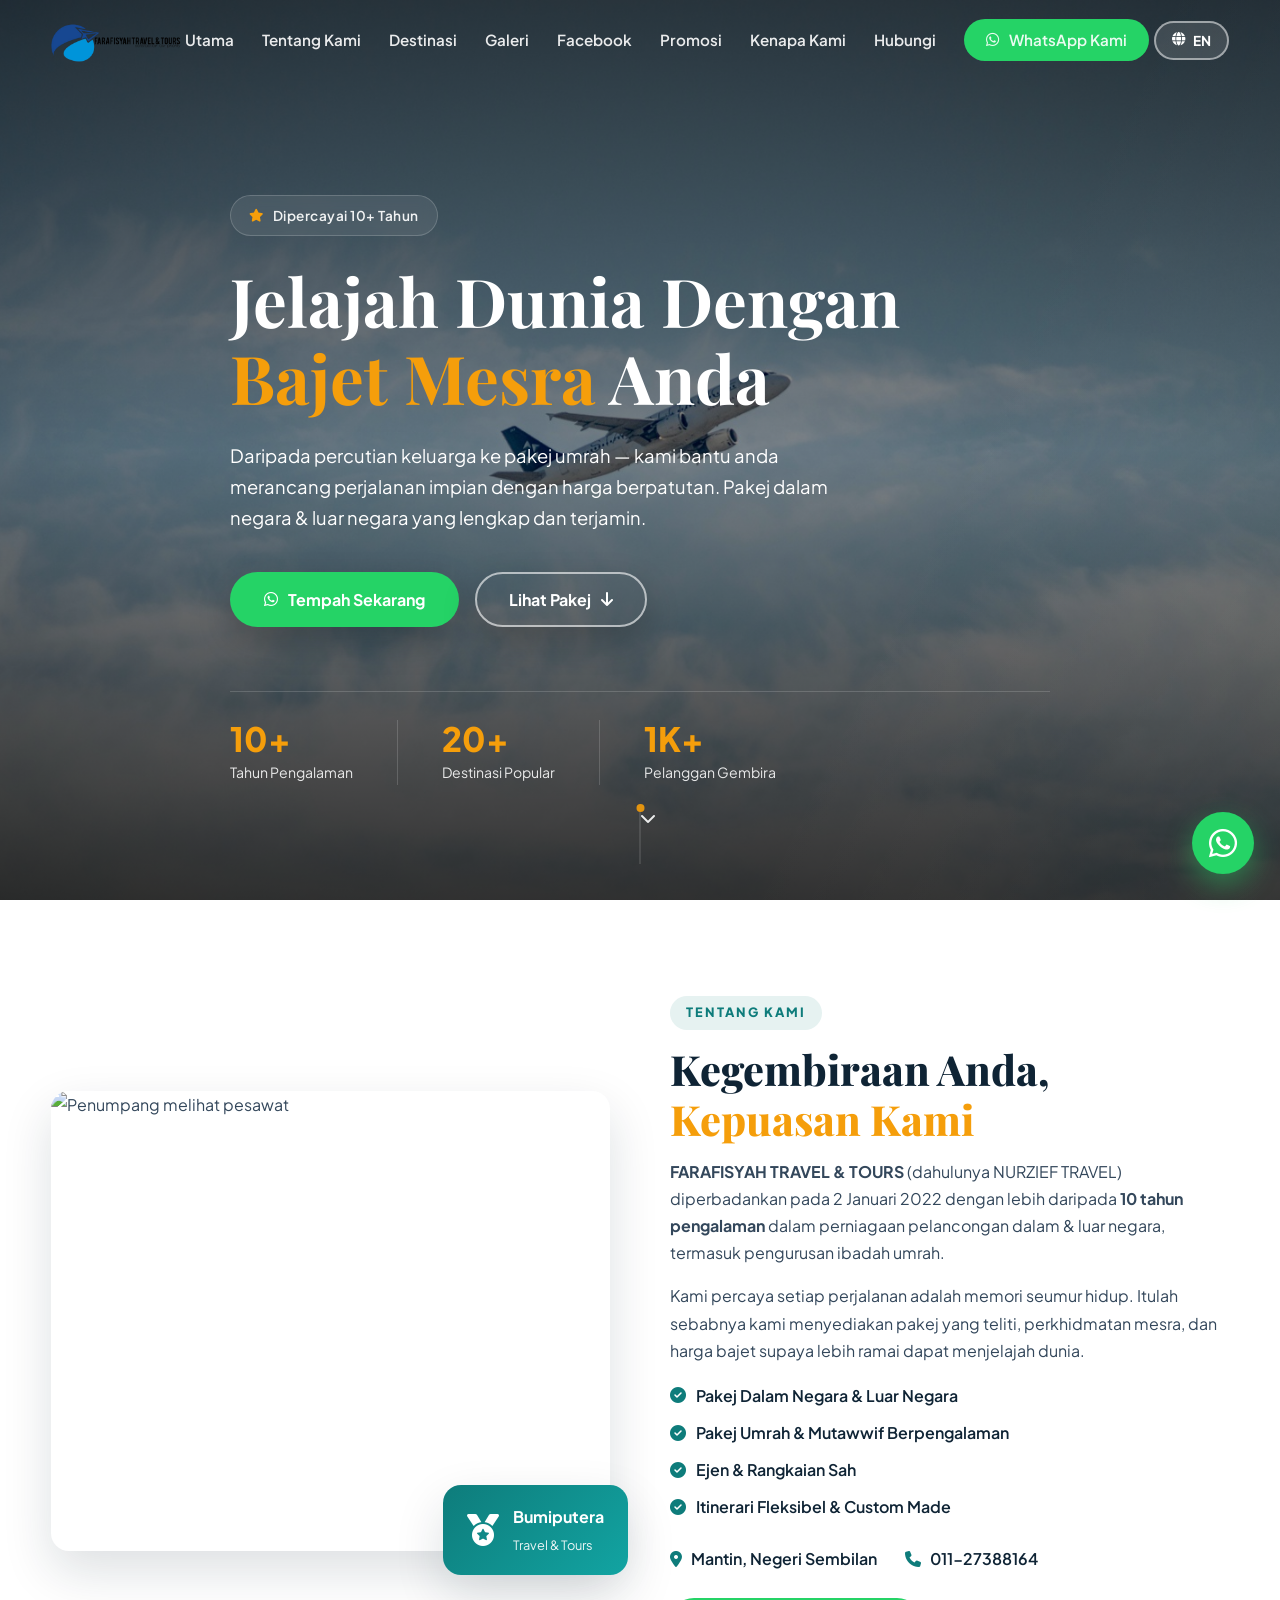
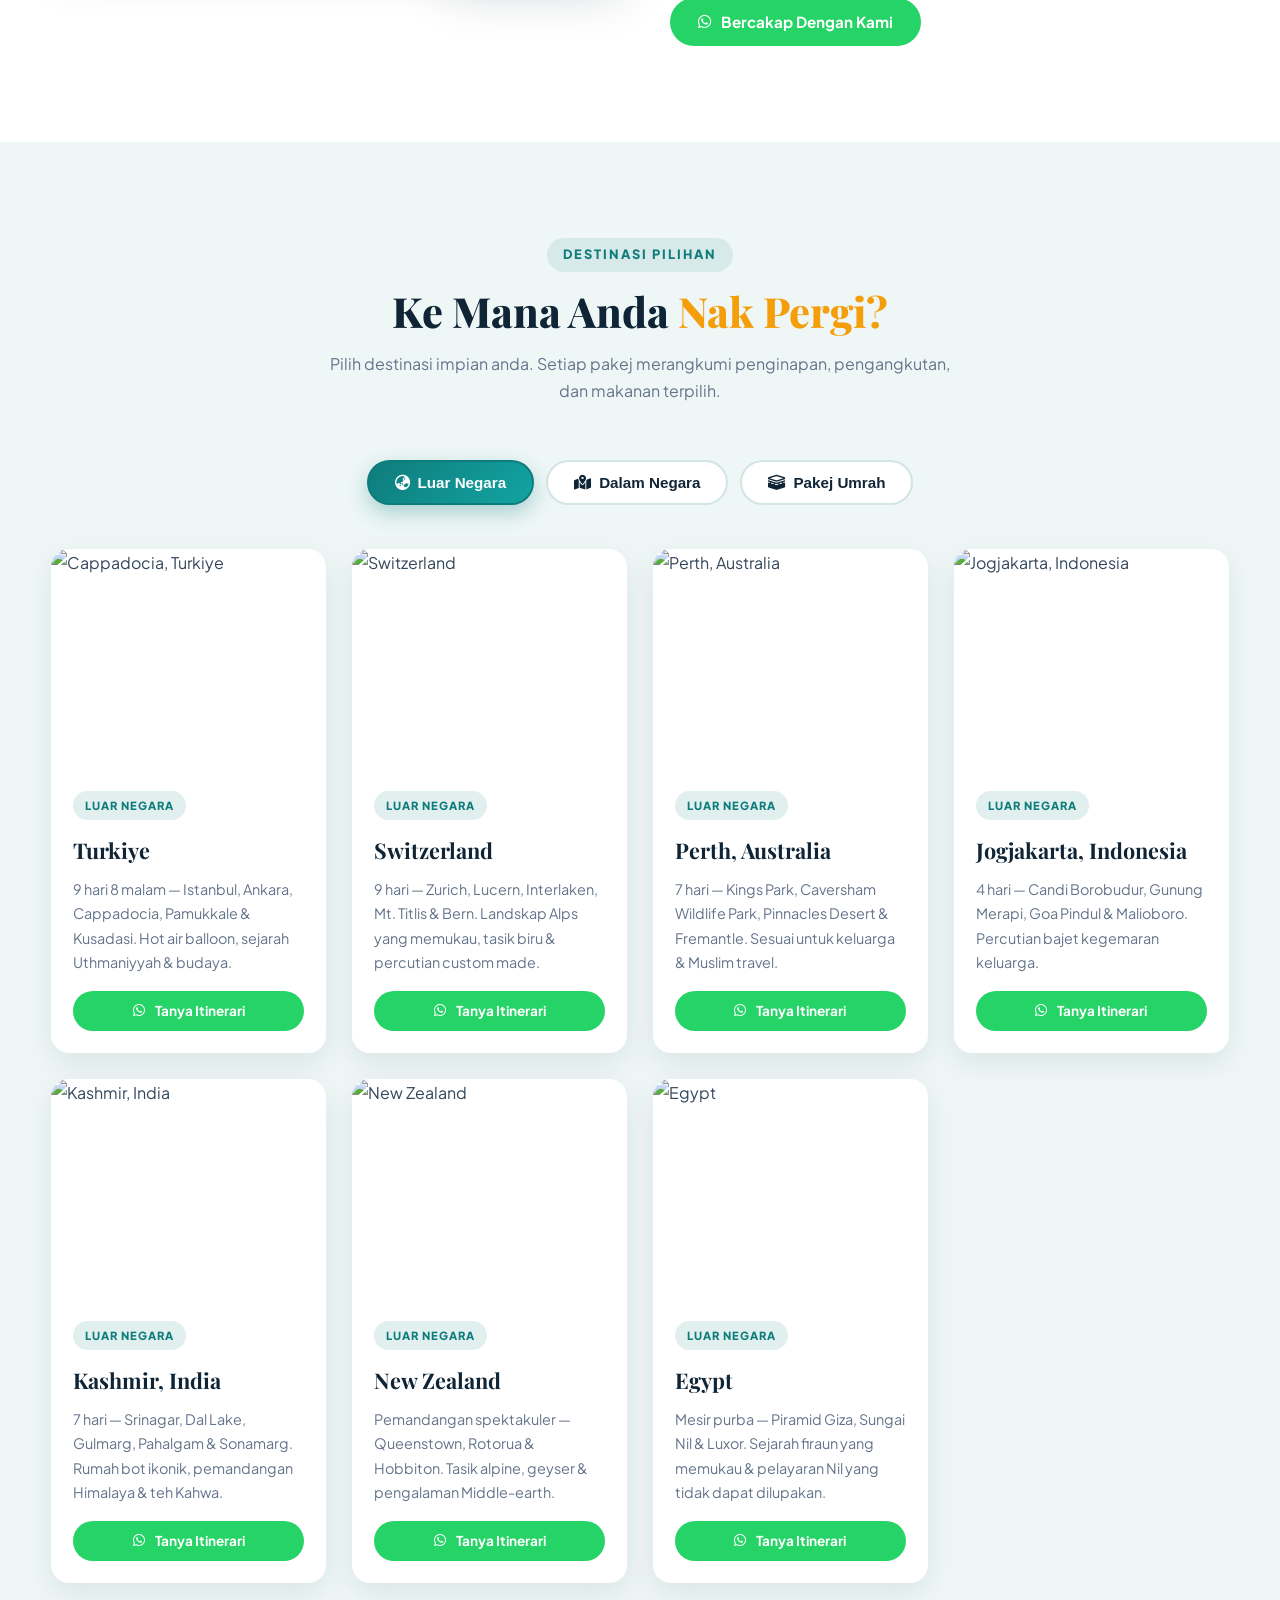
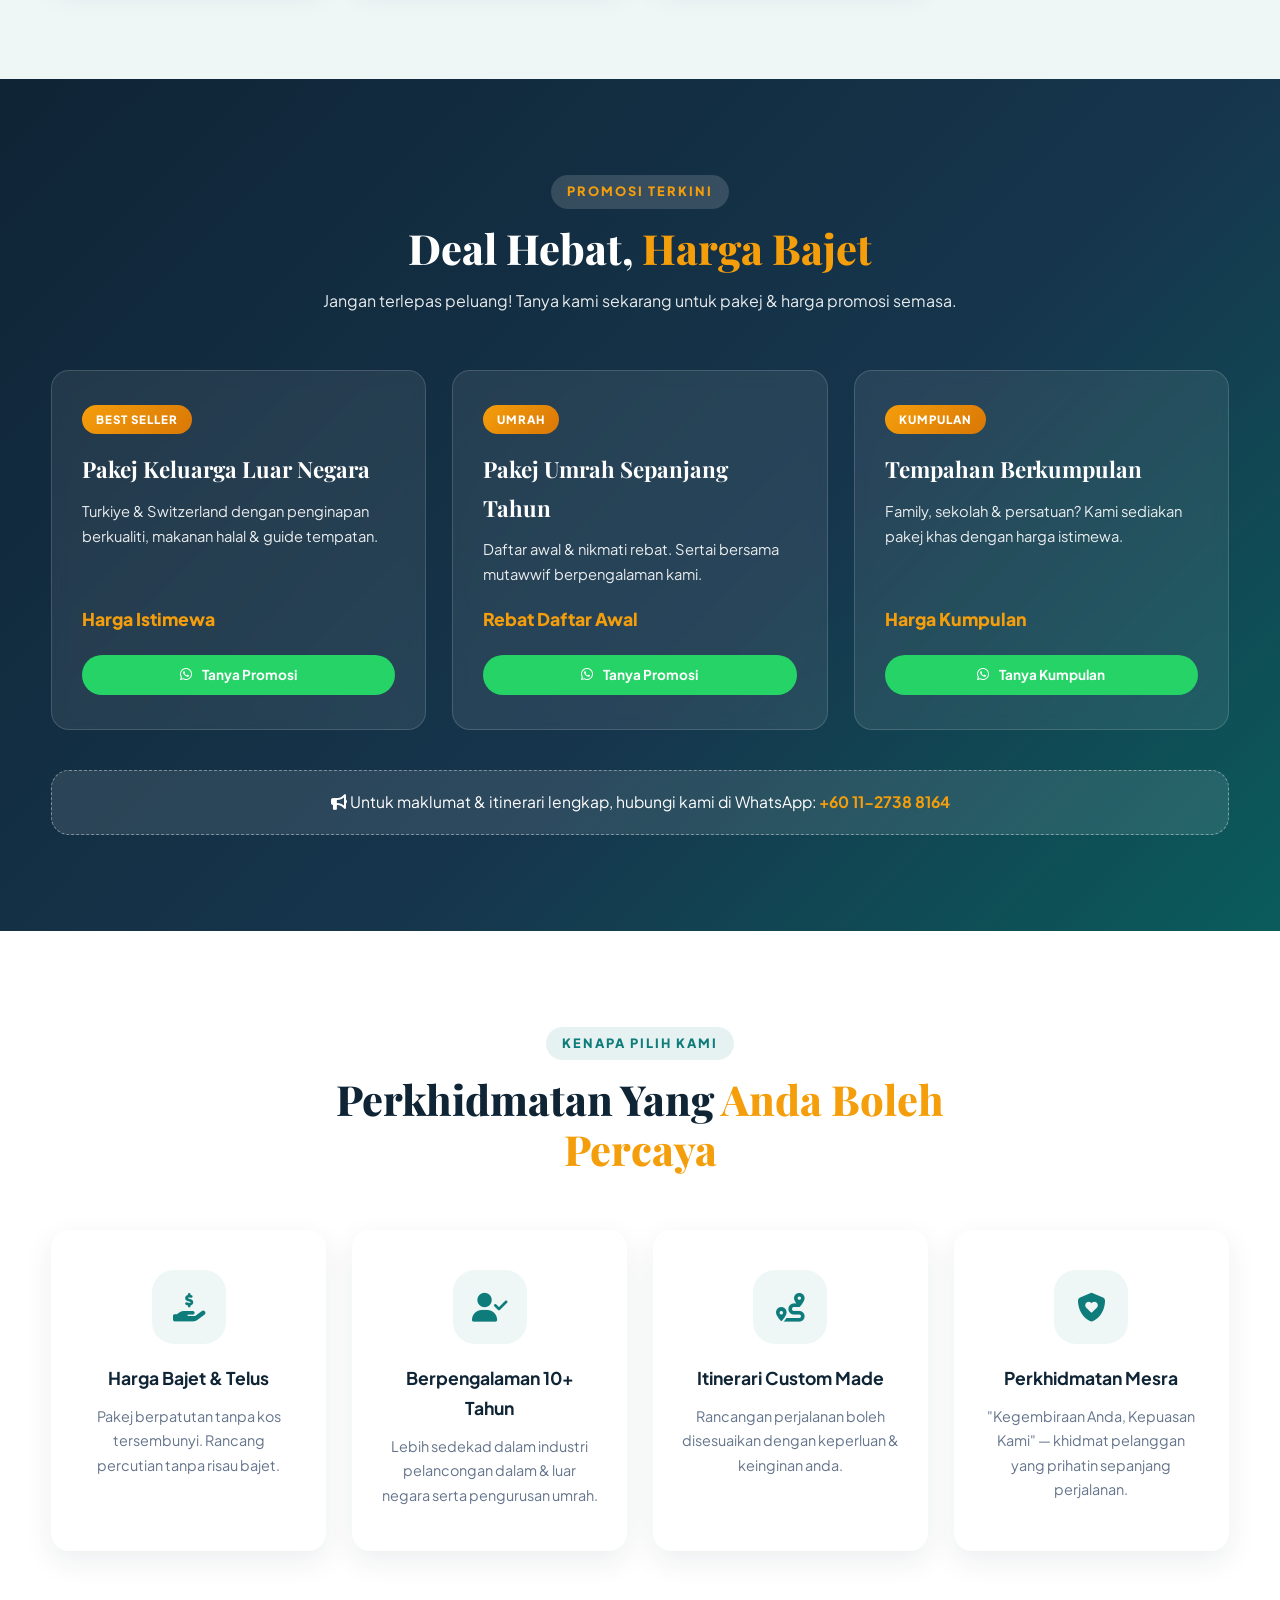
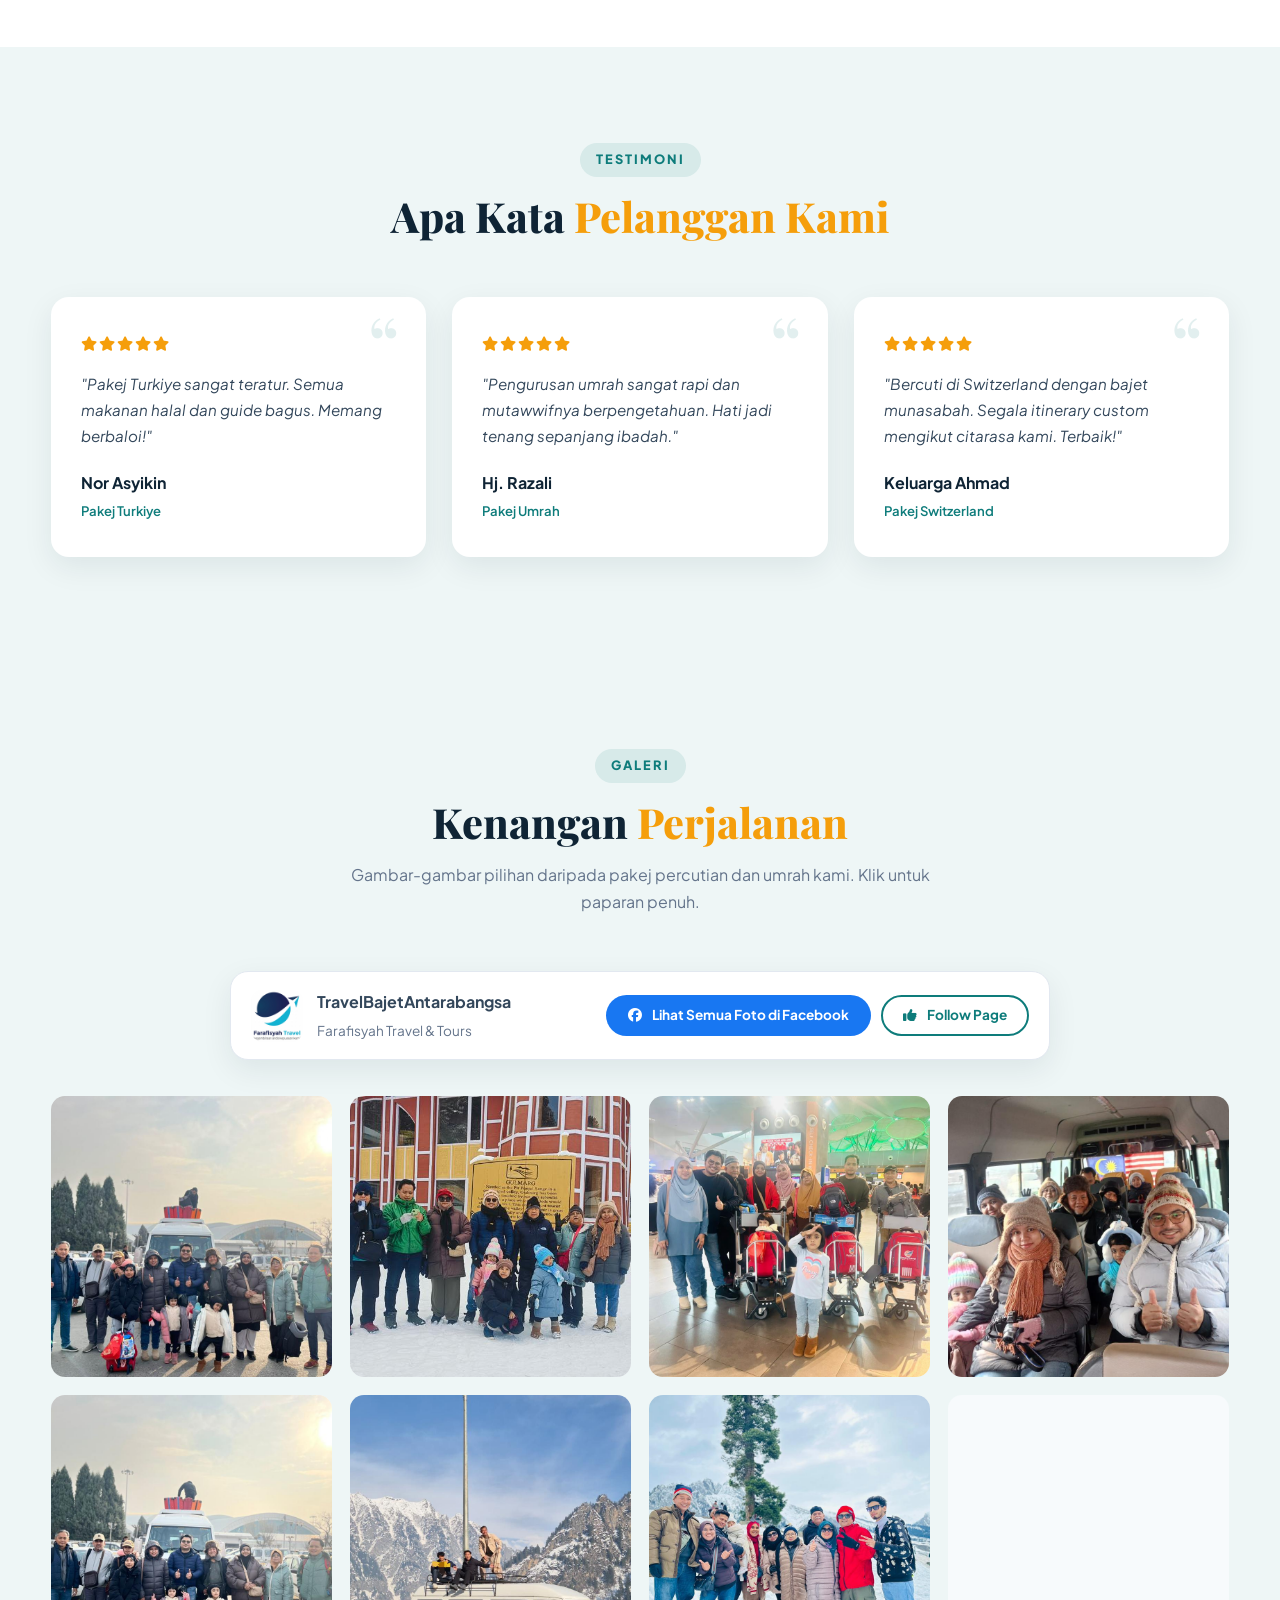
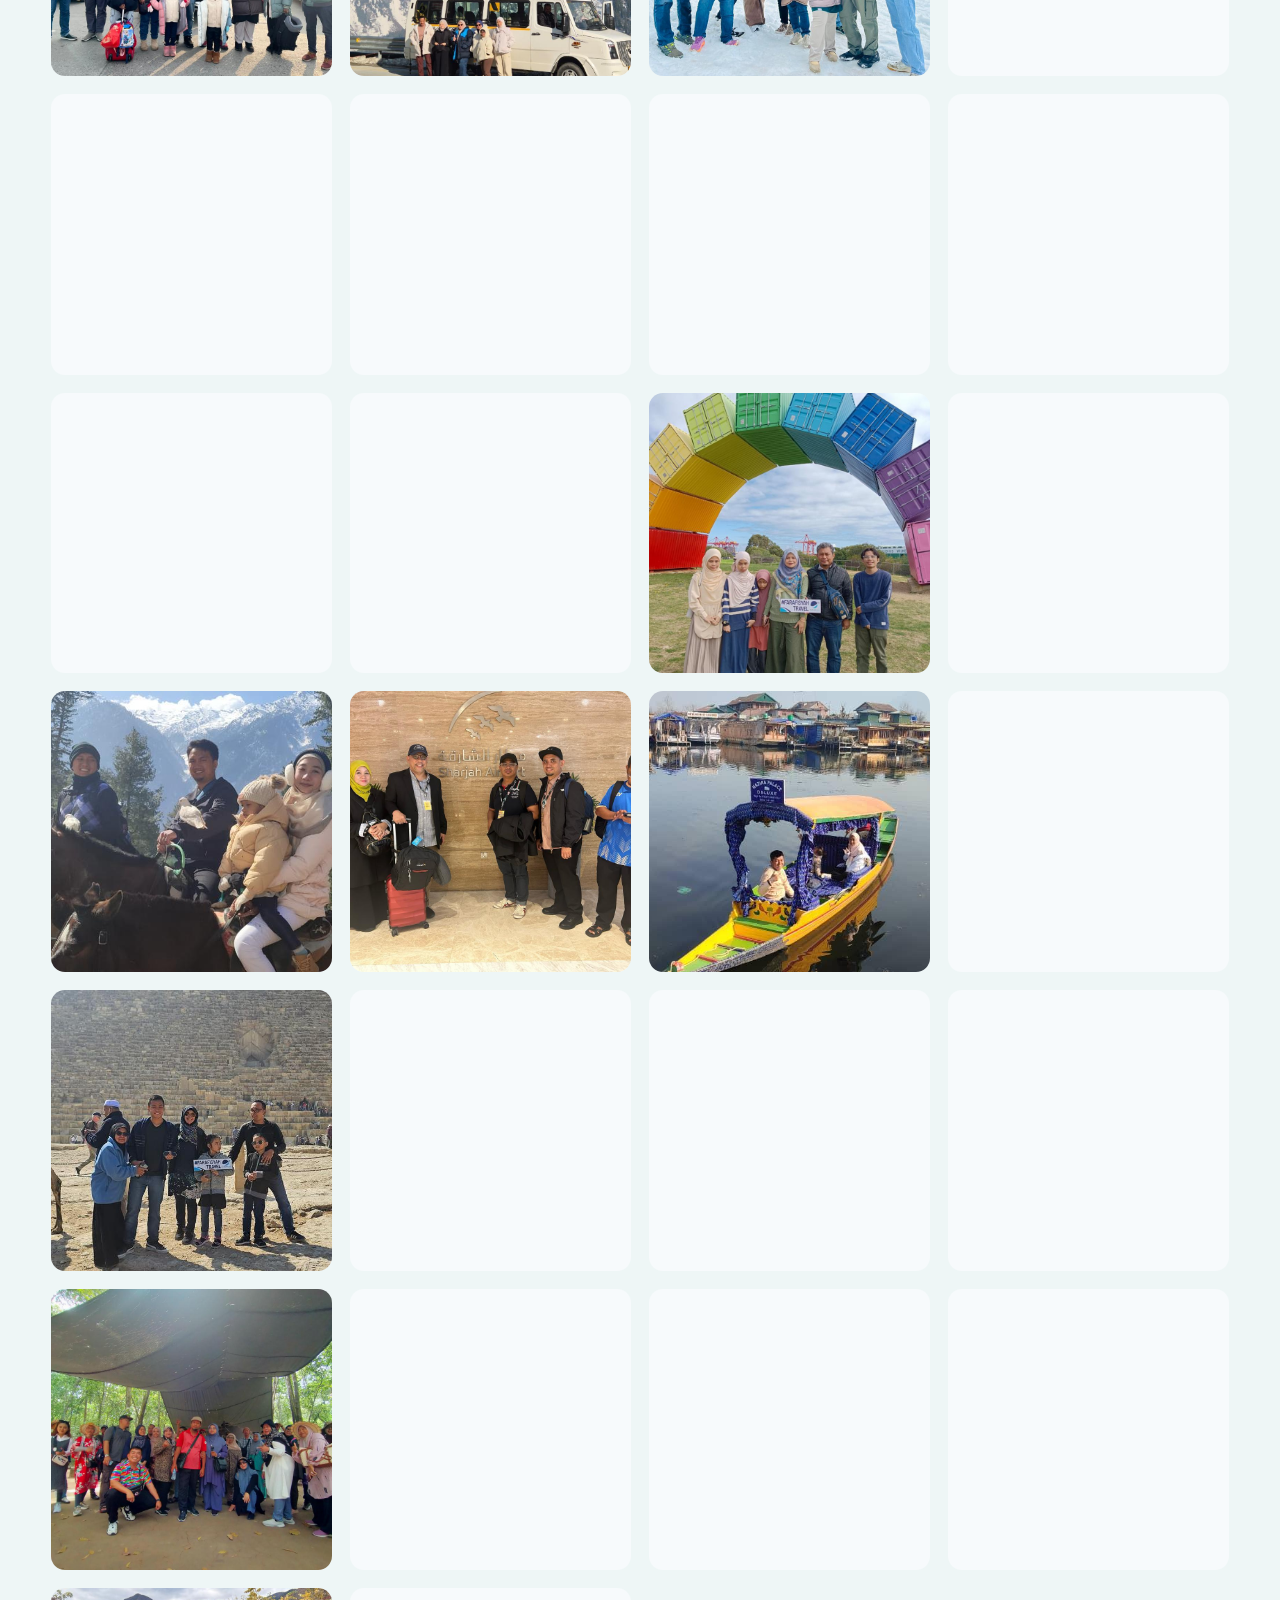
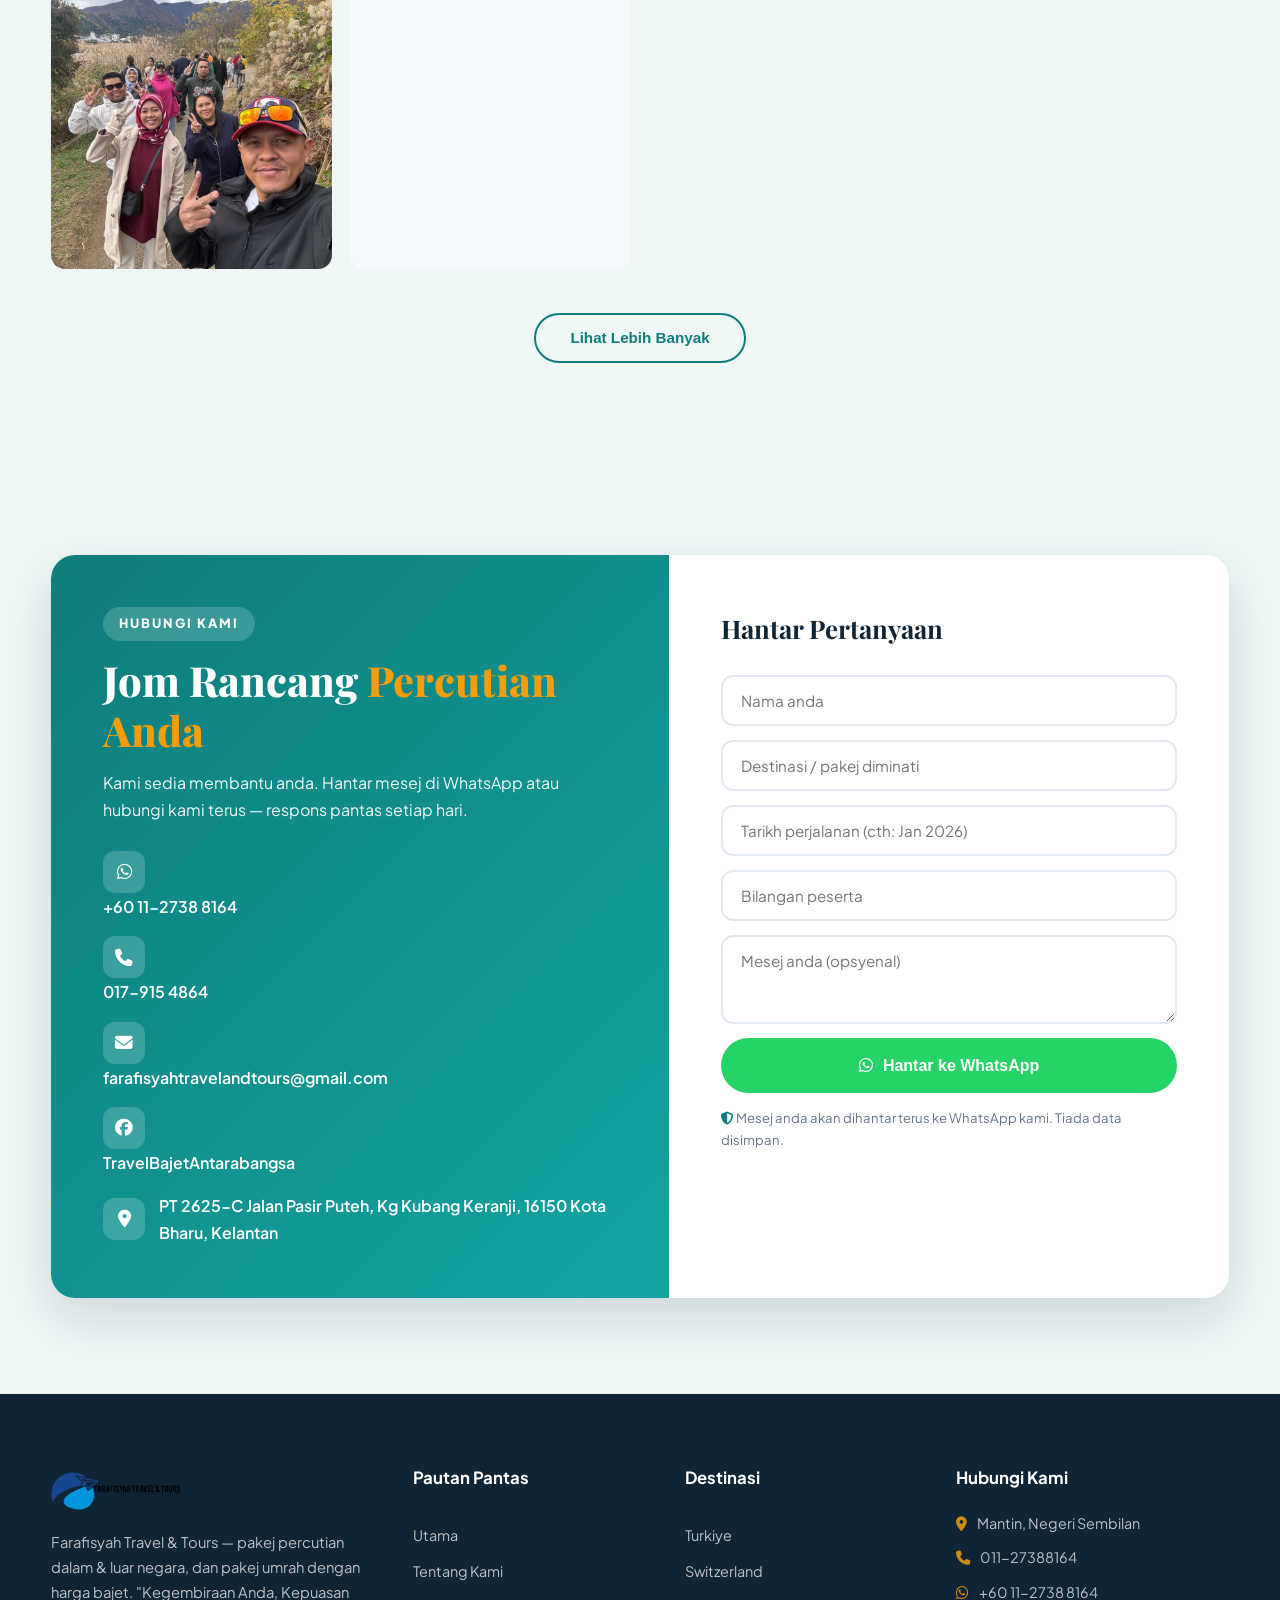
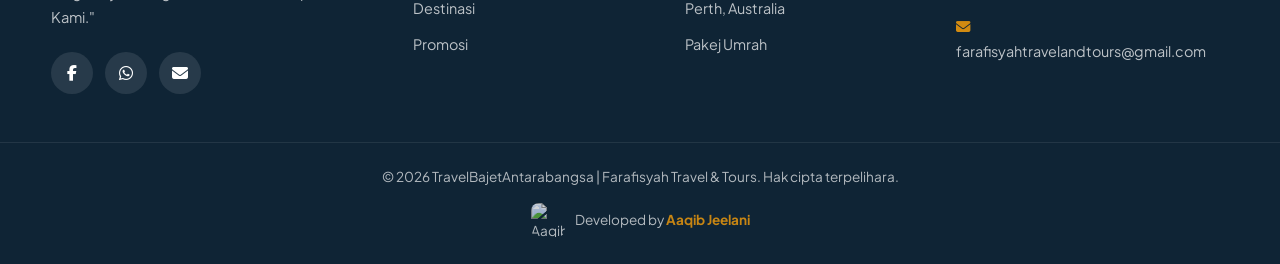
==== index.html @ 66139025 "address" ====
﻿<!DOCTYPE html>
<html lang="ms">
<head>
  <meta charset="UTF-8">
  <meta name="viewport" content="width=device-width, initial-scale=1.0">
  <title>TravelBajetAntarabangsa | Farafisyah Travel &amp; Tours</title>
  <meta name="description" content="TravelBajetAntarabangsa - Farafisyah Travel & Tours. Pakej percutian dalam & luar negara, pakej umrah dengan harga bajet. Hubungi kami melalui WhatsApp.">
  <meta name="keywords" content="TravelBajetAntarabangsa, Farafisyah Travel, pakej umrah, pakej percuma luar negara, agensi pelancongan, Kota Bharu, travel budget">
  <meta name="author" content="Aaqib Jeelani">
  <meta name="theme-color" content="#0e7c7b">
  <link rel="icon" type="image/png" href="assets/img/site.png">
  <link rel="apple-touch-icon" href="assets/img/site.png">
  <meta property="og:type" content="website">
  <meta property="og:title" content="TravelBajetAntarabangsa | Farafisyah Travel &amp; Tours">
  <meta property="og:description" content="Pakej percutian dalam & luar negara, pakej umrah dengan harga bajet. Kegembiraan Anda, Kepuasan Kami. Chat kami di WhatsApp!"/>
  <meta property="og:image" content="assets/img/site.png">
  <meta property="og:url" content="https://www.facebook.com/TravelBajetAntarabangsa">
  <link rel="preconnect" href="https://fonts.googleapis.com">
  <link rel="preconnect" href="https://fonts.gstatic.com" crossorigin>
  <link href="https://fonts.googleapis.com/css2?family=Plus+Jakarta+Sans:wght@400;500;600;700;800&family=Playfair+Display:wght@600;700;800&display=swap" rel="stylesheet">
  <link rel="stylesheet" href="https://cdnjs.cloudflare.com/ajax/libs/font-awesome/6.5.1/css/all.min.css">
  <link rel="stylesheet" href="css/style.css?v=9">
</head>
<body>

  <!-- ====== NAVBAR ====== -->
  <header class="navbar" id="navbar">
    <div class="container nav-inner">
      <a href="#home" class="brand">
        <img src="assets/img/logo.png" alt="TravelBajetAntarabangsa logo" class="brand-logo">
      </a>
      <nav class="nav-menu" id="navMenu">
        <a href="#home" data-i18n="nav_home">Utama</a>
        <a href="#tentang" data-i18n="nav_about">Tentang Kami</a>
        <a href="#destinasi" data-i18n="nav_dest">Destinasi</a>
        <a href="#galeri" data-i18n="nav_galeri">Galeri</a>
        <a href="#galeri" data-i18n="nav_fb">Facebook</a>
        <a href="#promosi" data-i18n="nav_promo">Promosi</a>
        <a href="#kenapa" data-i18n="nav_why">Kenapa Kami</a>
        <a href="#hubungi" data-i18n="nav_contact">Hubungi</a>
        <a href="https://wa.me/601127388164?text=Assalamualaikum%20%2C%20saya%20ingin%20bertanya%20mengenai%20pakej%20percutian" data-i18n-href="wa_nav" target="_blank" rel="noopener" class="btn btn-wa btn-sm">
          <i class="fa-brands fa-whatsapp"></i> <span data-i18n="nav_wa">WhatsApp Kami</span>
        </a>
      </nav>
      <button class="lang-toggle" id="langToggle" aria-label="Switch language"><i class="fa-solid fa-globe"></i><span id="langToggleLabel">EN</span></button>
      <button class="hamburger" id="hamburger" aria-label="Menu">
        <span></span><span></span><span></span>
      </button>
    </div>
  </header>

  <!-- ====== HERO ====== -->
  <section class="hero" id="home">
    <div class="hero-bg"></div>
    <div class="container hero-content">
      <span class="hero-badge"><i class="fa-solid fa-star"></i> <span data-i18n="hero_badge">Dipercayai 10+ Tahun</span></span>
      <h1 class="hero-title" data-i18n="hero_title">Jelajah Dunia Dengan <span class="highlight">Bajet Mesra</span> Anda</h1>
      <p class="hero-sub" data-i18n="hero_sub">Daripada percutian keluarga ke pakej umrah â€” kami bantu anda merancang perjalanan impian dengan harga berpatutan. Pakej dalam negara &amp; luar negara yang lengkap dan terjamin.</p>
      <div class="hero-cta">
        <a href="https://wa.me/601127388164?text=Assalamualaikum%2C%20saya%20ingin%20tanya%20tentang%20pakej%20percutian%20yang%20tersedia" data-i18n-href="wa_book" target="_blank" rel="noopener" class="btn btn-wa btn-lg">
          <i class="fa-brands fa-whatsapp"></i> <span data-i18n="hero_btn_book">Tempah Sekarang</span>
        </a>
        <a href="#destinasi" class="btn btn-outline btn-lg"><span data-i18n="hero_btn_view">Lihat Pakej</span> <i class="fa-solid fa-arrow-down"></i></a>
      </div>
      <div class="hero-stats">
        <div class="stat"><h3><span class="count" data-count="10">0</span>+</h3><p data-i18n="stat_years_label">Tahun Pengalaman</p></div>
        <div class="stat"><h3><span class="count" data-count="20">0</span>+</h3><p data-i18n="stat_dest_label">Destinasi Popular</p></div>
        <div class="stat"><h3><span class="count" data-count="1">0</span>K+</h3><p data-i18n="stat_clients_label">Pelanggan Gembira</p></div>
      </div>
    </div>
    <a href="#tentang" class="scroll-hint"><i class="fa-solid fa-chevron-down"></i></a>
  </section>

  <!-- ====== TENTANG KAMI ====== -->
  <section class="section" id="tentang">
    <div class="container">
      <div class="about-grid">
        <div class="about-img-wrap">
          <div class="about-img">
            <img src="https://images.unsplash.com/photo-1436491865332-7a61a109cc05?q=80&w=1200&auto=format&fit=crop" alt="Penumpang melihat pesawat">
          </div>
          <div class="about-badge">
            <i class="fa-solid fa-medal"></i>
            <div><strong>Bumiputera</strong><span>Travel &amp; Tours</span></div>
          </div>
        </div>
        <div class="about-content">
          <span class="section-tag" data-i18n="about_tag">Tentang Kami</span>
          <h2 class="section-title" data-i18n="about_title">Kegembiraan Anda, <span class="highlight">Kepuasan Kami</span></h2>
          <p data-i18n="about_p1"><strong>FARAFISYAH TRAVEL &amp; TOURS</strong> (dahulunya NURZIEF TRAVEL) diperbadankan pada 2 Januari 2022 dengan lebih daripada <strong>10 tahun pengalaman</strong> dalam perniagaan pelancongan dalam &amp; luar negara, termasuk pengurusan ibadah umrah.</p>
          <p data-i18n="about_p2">Kami percaya setiap perjalanan adalah memori seumur hidup. Itulah sebabnya kami menyediakan pakej yang teliti, perkhidmatan mesra, dan harga bajet supaya lebih ramai dapat menjelajah dunia.</p>
          <ul class="about-list">
            <li><i class="fa-solid fa-circle-check"></i> <span data-i18n="about_li1">Pakej Dalam Negara &amp; Luar Negara</span></li>
            <li><i class="fa-solid fa-circle-check"></i> <span data-i18n="about_li2">Pakej Umrah &amp; Mutawwif Berpengalaman</span></li>
            <li><i class="fa-solid fa-circle-check"></i> <span data-i18n="about_li3">Ejen &amp; Rangkaian Sah</span></li>
            <li><i class="fa-solid fa-circle-check"></i> <span data-i18n="about_li4">Itinerari Fleksibel &amp; Custom Made</span></li>
          </ul>
          <div class="about-info">
            <div><i class="fa-solid fa-location-dot"></i> <span data-i18n="about_loc">Mantin, Negeri Sembilan</span></div>
            <div><i class="fa-solid fa-phone"></i> <span data-i18n="about_phone">011-27388164</span></div>
          </div>
          <a href="https://wa.me/601127388164?text=Assalamualaikum%2C%20saya%20ingin%20tahu%20lebih%20lanjut%20tentang%20Farafisyah%20Travel%20%26%20Tours" data-i18n-href="wa_about" target="_blank" rel="noopener" class="btn btn-wa">
            <i class="fa-brands fa-whatsapp"></i> <span data-i18n="about_btn">Bercakap Dengan Kami</span>
          </a>
        </div>
      </div>
    </div>
  </section>

  <!-- ====== DESTINASI ====== -->
  <section class="section section-alt" id="destinasi">
    <div class="container">
      <div class="section-head center">
        <span class="section-tag" data-i18n="dest_tag">Destinasi Pilihan</span>
        <h2 class="section-title" data-i18n="dest_title">Ke Mana Anda <span class="highlight">Nak Pergi?</span></h2>
        <p data-i18n="dest_desc">Pilih destinasi impian anda. Setiap pakej merangkumi penginapan, pengangkutan, dan makanan terpilih.</p>
      </div>

      <div class="tabs">
        <button class="tab-btn active" data-tab="luar"><i class="fa-solid fa-earth-asia"></i> <span data-i18n="tab_luar">Luar Negara</span></button>
        <button class="tab-btn" data-tab="dalam"><i class="fa-solid fa-map-location-dot"></i> <span data-i18n="tab_dalam">Dalam Negara</span></button>
        <button class="tab-btn" data-tab="umrah"><i class="fa-solid fa-kaaba"></i> <span data-i18n="tab_umrah">Pakej Umrah</span></button>
      </div>

      <!-- Luar Negara -->
      <div class="tab-content active" id="tab-luar">
        <div class="dest-grid">
          <article class="dest-card">
            <div class="dest-img"><img src="https://images.unsplash.com/photo-1503614472-8c93d56e92ce?q=80&w=1200&auto=format&fit=crop" alt="Cappadocia, Turkiye"></div>
            <div class="dest-body">
              <span class="dest-flag" data-i18n="d_flag_luar">Luar Negara</span>
              <h3 data-i18n="card_turkey_title">Turkiye</h3>
              <p data-i18n="card_turkey_desc">9 hari 8 malam â€” Istanbul, Ankara, Cappadocia, Pamukkale &amp; Kusadasi. Hot air balloon, sejarah Uthmaniyyah &amp; budaya.</p>
              <a href="https://wa.me/601127388164?text=Assalamualaikum%2C%20saya%20berminat%20dengan%20PAKEJ%20TURKIYE.%20Boleh%20kongsi%20itinerari%20dan%20harga%3F" data-i18n-href="wa_turkey" target="_blank" rel="noopener" class="btn btn-wa btn-sm btn-block"><i class="fa-brands fa-whatsapp"></i> <span data-i18n="btn_itinerary">Tanya Itinerari</span></a>
            </div>
          </article>
          <article class="dest-card">
            <div class="dest-img"><img src="https://images.unsplash.com/photo-1531366936337-7c912a4589a7?q=80&w=1200&auto=format&fit=crop" alt="Switzerland"></div>
            <div class="dest-body">
              <span class="dest-flag" data-i18n="d_flag_luar">Luar Negara</span>
              <h3 data-i18n="card_swiss_title">Switzerland</h3>
              <p data-i18n="card_swiss_desc">9 hari â€” Zurich, Lucern, Interlaken, Mt. Titlis &amp; Bern. Landskap Alps yang memukau, tasik biru &amp; percutian custom made.</p>
              <a href="https://wa.me/601127388164?text=Assalamualaikum%2C%20saya%20berminat%20dengan%20PAKEJ%20SWITZERLAND.%20Boleh%20kongsi%20itinerari%20dan%20harga%3F" data-i18n-href="wa_swiss" target="_blank" rel="noopener" class="btn btn-wa btn-sm btn-block"><i class="fa-brands fa-whatsapp"></i> <span data-i18n="btn_itinerary">Tanya Itinerari</span></a>
            </div>
          </article>
          <article class="dest-card">
            <div class="dest-img"><img src="https://images.unsplash.com/photo-1529108190281-9a4f620bc2d8?q=80&w=1200&auto=format&fit=crop" alt="Perth, Australia"></div>
            <div class="dest-body">
              <span class="dest-flag" data-i18n="d_flag_luar">Luar Negara</span>
              <h3 data-i18n="card_perth_title">Perth, Australia</h3>
              <p data-i18n="card_perth_desc">7 hari â€” Kings Park, Caversham Wildlife Park, Pinnacles Desert &amp; Fremantle. Sesuai untuk keluarga &amp; Muslim travel.</p>
              <a href="https://wa.me/601127388164?text=Assalamualaikum%2C%20saya%20berminat%20dengan%20PAKEJ%20PERTH%20AUSTRALIA.%20Boleh%20kongsi%20itinerari%20dan%20harga%3F" data-i18n-href="wa_perth" target="_blank" rel="noopener" class="btn btn-wa btn-sm btn-block"><i class="fa-brands fa-whatsapp"></i> <span data-i18n="btn_itinerary">Tanya Itinerari</span></a>
            </div>
          </article>
          <article class="dest-card">
            <div class="dest-img"><img src="https://images.unsplash.com/photo-1516549655169-df83a0774514?q=80&w=1200&auto=format&fit=crop" alt="Jogjakarta, Indonesia"></div>
            <div class="dest-body">
              <span class="dest-flag" data-i18n="d_flag_luar">Luar Negara</span>
              <h3 data-i18n="card_jogja_title">Jogjakarta, Indonesia</h3>
              <p data-i18n="card_jogja_desc">4 hari â€” Candi Borobudur, Gunung Merapi, Goa Pindul &amp; Malioboro. Percutian bajet kegemaran keluarga.</p>
              <a href="https://wa.me/601127388164?text=Assalamualaikum%2C%20saya%20berminat%20dengan%20PAKEJ%20JOGJAKARTA.%20Boleh%20kongsi%20itinerari%20dan%20harga%3F" data-i18n-href="wa_jogja" target="_blank" rel="noopener" class="btn btn-wa btn-sm btn-block"><i class="fa-brands fa-whatsapp"></i> <span data-i18n="btn_itinerary">Tanya Itinerari</span></a>
            </div>
          </article>
          <article class="dest-card">
            <div class="dest-img"><img src="https://images.unsplash.com/photo-1614591276564-7b3e69347a48?q=80&w=1200&auto=format&fit=crop" alt="Kashmir, India"></div>
            <div class="dest-body">
              <span class="dest-flag" data-i18n="d_flag_luar">Luar Negara</span>
              <h3 data-i18n="card_kashmir_title">Kashmir, India</h3>
              <p data-i18n="card_kashmir_desc">7 hari â€” Srinagar, Dal Lake, Gulmarg, Pahalgam &amp; Sonamarg. Rumah bot ikonik, pemandangan Himalaya &amp; teh Kahwa.</p>
              <a href="https://wa.me/601127388164?text=Assalamualaikum%2C%20saya%20berminat%20dengan%20PAKEJ%20KASHMIR%20INDIA.%20Boleh%20kongsi%20itinerari%20dan%20harga%3F" data-i18n-href="wa_kashmir" target="_blank" rel="noopener" class="btn btn-wa btn-sm btn-block"><i class="fa-brands fa-whatsapp"></i> <span data-i18n="btn_itinerary">Tanya Itinerari</span></a>
            </div>
          </article>
          <article class="dest-card">
            <div class="dest-img"><img src="https://images.unsplash.com/photo-1507699622108-4be3abd695ad?q=80&w=1200&auto=format&fit=crop" alt="New Zealand"></div>
            <div class="dest-body">
              <span class="dest-flag" data-i18n="d_flag_luar">Luar Negara</span>
              <h3 data-i18n="card_nz_title">New Zealand</h3>
              <p data-i18n="card_nz_desc">Pemandangan spektakuler — Queenstown, Rotorua &amp; Hobbiton. Tasik alpine, geyser &amp; pengalaman Middle-earth.</p>
              <a href="https://wa.me/601127388164?text=Assalamualaikum%2C%20saya%20berminat%20dengan%20PAKEJ%20NEW%20ZEALAND.%20Boleh%20kongsi%20itinerari%20dan%20harga%3F" data-i18n-href="wa_nz" target="_blank" rel="noopener" class="btn btn-wa btn-sm btn-block"><i class="fa-brands fa-whatsapp"></i> <span data-i18n="btn_itinerary">Tanya Itinerari</span></a>
            </div>
          </article>
          <article class="dest-card">
            <div class="dest-img"><img src="https://images.unsplash.com/photo-1503177119275-0aa32b3a9368?q=80&w=1200&auto=format&fit=crop" alt="Egypt"></div>
            <div class="dest-body">
              <span class="dest-flag" data-i18n="d_flag_luar">Luar Negara</span>
              <h3 data-i18n="card_egypt_title">Egypt</h3>
              <p data-i18n="card_egypt_desc">Mesir purba — Piramid Giza, Sungai Nil &amp; Luxor. Sejarah firaun yang memukau &amp; pelayaran Nil yang tidak dapat dilupakan.</p>
              <a href="https://wa.me/601127388164?text=Assalamualaikum%2C%20saya%20berminat%20dengan%20PAKEJ%20EGYPT.%20Boleh%20kongsi%20itinerari%20dan%20harga%3F" data-i18n-href="wa_egypt" target="_blank" rel="noopener" class="btn btn-wa btn-sm btn-block"><i class="fa-brands fa-whatsapp"></i> <span data-i18n="btn_itinerary">Tanya Itinerari</span></a>
            </div>
          </article>
        </div>
      </div>

      <!-- Dalam Negara -->
      <div class="tab-content" id="tab-dalam">
        <div class="dest-grid">
          <article class="dest-card">
            <div class="dest-img"><img src="https://images.unsplash.com/photo-1518509562904-e7ef99cdcc86?q=80&w=1200&auto=format&fit=crop" alt="Langkawi"></div>
            <div class="dest-body">
              <span class="dest-flag" data-i18n="d_flag_dalam">Dalam Negara</span>
              <h3 data-i18n="card_langkawi_title">Langkawi</h3>
              <p data-i18n="card_langkawi_desc">Pulau permata Kedah â€” cable car, Pulau Dayang Bunting &amp; pantai pasir putih. Pakej keluarga &amp; bulan madu.</p>
              <a href="https://wa.me/601127388164?text=Assalamualaikum%2C%20saya%20berminat%20dengan%20PAKEJ%20LANGKAWI.%20Boleh%20kongsi%20butiran%3F" data-i18n-href="wa_langkawi" target="_blank" rel="noopener" class="btn btn-wa btn-sm btn-block"><i class="fa-brands fa-whatsapp"></i> <span data-i18n="btn_package">Tanya Pakej</span></a>
            </div>
          </article>
          <article class="dest-card">
            <div class="dest-img"><img src="https://images.unsplash.com/photo-1469474968028-56623f02e42e?q=80&w=1200&auto=format&fit=crop" alt="Cameron Highlands"></div>
            <div class="dest-body">
              <span class="dest-flag" data-i18n="d_flag_dalam">Dalam Negara</span>
              <h3 data-i18n="card_cameron_title">Cameron Highlands</h3>
              <p data-i18n="card_cameron_desc">Sejuknya Pahang! Ladang teh, strawberi segar &amp; kebun bunga. Sesuai untuk percutian santai.</p>
              <a href="https://wa.me/601127388164?text=Assalamualaikum%2C%20saya%20berminat%20dengan%20PAKEJ%20CAMERON%20HIGHLANDS.%20Boleh%20kongsi%20butiran%3F" data-i18n-href="wa_cameron" target="_blank" rel="noopener" class="btn btn-wa btn-sm btn-block"><i class="fa-brands fa-whatsapp"></i> <span data-i18n="btn_package">Tanya Pakej</span></a>
            </div>
          </article>
          <article class="dest-card">
            <div class="dest-img"><img src="https://images.unsplash.com/photo-1544644181-1484b3fdfc62?q=80&w=1200&auto=format&fit=crop" alt="Pulau Perhentian"></div>
            <div class="dest-body">
              <span class="dest-flag" data-i18n="d_flag_dalam">Dalam Negara</span>
              <h3 data-i18n="card_perhentian_title">Pulau Perhentian</h3>
              <p data-i18n="card_perhentian_desc">Syurga snorkeling di Terengganu. Air jernih, batu karang &amp; hidupan marin yang menakjubkan.</p>
              <a href="https://wa.me/601127388164?text=Assalamualaikum%2C%20saya%20berminat%20dengan%20PAKEJ%20PULAU%20PERHENTIAN.%20Boleh%20kongsi%20butiran%3F" data-i18n-href="wa_perhentian" target="_blank" rel="noopener" class="btn btn-wa btn-sm btn-block"><i class="fa-brands fa-whatsapp"></i> <span data-i18n="btn_package">Tanya Pakej</span></a>
            </div>
          </article>
          <article class="dest-card">
            <div class="dest-img"><img src="https://images.unsplash.com/photo-1596422846543-75c6fc197f07?q=80&w=1200&auto=format&fit=crop" alt="Kota Bharu, Kelantan"></div>
            <div class="dest-body">
              <span class="dest-flag" data-i18n="d_flag_dalam">Dalam Negara</span>
              <h3 data-i18n="card_kelantan_title">Kelantan &amp; Sekitarnya</h3>
              <p data-i18n="card_kelantan_desc">Destinasi warisan budaya â€” Pantai Cahaya Bulan, pasar &amp; kraftangan. Lawatan harian khas untuk anda.</p>
              <a href="https://wa.me/601127388164?text=Assalamualaikum%2C%20saya%20berminat%20dengan%20PAKEJ%20KELANTAN.%20Boleh%20kongsi%20butiran%3F" data-i18n-href="wa_kelantan" target="_blank" rel="noopener" class="btn btn-wa btn-sm btn-block"><i class="fa-brands fa-whatsapp"></i> <span data-i18n="btn_package">Tanya Pakej</span></a>
            </div>
          </article>
        </div>
      </div>

      <!-- Umrah -->
      <div class="tab-content" id="tab-umrah">
        <div class="umrah-wrap">
          <div class="umrah-img">
            <img src="https://images.unsplash.com/photo-1564769625905-50e93615e769?q=80&w=1200&auto=format&fit=crop" alt="Masjid Nabawi">
          </div>
          <div class="umrah-body">
            <span class="dest-flag" data-i18n="d_flag_umrah">Ibadah</span>
            <h3 data-i18n="umrah_title">Pakej Umrah <span class="highlight">Farafisyah</span></h3>
            <p data-i18n="umrah_desc">Laksanakan ibadah umrah dengan selesa dan tenang. Ditadbir bersama <strong>mutawwif berpengalaman</strong> dan rangkaian sah, dengan pengurusan visa, penginapan berdekatan Masjidil Haram &amp; Masjid Nabawi, dan bimbingan lengkap dari awal hingga akhir.</p>
            <ul class="about-list">
              <li><i class="fa-solid fa-circle-check"></i> <span data-i18n="umrah_li1">Mutawwif berpengalaman &amp; diiktiraf</span></li>
              <li><i class="fa-solid fa-circle-check"></i> <span data-i18n="umrah_li2">Penginapan strategik &amp; selesa</span></li>
              <li><i class="fa-solid fa-circle-check"></i> <span data-i18n="umrah_li3">Urusan visa &amp; dokumen dipermudah</span></li>
              <li><i class="fa-solid fa-circle-check"></i> <span data-i18n="umrah_li4">Bimbingan ibadah &amp; kelas persediaan</span></li>
            </ul>
            <a href="https://wa.me/601127388164?text=Assalamualaikum%2C%20saya%20berminat%20dengan%20PAKEJ%20UMRAH%20FARAFISYAH.%20Boleh%20kongsi%20butiran%20tarikh%20dan%20harga%3F" data-i18n-href="wa_umrah" target="_blank" rel="noopener" class="btn btn-wa btn-lg"><i class="fa-brands fa-whatsapp"></i> <span data-i18n="umrah_btn">Daftar Minat Umrah</span></a>
          </div>
        </div>
      </div>
    </div>
  </section>

  <!-- ====== PROMOSI ====== -->
  <section class="section promo" id="promosi">
    <div class="container">
      <div class="section-head center light">
        <span class="section-tag" data-i18n="promo_tag">Promosi Terkini</span>
        <h2 class="section-title" data-i18n="promo_title">Deal Hebat, <span class="highlight">Harga Bajet</span></h2>
        <p data-i18n="promo_desc">Jangan terlepas peluang! Tanya kami sekarang untuk pakej &amp; harga promosi semasa.</p>
      </div>
      <div class="promo-grid">
        <div class="promo-card">
          <span class="promo-tag" data-i18n="promo1_tag">Best Seller</span>
          <h3 data-i18n="promo1_title">Pakej Keluarga Luar Negara</h3>
          <p data-i18n="promo1_desc">Turkiye &amp; Switzerland dengan penginapan berkualiti, makanan halal &amp; guide tempatan.</p>
          <div class="promo-price" data-i18n="promo1_price">Harga Istimewa</div>
          <a href="https://wa.me/601127388164?text=Assalamualaikum%2C%20saya%20nak%20tanya%20PROMOSI%20pakej%20keluarga%20luar%20negara" data-i18n-href="wa_promo1" target="_blank" rel="noopener" class="btn btn-wa btn-sm btn-block"><i class="fa-brands fa-whatsapp"></i> <span data-i18n="promo_ask">Tanya Promosi</span></a>
        </div>
        <div class="promo-card">
          <span class="promo-tag" data-i18n="promo2_tag">Umrah</span>
          <h3 data-i18n="promo2_title">Pakej Umrah Sepanjang Tahun</h3>
          <p data-i18n="promo2_desc">Daftar awal &amp; nikmati rebat. Sertai bersama mutawwif berpengalaman kami.</p>
          <div class="promo-price" data-i18n="promo2_price">Rebat Daftar Awal</div>
          <a href="https://wa.me/601127388164?text=Assalamualaikum%2C%20saya%20nak%20tanya%20PROMOSI%20pakej%20umrah" data-i18n-href="wa_promo2" target="_blank" rel="noopener" class="btn btn-wa btn-sm btn-block"><i class="fa-brands fa-whatsapp"></i> <span data-i18n="promo_ask">Tanya Promosi</span></a>
        </div>
        <div class="promo-card">
          <span class="promo-tag" data-i18n="promo3_tag">Kumpulan</span>
          <h3 data-i18n="promo3_title">Tempahan Berkumpulan</h3>
          <p data-i18n="promo3_desc">Family, sekolah &amp; persatuan? Kami sediakan pakej khas dengan harga istimewa.</p>
          <div class="promo-price" data-i18n="promo3_price">Harga Kumpulan</div>
          <a href="https://wa.me/601127388164?text=Assalamualaikum%2C%20saya%20nak%20tempah%20untuk%20KUMPULAN.%20Boleh%20bantu%3F" data-i18n-href="wa_promo3" target="_blank" rel="noopener" class="btn btn-wa btn-sm btn-block"><i class="fa-brands fa-whatsapp"></i> <span data-i18n="promo_grp">Tanya Kumpulan</span></a>
        </div>
      </div>
      <div class="promo-note">
        <i class="fa-solid fa-bullhorn"></i> <span data-i18n="promo_note">Untuk maklumat &amp; itinerari lengkap, hubungi kami di WhatsApp: <strong>+60 11-2738 8164</strong></span>
      </div>
    </div>
  </section>

  <!-- ====== KENAPA KAMI ====== -->
  <section class="section" id="kenapa">
    <div class="container">
      <div class="section-head center">
        <span class="section-tag" data-i18n="why_tag">Kenapa Pilih Kami</span>
        <h2 class="section-title" data-i18n="why_title">Perkhidmatan Yang <span class="highlight">Anda Boleh Percaya</span></h2>
      </div>
      <div class="feature-grid">
        <div class="feature">
          <div class="feature-icon"><i class="fa-solid fa-hand-holding-dollar"></i></div>
          <h3 data-i18n="feat1_title">Harga Bajet &amp; Telus</h3>
          <p data-i18n="feat1_desc">Pakej berpatutan tanpa kos tersembunyi. Rancang percutian tanpa risau bajet.</p>
        </div>
        <div class="feature">
          <div class="feature-icon"><i class="fa-solid fa-user-check"></i></div>
          <h3 data-i18n="feat2_title">Berpengalaman 10+ Tahun</h3>
          <p data-i18n="feat2_desc">Lebih sedekad dalam industri pelancongan dalam &amp; luar negara serta pengurusan umrah.</p>
        </div>
        <div class="feature">
          <div class="feature-icon"><i class="fa-solid fa-route"></i></div>
          <h3 data-i18n="feat3_title">Itinerari Custom Made</h3>
          <p data-i18n="feat3_desc">Rancangan perjalanan boleh disesuaikan dengan keperluan &amp; keinginan anda.</p>
        </div>
        <div class="feature">
          <div class="feature-icon"><i class="fa-solid fa-shield-heart"></i></div>
          <h3 data-i18n="feat4_title">Perkhidmatan Mesra</h3>
          <p data-i18n="feat4_desc">"Kegembiraan Anda, Kepuasan Kami" â€” khidmat pelanggan yang prihatin sepanjang perjalanan.</p>
        </div>
      </div>
    </div>
  </section>

  <!-- ====== TESTIMONI ====== -->
  <section class="section section-alt" id="testimoni">
    <div class="container">
      <div class="section-head center">
        <span class="section-tag" data-i18n="testi_tag">Testimoni</span>
        <h2 class="section-title" data-i18n="testi_title">Apa Kata <span class="highlight">Pelanggan Kami</span></h2>
      </div>
      <div class="testi-grid">
        <div class="testi-card">
          <div class="stars"><i class="fa-solid fa-star"></i><i class="fa-solid fa-star"></i><i class="fa-solid fa-star"></i><i class="fa-solid fa-star"></i><i class="fa-solid fa-star"></i></div>
          <p data-i18n="testi1_text">"Pakej Turkiye sangat teratur. Semua makanan halal dan guide bagus. Memang berbaloi!"</p>
          <div class="testi-user"><strong data-i18n="testi1_name">Nor Asyikin</strong><span data-i18n="testi1_trip">Pakej Turkiye</span></div>
        </div>
        <div class="testi-card">
          <div class="stars"><i class="fa-solid fa-star"></i><i class="fa-solid fa-star"></i><i class="fa-solid fa-star"></i><i class="fa-solid fa-star"></i><i class="fa-solid fa-star"></i></div>
          <p data-i18n="testi2_text">"Pengurusan umrah sangat rapi dan mutawwifnya berpengetahuan. Hati jadi tenang sepanjang ibadah."</p>
          <div class="testi-user"><strong data-i18n="testi2_name">Hj. Razali</strong><span data-i18n="testi2_trip">Pakej Umrah</span></div>
        </div>
        <div class="testi-card">
          <div class="stars"><i class="fa-solid fa-star"></i><i class="fa-solid fa-star"></i><i class="fa-solid fa-star"></i><i class="fa-solid fa-star"></i><i class="fa-solid fa-star"></i></div>
          <p data-i18n="testi3_text">"Bercuti di Switzerland dengan bajet munasabah. Segala itinerary custom mengikut citarasa kami. Terbaik!"</p>
          <div class="testi-user"><strong data-i18n="testi3_name">Keluarga Ahmad</strong><span data-i18n="testi3_trip">Pakej Switzerland</span></div>
        </div>
      </div>
    </div>
  </section>

  <!-- ====== GALERI ====== -->
  <section class="section section-alt" id="galeri">
    <div class="container">
      <div class="section-head center">
        <span class="section-tag" data-i18n="galeri_tag">Galeri</span>
        <h2 class="section-title" data-i18n="galeri_title">Kenangan <span class="highlight">Perjalanan</span></h2>
        <p data-i18n="galeri_desc">Gambar-gambar pilihan daripada pakej percutian dan umrah kami. Klik untuk paparan penuh.</p>
      </div>

      <div class="fb-follow">
        <div class="fb-follow-card">
          <div class="fb-follow-brand">
            <img src="assets/img/site.png" alt="TravelBajetAntarabangsa" class="fb-follow-logo">
            <div class="fb-follow-id">
              <strong>TravelBajetAntarabangsa</strong>
              <span>Farafisyah Travel &amp; Tours</span>
            </div>
          </div>
          <div class="fb-follow-actions">
            <a href="https://www.facebook.com/TravelBajetAntarabangsa/photos" target="_blank" rel="noopener" class="btn btn-fb btn-sm"><i class="fa-brands fa-facebook"></i> <span data-i18n="fb_collection_btn">Lihat Semua Foto di Facebook</span></a>
            <a href="https://www.facebook.com/TravelBajetAntarabangsa" target="_blank" rel="noopener" class="btn btn-ghost btn-sm"><i class="fa-solid fa-thumbs-up"></i> <span data-i18n="fb_follow_btn">Follow Page</span></a>
          </div>
        </div>
      </div>

      <div class="gallery-grid" id="galleryGrid"></div>
      <div class="gallery-more">
        <button type="button" class="btn btn-ghost" id="galleryLoadMore" data-i18n="galeri_more">Lihat Lebih Banyak</button>
      </div>
    </div>
  </section>

  <!-- ====== HUBUNGI / CTA ====== -->
  <section class="section contact" id="hubungi">
    <div class="container">
      <div class="contact-card">
        <div class="contact-info">
          <span class="section-tag" data-i18n="contact_tag">Hubungi Kami</span>
          <h2 class="section-title" data-i18n="contact_title">Jom Rancang <span class="highlight">Percutian Anda</span></h2>
          <p data-i18n="contact_desc">Kami sedia membantu anda. Hantar mesej di WhatsApp atau hubungi kami terus â€” respons pantas setiap hari.</p>
          <ul class="contact-list">
            <li><a href="https://wa.me/601127388164" target="_blank" rel="noopener"><i class="fa-brands fa-whatsapp"></i> <span data-i18n="c_wa">+60 11-2738 8164</span></a></li>
            <li><a href="tel:+60179154864"><i class="fa-solid fa-phone"></i> <span data-i18n="c_phone">017-915 4864</span></a></li>
            <li><a href="mailto:farafisyahtravelandtours@gmail.com"><i class="fa-solid fa-envelope"></i> <span data-i18n="c_email">farafisyahtravelandtours@gmail.com</span></a></li>
            <li><a href="https://www.facebook.com/TravelBajetAntarabangsa" target="_blank" rel="noopener"><i class="fa-brands fa-facebook"></i> <span data-i18n="c_fb">TravelBajetAntarabangsa</span></a></li>
            <li><i class="fa-solid fa-location-dot"></i> <span data-i18n="c_addr">PT 2625-C Jalan Pasir Puteh, Kg Kubang Keranji, 16150 Kota Bharu, Kelantan</span></li>
          </ul>
        </div>
        <div class="contact-form">
          <h3 data-i18n="form_title">Hantar Pertanyaan</h3>
          <form id="quoteForm">
            <input type="text" id="cName" placeholder="Nama anda" data-i18n-ph="ph_name" required>
            <input type="text" id="cDestination" placeholder="Destinasi / pakej diminati" data-i18n-ph="ph_dest" required>
            <input type="text" id="cDate" placeholder="Tarikh perjalanan (cth: Jan 2026)" data-i18n-ph="ph_date">
            <input type="number" id="cPax" placeholder="Bilangan peserta" data-i18n-ph="ph_pax" min="1">
            <textarea id="cMsg" rows="3" placeholder="Mesej anda (opsyenal)" data-i18n-ph="ph_msg"></textarea>
            <button type="submit" class="btn btn-wa btn-lg btn-block"><i class="fa-brands fa-whatsapp"></i> <span data-i18n="form_submit">Hantar ke WhatsApp</span></button>
          </form>
          <p class="form-note"><i class="fa-solid fa-shield-halved"></i> <span data-i18n="form_note">Mesej anda akan dihantar terus ke WhatsApp kami. Tiada data disimpan.</span></p>
        </div>
      </div>
    </div>
  </section>

  <!-- ====== FOOTER ====== -->
  <footer class="footer">
    <div class="container footer-grid">
      <div class="footer-about">
        <a href="#home" class="brand"><img src="assets/img/logo.png" alt="TravelBajetAntarabangsa logo" class="brand-logo"></a>
        <p data-i18n="footer_desc">Farafisyah Travel &amp; Tours â€” pakej percutian dalam &amp; luar negara, dan pakej umrah dengan harga bajet. "Kegembiraan Anda, Kepuasan Kami."</p>
        <div class="footer-social">
          <a href="https://www.facebook.com/TravelBajetAntarabangsa" target="_blank" rel="noopener" aria-label="Facebook"><i class="fa-brands fa-facebook-f"></i></a>
          <a href="https://wa.me/601127388164" target="_blank" rel="noopener" aria-label="WhatsApp"><i class="fa-brands fa-whatsapp"></i></a>
          <a href="mailto:farafisyahtravelandtours@gmail.com" aria-label="Email"><i class="fa-solid fa-envelope"></i></a>
        </div>
      </div>
      <div class="footer-links">
        <h4 data-i18n="footer_quick_h">Pautan Pantas</h4>
        <a href="#home" data-i18n="footer_quick1">Utama</a>
        <a href="#tentang" data-i18n="footer_quick2">Tentang Kami</a>
        <a href="#destinasi" data-i18n="footer_quick3">Destinasi</a>
        <a href="#promosi" data-i18n="footer_quick4">Promosi</a>
      </div>
      <div class="footer-links">
        <h4 data-i18n="footer_dest_h">Destinasi</h4>
        <a href="https://wa.me/601127388164?text=Assalamualaikum%2C%20saya%20berminat%20dengan%20pakej%20Turkiye" data-i18n-href="wa_footer_turkey" target="_blank" rel="noopener" data-i18n="footer_dest1">Turkiye</a>
        <a href="https://wa.me/601127388164?text=Assalamualaikum%2C%20saya%20berminat%20dengan%20pakej%20Switzerland" data-i18n-href="wa_footer_swiss" target="_blank" rel="noopener" data-i18n="footer_dest2">Switzerland</a>
        <a href="https://wa.me/601127388164?text=Assalamualaikum%2C%20saya%20berminat%20dengan%20pakej%20Perth" data-i18n-href="wa_footer_perth" target="_blank" rel="noopener" data-i18n="footer_dest3">Perth, Australia</a>
        <a href="https://wa.me/601127388164?text=Assalamualaikum%2C%20saya%20berminat%20dengan%20pakej%20umrah" data-i18n-href="wa_footer_umrah" target="_blank" rel="noopener" data-i18n="footer_dest4">Pakej Umrah</a>
      </div>
      <div class="footer-contact">
        <h4 data-i18n="footer_contact_h">Hubungi Kami</h4>
        <p><i class="fa-solid fa-location-dot"></i> <span data-i18n="footer_contact1">Mantin, Negeri Sembilan</span></p>
        <p><i class="fa-solid fa-phone"></i> <span data-i18n="footer_contact2">011-27388164</span></p>
        <p><i class="fa-brands fa-whatsapp"></i> <span data-i18n="footer_contact3">+60 11-2738 8164</span></p>
        <p><i class="fa-solid fa-envelope"></i> <span data-i18n="footer_contact4">farafisyahtravelandtours@gmail.com</span></p>
      </div>
    </div>
    <div class="footer-bottom">
      <div class="container">
        <p data-i18n="footer_bottom">&copy; 2026 TravelBajetAntarabangsa | Farafisyah Travel &amp; Tours. Hak cipta terpelihara.</p>
        <a href="https://aaqibjeelani.github.io/" target="_blank" rel="noopener" class="dev-credit" aria-label="Developed by Aaqib Jeelani">
          <img src="https://aaqibjeelani.github.io/ajvirus/images/transparentlogo%20aj.png" alt="Aaqib Jeelani logo">
          <span>Developed by <strong>Aaqib Jeelani</strong></span>
        </a>
      </div>
    </div>
  </footer>

  <!-- ====== FLOATING WHATSAPP ====== -->
  <a href="https://wa.me/601127388164?text=Assalamualaikum%2C%20saya%20ingin%20bertanya%20mengenai%20pakej%20percutian" data-i18n-href="wa_float" target="_blank" rel="noopener" class="wa-float" aria-label="Chat WhatsApp">
    <i class="fa-brands fa-whatsapp"></i>
    <span class="wa-float-text" data-i18n="float_chat">Chat dengan kami!</span>
  </a>

  <!-- ====== LIGHTBOX ====== -->
  <div class="lightbox" id="lightbox" aria-hidden="true">
    <button class="lightbox-close" id="lightboxClose" aria-label="Tutup"><i class="fa-solid fa-xmark"></i></button>
    <button class="lightbox-nav lightbox-prev" id="lightboxPrev" aria-label="Sebelumnya"><i class="fa-solid fa-chevron-left"></i></button>
    <div class="lightbox-body">
      <div class="gallery-skeleton lightbox-skeleton" id="lightboxSkeleton"></div>
      <img id="lightboxImg" src="" alt="Galeri">
    </div>
    <button class="lightbox-nav lightbox-next" id="lightboxNext" aria-label="Seterusnya"><i class="fa-solid fa-chevron-right"></i></button>
  </div>

  <script src="js/main.js?v=8"></script>
</body>
</html>
---- css/style.css ----
/* ============================================================
   TravelBajetAntarabangsa — Farafisyah Travel & Tours
   ============================================================ */

:root {
  --primary: #0e7c7b;
  --primary-dark: #0a5c5b;
  --primary-light: #12a4a2;
  --accent: #f59e0b;
  --accent-dark: #d97706;
  --dark: #0f2435;
  --dark-2: #16364d;
  --text: #33475b;
  --muted: #64748b;
  --bg: #f7fafc;
  --bg-alt: #eef6f6;
  --white: #ffffff;
  --radius: 18px;
  --shadow: 0 10px 30px rgba(15, 36, 53, 0.08);
  --shadow-lg: 0 20px 50px rgba(15, 36, 53, 0.14);
  --wa: #25d366;
  --wa-dark: #128c7e;
  --grad: linear-gradient(135deg, var(--primary) 0%, var(--primary-light) 100%);
  --grad-accent: linear-gradient(135deg, var(--accent) 0%, var(--accent-dark) 100%);
  --font-main: 'Plus Jakarta Sans', sans-serif;
  --font-display: 'Playfair Display', serif;
}

* { margin: 0; padding: 0; box-sizing: border-box; }

html { scroll-behavior: smooth; }

body {
  font-family: var(--font-main);
  color: var(--text);
  background: var(--white);
  line-height: 1.7;
  overflow-x: hidden;
}

img { max-width: 100%; display: block; }
a { text-decoration: none; color: inherit; }
ul { list-style: none; }

.container { width: min(1180px, 92%); margin: 0 auto; }

/* ============================================================
   BUTTONS
   ============================================================ */
.btn {
  display: inline-flex;
  align-items: center;
  justify-content: center;
  gap: 10px;
  padding: 13px 26px;
  border-radius: 999px;
  font-weight: 700;
  font-size: 0.95rem;
  border: 2px solid transparent;
  cursor: pointer;
  transition: all 0.3s ease;
  line-height: 1.2;
  white-space: nowrap;
}
.btn-wa { background: var(--wa); color: var(--white); }
.btn-wa:hover { background: var(--wa-dark); transform: translateY(-2px); box-shadow: 0 10px 22px rgba(37, 211, 102, 0.35); }
.btn-outline { background: transparent; color: var(--white); border-color: rgba(255,255,255,0.6); }
.btn-outline:hover { background: var(--white); color: var(--primary); border-color: var(--white); }
.btn-sm { padding: 10px 20px; font-size: 0.85rem; }
.btn-lg { padding: 16px 32px; font-size: 1rem; }
.btn-block { width: 100%; }

/* ============================================================
   NAVBAR
   ============================================================ */
.navbar {
  position: fixed;
  top: 0; left: 0; right: 0;
  z-index: 1000;
  padding: 16px 0;
  transition: all 0.35s ease;
  background: transparent;
}
.navbar.scrolled {
  background: rgba(255, 255, 255, 0.95);
  backdrop-filter: blur(12px);
  box-shadow: 0 4px 20px rgba(15, 36, 53, 0.08);
  padding: 10px 0;
}
.nav-inner { display: flex; align-items: center; justify-content: space-between; }

.brand { display: flex; align-items: center; font-size: 1.15rem; font-weight: 800; color: var(--white); }
.navbar.scrolled .brand { color: var(--dark); }
.brand-logo { height: 48px; width: auto; display: block; max-width: 180px; object-fit: contain; }

.nav-menu { display: flex; align-items: center; gap: 28px; }
.nav-menu a { color: rgba(255,255,255,0.9); font-weight: 600; font-size: 0.95rem; transition: color 0.3s; position: relative; }
.navbar.scrolled .nav-menu > a:not(.btn) { color: var(--dark); }
.nav-menu a:not(.btn):hover { color: var(--accent); }
.nav-menu a:not(.btn)::after {
  content: ''; position: absolute; left: 0; bottom: -6px;
  width: 0; height: 2px; background: var(--accent); transition: width 0.3s;
}
.nav-menu a:not(.btn):hover::after { width: 100%; }

.lang-toggle {
  display: inline-flex;
  align-items: center;
  gap: 7px;
  padding: 9px 16px;
  border-radius: 999px;
  border: 2px solid rgba(255,255,255,0.5);
  background: rgba(255,255,255,0.12);
  color: var(--white);
  font-family: var(--font-main);
  font-weight: 700;
  font-size: 0.85rem;
  cursor: pointer;
  transition: all 0.3s ease;
}
.navbar.scrolled .lang-toggle { border-color: var(--primary); color: var(--primary); background: rgba(14,124,123,0.08); }
.lang-toggle:hover { background: var(--primary); border-color: var(--primary); color: var(--white); }

.hamburger { display: none; flex-direction: column; gap: 5px; background: none; border: none; cursor: pointer; padding: 6px; }
.hamburger span { width: 26px; height: 3px; background: var(--white); border-radius: 3px; transition: all 0.3s; }
.navbar.scrolled .hamburger span { background: var(--dark); }

/* ============================================================
   HERO
   ============================================================ */
.hero {
  position: relative;
  min-height: 100vh;
  display: flex;
  align-items: center;
  color: var(--white);
  overflow: hidden;
}
.hero-bg {
  position: absolute; inset: 0;
  background:
    linear-gradient(180deg, rgba(0, 0, 0, 0.72) 0%, rgba(0, 0, 0, 0.45) 50%, rgba(0, 0, 0, 0.8) 100%),
    url('../assets/img/hero.jpg') center/cover no-repeat;
  animation: heroZoom 26s ease-in-out infinite alternate;
  will-change: transform;
}
@keyframes heroZoom { from { transform: scale(1.02); } to { transform: scale(1.1); } }

.hero-bg::after {
  content: '';
  position: absolute; inset: 0;
  background: linear-gradient(115deg, transparent 32%, rgba(255, 255, 255, 0.05) 46%, transparent 60%);
  background-size: 250% 100%;
  animation: sheenSweep 10s ease-in-out infinite;
  pointer-events: none;
}
@keyframes sheenSweep {
  0% { background-position: 140% 0; }
  100% { background-position: -140% 0; }
}

.hero-content { position: relative; z-index: 2; padding: 150px 0 70px; max-width: 820px; }
.hero-content > * {
  animation: heroReveal 1s cubic-bezier(0.22, 0.61, 0.36, 1) both;
}
.hero-content > *:nth-child(1) { animation-delay: 0.08s; }
.hero-content > *:nth-child(2) { animation-delay: 0.2s; }
.hero-content > *:nth-child(3) { animation-delay: 0.32s; }
.hero-content > *:nth-child(4) { animation-delay: 0.44s; }
.hero-content > *:nth-child(5) { animation-delay: 0.56s; }
@keyframes heroReveal {
  from { opacity: 0; transform: translateY(22px); filter: blur(6px); }
  to { opacity: 1; transform: translateY(0); filter: blur(0); }
}

.hero-badge {
  display: inline-flex; align-items: center; gap: 9px;
  background: rgba(255, 255, 255, 0.08);
  backdrop-filter: blur(8px);
  border: 1px solid rgba(255, 255, 255, 0.18);
  padding: 8px 18px;
  border-radius: 999px;
  font-weight: 600;
  font-size: 0.85rem;
  letter-spacing: 0.5px;
  color: rgba(255, 255, 255, 0.92);
  margin-bottom: 26px;
}
.hero-badge i { color: var(--accent); font-size: 0.8rem; }
.hero-title {
  font-family: var(--font-display);
  font-size: clamp(2.4rem, 6vw, 4.2rem);
  line-height: 1.14;
  font-weight: 700;
  margin-bottom: 24px;
}
.highlight { color: var(--accent); }
.hero-sub {
  font-size: clamp(1rem, 2vw, 1.15rem);
  opacity: 0.92;
  font-weight: 400;
  max-width: 620px;
  margin-bottom: 38px;
}
.hero-cta { display: flex; flex-wrap: wrap; gap: 16px; margin-bottom: 64px; }
.hero-cta .btn { box-shadow: 0 14px 34px rgba(0, 0, 0, 0.22); }

.hero-stats {
  display: flex;
  align-items: flex-start;
  gap: 0;
  flex-wrap: wrap;
  border-top: 1px solid rgba(255, 255, 255, 0.16);
  padding-top: 28px;
}
.stat { padding: 0 44px 0 0; }
.stat + .stat { padding-left: 44px; border-left: 1px solid rgba(255, 255, 255, 0.16); }
.stat h3 { font-size: 2.1rem; color: var(--accent); font-weight: 800; line-height: 1.1; }
.stat p { font-size: 0.88rem; opacity: 0.88; margin-top: 4px; }

.scroll-hint {
  position: absolute;
  bottom: 36px;
  left: 50%;
  transform: translateX(-50%);
  width: 1px;
  height: 60px;
  background: rgba(255, 255, 255, 0.25);
  z-index: 2;
  opacity: 0.9;
}
.scroll-hint::after {
  content: '';
  position: absolute;
  top: 0;
  left: -3.5px;
  width: 8px;
  height: 8px;
  border-radius: 50%;
  background: var(--accent);
  animation: scrollDot 2.4s cubic-bezier(0.65, 0, 0.35, 1) infinite;
}
@keyframes scrollDot {
  0% { transform: translateY(0); opacity: 0; }
  25% { opacity: 1; }
  100% { transform: translateY(58px); opacity: 0; }
}

@media (prefers-reduced-motion: reduce) {
  .hero-bg, .hero-bg::after, .hero-content > *, .scroll-hint::after {
    animation: none !important;
  }
  .hero-content > * { opacity: 1 !important; transform: none !important; filter: none !important; }
}

/* ============================================================
   SECTIONS
   ============================================================ */
.section { padding: 96px 0; }
.section-alt { background: var(--bg-alt); }

.section-head { margin-bottom: 56px; }
.section-head.center { text-align: center; max-width: 640px; margin-left: auto; margin-right: auto; }
.section-head.light p { color: rgba(255,255,255,0.9); }
.section-tag {
  display: inline-block;
  color: var(--primary);
  font-weight: 800;
  font-size: 0.8rem;
  text-transform: uppercase;
  letter-spacing: 2px;
  background: rgba(14, 124, 123, 0.1);
  padding: 6px 16px;
  border-radius: 999px;
  margin-bottom: 14px;
}
.section-head.light .section-tag { background: rgba(255,255,255,0.15); color: var(--accent); }
.section-title { font-family: var(--font-display); font-size: clamp(1.8rem, 4vw, 2.6rem); color: var(--dark); font-weight: 800; line-height: 1.2; margin-bottom: 14px; }
.section-head.light .section-title { color: var(--white); }
.section-head p { color: var(--muted); }

/* ============================================================
   ABOUT
   ============================================================ */
.about-grid { display: grid; grid-template-columns: 1fr 1fr; gap: 60px; align-items: center; }
.about-img-wrap { position: relative; }
.about-img { border-radius: var(--radius); overflow: hidden; box-shadow: var(--shadow-lg); }
.about-img img { width: 100%; height: 460px; object-fit: cover; transition: transform 0.6s ease; }
.about-img:hover img { transform: scale(1.06); }
.about-badge {
  position: absolute; bottom: -24px; right: -18px;
  background: var(--grad);
  color: var(--white);
  padding: 18px 24px;
  border-radius: var(--radius);
  display: flex; align-items: center; gap: 14px;
  box-shadow: var(--shadow-lg);
}
.about-badge i { font-size: 2rem; }
.about-badge strong { display: block; font-size: 1rem; }
.about-badge span { font-size: 0.8rem; opacity: 0.9; }

.about-content p { margin-bottom: 16px; }
.about-list { margin: 18px 0 24px; display: grid; gap: 10px; }
.about-list li { display: flex; align-items: center; gap: 10px; font-weight: 600; color: var(--dark); }
.about-list i { color: var(--primary); }
.about-info { display: flex; gap: 28px; flex-wrap: wrap; margin-bottom: 26px; font-weight: 600; color: var(--dark); }
.about-info i { color: var(--primary); margin-right: 6px; }

/* ============================================================
   TABS & DESTINATIONS
   ============================================================ */
.tabs { display: flex; justify-content: center; gap: 12px; flex-wrap: wrap; margin-bottom: 44px; }
.tab-btn {
  display: inline-flex; align-items: center; gap: 8px;
  padding: 12px 26px;
  border-radius: 999px;
  border: 2px solid #d3e4e4;
  background: var(--white);
  color: var(--dark);
  font-weight: 700;
  font-size: 0.95rem;
  cursor: pointer;
  transition: all 0.3s ease;
}
.tab-btn:hover { border-color: var(--primary); color: var(--primary); }
.tab-btn.active { background: var(--grad); border-color: var(--primary); color: var(--white); box-shadow: 0 8px 20px rgba(14,124,123,0.3); }

.tab-content { display: none; animation: fadeUp 0.5s ease; }
.tab-content.active { display: block; }
@keyframes fadeUp { from { opacity: 0; transform: translateY(20px); } to { opacity: 1; transform: translateY(0); } }

.dest-grid { display: grid; grid-template-columns: repeat(4, 1fr); gap: 26px; }
.dest-card {
  background: var(--white);
  border-radius: var(--radius);
  overflow: hidden;
  box-shadow: var(--shadow);
  transition: all 0.35s ease;
  display: flex; flex-direction: column;
}
.dest-card:hover { transform: translateY(-8px); box-shadow: var(--shadow-lg); }
.dest-img { height: 220px; overflow: hidden; position: relative; }
.dest-img img { width: 100%; height: 100%; object-fit: cover; transition: transform 0.5s ease; }
.dest-card:hover .dest-img img { transform: scale(1.1); }
.dest-body { padding: 22px; display: flex; flex-direction: column; flex: 1; }
.dest-flag {
  align-self: flex-start;
  background: rgba(14, 124, 123, 0.12);
  color: var(--primary);
  font-weight: 800;
  font-size: 0.7rem;
  text-transform: uppercase;
  letter-spacing: 1px;
  padding: 5px 12px;
  border-radius: 999px;
  margin-bottom: 12px;
}
.dest-body h3 { font-family: var(--font-display); font-size: 1.35rem; color: var(--dark); margin-bottom: 8px; }
.dest-body p { font-size: 0.9rem; color: var(--muted); flex: 1; margin-bottom: 16px; }

/* ============================================================
   UMRAH
   ============================================================ */
.umrah-wrap {
  display: grid; grid-template-columns: 1fr 1fr;
  background: var(--white);
  border-radius: calc(var(--radius) + 6px);
  overflow: hidden;
  box-shadow: var(--shadow-lg);
}
.umrah-img { min-height: 380px; }
.umrah-img img { width: 100%; height: 100%; object-fit: cover; }
.umrah-body { padding: 48px; display: flex; flex-direction: column; justify-content: center; }
.umrah-body h3 { font-family: var(--font-display); font-size: 2rem; color: var(--dark); margin-bottom: 14px; }
.umrah-body p { margin-bottom: 14px; }
.umrah-body .about-list { margin-bottom: 24px; }

/* ============================================================
   PROMO
   ============================================================ */
.promo {
  background:
    linear-gradient(135deg, var(--dark) 0%, var(--dark-2) 60%, var(--primary-dark) 100%);
  color: var(--white);
}
.promo-grid { display: grid; grid-template-columns: repeat(3, 1fr); gap: 26px; }
.promo-card {
  background: rgba(255,255,255,0.08);
  backdrop-filter: blur(8px);
  border: 1px solid rgba(255,255,255,0.15);
  border-radius: var(--radius);
  padding: 34px 30px;
  transition: all 0.35s ease;
  display: flex; flex-direction: column;
}
.promo-card:hover { background: rgba(255,255,255,0.14); transform: translateY(-6px); }
.promo-tag {
  align-self: flex-start;
  background: var(--grad-accent);
  color: var(--white);
  font-size: 0.72rem;
  font-weight: 800;
  text-transform: uppercase;
  letter-spacing: 1px;
  padding: 5px 14px;
  border-radius: 999px;
  margin-bottom: 16px;
}
.promo-card h3 { font-family: var(--font-display); font-size: 1.4rem; margin-bottom: 10px; }
.promo-card p { font-size: 0.92rem; opacity: 0.9; flex: 1; margin-bottom: 18px; }
.promo-price { font-size: 1.1rem; font-weight: 800; color: var(--accent); margin-bottom: 20px; }
.promo-note {
  margin-top: 40px;
  text-align: center;
  background: rgba(255,255,255,0.1);
  border: 1px dashed rgba(255,255,255,0.4);
  padding: 18px 24px;
  border-radius: var(--radius);
  font-size: 0.98rem;
}
.promo-note strong { color: var(--accent); }

/* ============================================================
   FEATURES
   ============================================================ */
.feature-grid { display: grid; grid-template-columns: repeat(4, 1fr); gap: 26px; }
.feature {
  text-align: center;
  padding: 40px 28px;
  background: var(--white);
  border-radius: var(--radius);
  box-shadow: var(--shadow);
  transition: all 0.35s ease;
  border-bottom: 4px solid transparent;
}
.feature:hover { transform: translateY(-8px); border-bottom-color: var(--primary); box-shadow: var(--shadow-lg); }
.feature-icon {
  width: 74px; height: 74px;
  margin: 0 auto 20px;
  background: var(--bg-alt);
  border-radius: 22px;
  display: grid; place-items: center;
  color: var(--primary);
  font-size: 1.8rem;
  transition: all 0.35s ease;
}
.feature:hover .feature-icon { background: var(--grad); color: var(--white); }
.feature h3 { font-size: 1.1rem; color: var(--dark); margin-bottom: 10px; }
.feature p { font-size: 0.9rem; color: var(--muted); }

/* ============================================================
   TESTIMONI
   ============================================================ */
.testi-grid { display: grid; grid-template-columns: repeat(3, 1fr); gap: 26px; }
.testi-card {
  background: var(--white);
  border-radius: var(--radius);
  padding: 34px 30px;
  box-shadow: var(--shadow);
  position: relative;
  transition: all 0.35s ease;
}
.testi-card:hover { transform: translateY(-6px); box-shadow: var(--shadow-lg); }
.testi-card::before {
  content: '\201C';
  position: absolute; top: 6px; right: 26px;
  font-family: var(--font-display);
  font-size: 5rem;
  color: rgba(14, 124, 123, 0.12);
  line-height: 1;
}
.stars { color: var(--accent); margin-bottom: 16px; font-size: 0.9rem; letter-spacing: 2px; }
.testi-card p { font-size: 0.95rem; font-style: italic; margin-bottom: 20px; }
.testi-user strong { display: block; color: var(--dark); }
.testi-user span { font-size: 0.82rem; color: var(--primary); font-weight: 600; }

/* ============================================================
   CONTACT
   ============================================================ */
.contact { background: var(--bg-alt); }
.contact-card {
  display: grid; grid-template-columns: 1.05fr 0.95fr;
  background: var(--white);
  border-radius: calc(var(--radius) + 6px);
  overflow: hidden;
  box-shadow: var(--shadow-lg);
}
.contact-info { padding: 52px; background: var(--grad); color: var(--white); }
.contact-info .section-tag { background: rgba(255,255,255,0.18); color: var(--white); }
.contact-info .section-title { color: var(--white); }
.contact-info > p { opacity: 0.95; margin-bottom: 28px; }
.contact-list { display: grid; gap: 16px; }
.contact-list li { display: flex; align-items: center; gap: 14px; font-weight: 600; }
.contact-list i {
  width: 42px; height: 42px; flex-shrink: 0;
  background: rgba(255,255,255,0.18);
  border-radius: 12px;
  display: grid; place-items: center;
  font-size: 1.1rem;
}
.contact-list a:hover { text-decoration: underline; }

.contact-form { padding: 52px; }
.contact-form h3 { font-family: var(--font-display); font-size: 1.6rem; color: var(--dark); margin-bottom: 24px; }
.contact-form form { display: grid; gap: 14px; }
.contact-form input,
.contact-form textarea {
  width: 100%;
  padding: 14px 18px;
  border: 2px solid #e2e8f0;
  border-radius: 12px;
  font-family: var(--font-main);
  font-size: 0.95rem;
  color: var(--dark);
  transition: border-color 0.3s;
  resize: vertical;
}
.contact-form input:focus,
.contact-form textarea:focus { outline: none; border-color: var(--primary); }
.form-note { margin-top: 14px; font-size: 0.82rem; color: var(--muted); }
.form-note i { color: var(--primary); }

/* ============================================================
   FOOTER
   ============================================================ */
.footer { background: var(--dark); color: rgba(255,255,255,0.85); padding-top: 70px; }
.footer-grid { display: grid; grid-template-columns: 1.4fr 1fr 1fr 1.2fr; gap: 44px; padding-bottom: 48px; }
.footer .brand { color: var(--white); margin-bottom: 18px; }
.footer-about p { font-size: 0.92rem; opacity: 0.85; margin-bottom: 22px; }
.footer-social { display: flex; gap: 12px; }
.footer-social a {
  width: 42px; height: 42px;
  border-radius: 50%;
  background: rgba(255,255,255,0.1);
  display: grid; place-items: center;
  color: var(--white);
  transition: all 0.3s;
}
.footer-social a:hover { background: var(--grad); transform: translateY(-3px); }
.footer-links h4, .footer-contact h4 {
  font-size: 1.05rem; color: var(--white);
  margin-bottom: 18px; font-weight: 700;
}
.footer-links { display: flex; flex-direction: column; gap: 12px; }
.footer-links a { font-size: 0.9rem; opacity: 0.85; transition: all 0.3s; }
.footer-links a:hover { color: var(--accent); padding-left: 6px; }
.footer-contact p { font-size: 0.9rem; opacity: 0.85; margin-bottom: 10px; }
.footer-contact i { color: var(--accent); margin-right: 8px; }
.footer-bottom { border-top: 1px solid rgba(255,255,255,0.1); padding: 22px 0; text-align: center; font-size: 0.85rem; opacity: 0.8; }

.dev-credit {
  display: inline-flex;
  align-items: center;
  gap: 10px;
  margin-top: 14px;
  color: rgba(255,255,255,0.85);
  transition: color 0.3s ease;
}
.dev-credit:hover { color: var(--accent); }
.dev-credit img { width: 34px; height: 34px; border-radius: 8px; object-fit: cover; }
.dev-credit strong { color: var(--accent); }

/* ============================================================
   FLOATING WHATSAPP
   ============================================================ */
.wa-float {
  position: fixed;
  bottom: 26px; right: 26px;
  z-index: 999;
  width: 62px; height: 62px;
  border-radius: 50%;
  background: var(--wa);
  color: var(--white);
  display: grid; place-items: center;
  font-size: 2rem;
  box-shadow: 0 10px 28px rgba(37, 211, 102, 0.45);
  transition: all 0.3s ease;
  animation: waPulse 2s infinite;
}
@keyframes waPulse {
  0% { box-shadow: 0 0 0 0 rgba(37, 211, 102, 0.45); }
  70% { box-shadow: 0 0 0 18px rgba(37, 211, 102, 0); }
  100% { box-shadow: 0 0 0 0 rgba(37, 211, 102, 0); }
}
.wa-float:hover { transform: scale(1.1); }
.wa-float-text {
  position: absolute;
  right: 74px;
  background: var(--dark);
  color: var(--white);
  font-size: 0.82rem;
  font-weight: 700;
  padding: 8px 14px;
  border-radius: 8px;
  white-space: nowrap;
  opacity: 0;
  pointer-events: none;
  transition: opacity 0.3s;
}
.wa-float-text::after {
  content: ''; position: absolute; right: -6px; top: 50%;
  transform: translateY(-50%);
  border: 6px solid transparent;
  border-left-color: var(--dark);
}
.wa-float:hover .wa-float-text { opacity: 1; }

/* ============================================================
   GALERI
   ============================================================ */
.gallery-grid {
  display: grid;
  grid-template-columns: repeat(4, 1fr);
  gap: 18px;
}
.gallery-more {
  text-align: center;
  margin-top: 44px;
}
.gallery-more .btn {
  padding: 14px 34px;
  font-size: 0.95rem;
}
.gallery-item {
  position: relative;
  aspect-ratio: 1;
  border-radius: 14px;
  overflow: hidden;
  cursor: pointer;
  background: var(--bg);
}
.gallery-skeleton {
  position: absolute;
  top: 0; left: 0; right: 0; bottom: 0;
  background: linear-gradient(90deg, #e2e8f0 25%, #eef2f7 50%, #e2e8f0 75%);
  background-size: 200% 100%;
  animation: skeletonShimmer 1.4s ease-in-out infinite;
  transition: opacity 0.4s ease;
}
.lightbox .gallery-skeleton {
  background: linear-gradient(90deg, #16364d 25%, #0f2435 50%, #16364d 75%);
}
@keyframes skeletonShimmer {
  0% { background-position: 200% 0; }
  100% { background-position: -200% 0; }
}
.gallery-img {
  position: relative;
  width: 100%;
  height: 100%;
  object-fit: cover;
  opacity: 0;
  transform: scale(1.05);
  transition: opacity 0.5s ease, transform 0.6s ease;
}
.gallery-img.loaded { opacity: 1; transform: scale(1); }
.gallery-item:hover .gallery-img { transform: scale(1.08); }

/* ============================================================
   LIGHTBOX
   ============================================================ */
.lightbox {
  position: fixed;
  inset: 0;
  z-index: 2000;
  background: rgba(10, 20, 30, 0.94);
  display: flex;
  align-items: center;
  justify-content: center;
  opacity: 0;
  visibility: hidden;
  transition: opacity 0.35s ease, visibility 0.35s ease;
  padding: 30px;
}
.lightbox.open { opacity: 1; visibility: visible; }
.lightbox-body { position: relative; max-width: min(1100px, 92vw); max-height: 88vh; }
.lightbox-body .lightbox-skeleton {
  position: absolute;
  z-index: 1;
  width: 100%; height: 100%;
}
.lightbox-body img {
  position: relative;
  z-index: 2;
  display: block;
  width: auto;
  height: auto;
  max-width: min(1100px, 92vw);
  max-height: 84vh;
  object-fit: contain;
  border-radius: 10px;
  opacity: 0;
  transform: scale(1.02);
  transition: opacity 0.35s ease, transform 0.35s ease;
}
.lightbox-body img.loaded { opacity: 1; transform: scale(1); }
.lightbox-close,
.lightbox-nav {
  position: absolute;
  width: 52px; height: 52px;
  border-radius: 50%;
  border: none;
  background: rgba(255,255,255,0.12);
  color: var(--white);
  font-size: 1.4rem;
  cursor: pointer;
  display: grid;
  place-items: center;
  transition: background 0.3s ease, transform 0.3s ease;
  z-index: 10;
}
.lightbox-close:hover,
.lightbox-nav:hover { background: var(--primary); transform: scale(1.08); }
.lightbox-close { top: 24px; right: 24px; }
.lightbox-prev { left: 24px; top: 50%; transform: translateY(-50%); }
.lightbox-next { right: 24px; top: 50%; transform: translateY(-50%); }
.lightbox-prev:hover { transform: translateY(-50%) scale(1.08); }
.lightbox-next:hover { transform: translateY(-50%) scale(1.08); }

/* ============================================================
   FACEBOOK FOLLOW CARD
   ============================================================ */
.fb-follow {
  max-width: 820px;
  margin: 0 auto 36px;
}
.fb-follow-card {
  display: flex;
  align-items: center;
  justify-content: space-between;
  gap: 16px;
  flex-wrap: wrap;
  background: var(--white);
  border-radius: var(--radius);
  box-shadow: var(--shadow);
  border: 1px solid #e2e8f0;
  padding: 16px 20px;
}
.fb-follow-brand {
  display: flex;
  align-items: center;
  gap: 14px;
}
.fb-follow-logo {
  width: 52px;
  height: 52px;
  border-radius: 12px;
  object-fit: cover;
}
.fb-follow-id strong {
  display: block;
  font-size: 1rem;
  color: var(--text);
}
.fb-follow-id span {
  font-size: 0.85rem;
  color: var(--muted);
}
.fb-follow-actions {
  display: flex;
  align-items: center;
  gap: 10px;
  flex-wrap: wrap;
}
.btn-fb { background: #1877f2; color: var(--white); }
.btn-fb:hover { background: #166fe5; color: var(--white); transform: translateY(-2px); box-shadow: 0 10px 22px rgba(24, 119, 242, 0.35); }
.btn-ghost { background: transparent; color: var(--primary); border-color: var(--primary); }
.btn-ghost:hover { background: var(--primary); color: var(--white); transform: translateY(-2px); }

/* ============================================================
   RESPONSIVE
   ============================================================ */
@media (max-width: 1024px) {
  .dest-grid { grid-template-columns: repeat(2, 1fr); }
  .feature-grid { grid-template-columns: repeat(2, 1fr); }
  .testi-grid { grid-template-columns: 1fr; }
  .promo-grid { grid-template-columns: 1fr; }
  .about-grid { grid-template-columns: 1fr; }
  .umrah-wrap { grid-template-columns: 1fr; }
  .contact-card { grid-template-columns: 1fr; }
  .footer-grid { grid-template-columns: 1fr 1fr; }
  .gallery-grid { grid-template-columns: repeat(3, 1fr); }
}

@media (max-width: 768px) {
  .section { padding: 70px 0; }
  .fb-follow-card { flex-direction: column; align-items: flex-start; }
  .fb-follow-actions { width: 100%; }
  .fb-follow-actions .btn { flex: 1; }
  .nav-menu {
    position: fixed;
    top: 0; right: -100%;
    width: min(78vw, 340px);
    height: 100vh;
    background: var(--white);
    flex-direction: column;
    align-items: flex-start;
    justify-content: center;
    gap: 26px;
    padding: 40px;
    box-shadow: -10px 0 40px rgba(0,0,0,0.15);
    transition: right 0.4s ease;
    z-index: 1001;
  }
  .nav-menu.open { right: 0; }
  .nav-menu a { color: var(--dark); font-size: 1.05rem; }
  .nav-menu a::after { background: var(--primary); }
  .nav-menu .btn-wa { align-self: stretch; }
  .hamburger { display: flex; z-index: 1002; }
  .lang-toggle { z-index: 1002; }
  .hamburger.open span:nth-child(1) { transform: translateY(8px) rotate(45deg); background: var(--dark); }
  .hamburger.open span:nth-child(2) { opacity: 0; }
  .hamburger.open span:nth-child(3) { transform: translateY(-8px) rotate(-45deg); background: var(--dark); }

  .hero-stats { gap: 28px; }
  .stat h3 { font-size: 1.6rem; }
  .dest-grid { grid-template-columns: 1fr; }
  .feature-grid { grid-template-columns: 1fr; }
  .gallery-grid { grid-template-columns: repeat(2, 1fr); }
  .about-badge { right: 0; }
  .contact-info, .contact-form { padding: 36px 28px; }
  .about-img img { height: 320px; }
  .footer-grid { grid-template-columns: 1fr; gap: 32px; }
  .hero-content { padding-top: 130px; }
}
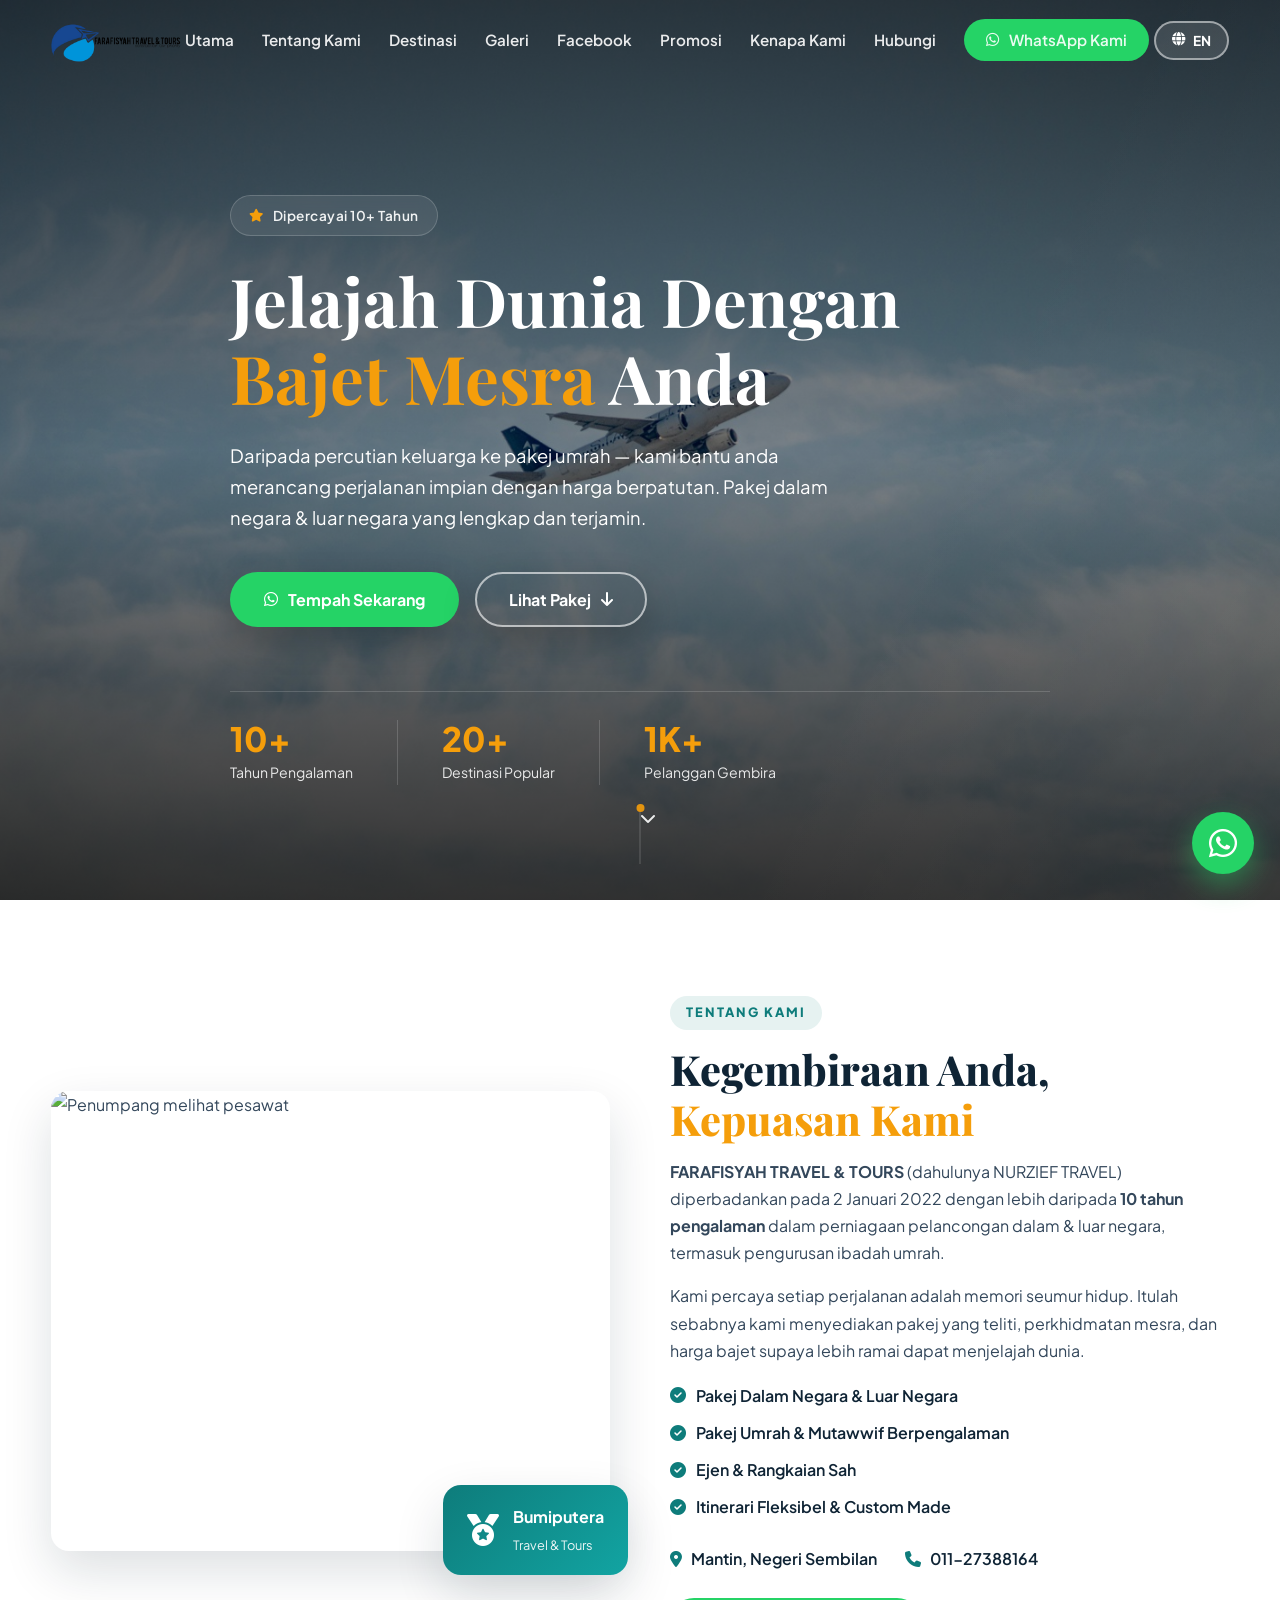
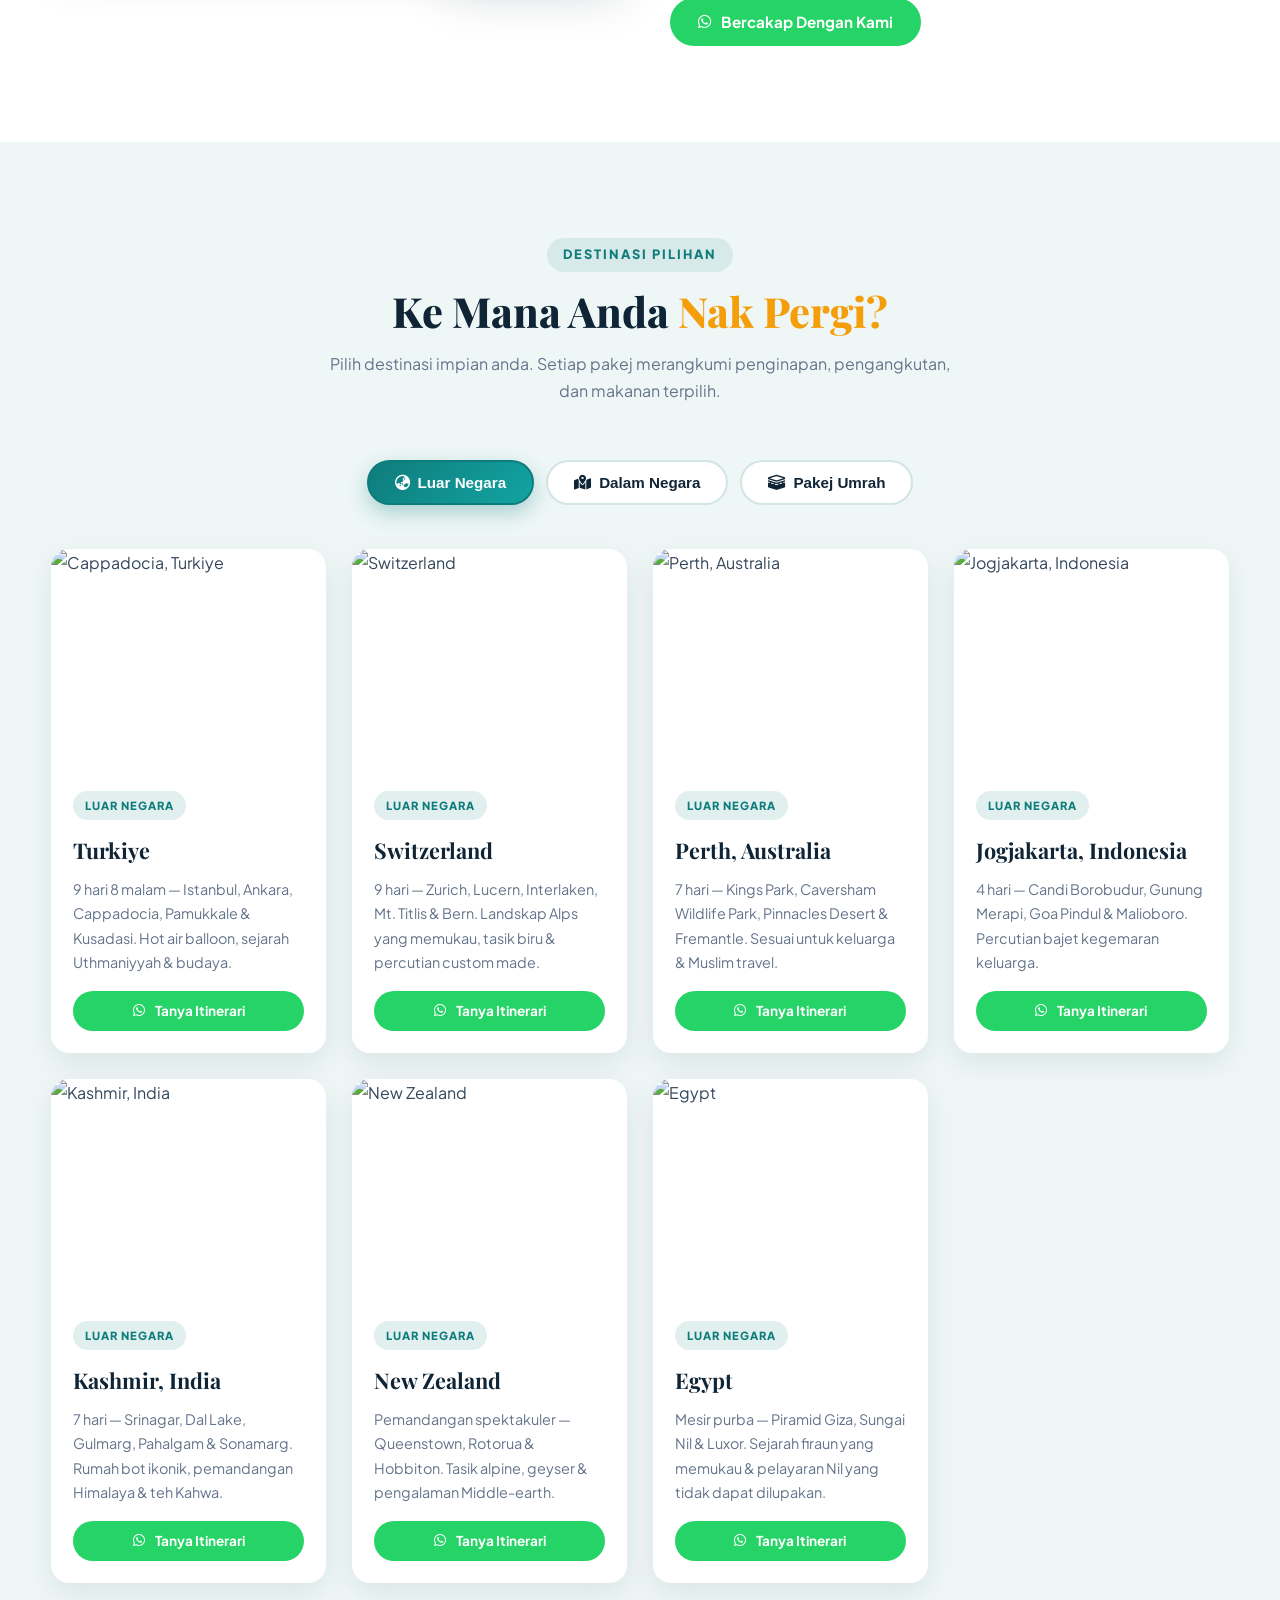
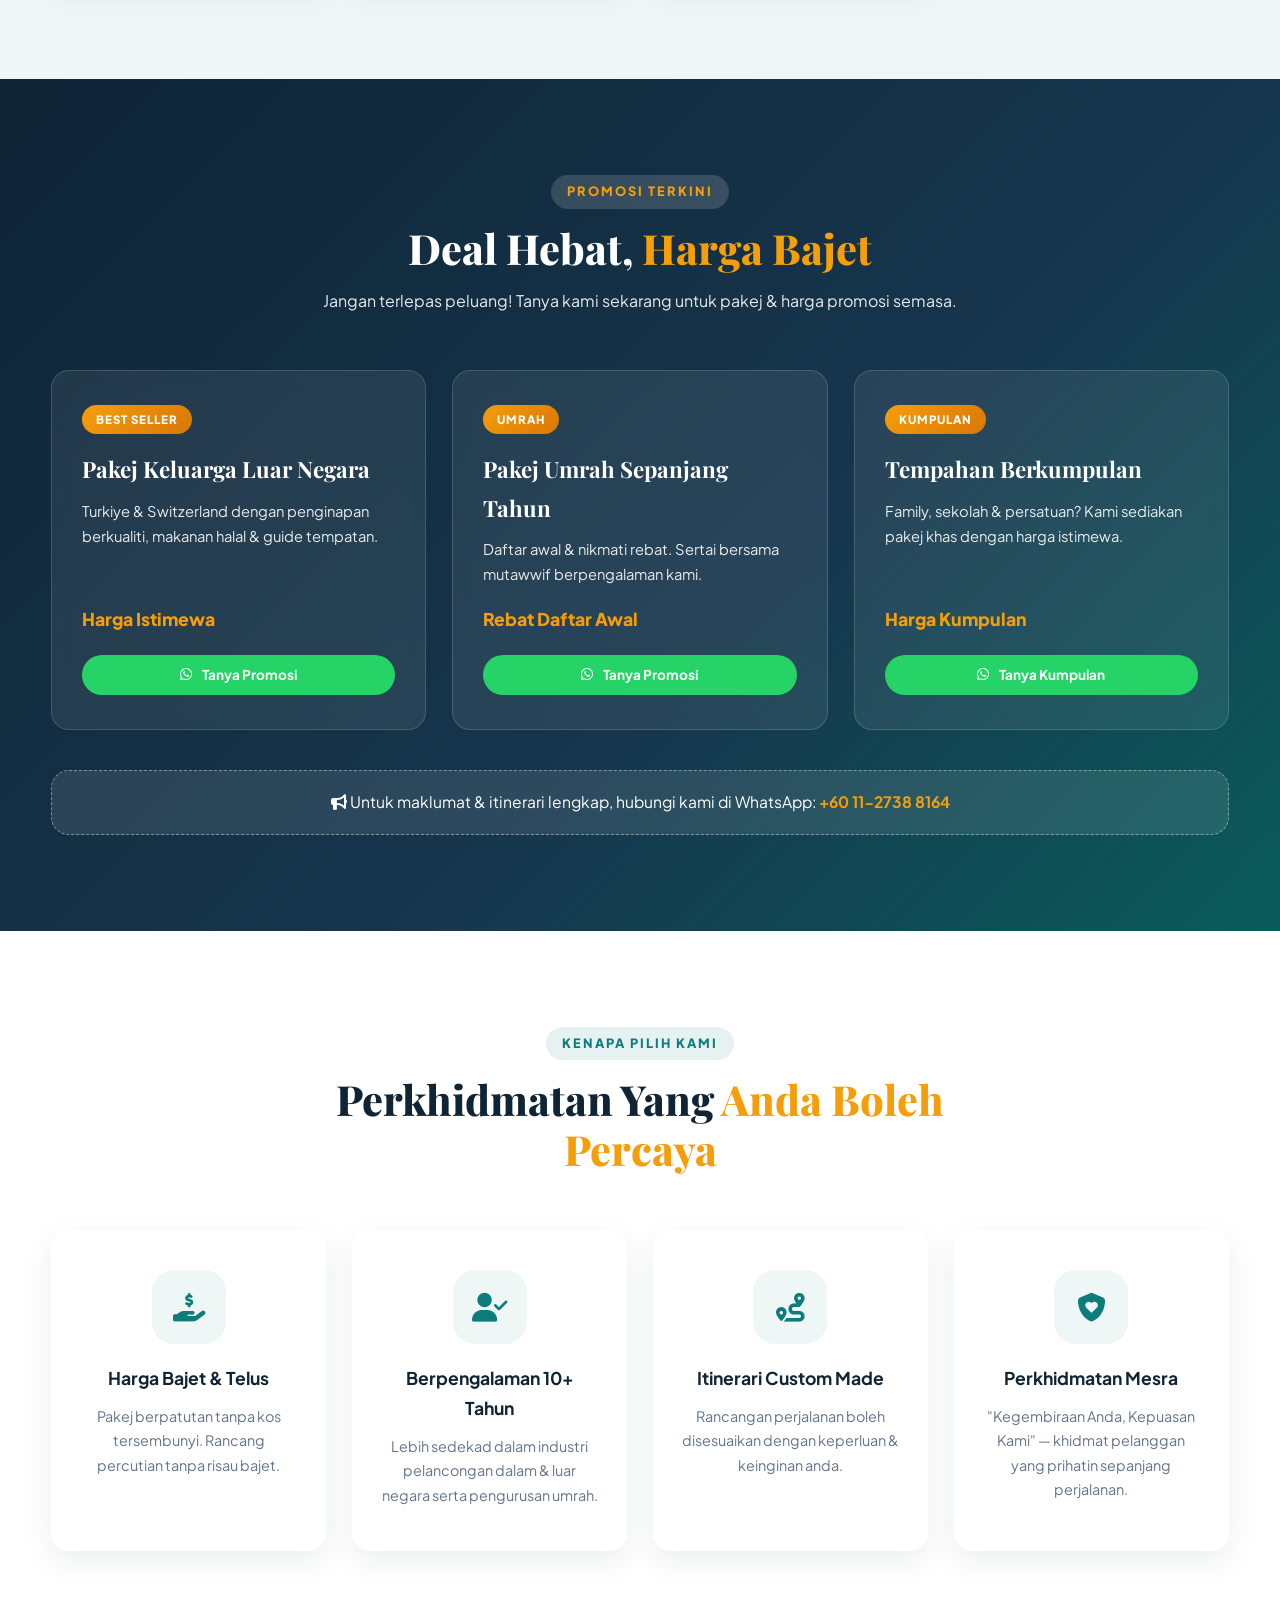
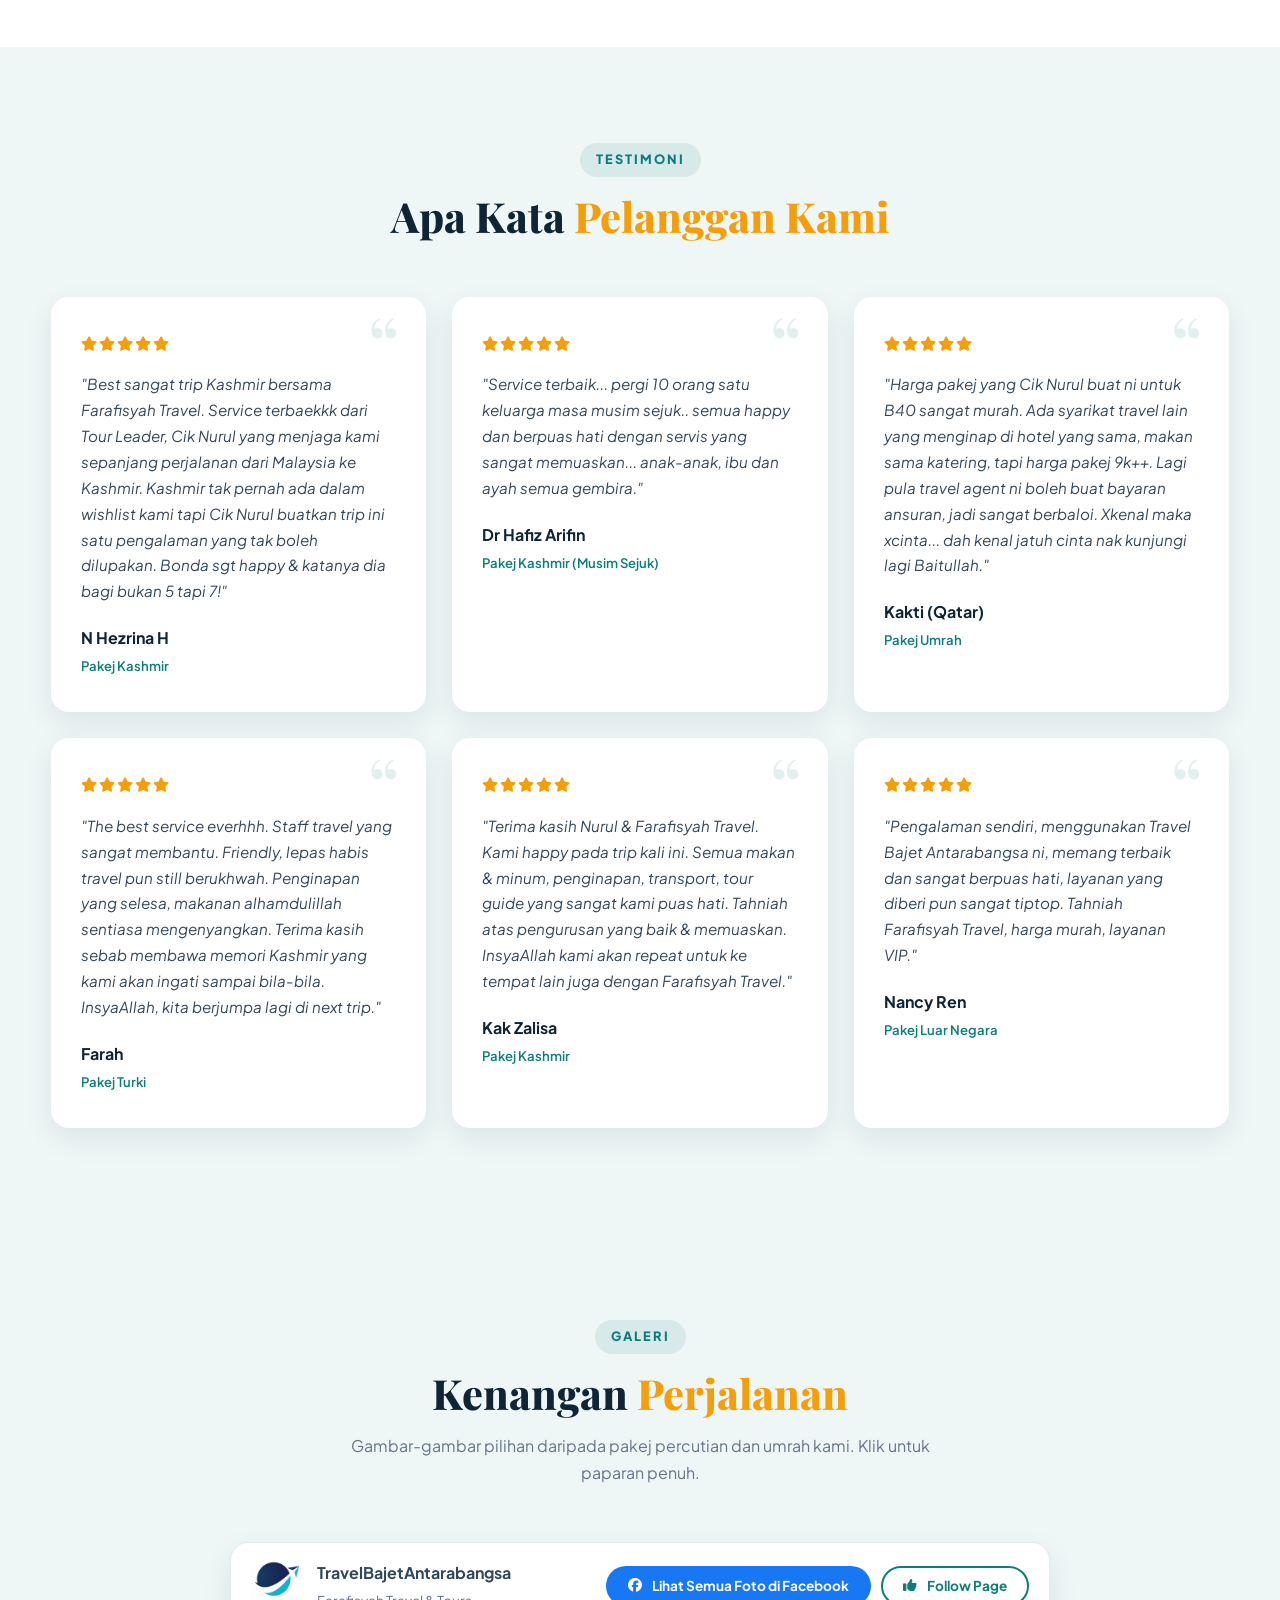
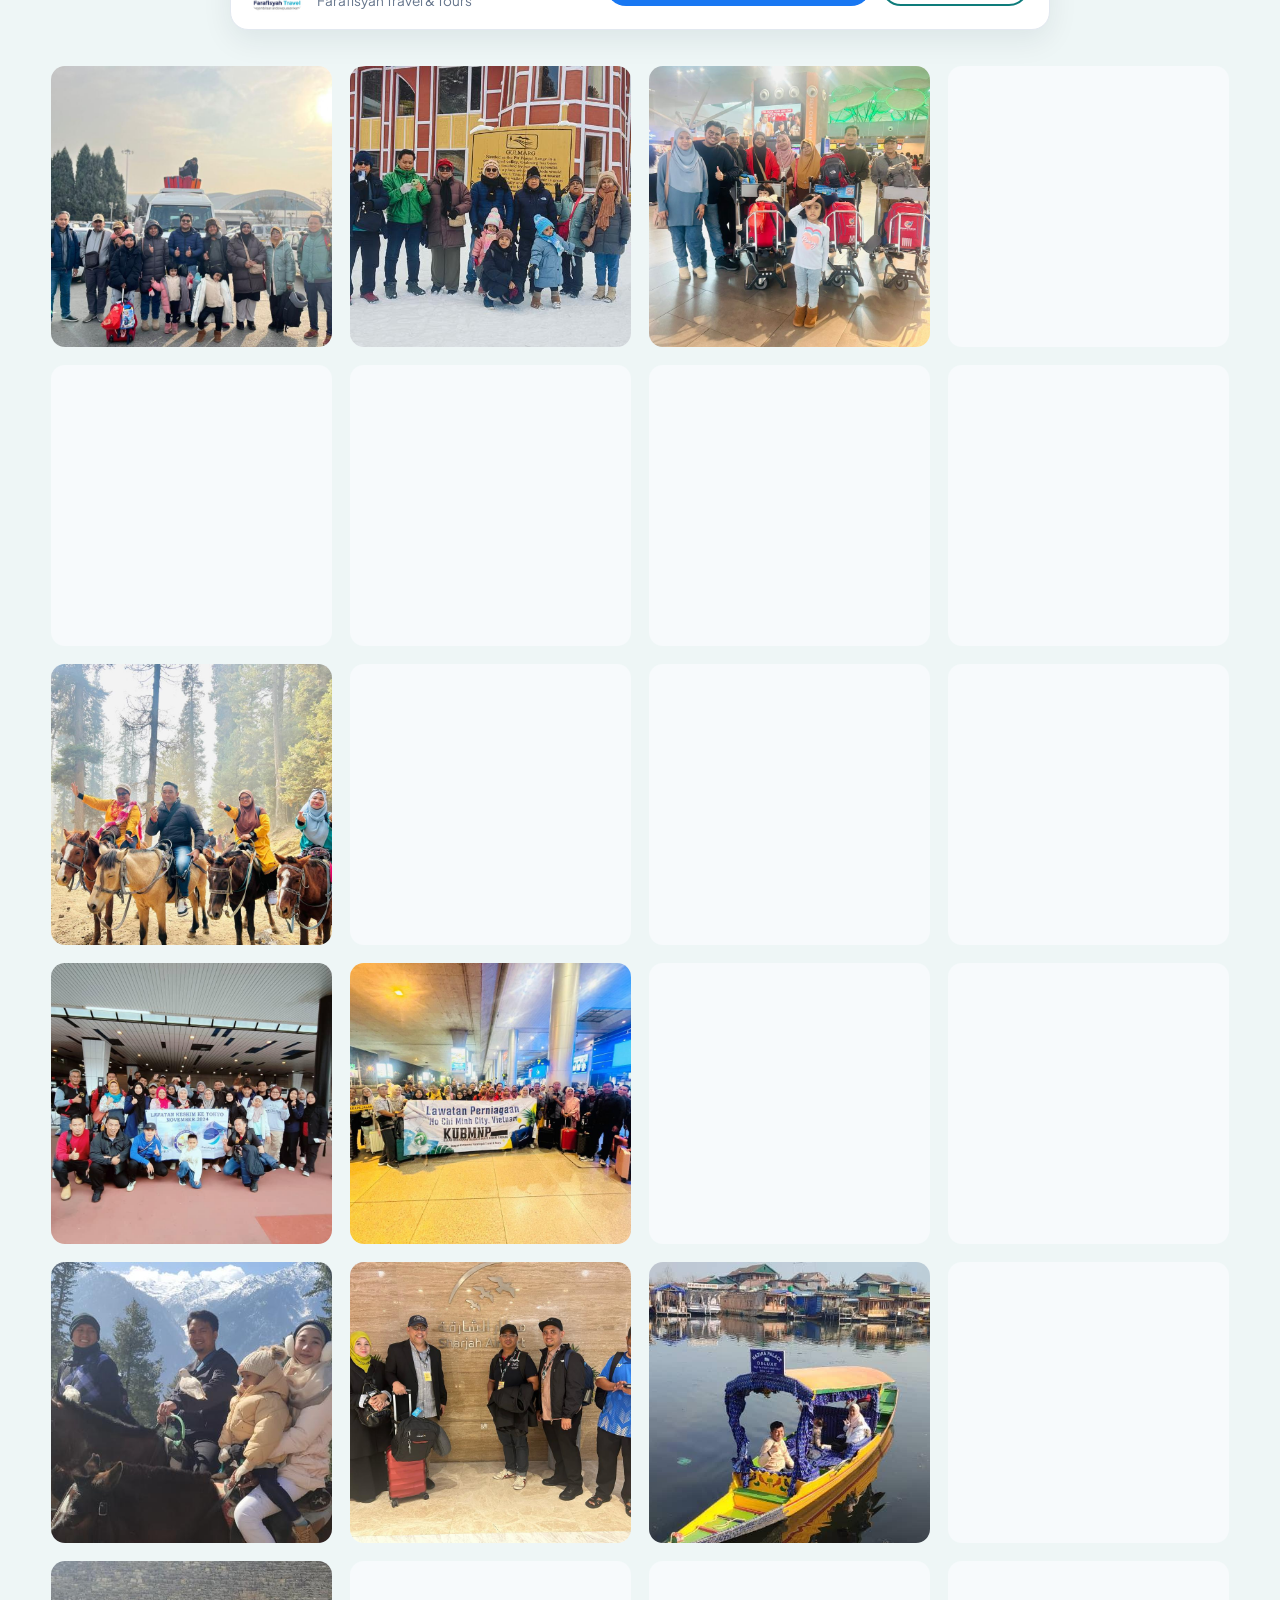
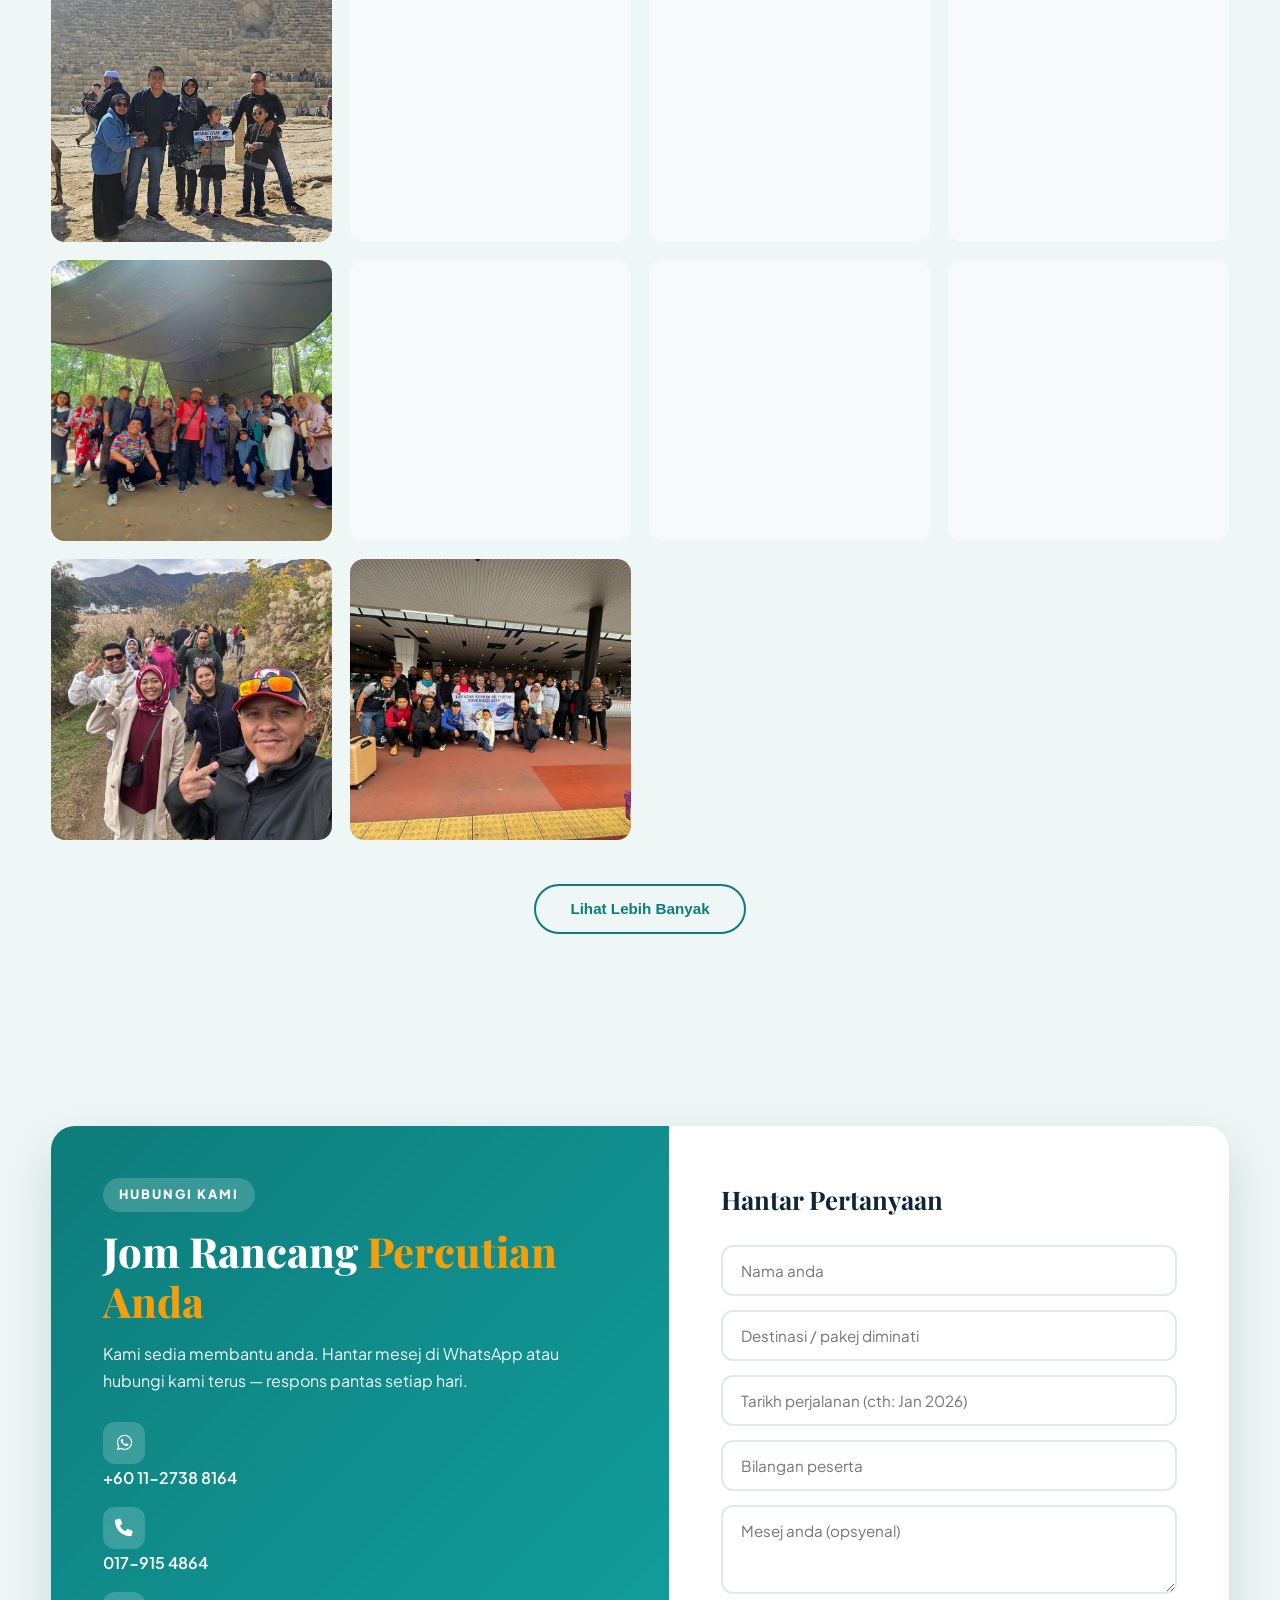
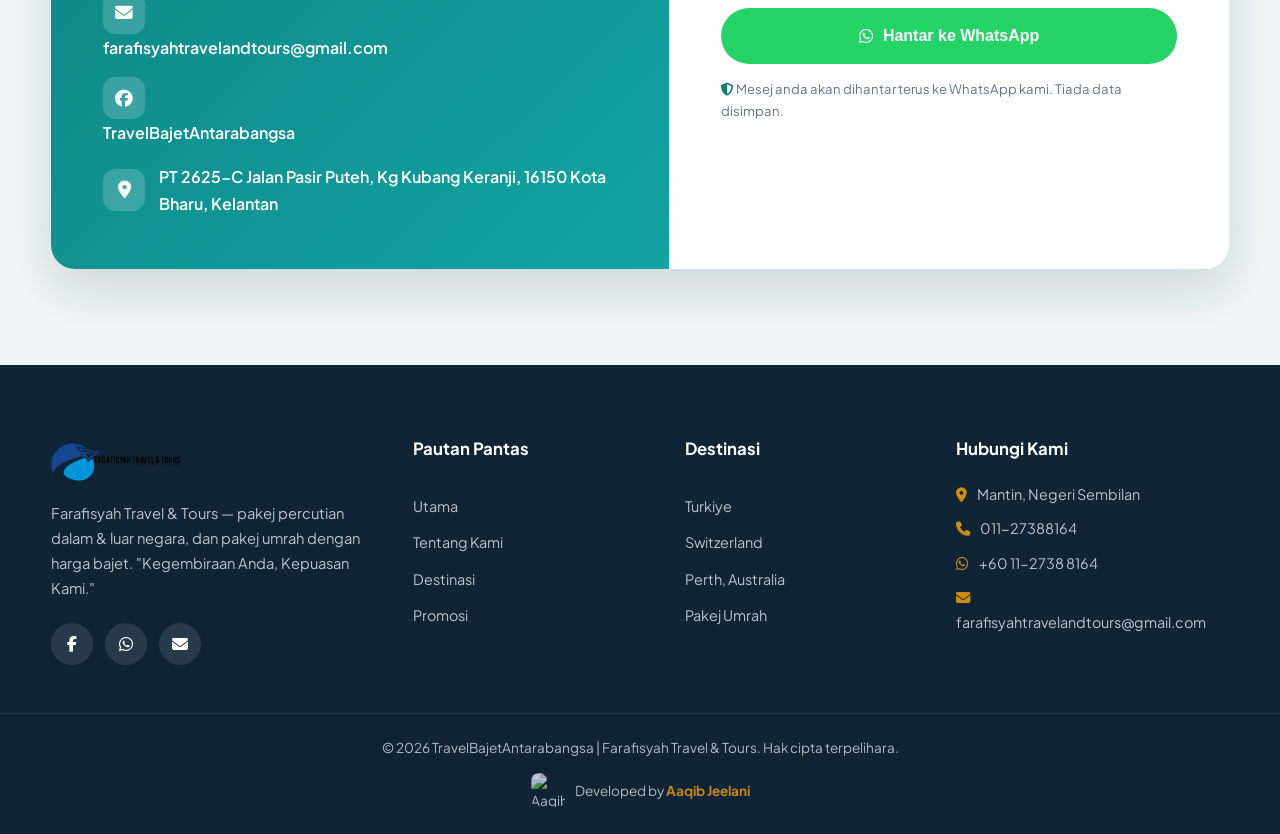
==== commit caef1c63: "testimonoial" ====
--- a/index.html
+++ b/index.html
@@ -335,18 +335,33 @@
       <div class="testi-grid">
         <div class="testi-card">
           <div class="stars"><i class="fa-solid fa-star"></i><i class="fa-solid fa-star"></i><i class="fa-solid fa-star"></i><i class="fa-solid fa-star"></i><i class="fa-solid fa-star"></i></div>
-          <p data-i18n="testi1_text">"Pakej Turkiye sangat teratur. Semua makanan halal dan guide bagus. Memang berbaloi!"</p>
-          <div class="testi-user"><strong data-i18n="testi1_name">Nor Asyikin</strong><span data-i18n="testi1_trip">Pakej Turkiye</span></div>
-        </div>
-        <div class="testi-card">
-          <div class="stars"><i class="fa-solid fa-star"></i><i class="fa-solid fa-star"></i><i class="fa-solid fa-star"></i><i class="fa-solid fa-star"></i><i class="fa-solid fa-star"></i></div>
-          <p data-i18n="testi2_text">"Pengurusan umrah sangat rapi dan mutawwifnya berpengetahuan. Hati jadi tenang sepanjang ibadah."</p>
-          <div class="testi-user"><strong data-i18n="testi2_name">Hj. Razali</strong><span data-i18n="testi2_trip">Pakej Umrah</span></div>
-        </div>
-        <div class="testi-card">
-          <div class="stars"><i class="fa-solid fa-star"></i><i class="fa-solid fa-star"></i><i class="fa-solid fa-star"></i><i class="fa-solid fa-star"></i><i class="fa-solid fa-star"></i></div>
-          <p data-i18n="testi3_text">"Bercuti di Switzerland dengan bajet munasabah. Segala itinerary custom mengikut citarasa kami. Terbaik!"</p>
-          <div class="testi-user"><strong data-i18n="testi3_name">Keluarga Ahmad</strong><span data-i18n="testi3_trip">Pakej Switzerland</span></div>
+          <p data-i18n="testi1_text">"Best sangat trip Kashmir bersama Farafisyah Travel. Service terbaekkk dari Tour Leader, Cik Nurul yang menjaga kami sepanjang perjalanan dari Malaysia ke Kashmir. Kashmir tak pernah ada dalam wishlist kami tapi Cik Nurul buatkan trip ini satu pengalaman yang tak boleh dilupakan. Bonda sgt happy &amp; katanya dia bagi bukan 5 tapi 7!"</p>
+          <div class="testi-user"><strong data-i18n="testi1_name">N Hezrina H</strong><span data-i18n="testi1_trip">Pakej Kashmir</span></div>
+        </div>
+        <div class="testi-card">
+          <div class="stars"><i class="fa-solid fa-star"></i><i class="fa-solid fa-star"></i><i class="fa-solid fa-star"></i><i class="fa-solid fa-star"></i><i class="fa-solid fa-star"></i></div>
+          <p data-i18n="testi2_text">"Service terbaik... pergi 10 orang satu keluarga masa musim sejuk.. semua happy dan berpuas hati dengan servis yang sangat memuaskan... anak-anak, ibu dan ayah semua gembira."</p>
+          <div class="testi-user"><strong data-i18n="testi2_name">Dr Hafiz Arifin</strong><span data-i18n="testi2_trip">Pakej Kashmir (Musim Sejuk)</span></div>
+        </div>
+        <div class="testi-card">
+          <div class="stars"><i class="fa-solid fa-star"></i><i class="fa-solid fa-star"></i><i class="fa-solid fa-star"></i><i class="fa-solid fa-star"></i><i class="fa-solid fa-star"></i></div>
+          <p data-i18n="testi3_text">"Harga pakej yang Cik Nurul buat ni untuk B40 sangat murah. Ada syarikat travel lain yang menginap di hotel yang sama, makan sama katering, tapi harga pakej 9k++. Lagi pula travel agent ni boleh buat bayaran ansuran, jadi sangat berbaloi. Xkenal maka xcinta... dah kenal jatuh cinta nak kunjungi lagi Baitullah."</p>
+          <div class="testi-user"><strong data-i18n="testi3_name">Kakti (Qatar)</strong><span data-i18n="testi3_trip">Pakej Umrah</span></div>
+        </div>
+        <div class="testi-card">
+          <div class="stars"><i class="fa-solid fa-star"></i><i class="fa-solid fa-star"></i><i class="fa-solid fa-star"></i><i class="fa-solid fa-star"></i><i class="fa-solid fa-star"></i></div>
+          <p data-i18n="testi4_text">"The best service everhhh. Staff travel yang sangat membantu. Friendly, lepas habis travel pun still berukhwah. Penginapan yang selesa, makanan alhamdulillah sentiasa mengenyangkan. Terima kasih sebab membawa memori Kashmir yang kami akan ingati sampai bila-bila. InsyaAllah, kita berjumpa lagi di next trip."</p>
+          <div class="testi-user"><strong data-i18n="testi4_name">Farah</strong><span data-i18n="testi4_trip">Pakej Turki</span></div>
+        </div>
+        <div class="testi-card">
+          <div class="stars"><i class="fa-solid fa-star"></i><i class="fa-solid fa-star"></i><i class="fa-solid fa-star"></i><i class="fa-solid fa-star"></i><i class="fa-solid fa-star"></i></div>
+          <p data-i18n="testi5_text">"Terima kasih Nurul &amp; Farafisyah Travel. Kami happy pada trip kali ini. Semua makan &amp; minum, penginapan, transport, tour guide yang sangat kami puas hati. Tahniah atas pengurusan yang baik &amp; memuaskan. InsyaAllah kami akan repeat untuk ke tempat lain juga dengan Farafisyah Travel."</p>
+          <div class="testi-user"><strong data-i18n="testi5_name">Kak Zalisa</strong><span data-i18n="testi5_trip">Pakej Kashmir</span></div>
+        </div>
+        <div class="testi-card">
+          <div class="stars"><i class="fa-solid fa-star"></i><i class="fa-solid fa-star"></i><i class="fa-solid fa-star"></i><i class="fa-solid fa-star"></i><i class="fa-solid fa-star"></i></div>
+          <p data-i18n="testi6_text">"Pengalaman sendiri, menggunakan Travel Bajet Antarabangsa ni, memang terbaik dan sangat berpuas hati, layanan yang diberi pun sangat tiptop. Tahniah Farafisyah Travel, harga murah, layanan VIP."</p>
+          <div class="testi-user"><strong data-i18n="testi6_name">Nancy Ren</strong><span data-i18n="testi6_trip">Pakej Luar Negara</span></div>
         </div>
       </div>
     </div>
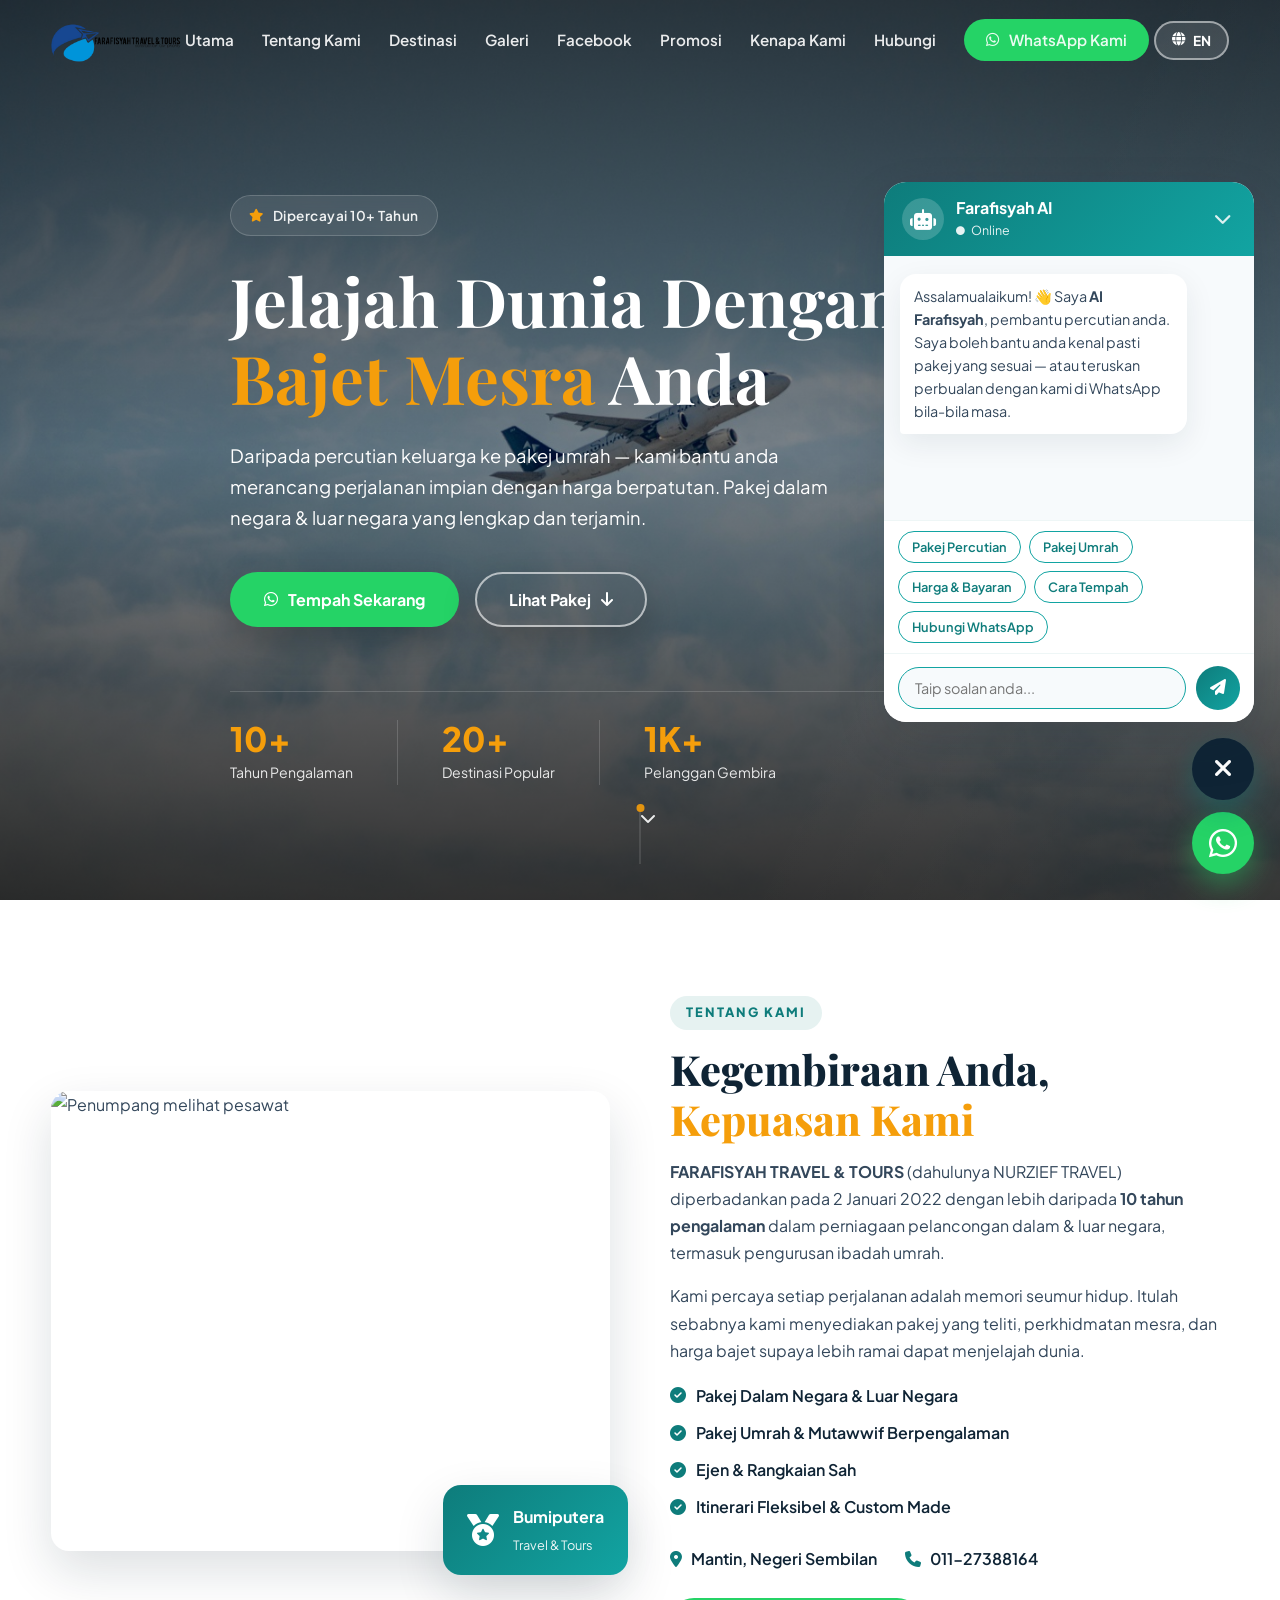
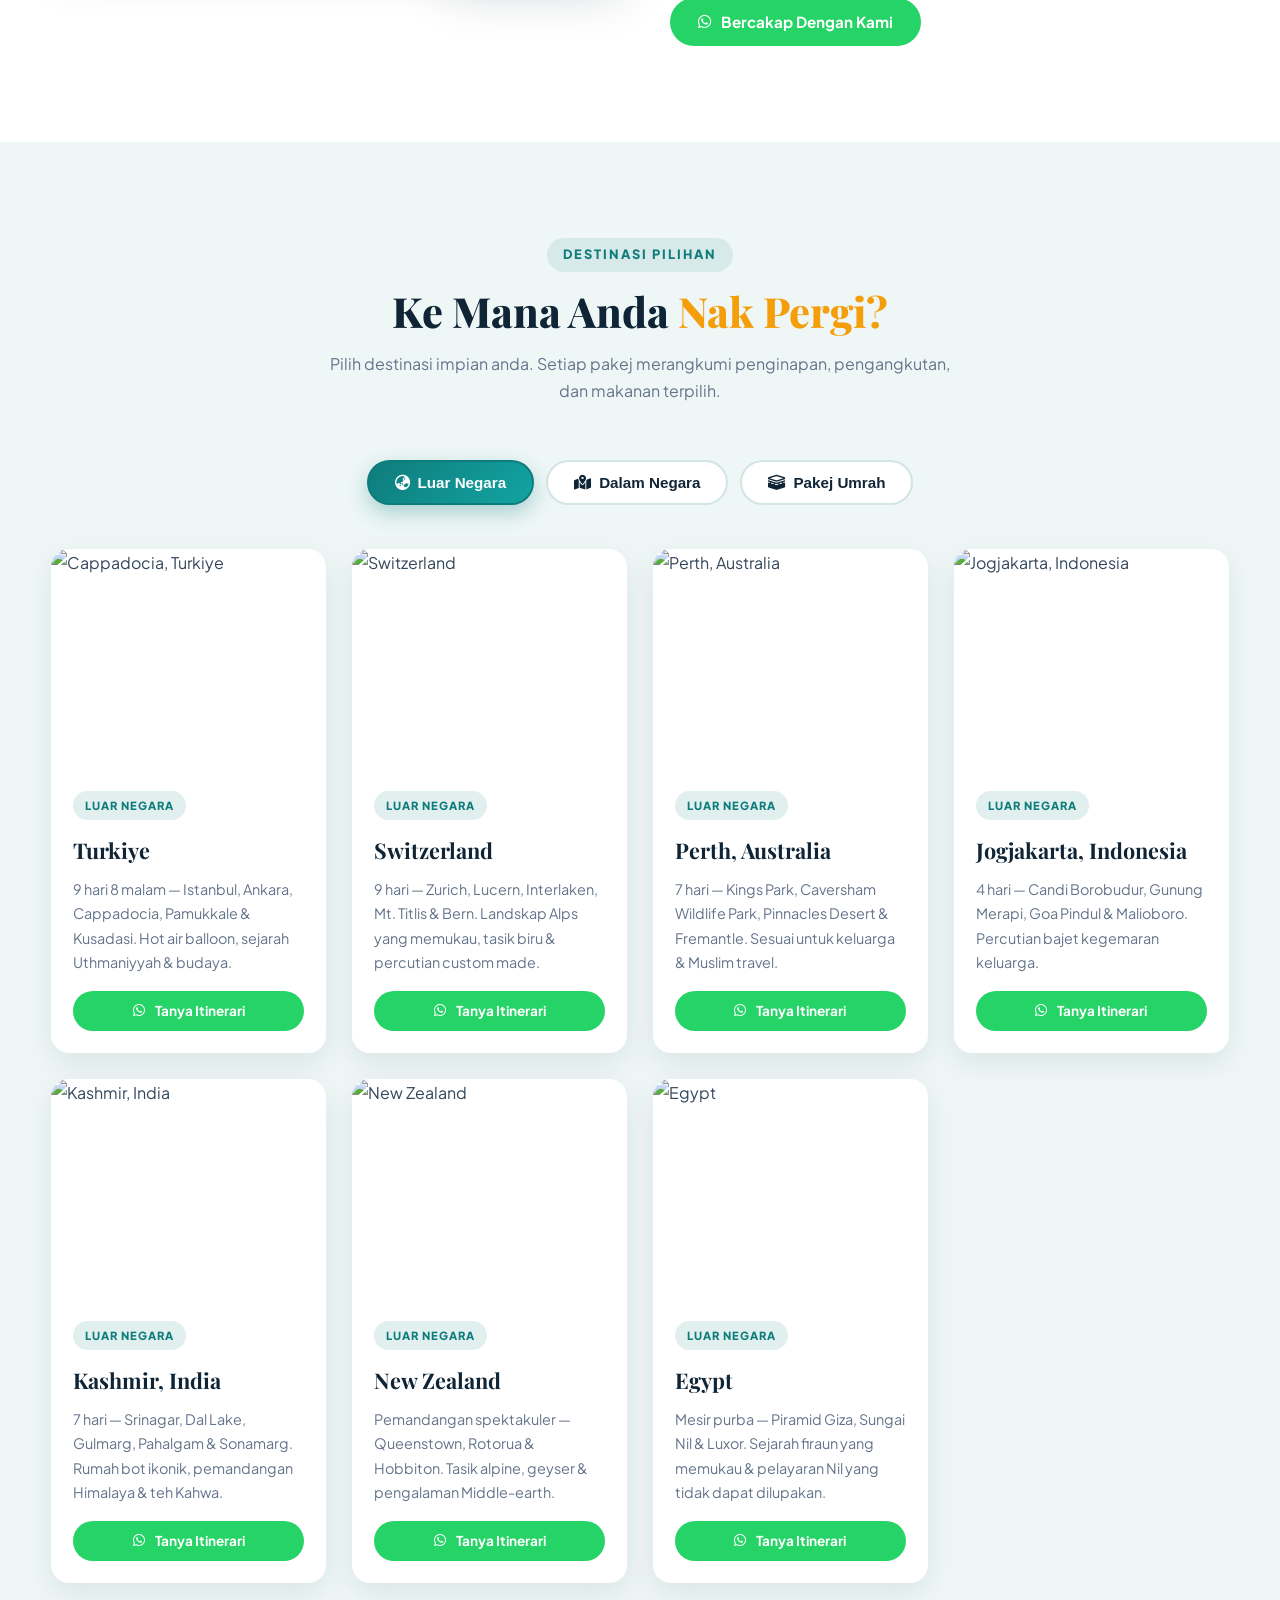
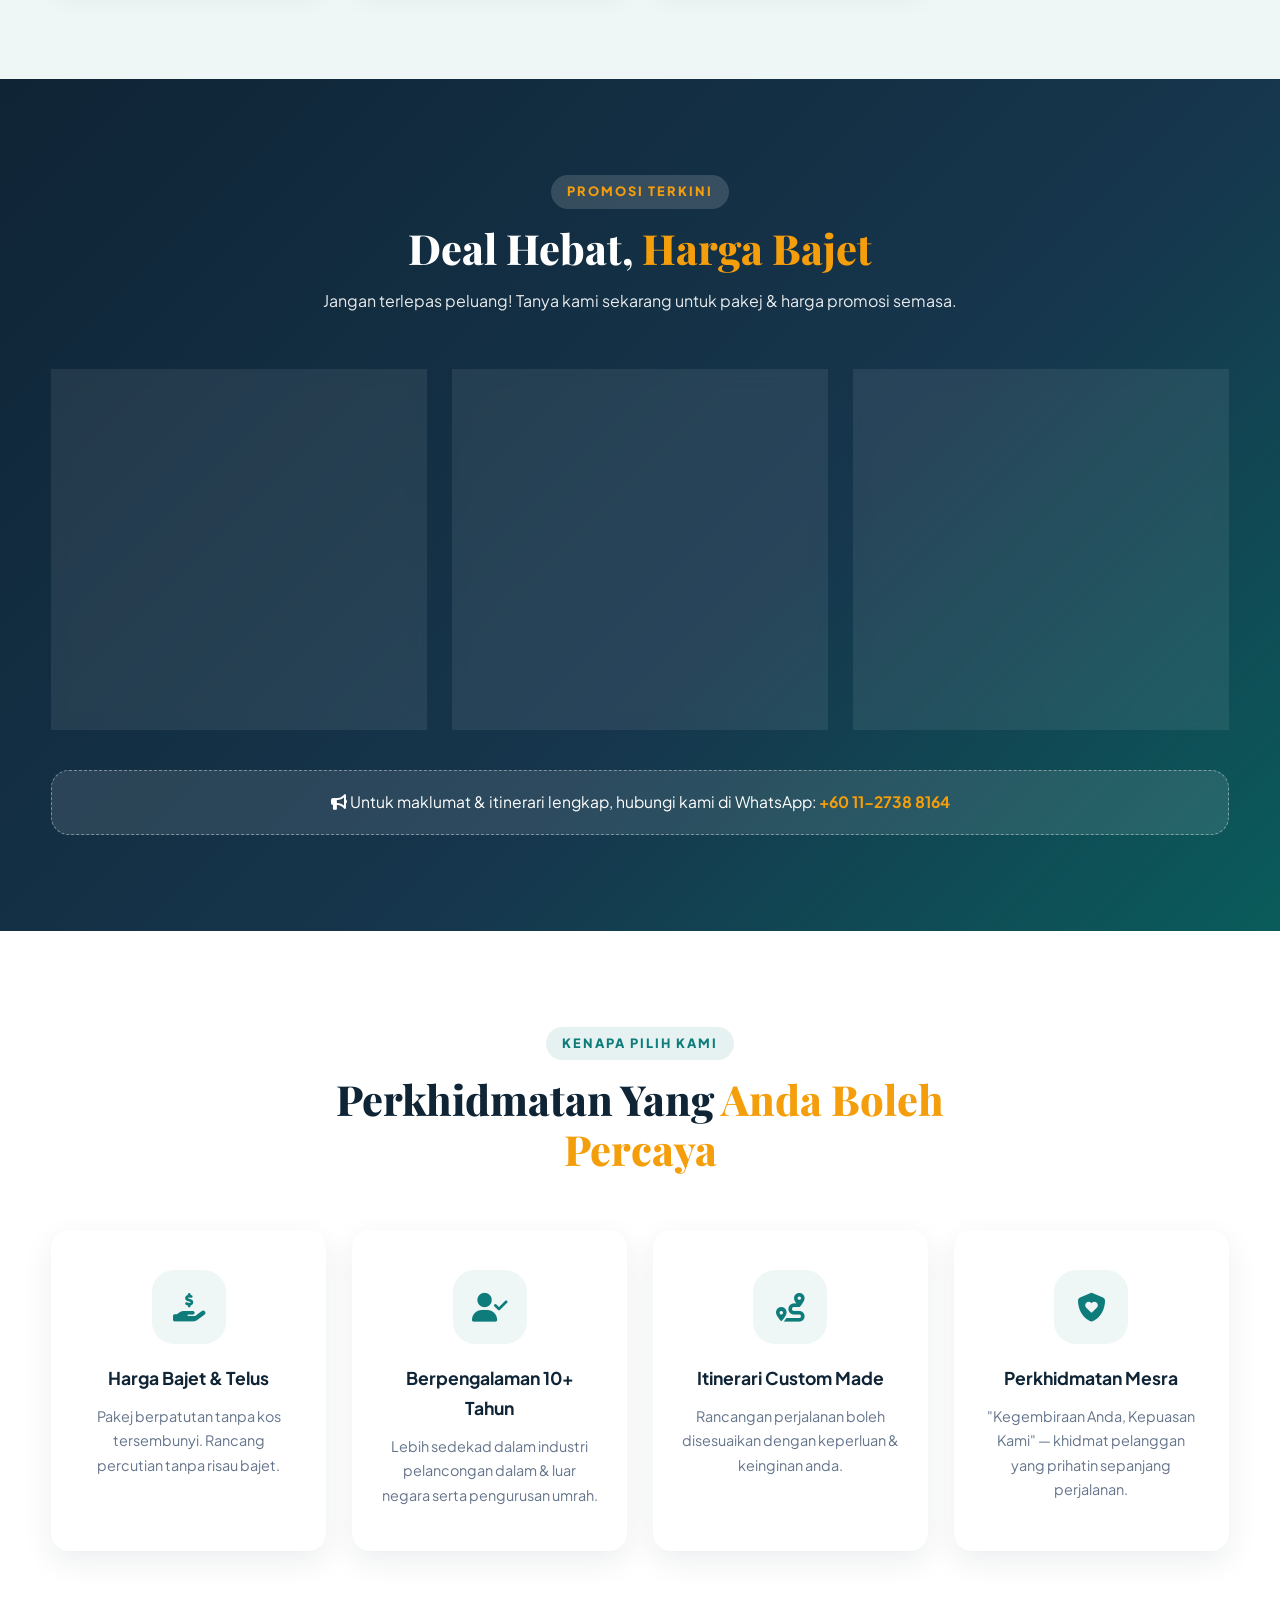
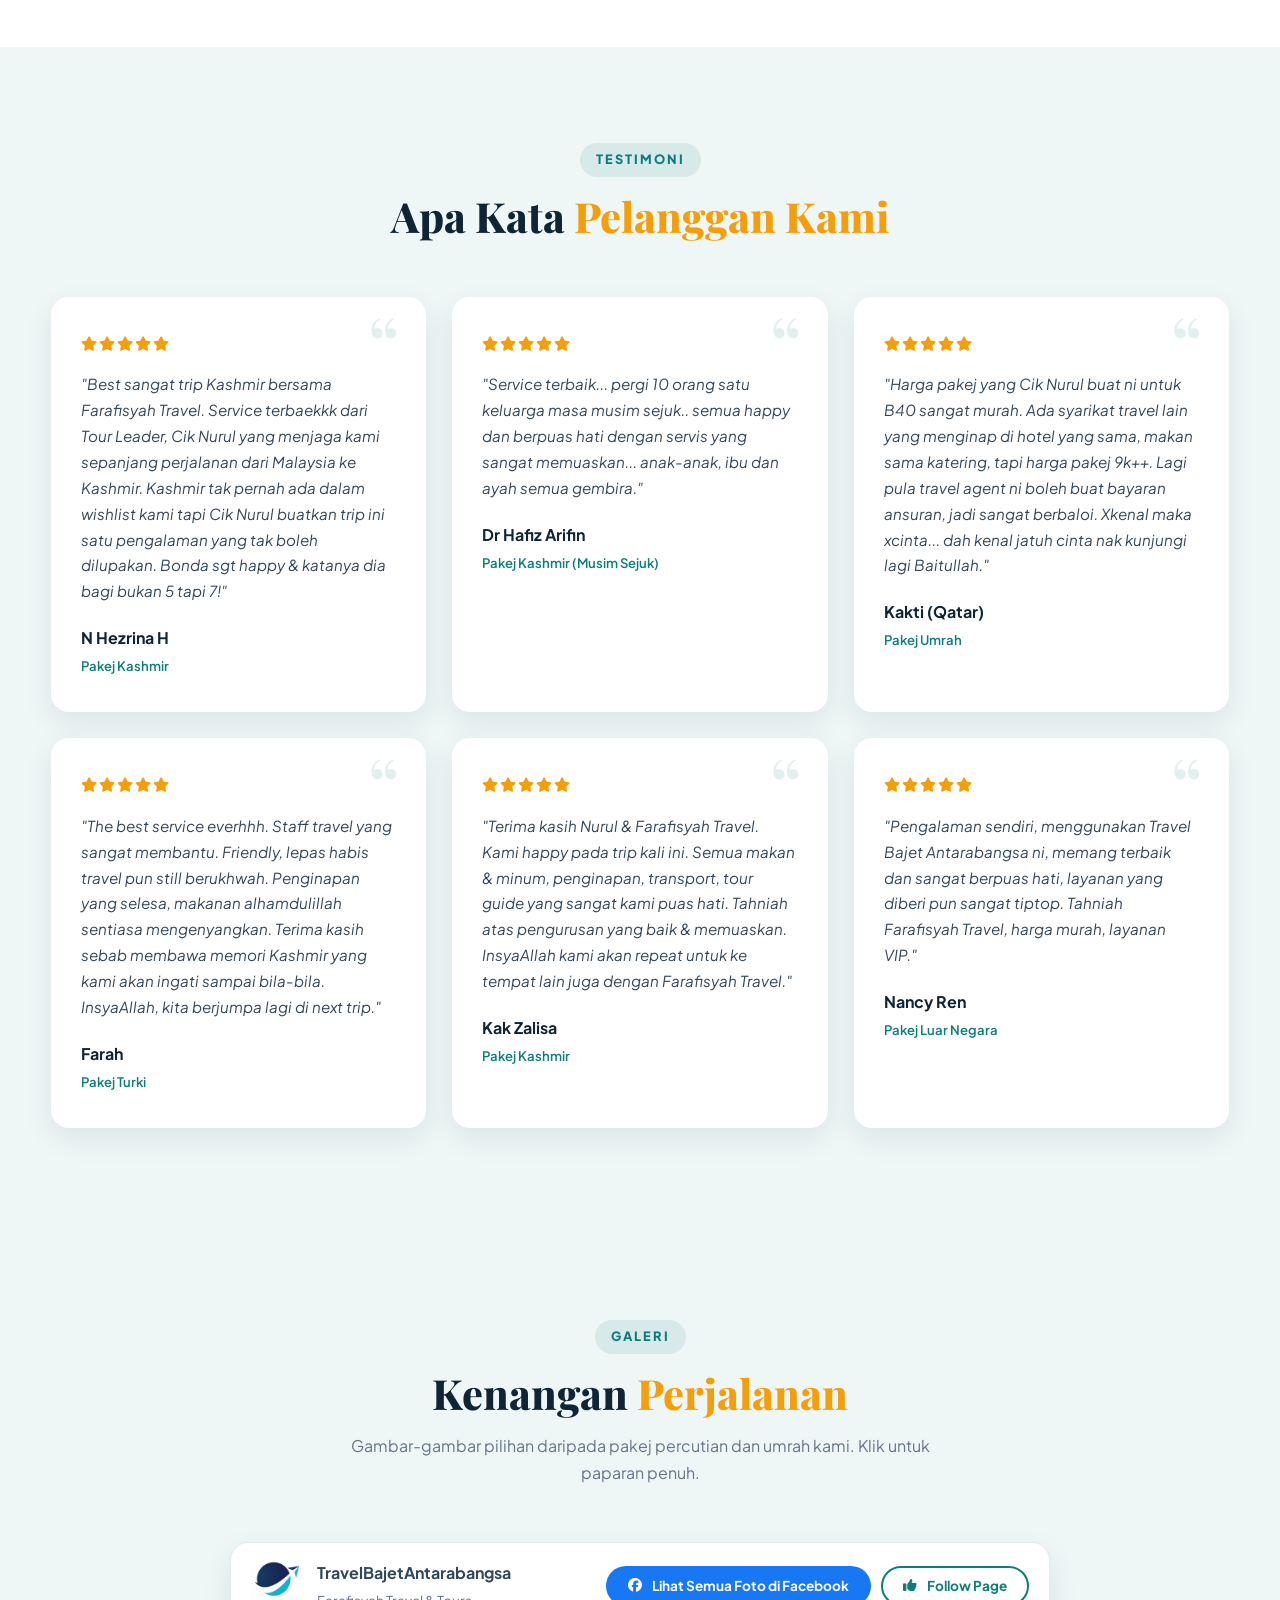
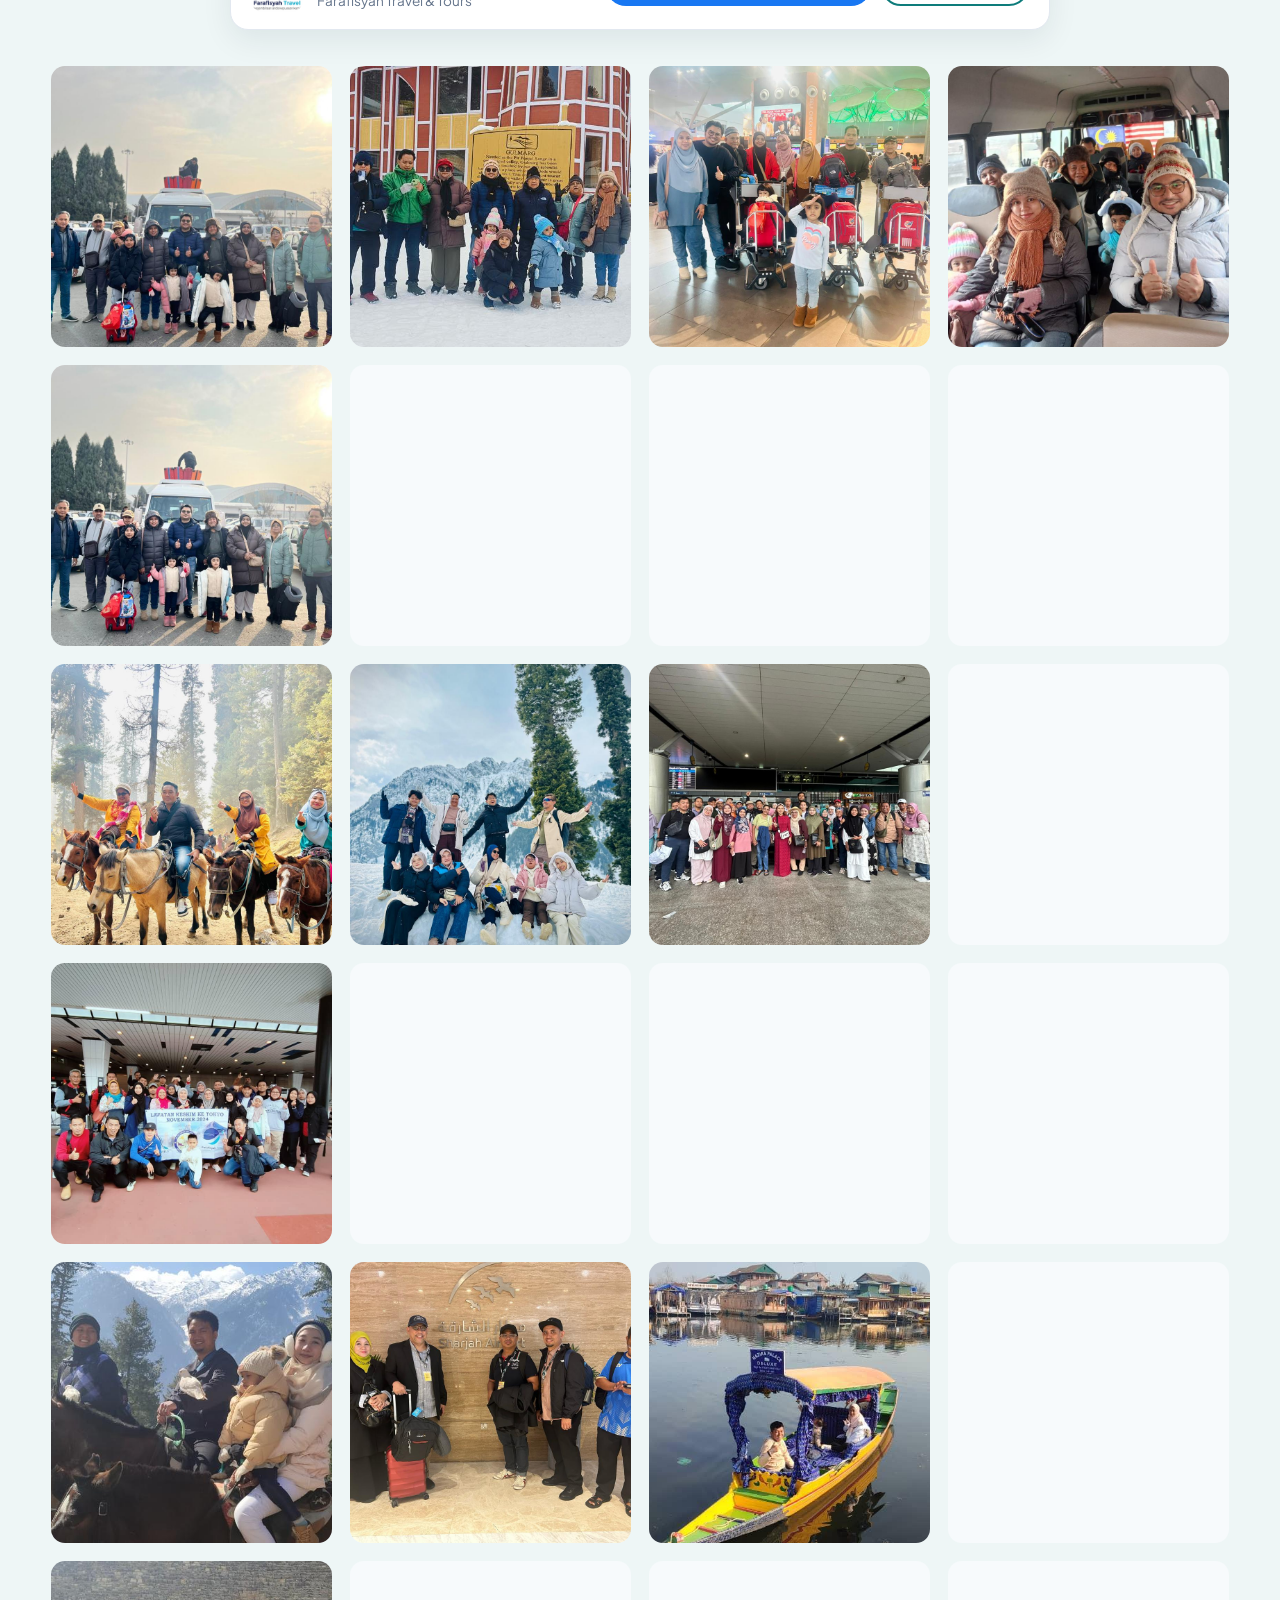
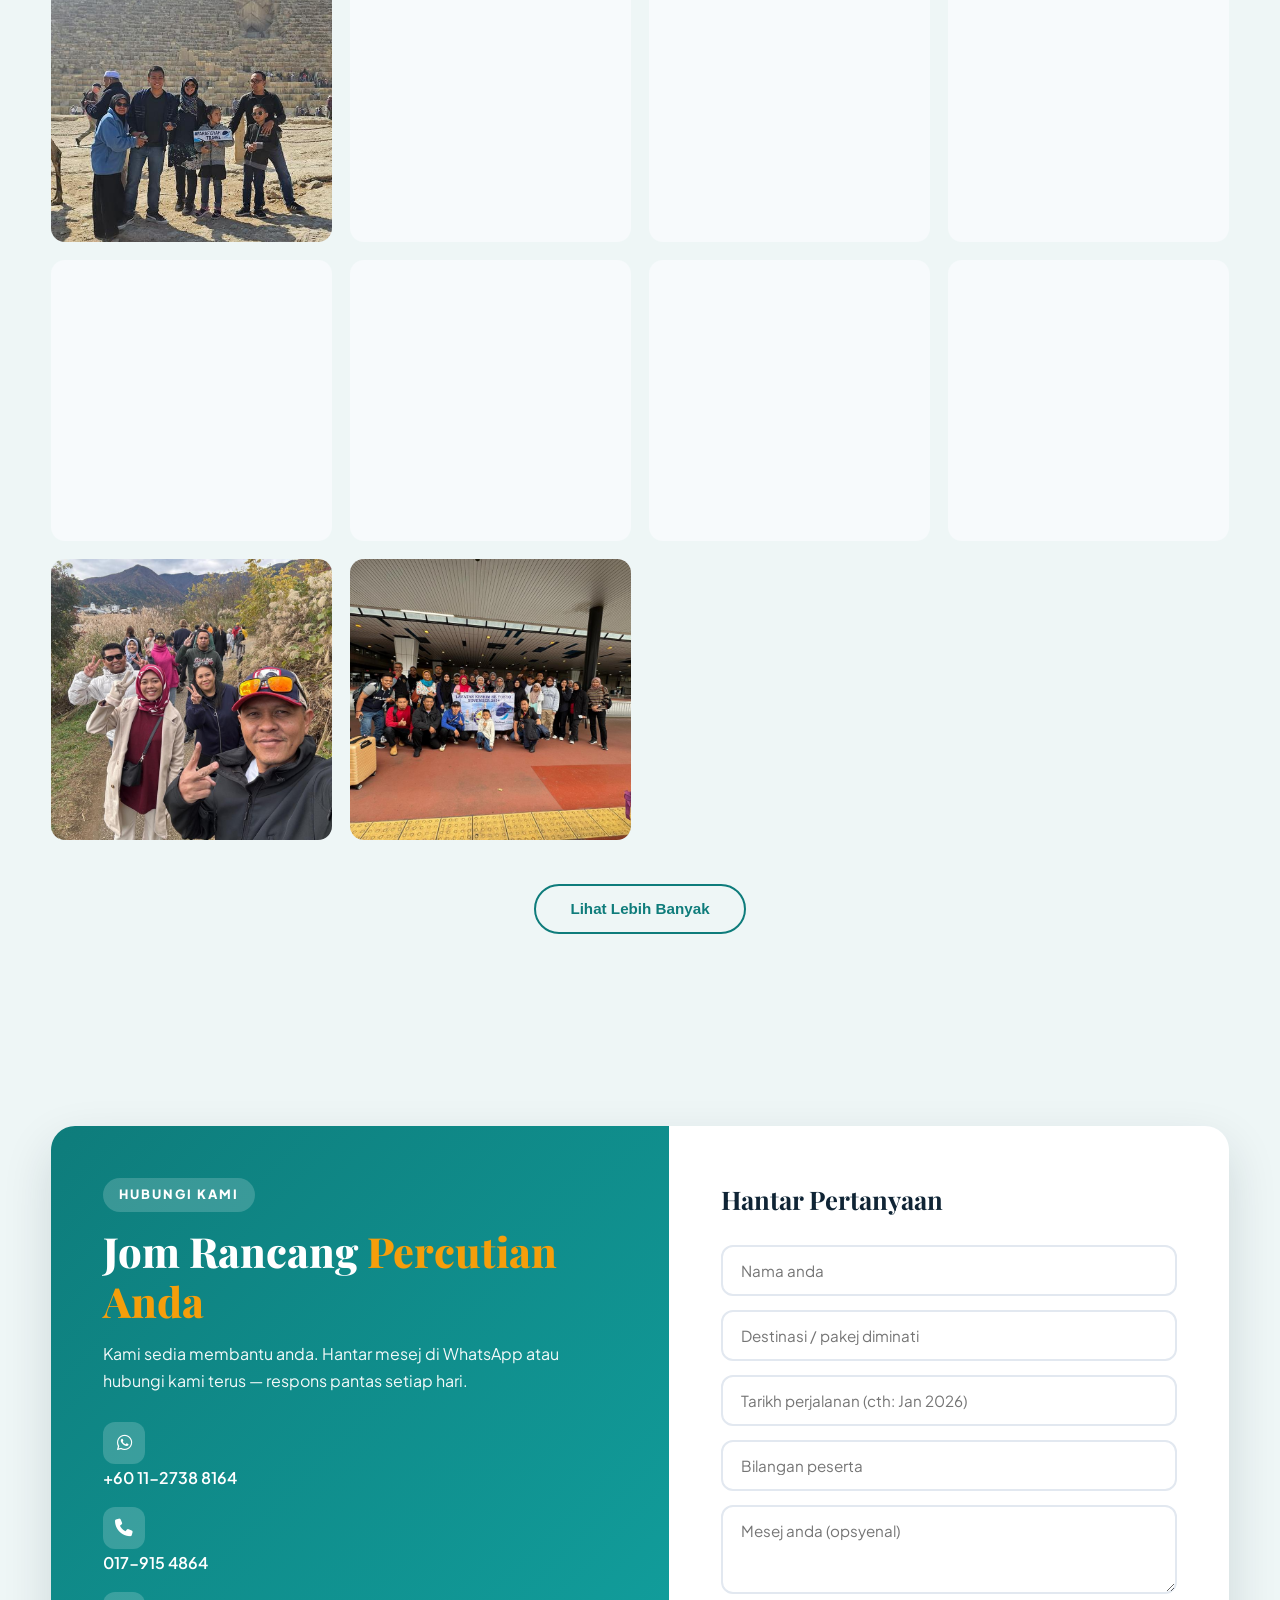
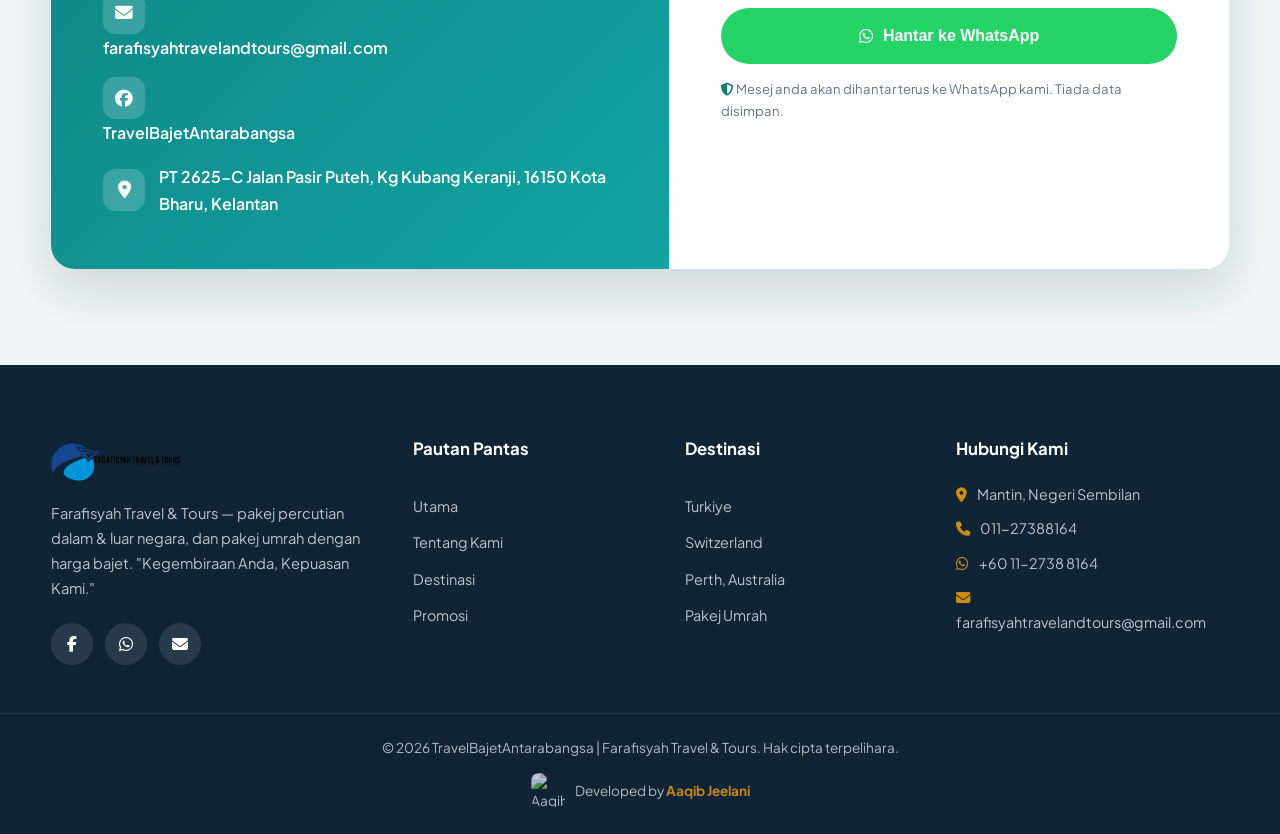
==== commit eb5fe28b: "AI introduced" ====
--- a/index.html
+++ b/index.html
@@ -20,6 +20,7 @@
   <link href="https://fonts.googleapis.com/css2?family=Plus+Jakarta+Sans:wght@400;500;600;700;800&family=Playfair+Display:wght@600;700;800&display=swap" rel="stylesheet">
   <link rel="stylesheet" href="https://cdnjs.cloudflare.com/ajax/libs/font-awesome/6.5.1/css/all.min.css">
   <link rel="stylesheet" href="css/style.css?v=9">
+  <link rel="stylesheet" href="css/chatbot.css?v=1">
 </head>
 <body>
 
@@ -476,6 +477,30 @@
     </div>
   </footer>
 
+  <!-- ====== AI CHATBOT ====== -->
+  <div class="chatbot" id="chatbot">
+    <button type="button" class="chatbot-toggle" id="chatbotToggle" aria-label="Chat dengan AI Farafisyah">
+      <i class="fa-solid fa-robot"></i>
+      <i class="fa-solid fa-xmark"></i>
+    </button>
+    <div class="chatbot-panel" id="chatbotPanel" aria-hidden="true">
+      <div class="chatbot-header">
+        <div class="chatbot-avatar"><i class="fa-solid fa-robot"></i></div>
+        <div class="chatbot-header-info">
+          <strong>Farafisyah AI</strong>
+          <span class="chatbot-status"><i class="fa-solid fa-circle"></i> Online</span>
+        </div>
+        <button type="button" class="chatbot-close" id="chatbotClose" aria-label="Tutup chat"><i class="fa-solid fa-chevron-down"></i></button>
+      </div>
+      <div class="chatbot-body" id="chatbotBody"></div>
+      <div class="chatbot-quick" id="chatbotQuick"></div>
+      <form class="chatbot-input" id="chatbotForm">
+        <input type="text" id="chatbotText" autocomplete="off" placeholder="Taip soalan anda...">
+        <button type="submit" aria-label="Hantar"><i class="fa-solid fa-paper-plane"></i></button>
+      </form>
+    </div>
+  </div>
+
   <!-- ====== FLOATING WHATSAPP ====== -->
   <a href="https://wa.me/601127388164?text=Assalamualaikum%2C%20saya%20ingin%20bertanya%20mengenai%20pakej%20percutian" data-i18n-href="wa_float" target="_blank" rel="noopener" class="wa-float" aria-label="Chat WhatsApp">
     <i class="fa-brands fa-whatsapp"></i>
@@ -494,5 +519,6 @@
   </div>
 
   <script src="js/main.js?v=8"></script>
+  <script src="js/chatbot.js?v=1"></script>
 </body>
 </html>
--- a/css/chatbot.css
+++ b/css/chatbot.css
@@ -0,0 +1,259 @@
+/* ============================================================
+   TravelBajetAntarabangsa — AI Chatbot
+   Farafisyah Travel & Tours
+   ============================================================ */
+
+.chatbot {
+  position: fixed;
+  bottom: 100px;
+  right: 26px;
+  z-index: 1000;
+  font-family: var(--font-main);
+}
+
+.chatbot-toggle {
+  width: 62px;
+  height: 62px;
+  border-radius: 50%;
+  border: none;
+  cursor: pointer;
+  background: var(--grad);
+  color: var(--white);
+  font-size: 1.6rem;
+  display: grid;
+  place-items: center;
+  box-shadow: 0 10px 28px rgba(14, 124, 123, 0.45);
+  transition: all 0.3s ease;
+  position: relative;
+  animation: botPulse 2s infinite;
+}
+
+@keyframes botPulse {
+  0% { box-shadow: 0 0 0 0 rgba(14, 124, 123, 0.45); }
+  70% { box-shadow: 0 0 0 18px rgba(14, 124, 123, 0); }
+  100% { box-shadow: 0 0 0 0 rgba(14, 124, 123, 0); }
+}
+
+.chatbot-toggle:hover { transform: scale(1.1); }
+.chatbot-toggle .fa-xmark { display: none; }
+.chatbot.open .chatbot-toggle { animation: none; background: var(--dark); }
+.chatbot.open .chatbot-toggle .fa-robot { display: none; }
+.chatbot.open .chatbot-toggle .fa-xmark { display: block; }
+
+.chatbot-panel {
+  position: absolute;
+  bottom: 78px;
+  right: 0;
+  width: 370px;
+  max-width: calc(100vw - 40px);
+  height: min(540px, calc(100vh - 180px));
+  background: var(--white);
+  border-radius: calc(var(--radius) + 4px);
+  box-shadow: var(--shadow-lg);
+  display: flex;
+  flex-direction: column;
+  overflow: hidden;
+  opacity: 0;
+  visibility: hidden;
+  transform: translateY(16px) scale(0.97);
+  transform-origin: bottom right;
+  transition: all 0.3s ease;
+}
+
+.chatbot.open .chatbot-panel {
+  opacity: 1;
+  visibility: visible;
+  transform: translateY(0) scale(1);
+}
+
+.chatbot-header {
+  background: var(--grad);
+  color: var(--white);
+  padding: 16px 18px;
+  display: flex;
+  align-items: center;
+  gap: 12px;
+}
+
+.chatbot-avatar {
+  width: 42px;
+  height: 42px;
+  border-radius: 50%;
+  background: rgba(255, 255, 255, 0.18);
+  display: grid;
+  place-items: center;
+  font-size: 1.3rem;
+  flex-shrink: 0;
+}
+
+.chatbot-header-info { flex: 1; line-height: 1.3; }
+.chatbot-header-info strong { font-size: 1rem; display: block; }
+.chatbot-status { font-size: 0.78rem; opacity: 0.9; }
+.chatbot-status i { font-size: 0.55rem; margin-right: 4px; vertical-align: middle; }
+
+.chatbot-close {
+  background: transparent;
+  border: none;
+  color: var(--white);
+  font-size: 1.1rem;
+  cursor: pointer;
+  padding: 4px;
+  opacity: 0.85;
+  transition: opacity 0.2s;
+}
+.chatbot-close:hover { opacity: 1; }
+
+.chatbot-body {
+  flex: 1;
+  overflow-y: auto;
+  padding: 18px 16px;
+  display: flex;
+  flex-direction: column;
+  gap: 10px;
+  background: var(--bg);
+}
+
+.chatbot-msg {
+  max-width: 85%;
+  padding: 11px 14px;
+  border-radius: 16px;
+  font-size: 0.9rem;
+  line-height: 1.6;
+  word-wrap: break-word;
+  white-space: pre-wrap;
+}
+
+.chatbot-msg.bot {
+  align-self: flex-start;
+  background: var(--white);
+  color: var(--text);
+  border-bottom-left-radius: 4px;
+  box-shadow: var(--shadow);
+}
+
+.chatbot-msg.user {
+  align-self: flex-end;
+  background: var(--primary);
+  color: var(--white);
+  border-bottom-right-radius: 4px;
+}
+
+.chatbot-msg .chatbot-wa {
+  display: inline-flex;
+  align-items: center;
+  gap: 8px;
+  margin-top: 12px;
+  background: var(--wa);
+  color: var(--white);
+  font-weight: 700;
+  font-size: 0.85rem;
+  padding: 10px 16px;
+  border-radius: 999px;
+  transition: background 0.3s ease;
+}
+.chatbot-msg .chatbot-wa:hover { background: var(--wa-dark); }
+
+.chatbot-msg .chatbot-em {
+  display: block;
+  font-size: 0.82rem;
+  color: var(--muted);
+  margin-top: 10px;
+}
+
+.chatbot-typing {
+  align-self: flex-start;
+  background: var(--white);
+  box-shadow: var(--shadow);
+  padding: 14px 16px;
+  border-radius: 16px;
+  border-bottom-left-radius: 4px;
+  display: inline-flex;
+  gap: 5px;
+}
+
+.chatbot-typing span {
+  width: 7px;
+  height: 7px;
+  border-radius: 50%;
+  background: var(--primary);
+  opacity: 0.4;
+  animation: botBlink 1.2s infinite;
+}
+.chatbot-typing span:nth-child(2) { animation-delay: 0.2s; }
+.chatbot-typing span:nth-child(3) { animation-delay: 0.4s; }
+
+@keyframes botBlink {
+  0%, 100% { opacity: 0.3; transform: translateY(0); }
+  50% { opacity: 1; transform: translateY(-3px); }
+}
+
+.chatbot-quick {
+  padding: 10px 14px;
+  display: flex;
+  gap: 8px;
+  flex-wrap: wrap;
+  background: var(--white);
+  border-top: 1px solid var(--bg-alt);
+}
+
+.chatbot-quick button {
+  border: 1.5px solid var(--primary-light);
+  background: transparent;
+  color: var(--primary);
+  font-size: 0.8rem;
+  font-weight: 600;
+  font-family: var(--font-main);
+  padding: 7px 13px;
+  border-radius: 999px;
+  cursor: pointer;
+  transition: all 0.25s ease;
+}
+.chatbot-quick button:hover { background: var(--primary); color: var(--white); }
+
+.chatbot-input {
+  display: flex;
+  align-items: center;
+  gap: 10px;
+  padding: 12px 14px;
+  background: var(--white);
+  border-top: 1px solid var(--bg-alt);
+}
+
+.chatbot-input input {
+  flex: 1;
+  border: 1.5px solid var(--bg-alt);
+  border-radius: 999px;
+  padding: 11px 16px;
+  font-size: 0.9rem;
+  font-family: var(--font-main);
+  color: var(--text);
+  outline: none;
+  background: var(--bg);
+  transition: border-color 0.25s;
+}
+.chatbot-input input:focus { border-color: var(--primary-light); }
+
+.chatbot-input button {
+  width: 44px;
+  height: 44px;
+  flex-shrink: 0;
+  border-radius: 50%;
+  border: none;
+  background: var(--grad);
+  color: var(--white);
+  font-size: 1rem;
+  cursor: pointer;
+  transition: transform 0.2s ease;
+}
+.chatbot-input button:hover { transform: scale(1.08); }
+
+@media (max-width: 640px) {
+  .chatbot { bottom: 92px; right: 16px; }
+  .chatbot-panel {
+    right: 0;
+    width: calc(100vw - 32px);
+    max-width: calc(100vw - 32px);
+    height: min(520px, calc(100vh - 140px));
+  }
+  .chatbot-msg { max-width: 88%; }
+}
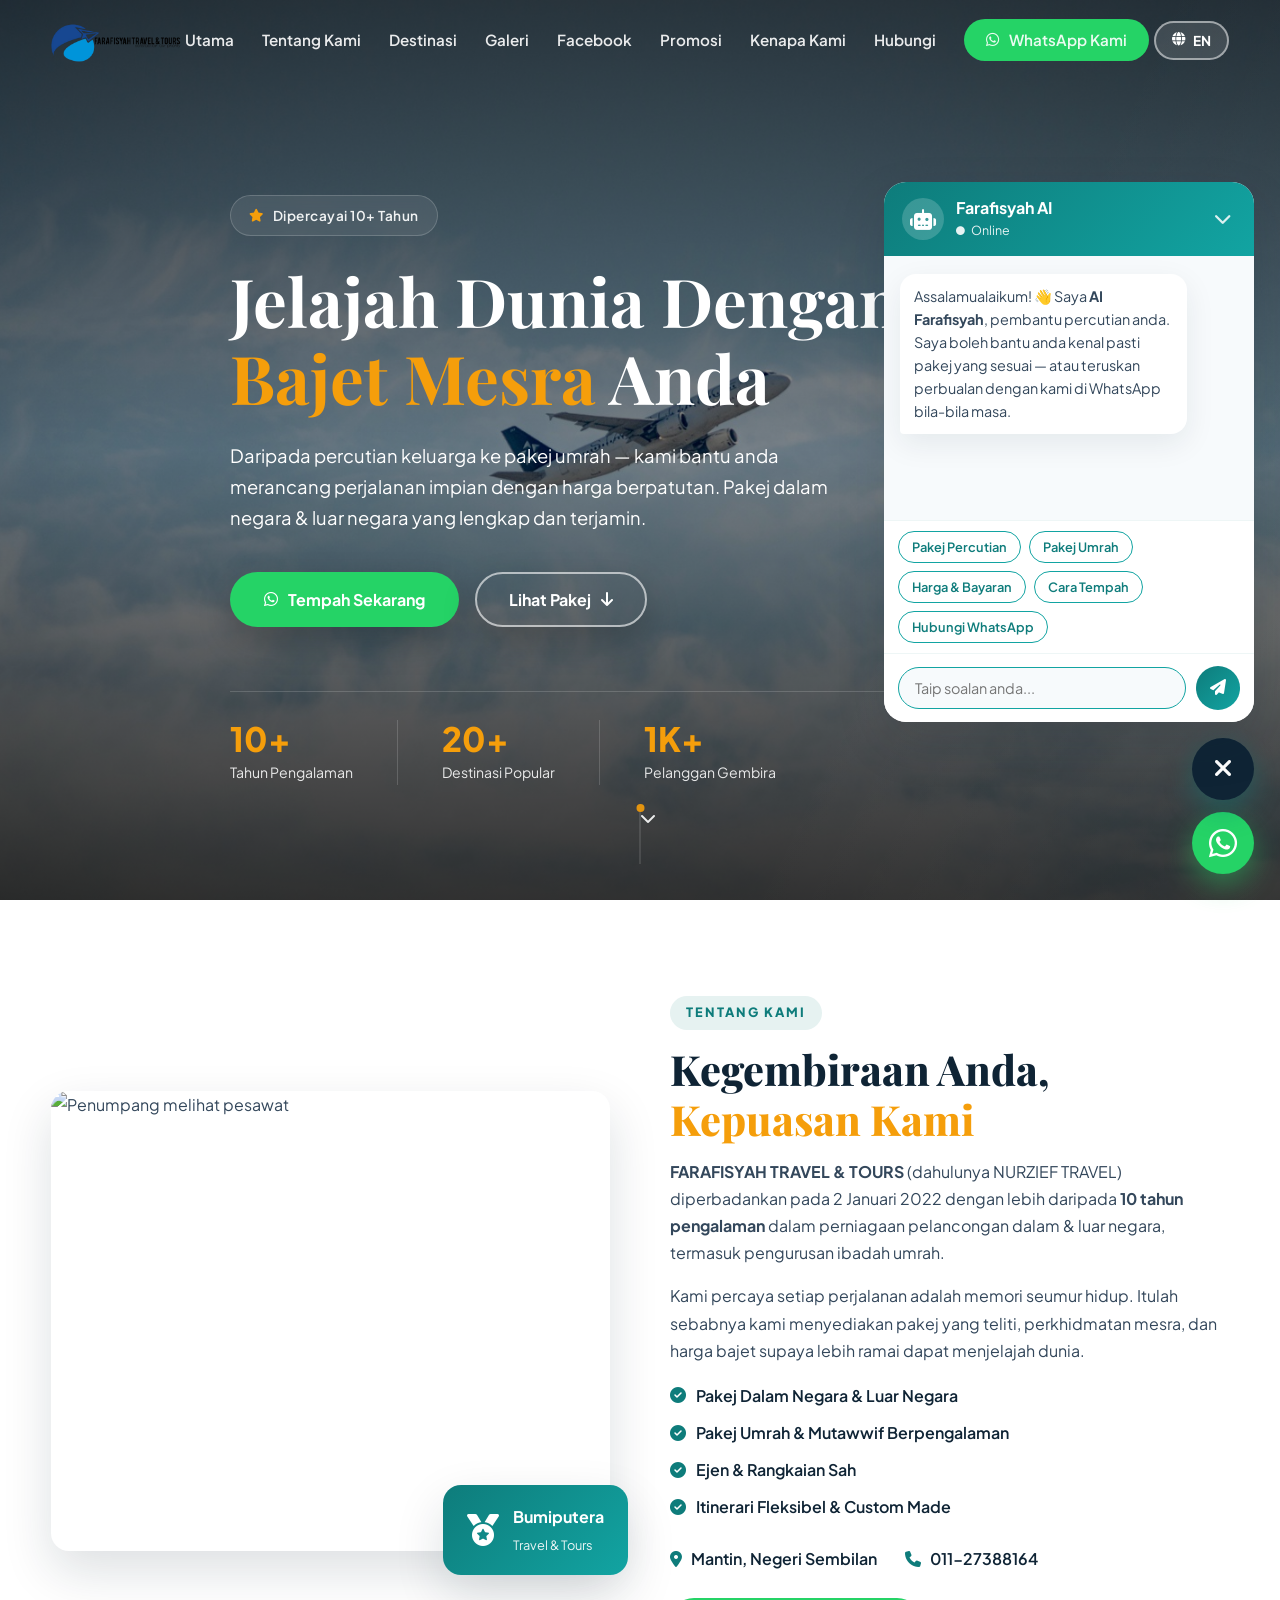
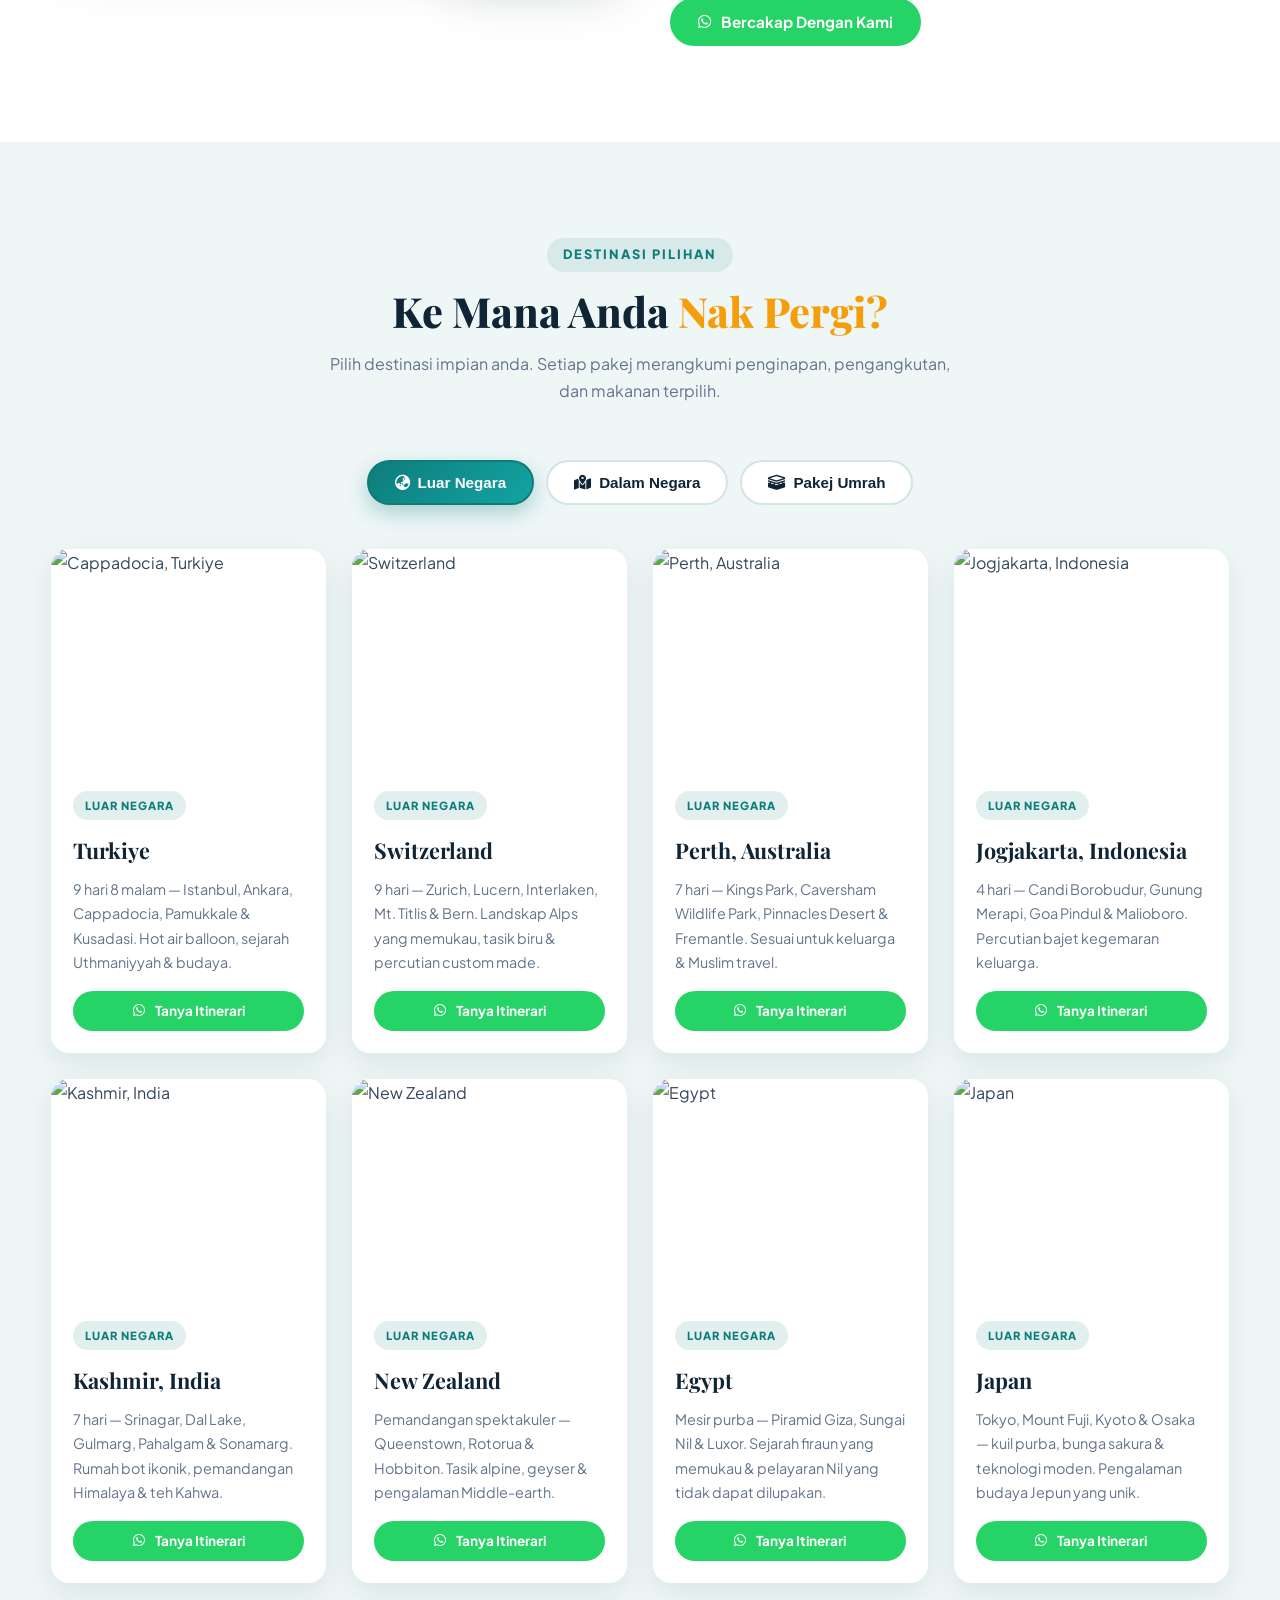
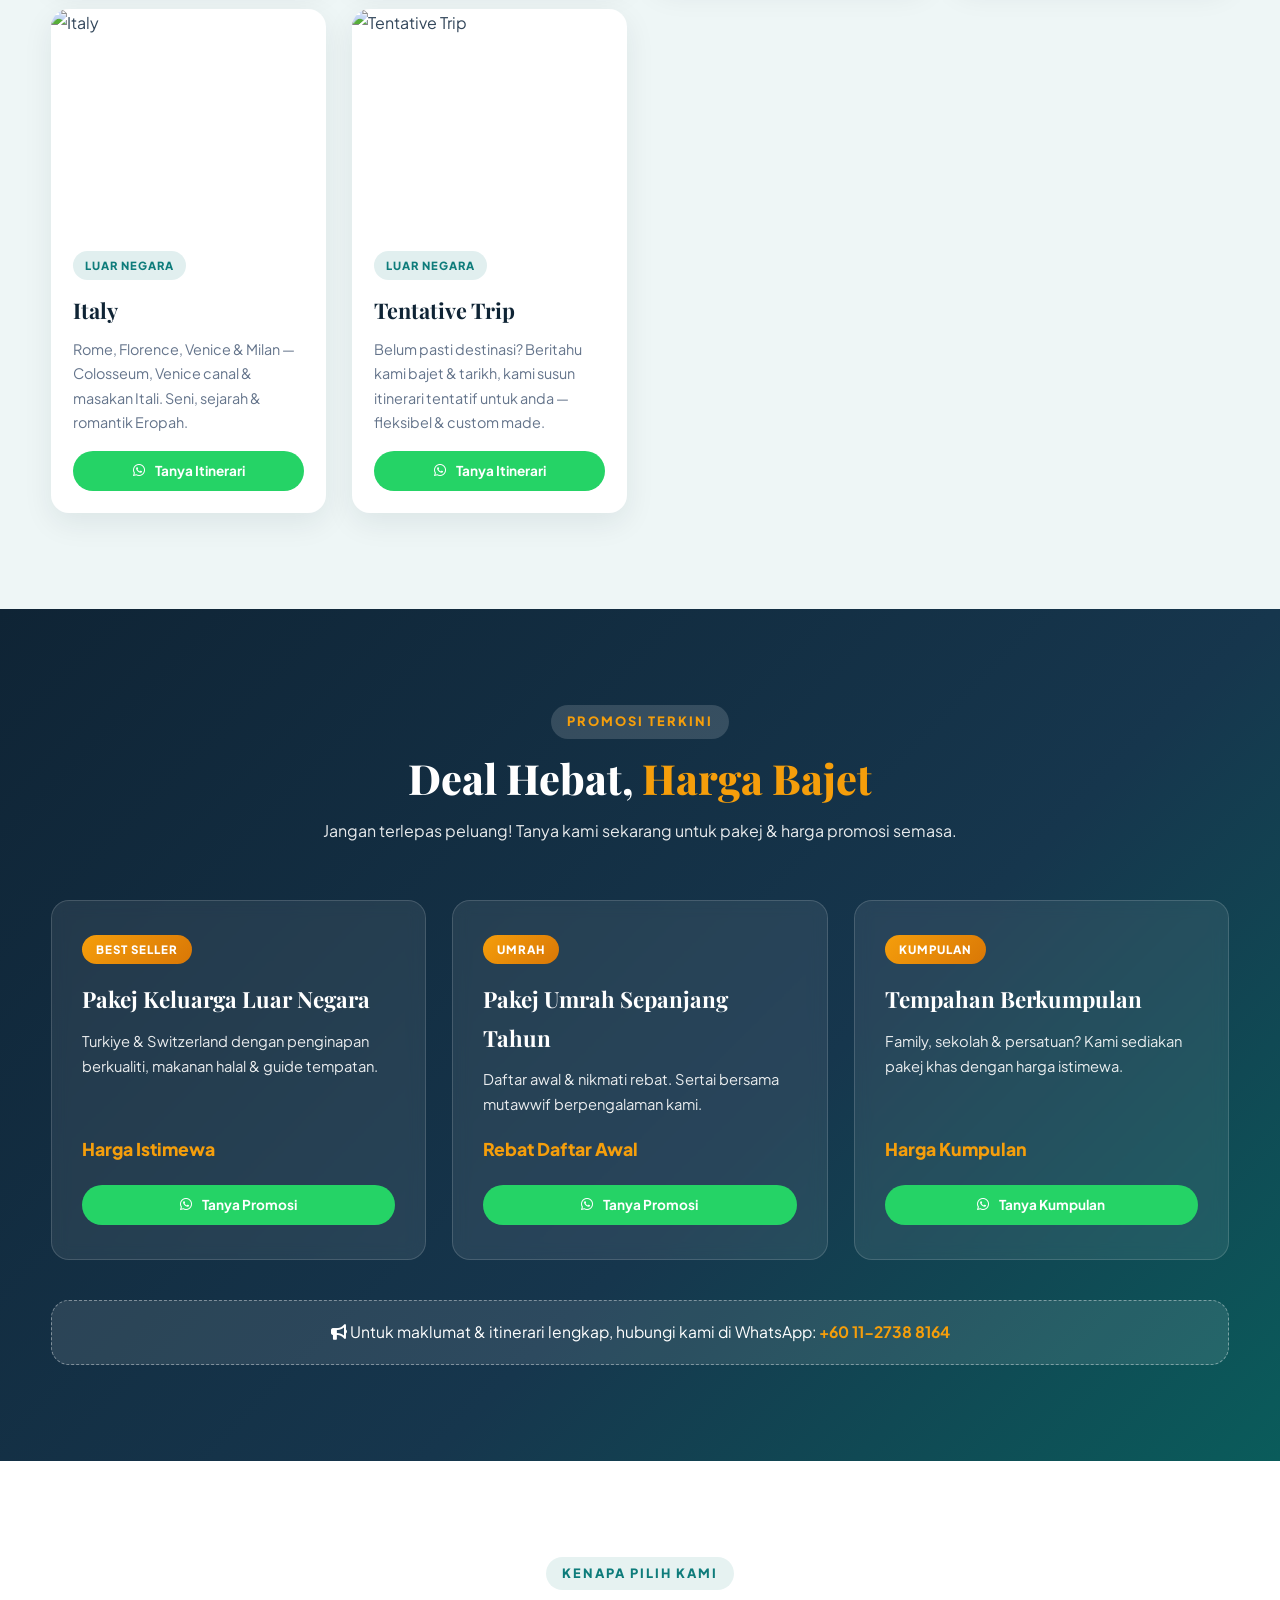
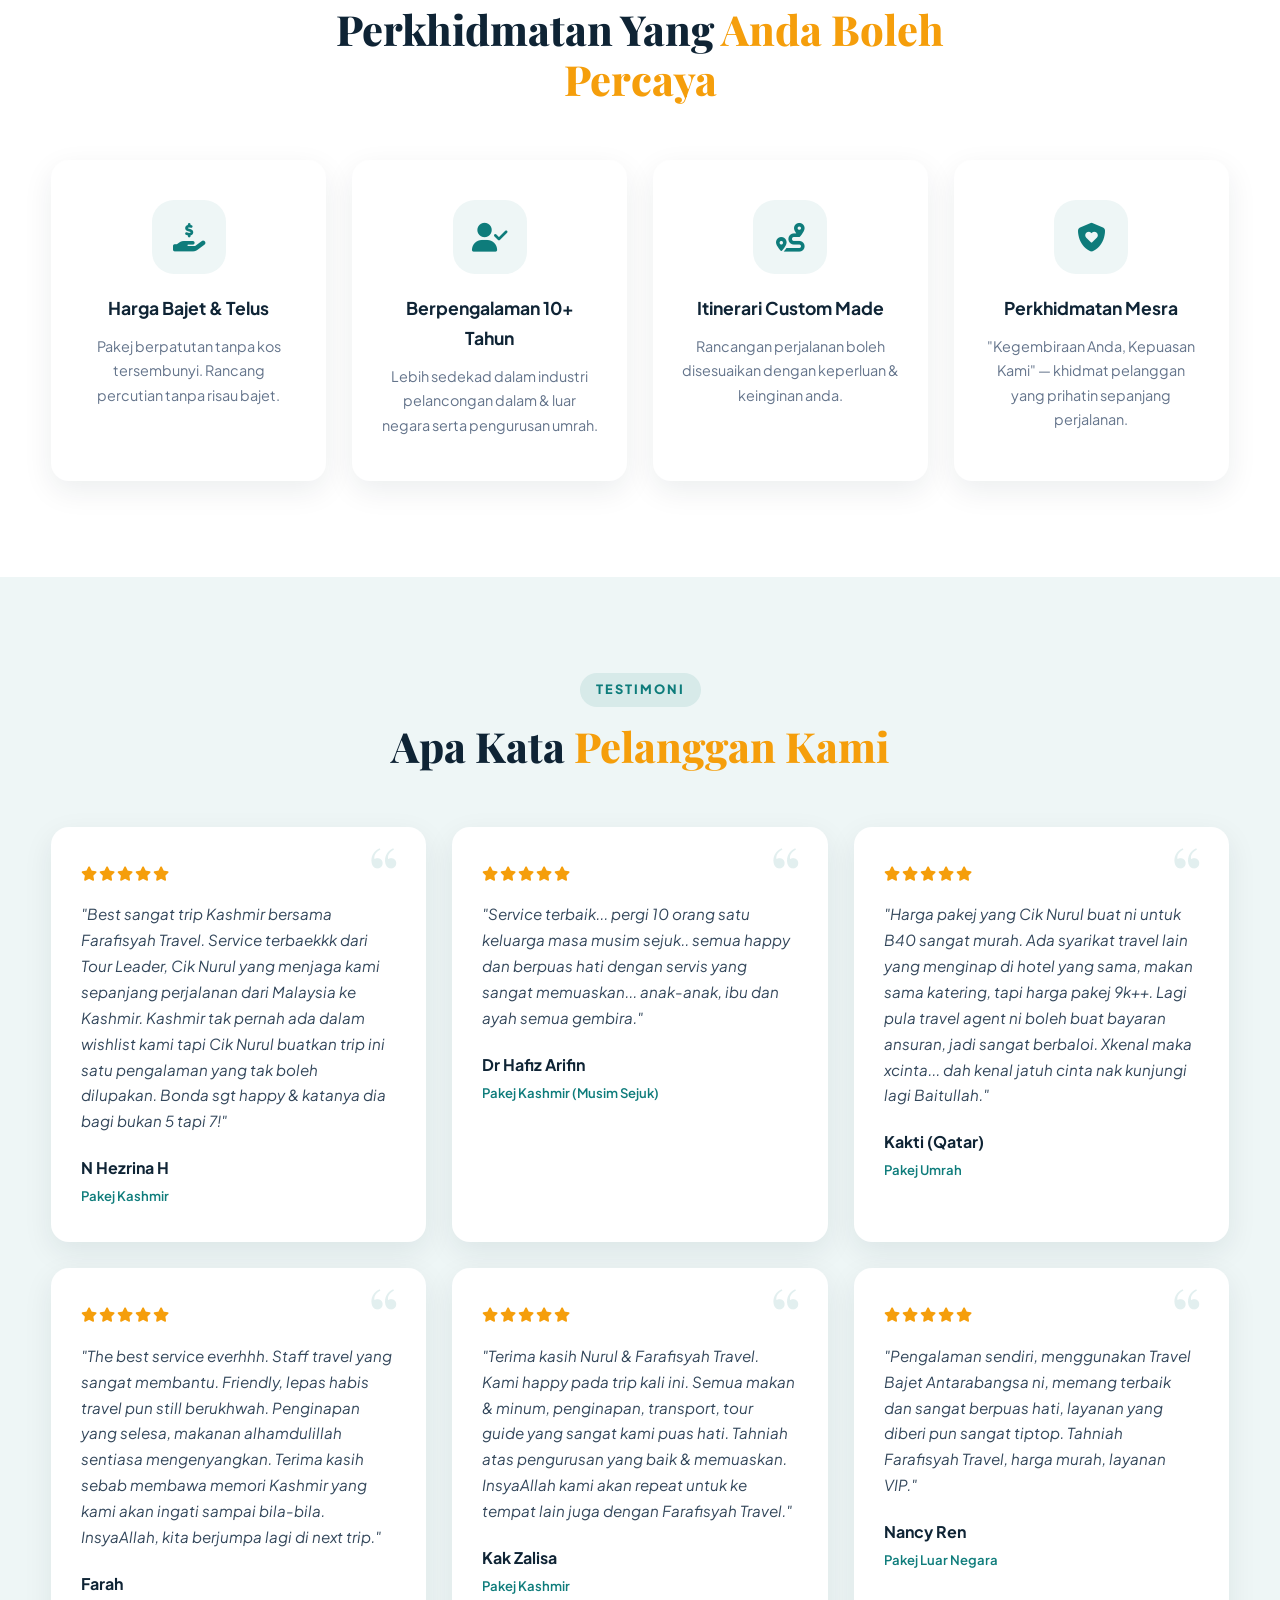
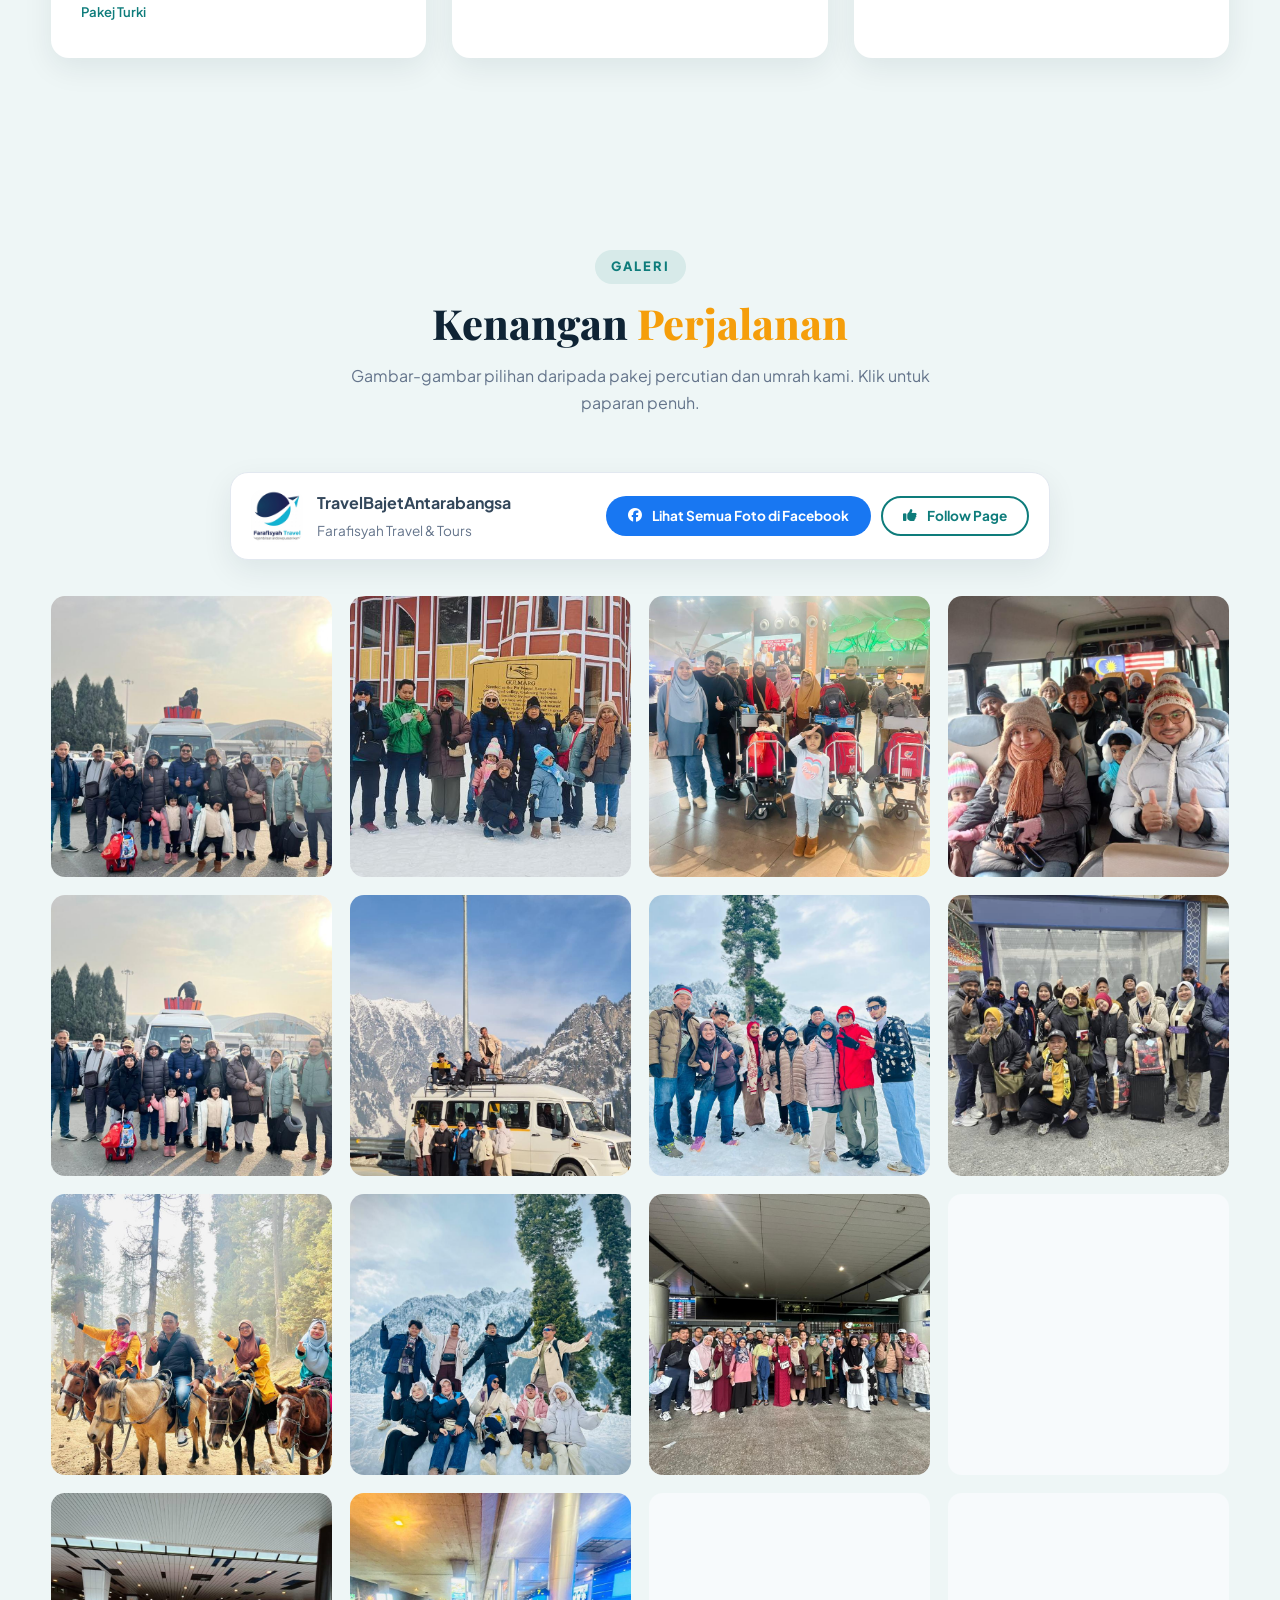
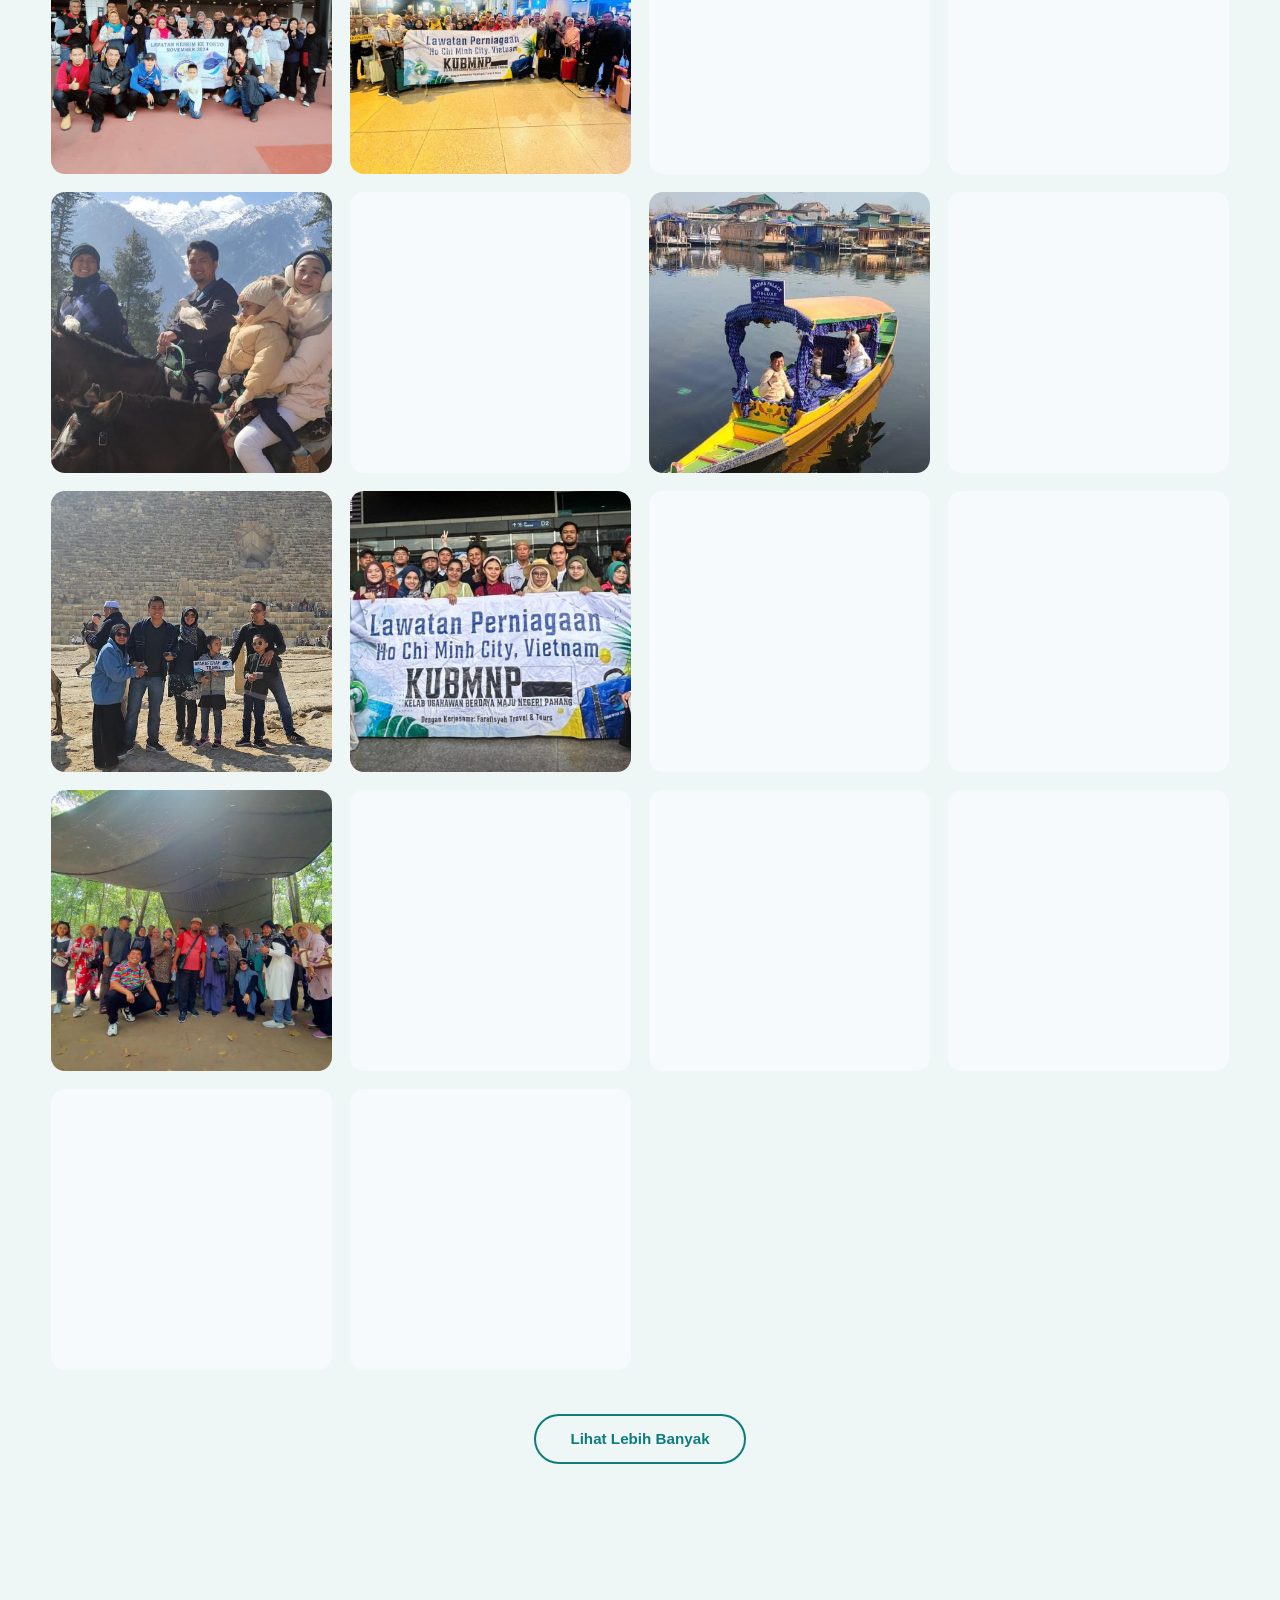
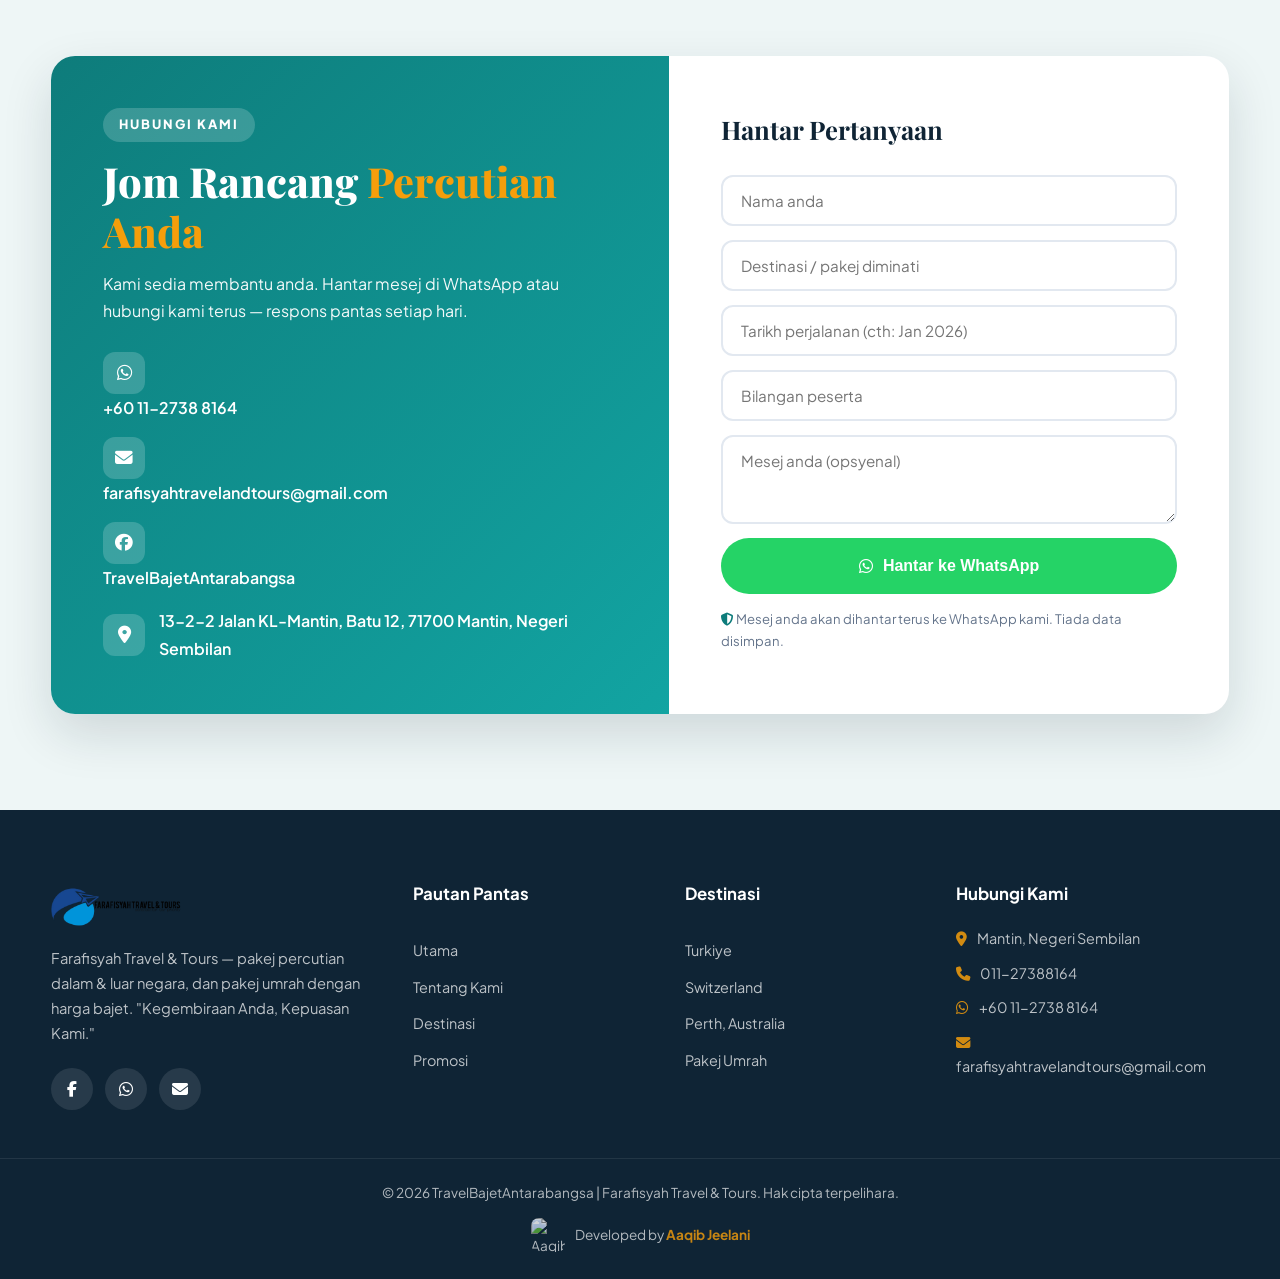
==== commit 79f8970f: "update" ====
--- a/index.html
+++ b/index.html
@@ -189,6 +189,33 @@
               <a href="https://wa.me/601127388164?text=Assalamualaikum%2C%20saya%20berminat%20dengan%20PAKEJ%20EGYPT.%20Boleh%20kongsi%20itinerari%20dan%20harga%3F" data-i18n-href="wa_egypt" target="_blank" rel="noopener" class="btn btn-wa btn-sm btn-block"><i class="fa-brands fa-whatsapp"></i> <span data-i18n="btn_itinerary">Tanya Itinerari</span></a>
             </div>
           </article>
+        <article class="dest-card">
+            <div class="dest-img"><img src="https://images.unsplash.com/photo-1540959733332-eab4deabeeaf?q=80&w=1200&auto=format&fit=crop" alt="Japan"></div>
+            <div class="dest-body">
+              <span class="dest-flag" data-i18n="d_flag_luar">Luar Negara</span>
+              <h3 data-i18n="card_japan_title">Japan</h3>
+              <p data-i18n="card_japan_desc">Tokyo, Mount Fuji, Kyoto &amp; Osaka — kuil purba, bunga sakura &amp; teknologi moden. Pengalaman budaya Jepun yang unik.</p>
+              <a href="https://wa.me/601127388164?text=Assalamualaikum%2C%20saya%20berminat%20dengan%20PAKEJ%20JAPAN.%20Boleh%20kongsi%20itinerari%20dan%20harga%3F" data-i18n-href="wa_japan" target="_blank" rel="noopener" class="btn btn-wa btn-sm btn-block"><i class="fa-brands fa-whatsapp"></i> <span data-i18n="btn_itinerary">Tanya Itinerari</span></a>
+            </div>
+          </article>
+          <article class="dest-card">
+            <div class="dest-img"><img src="https://images.unsplash.com/photo-1516483638261-f4dbaf036963?q=80&w=1200&auto=format&fit=crop" alt="Italy"></div>
+            <div class="dest-body">
+              <span class="dest-flag" data-i18n="d_flag_luar">Luar Negara</span>
+              <h3 data-i18n="card_italy_title">Italy</h3>
+              <p data-i18n="card_italy_desc">Rome, Florence, Venice &amp; Milan — Colosseum, Venice canal &amp; masakan Itali. Seni, sejarah &amp; romantik Eropah.</p>
+              <a href="https://wa.me/601127388164?text=Assalamualaikum%2C%20saya%20berminat%20dengan%20PAKEJ%20ITALY.%20Boleh%20kongsi%20itinerari%20dan%20harga%3F" data-i18n-href="wa_italy" target="_blank" rel="noopener" class="btn btn-wa btn-sm btn-block"><i class="fa-brands fa-whatsapp"></i> <span data-i18n="btn_itinerary">Tanya Itinerari</span></a>
+            </div>
+          </article>
+          <article class="dest-card">
+            <div class="dest-img"><img src="https://images.unsplash.com/photo-1488646953014-85cb44e25828?q=80&w=1200&auto=format&fit=crop" alt="Tentative Trip"></div>
+            <div class="dest-body">
+              <span class="dest-flag" data-i18n="d_flag_luar">Luar Negara</span>
+              <h3 data-i18n="card_tentative_title">Tentative Trip</h3>
+              <p data-i18n="card_tentative_desc">Belum pasti destinasi? Beritahu kami bajet &amp; tarikh, kami susun itinerari tentatif untuk anda — fleksibel &amp; custom made.</p>
+              <a href="https://wa.me/601127388164?text=Assalamualaikum%2C%20saya%20berminat%20dengan%20TENTATIVE%20TRIP.%20Boleh%20bantu%20susun%20itinerari%3F" data-i18n-href="wa_tentative" target="_blank" rel="noopener" class="btn btn-wa btn-sm btn-block"><i class="fa-brands fa-whatsapp"></i> <span data-i18n="btn_itinerary">Tanya Itinerari</span></a>
+            </div>
+          </article>
         </div>
       </div>
 
@@ -410,10 +437,9 @@
           <p data-i18n="contact_desc">Kami sedia membantu anda. Hantar mesej di WhatsApp atau hubungi kami terus â€” respons pantas setiap hari.</p>
           <ul class="contact-list">
             <li><a href="https://wa.me/601127388164" target="_blank" rel="noopener"><i class="fa-brands fa-whatsapp"></i> <span data-i18n="c_wa">+60 11-2738 8164</span></a></li>
-            <li><a href="tel:+60179154864"><i class="fa-solid fa-phone"></i> <span data-i18n="c_phone">017-915 4864</span></a></li>
             <li><a href="mailto:farafisyahtravelandtours@gmail.com"><i class="fa-solid fa-envelope"></i> <span data-i18n="c_email">farafisyahtravelandtours@gmail.com</span></a></li>
             <li><a href="https://www.facebook.com/TravelBajetAntarabangsa" target="_blank" rel="noopener"><i class="fa-brands fa-facebook"></i> <span data-i18n="c_fb">TravelBajetAntarabangsa</span></a></li>
-            <li><i class="fa-solid fa-location-dot"></i> <span data-i18n="c_addr">PT 2625-C Jalan Pasir Puteh, Kg Kubang Keranji, 16150 Kota Bharu, Kelantan</span></li>
+            <li><i class="fa-solid fa-location-dot"></i> <span data-i18n="c_addr">13-2-2 Jalan KL-Mantin, Batu 12, 71700 Mantin, Negeri Sembilan</span></li>
           </ul>
         </div>
         <div class="contact-form">
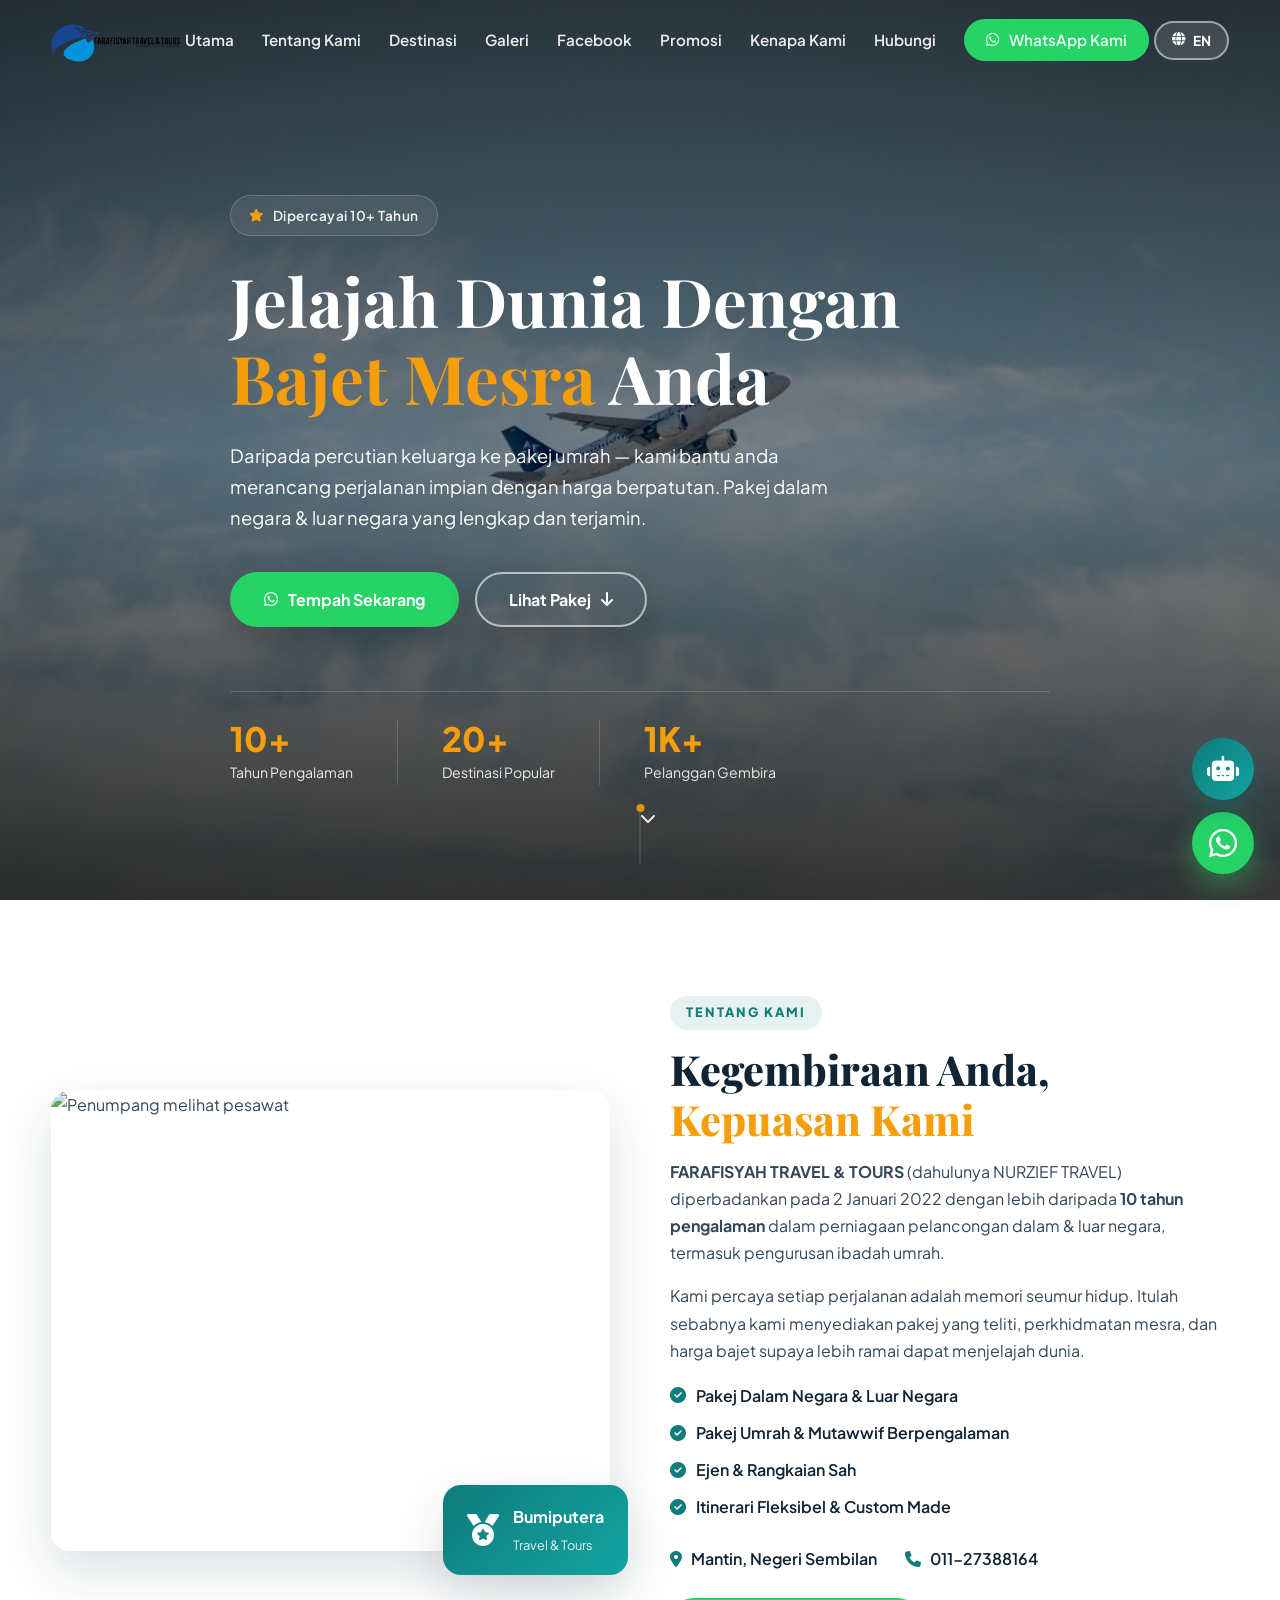
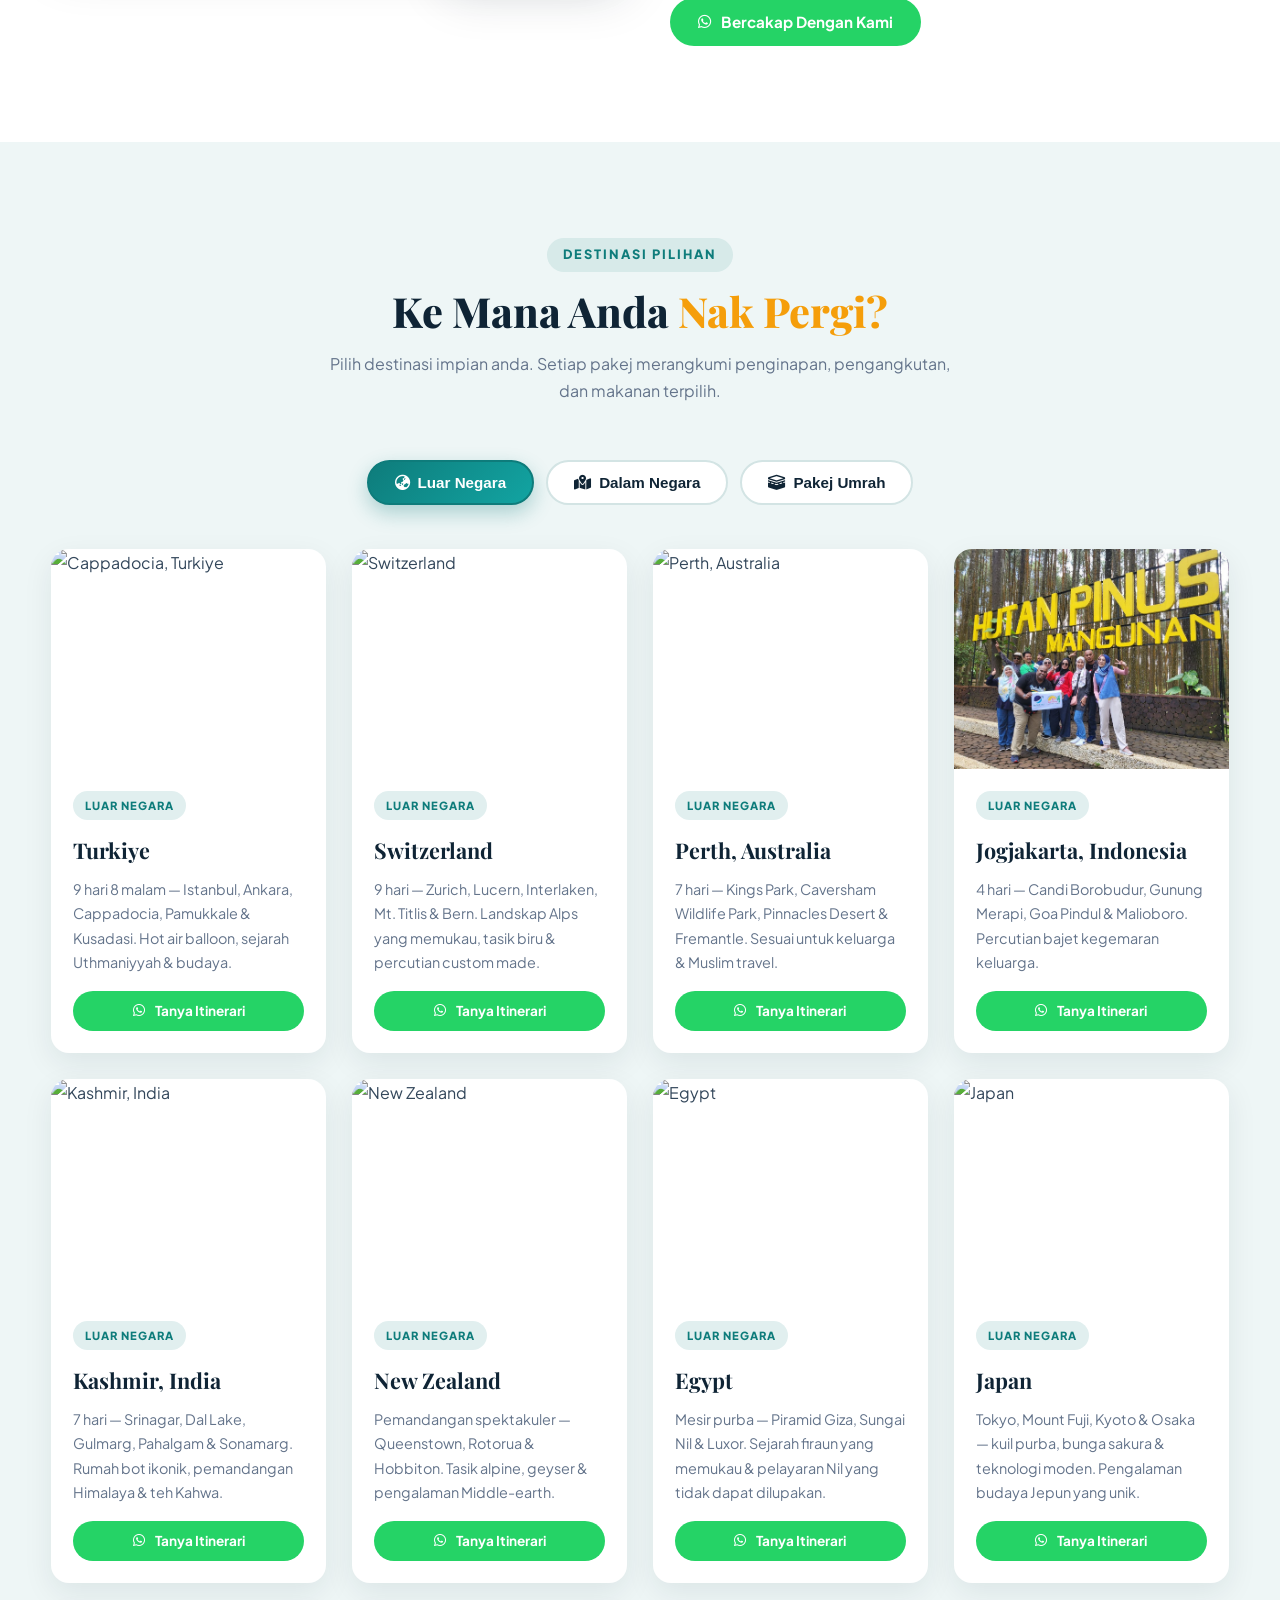
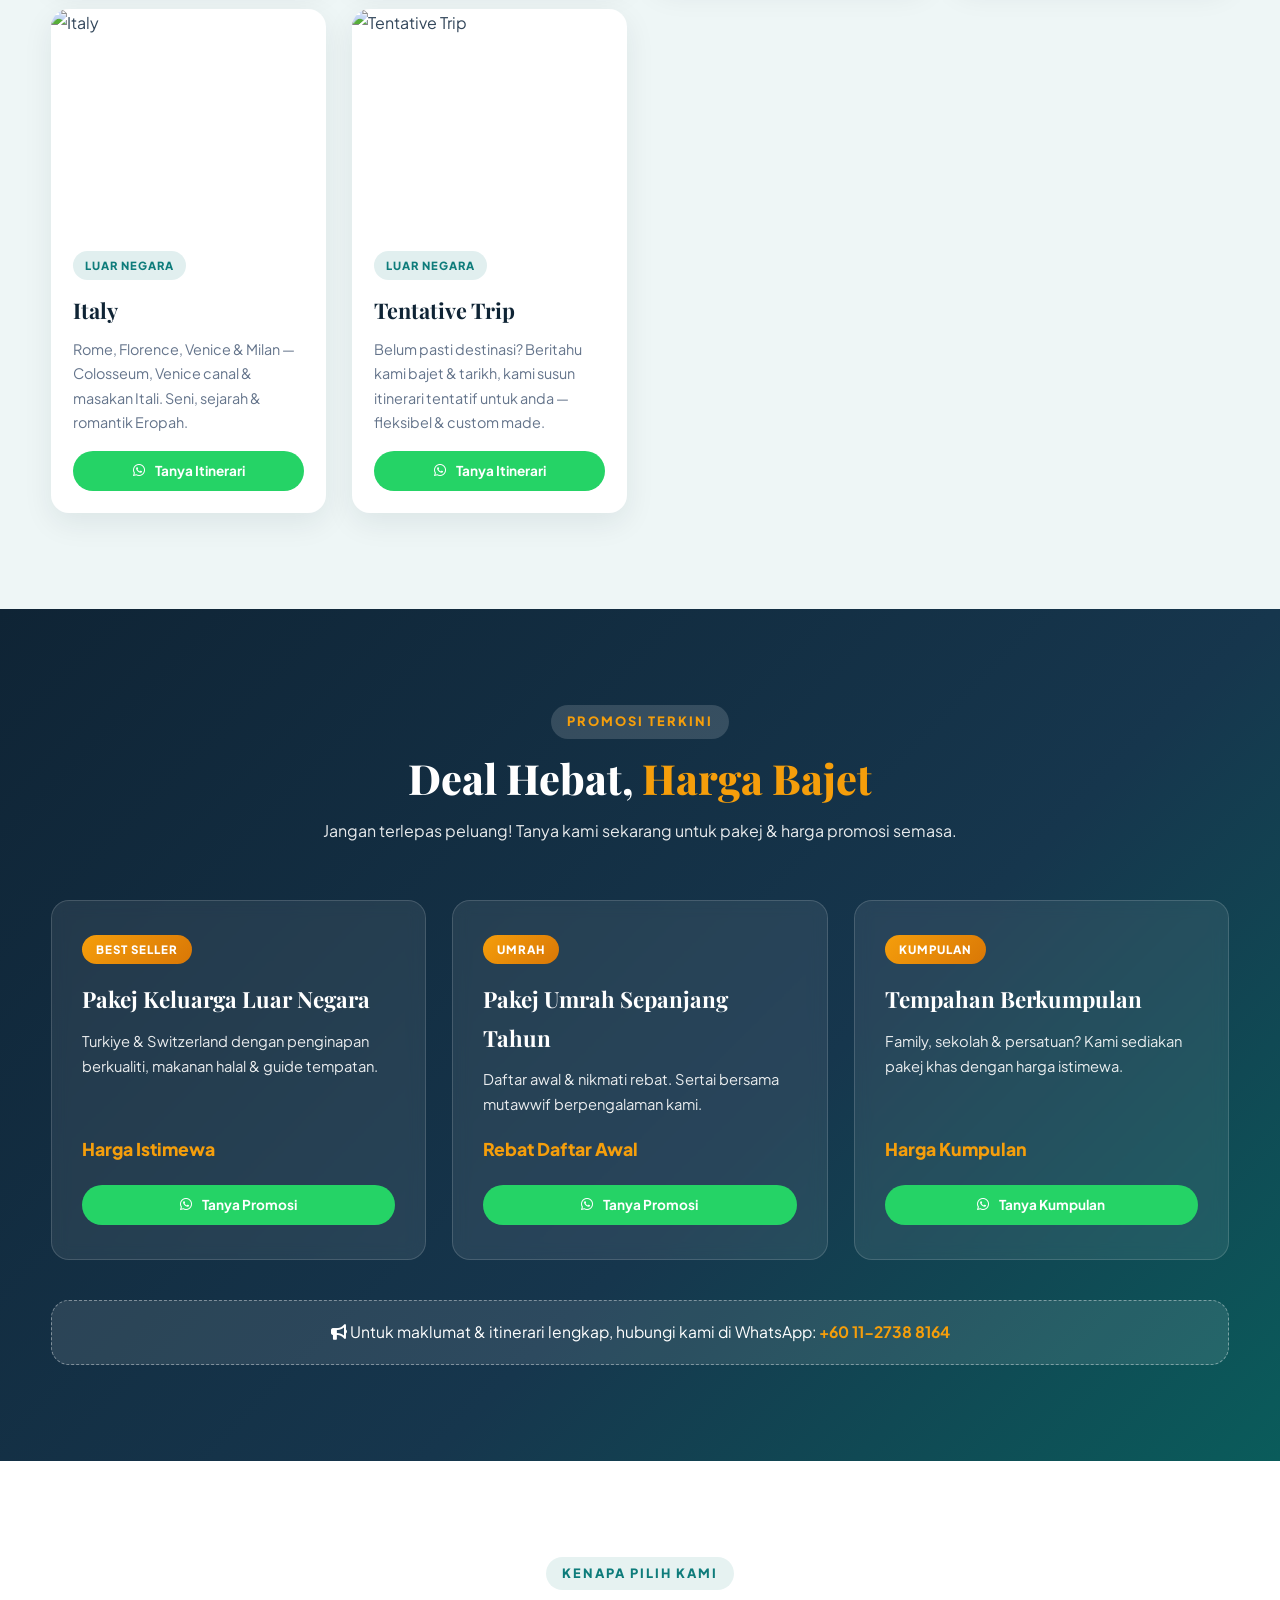
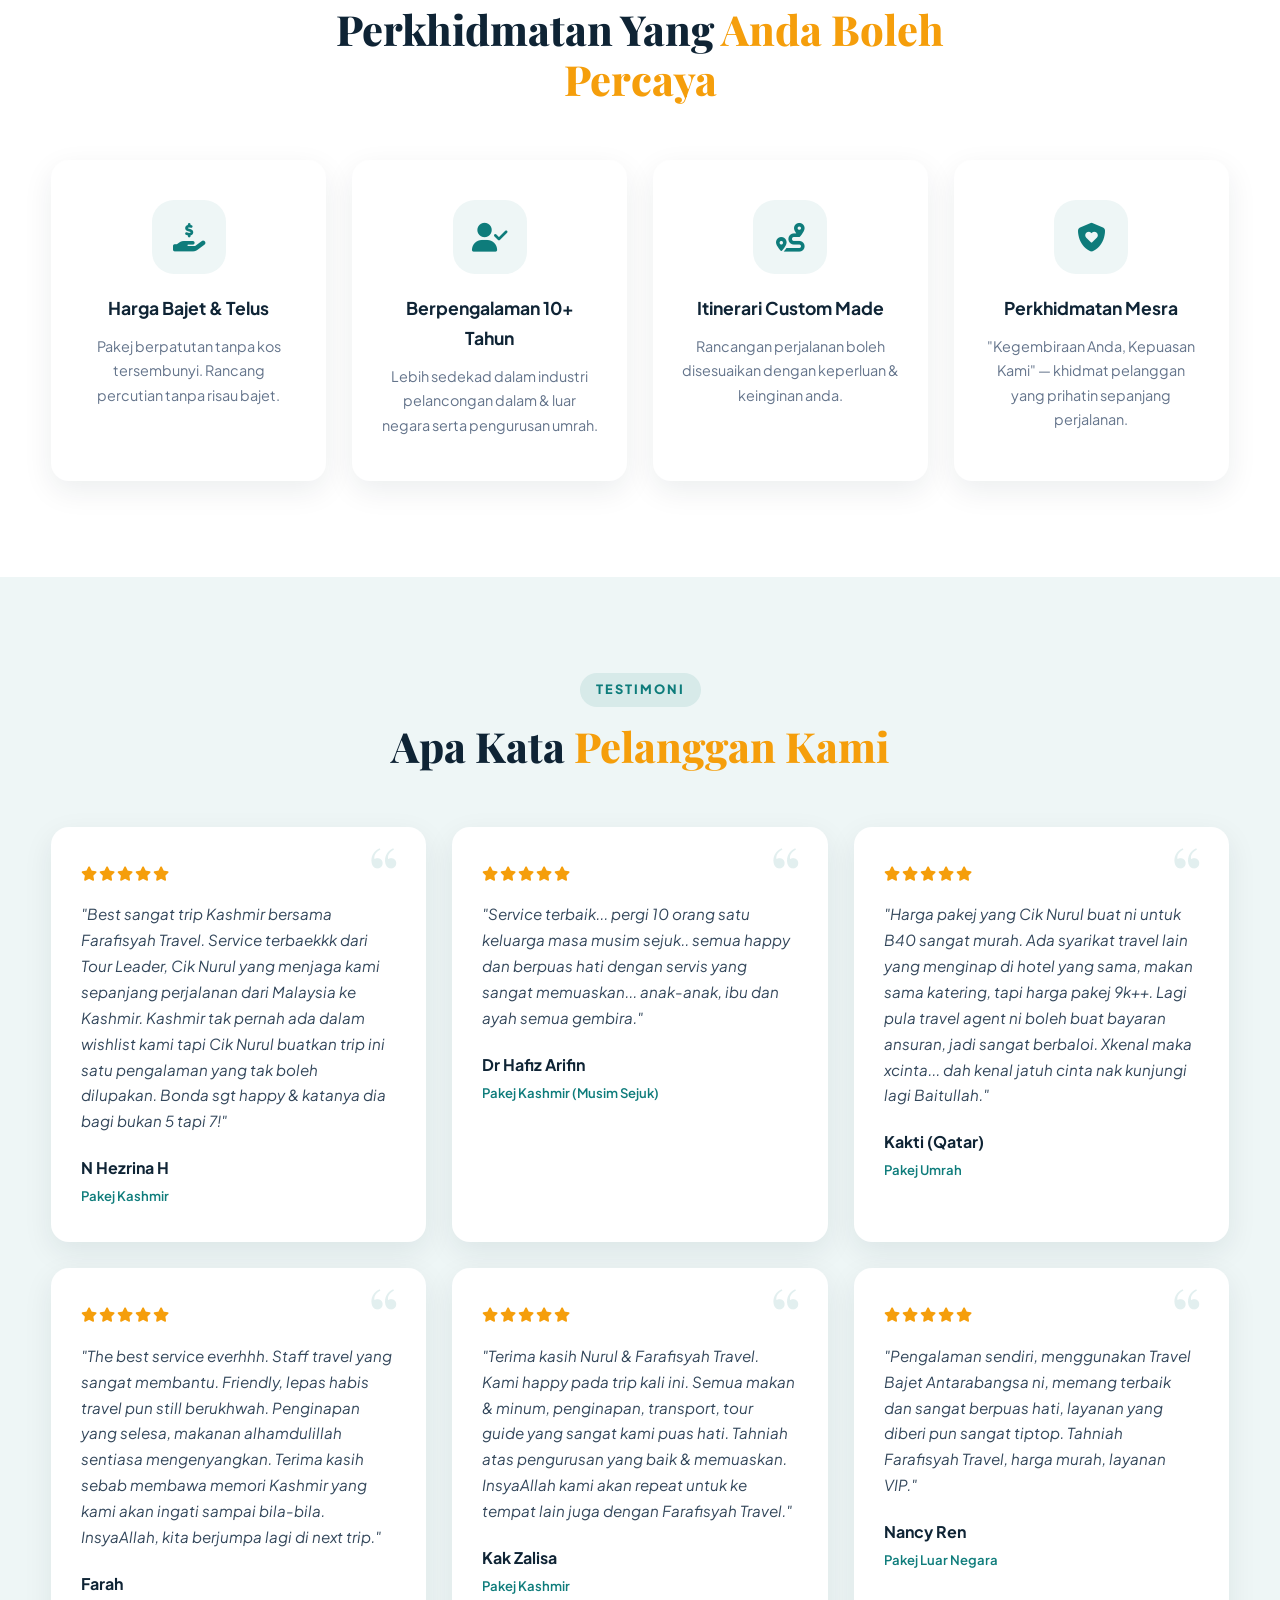
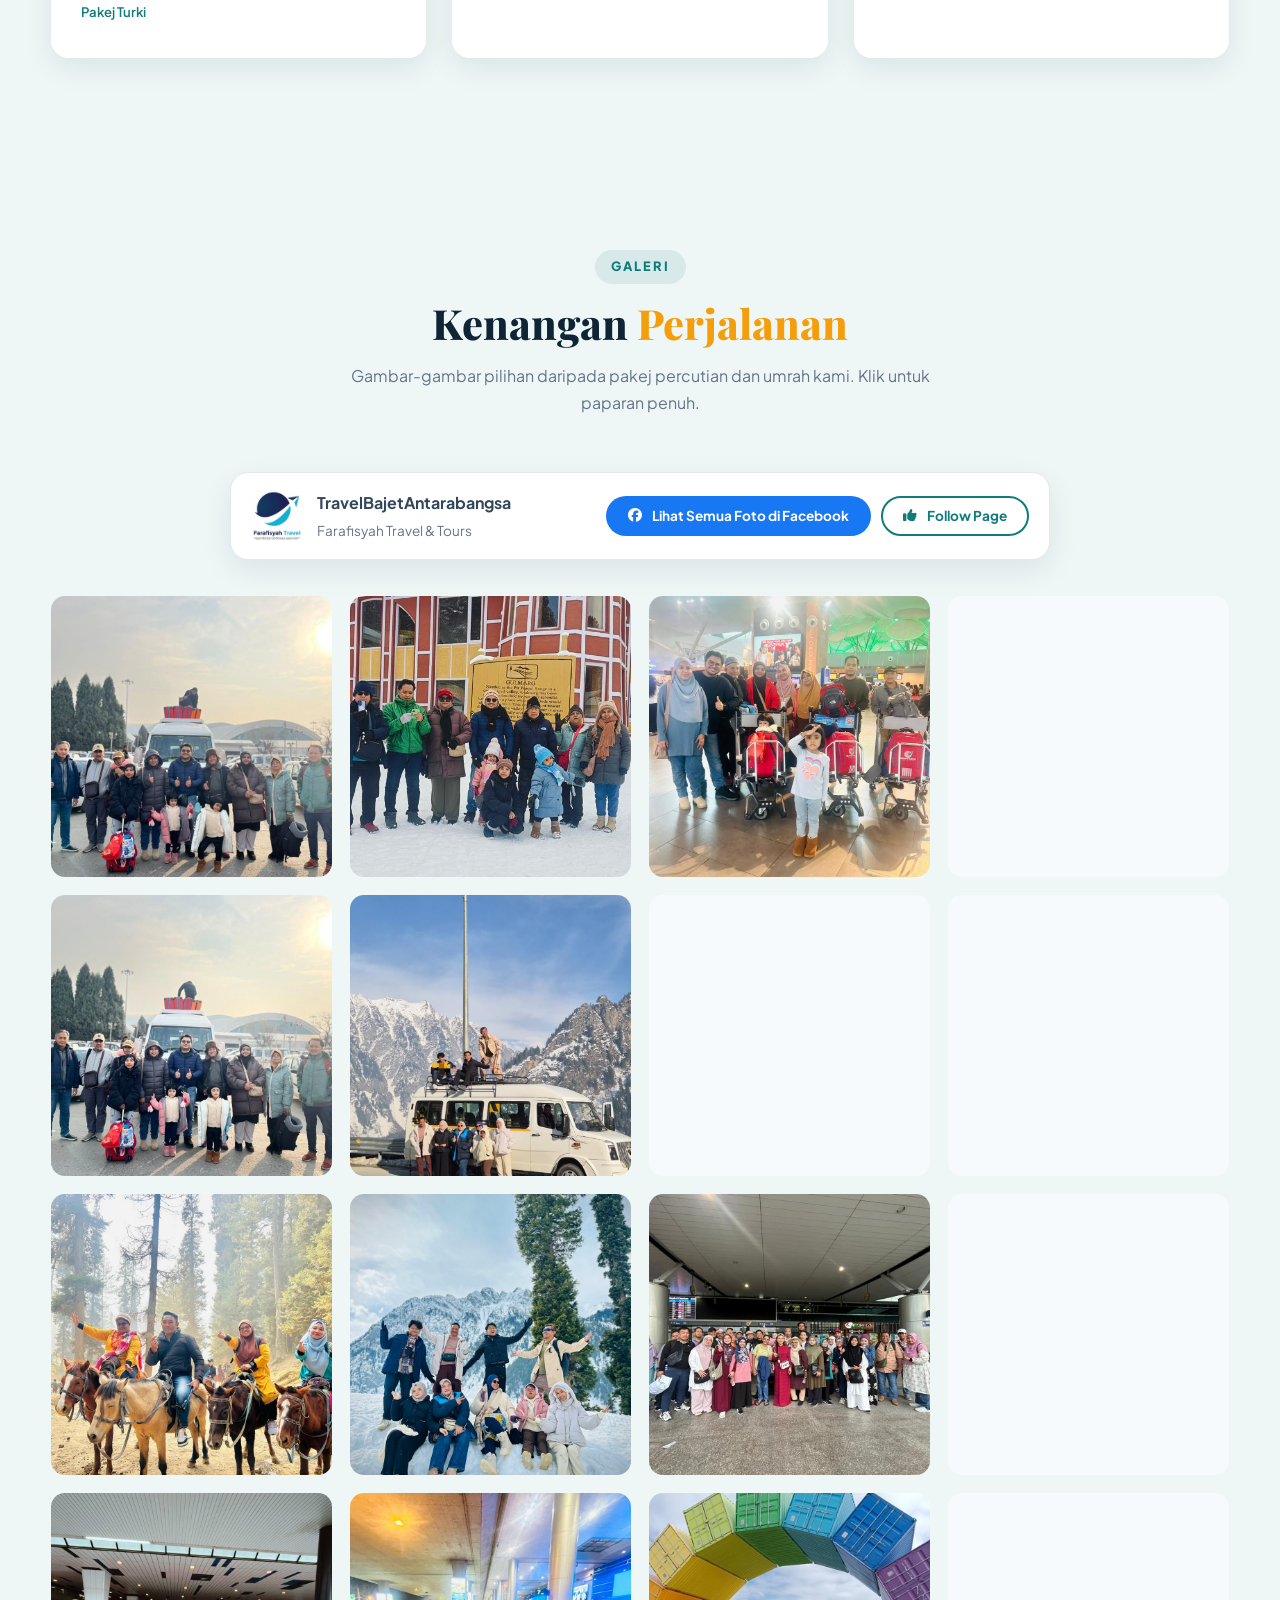
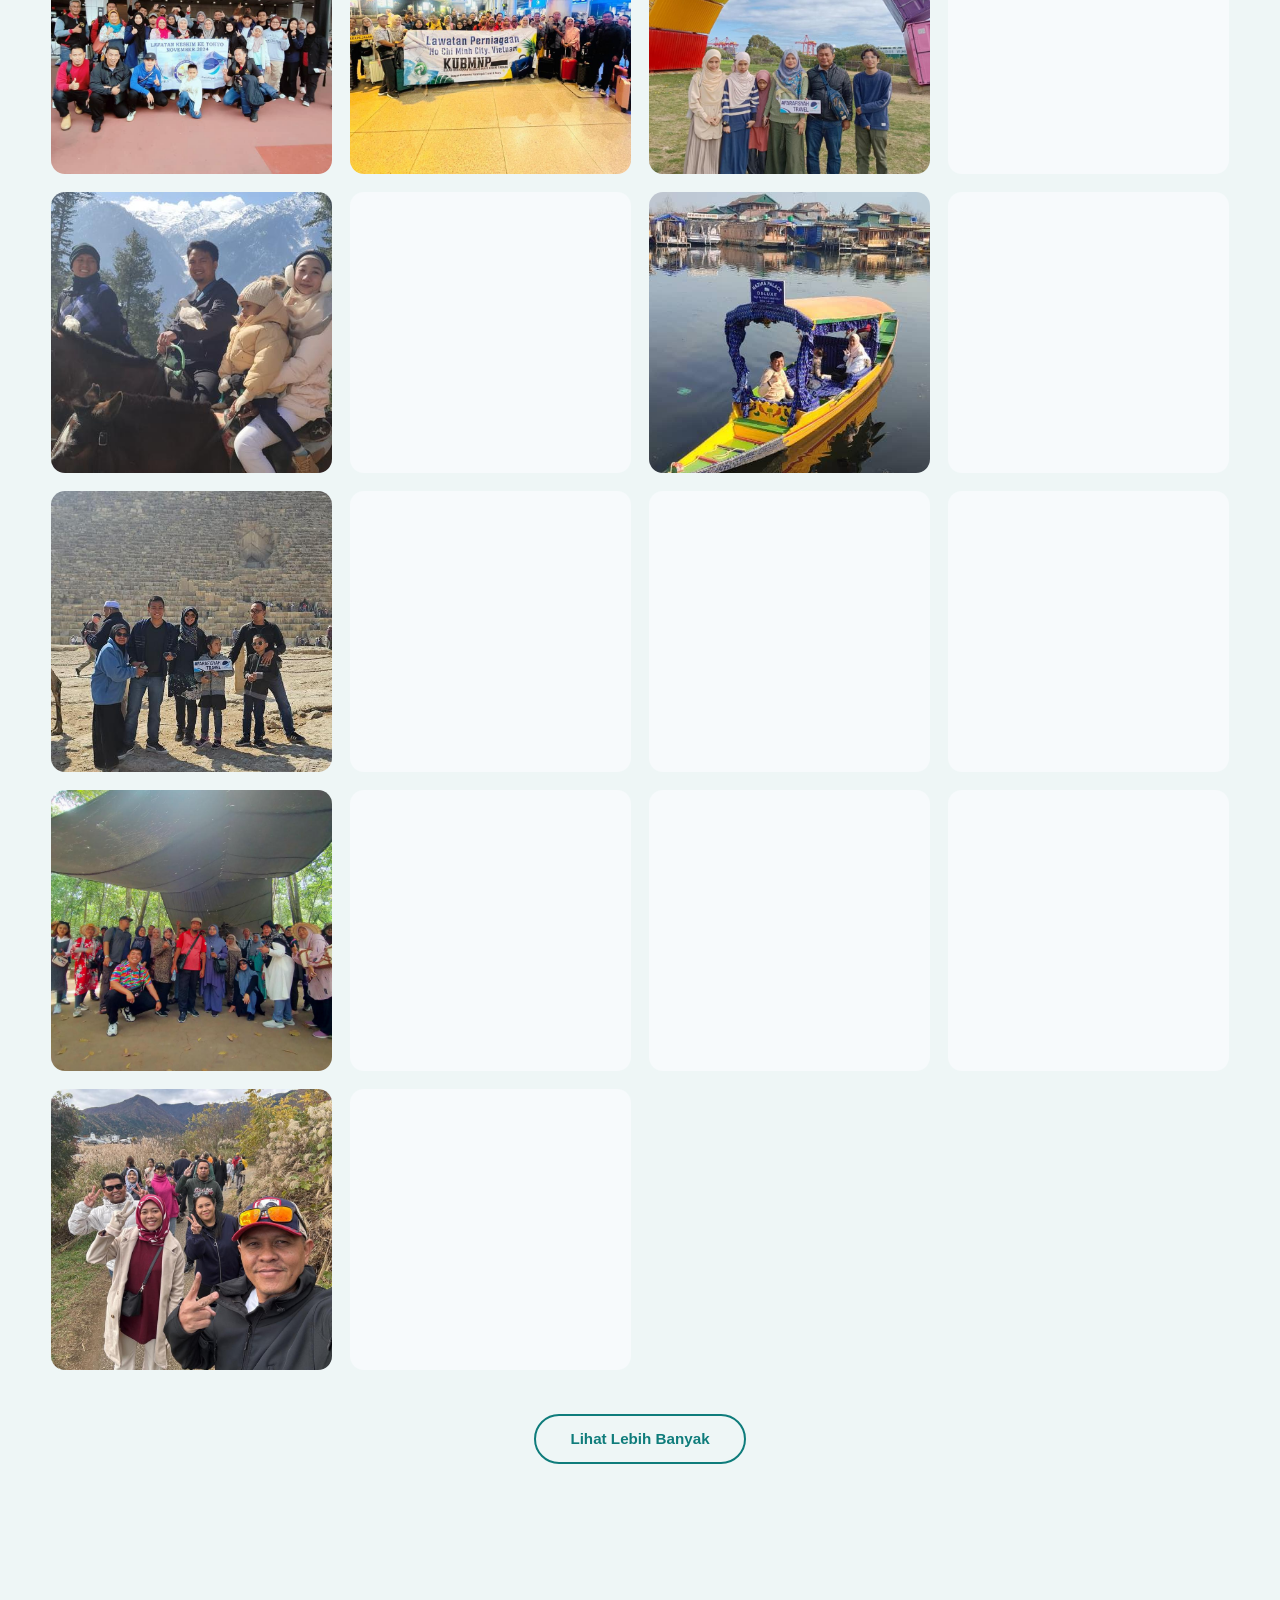
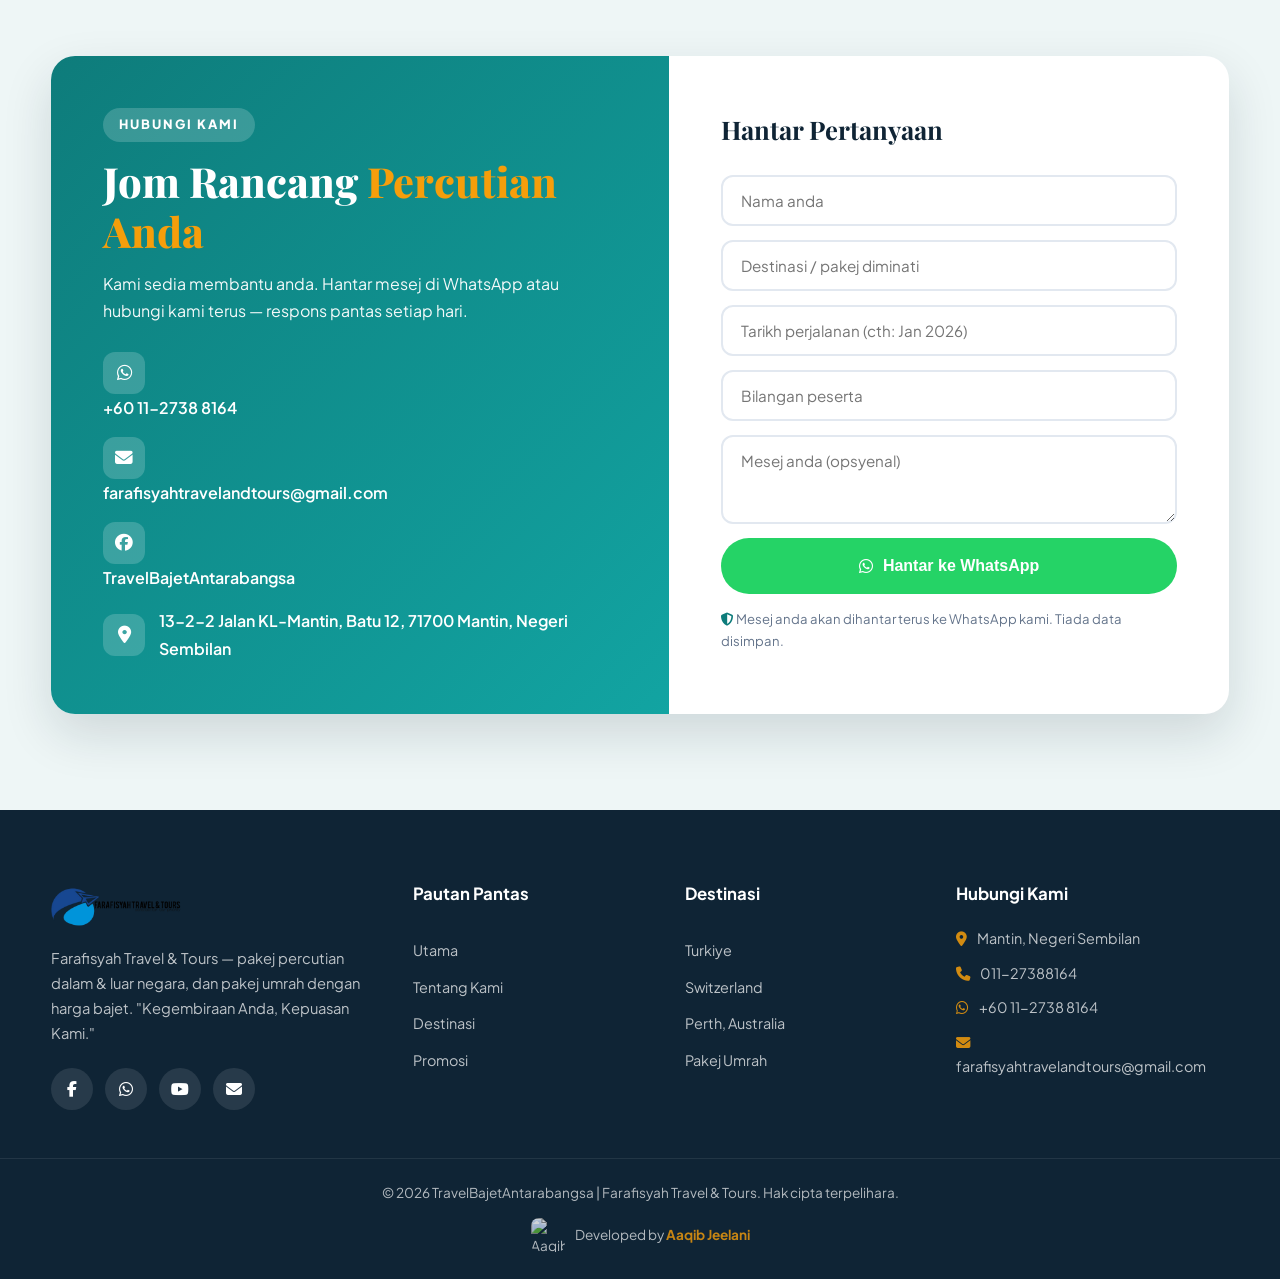
==== commit 7ea759ed: "update" ====
--- a/index.html
+++ b/index.html
@@ -154,7 +154,7 @@
             </div>
           </article>
           <article class="dest-card">
-            <div class="dest-img"><img src="https://images.unsplash.com/photo-1516549655169-df83a0774514?q=80&w=1200&auto=format&fit=crop" alt="Jogjakarta, Indonesia"></div>
+            <div class="dest-img"><img src="assets\img\ind.jpeg" alt="Jogjakarta, Indonesia"></div>
             <div class="dest-body">
               <span class="dest-flag" data-i18n="d_flag_luar">Luar Negara</span>
               <h3 data-i18n="card_jogja_title">Jogjakarta, Indonesia</h3>
@@ -467,6 +467,7 @@
         <div class="footer-social">
           <a href="https://www.facebook.com/TravelBajetAntarabangsa" target="_blank" rel="noopener" aria-label="Facebook"><i class="fa-brands fa-facebook-f"></i></a>
           <a href="https://wa.me/601127388164" target="_blank" rel="noopener" aria-label="WhatsApp"><i class="fa-brands fa-whatsapp"></i></a>
+          <a href="https://youtube.com/@farafisyahtravelandtours?si=0lj7Y34XB8A7dV0j" target="_blank" rel="noopener" aria-label="YouTube"><i class="fa-brands fa-youtube"></i></a>
           <a href="mailto:farafisyahtravelandtours@gmail.com" aria-label="Email"><i class="fa-solid fa-envelope"></i></a>
         </div>
       </div>
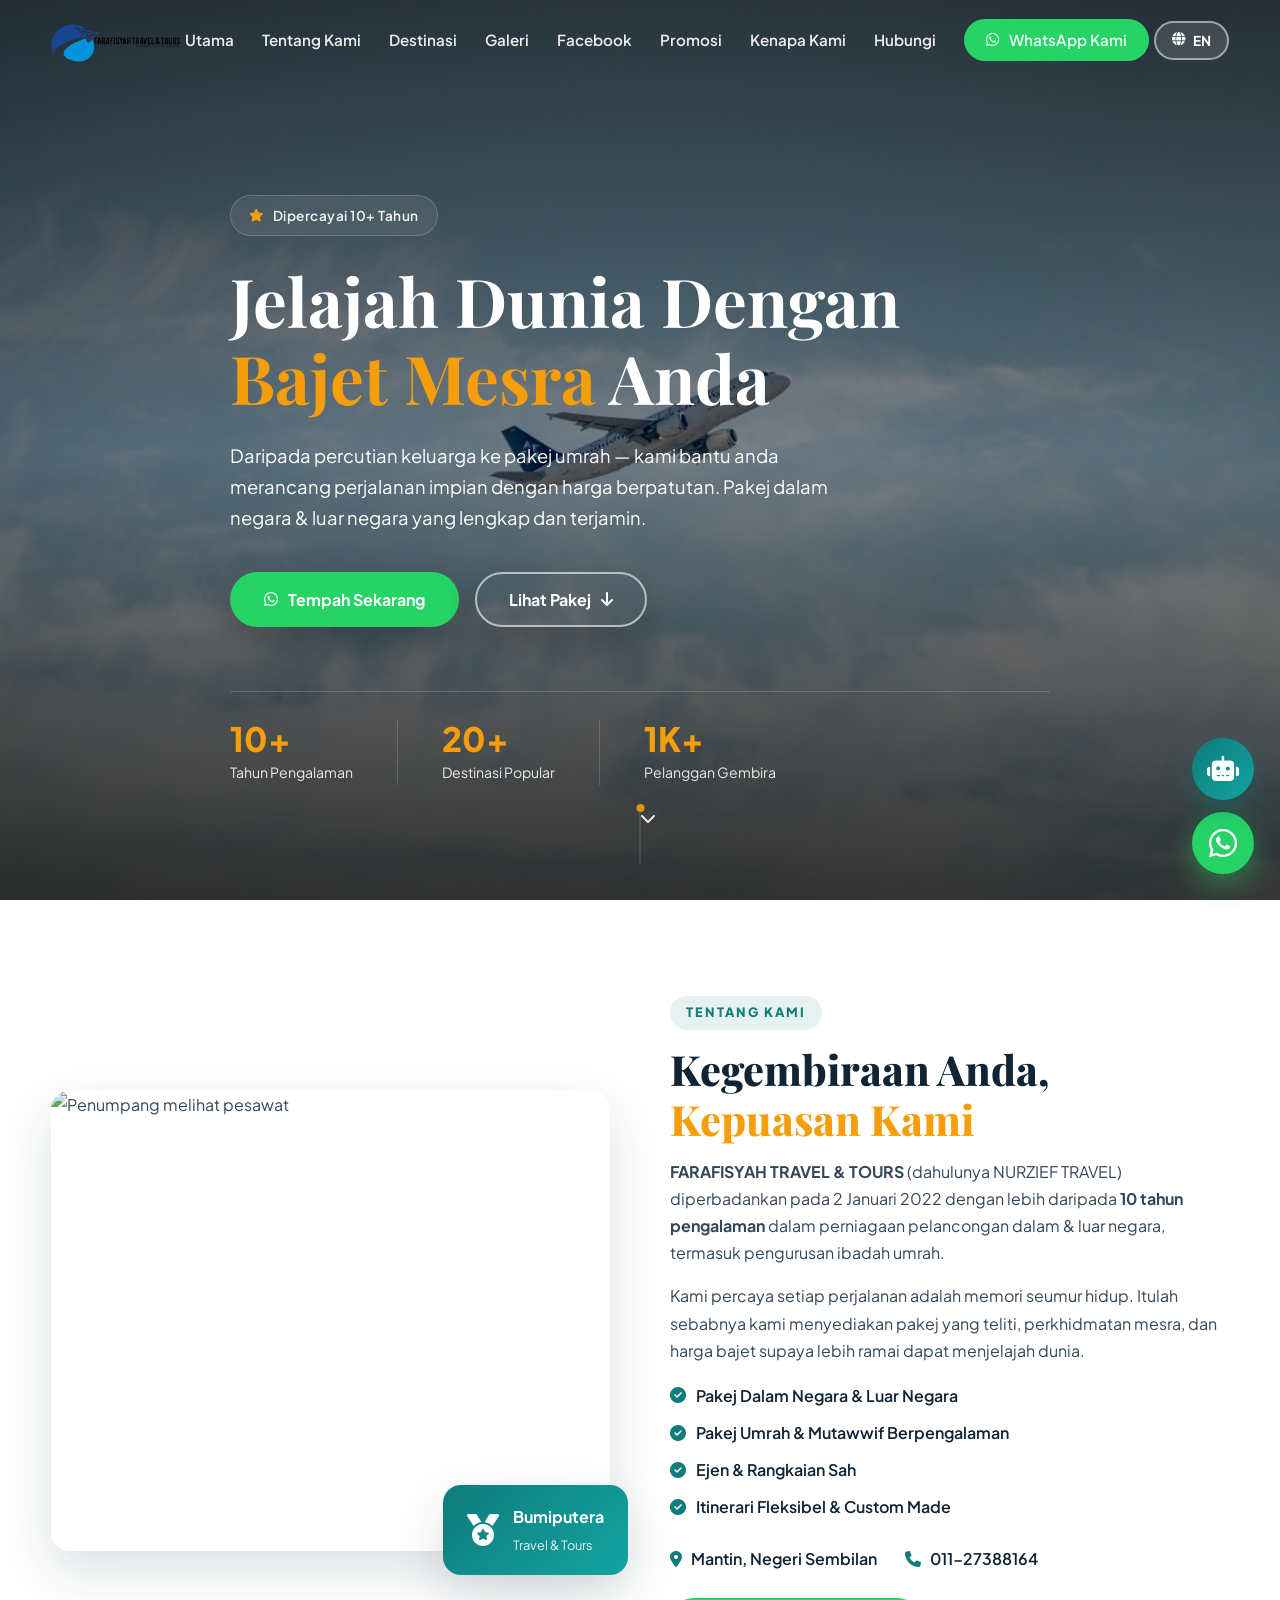
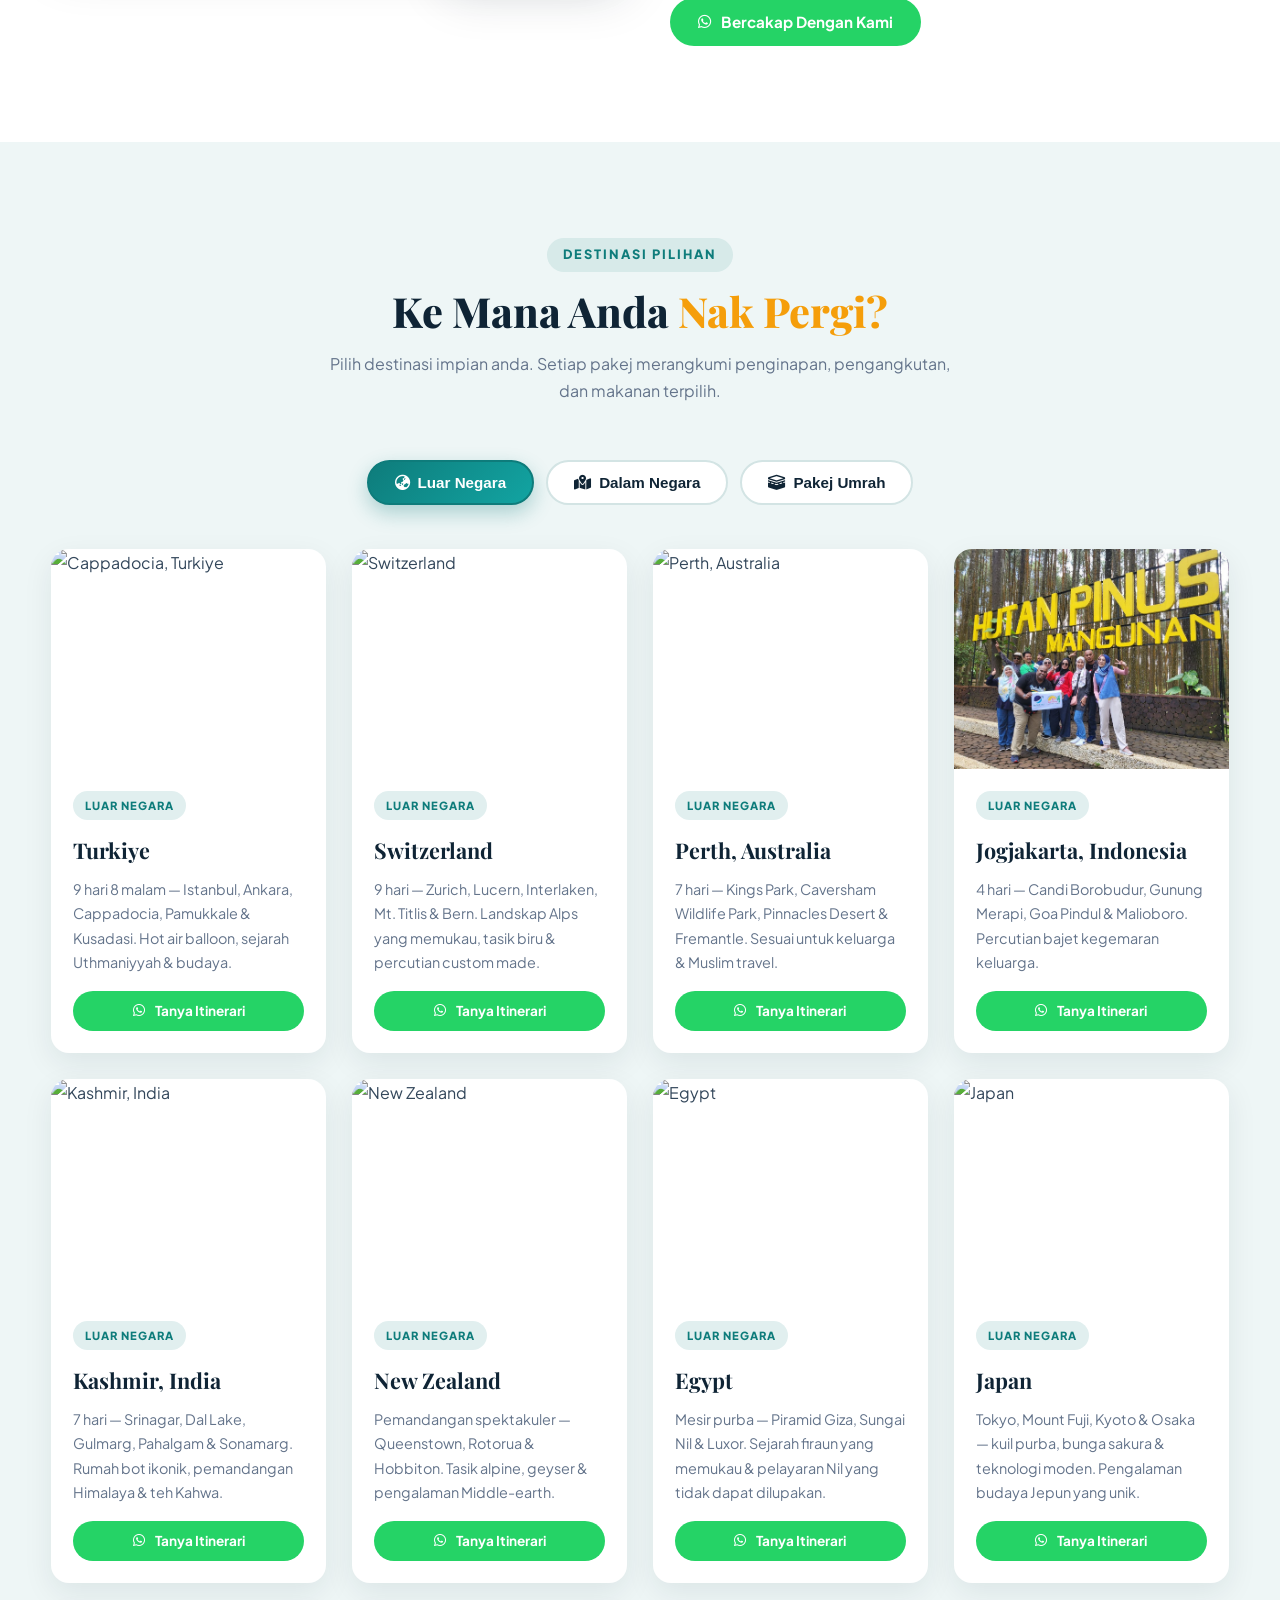
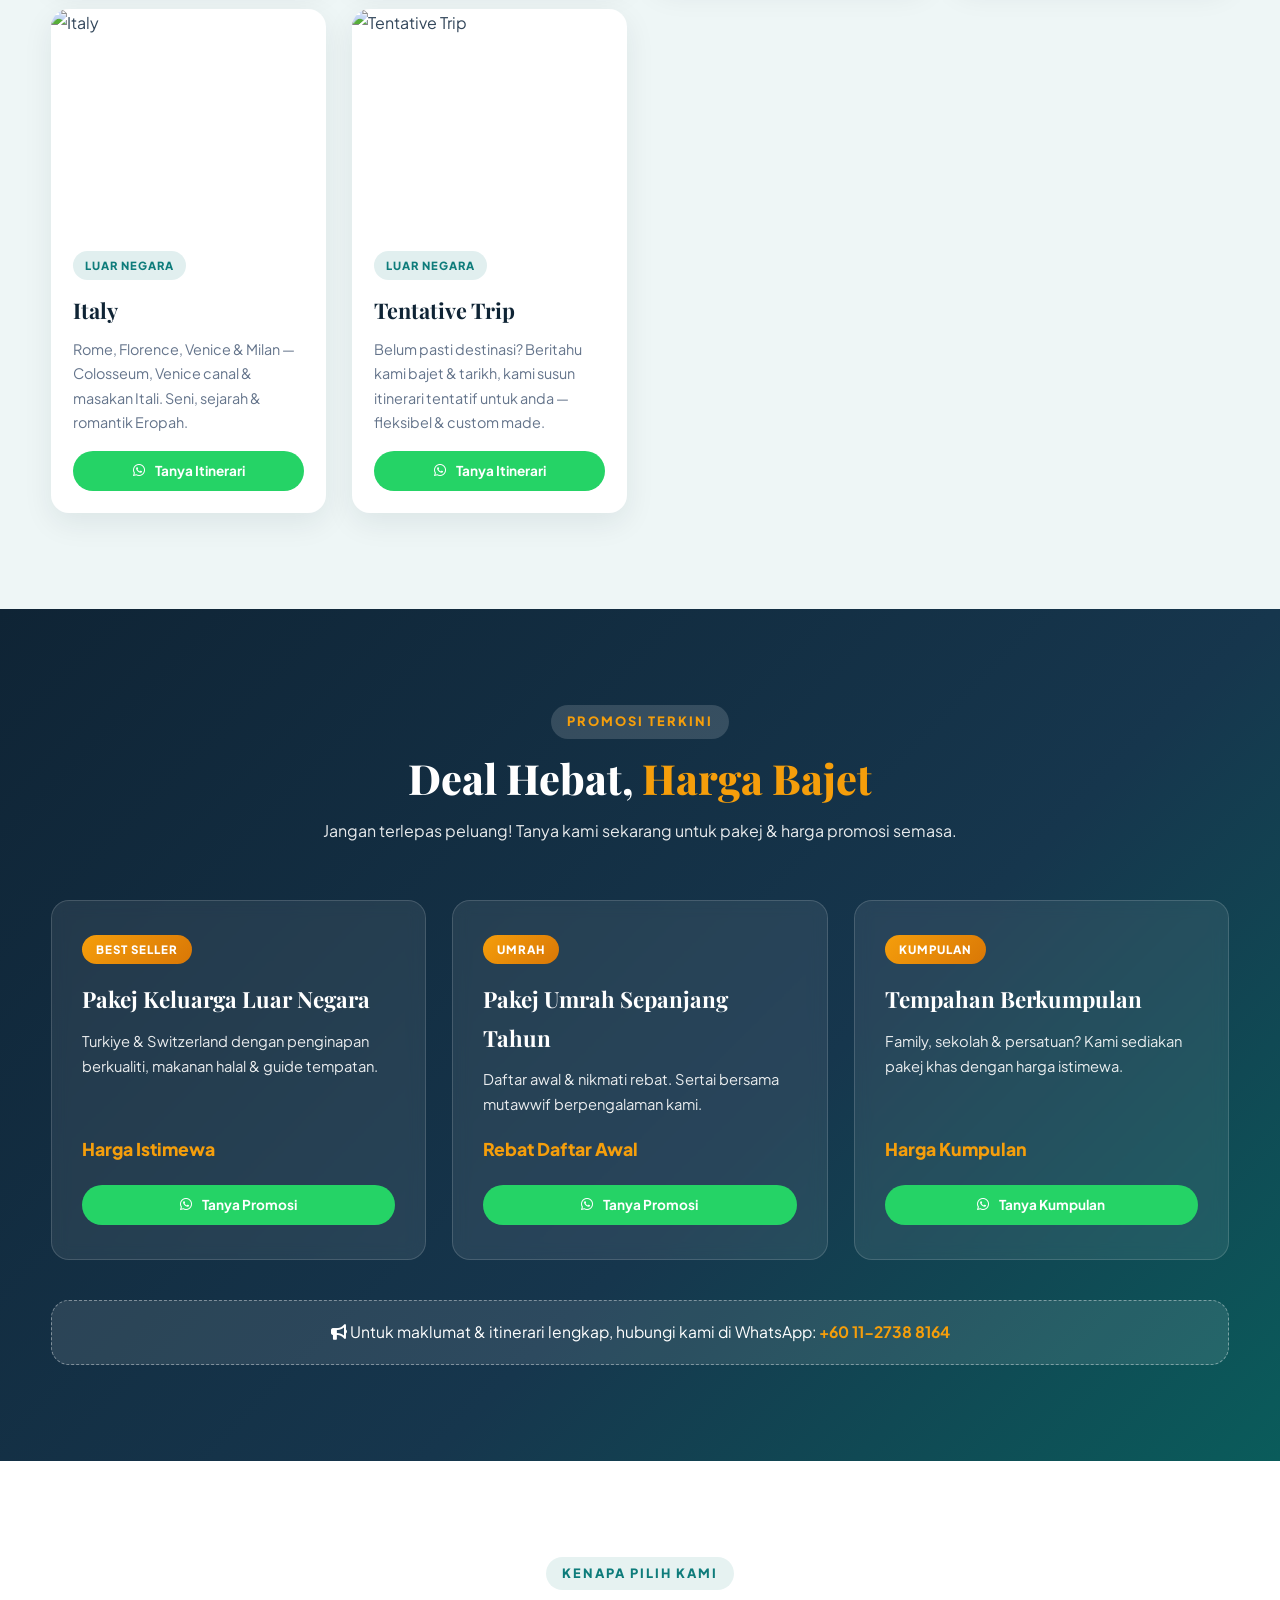
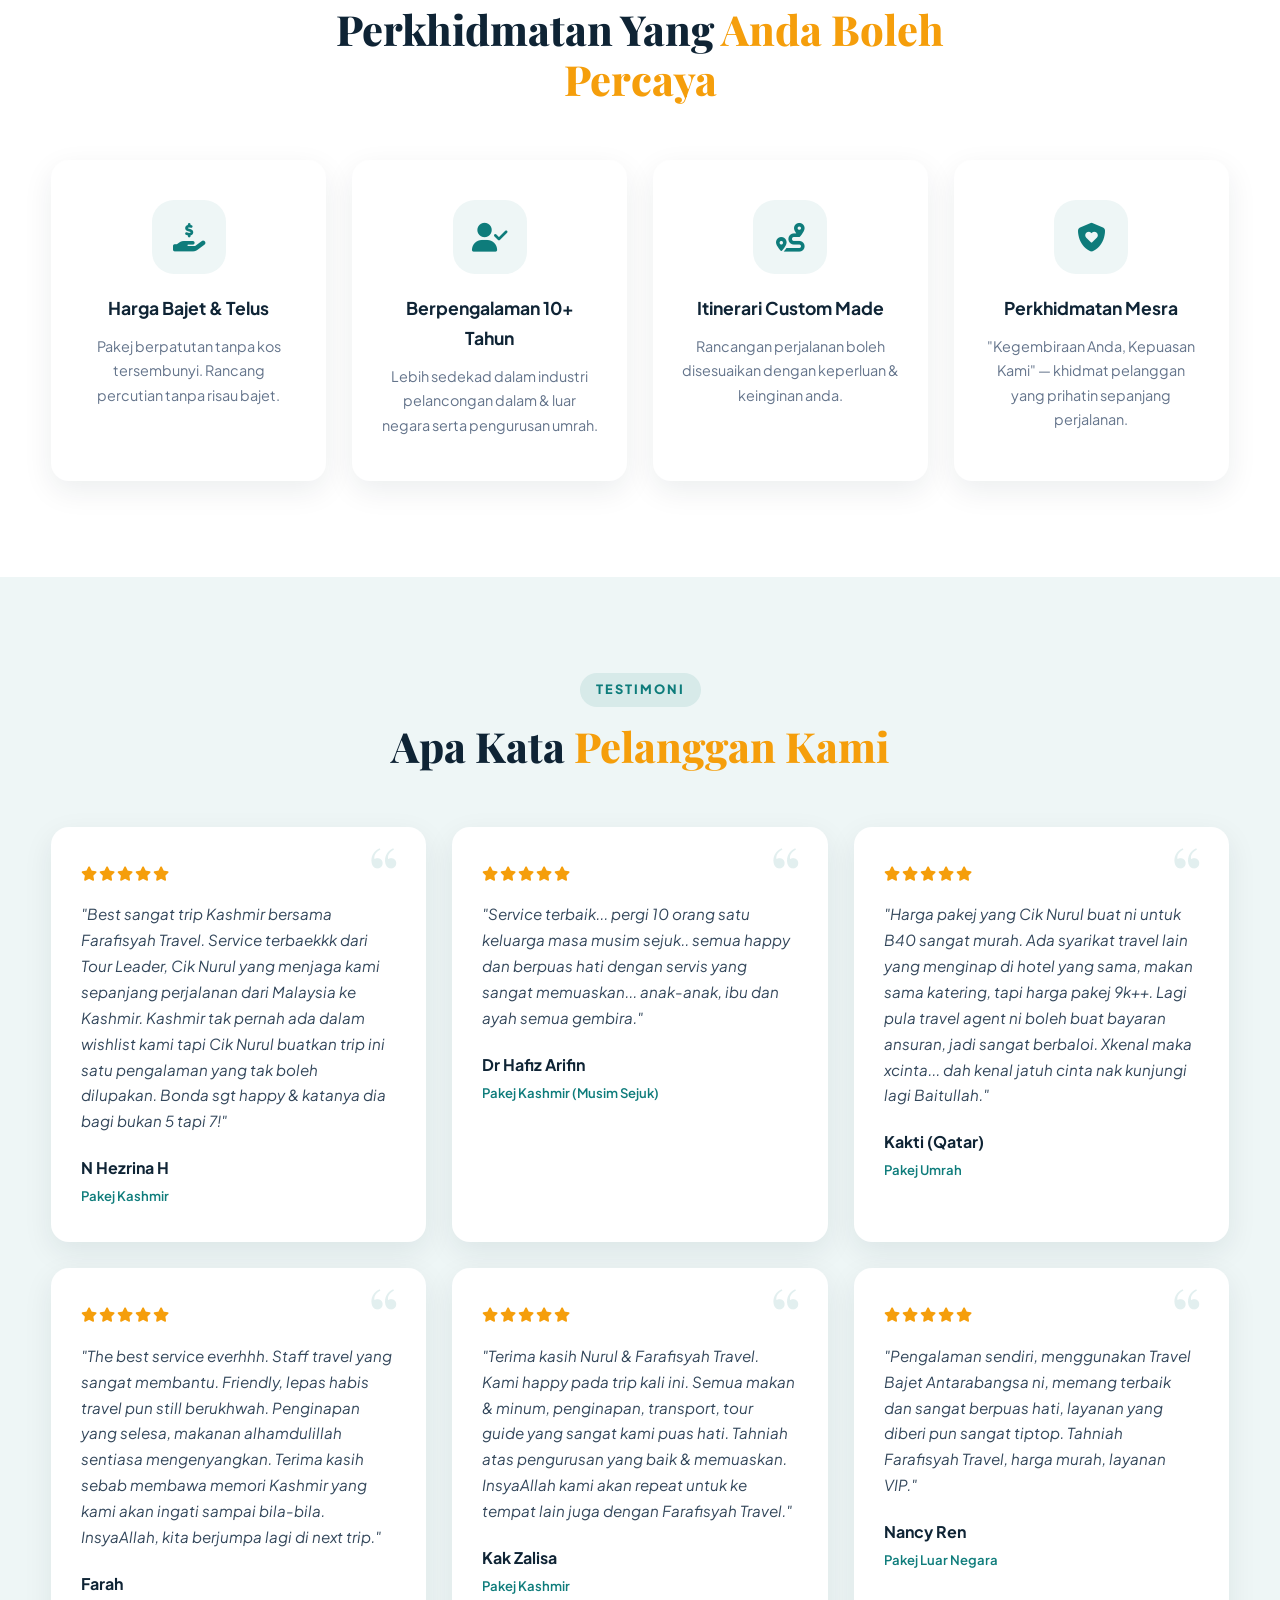
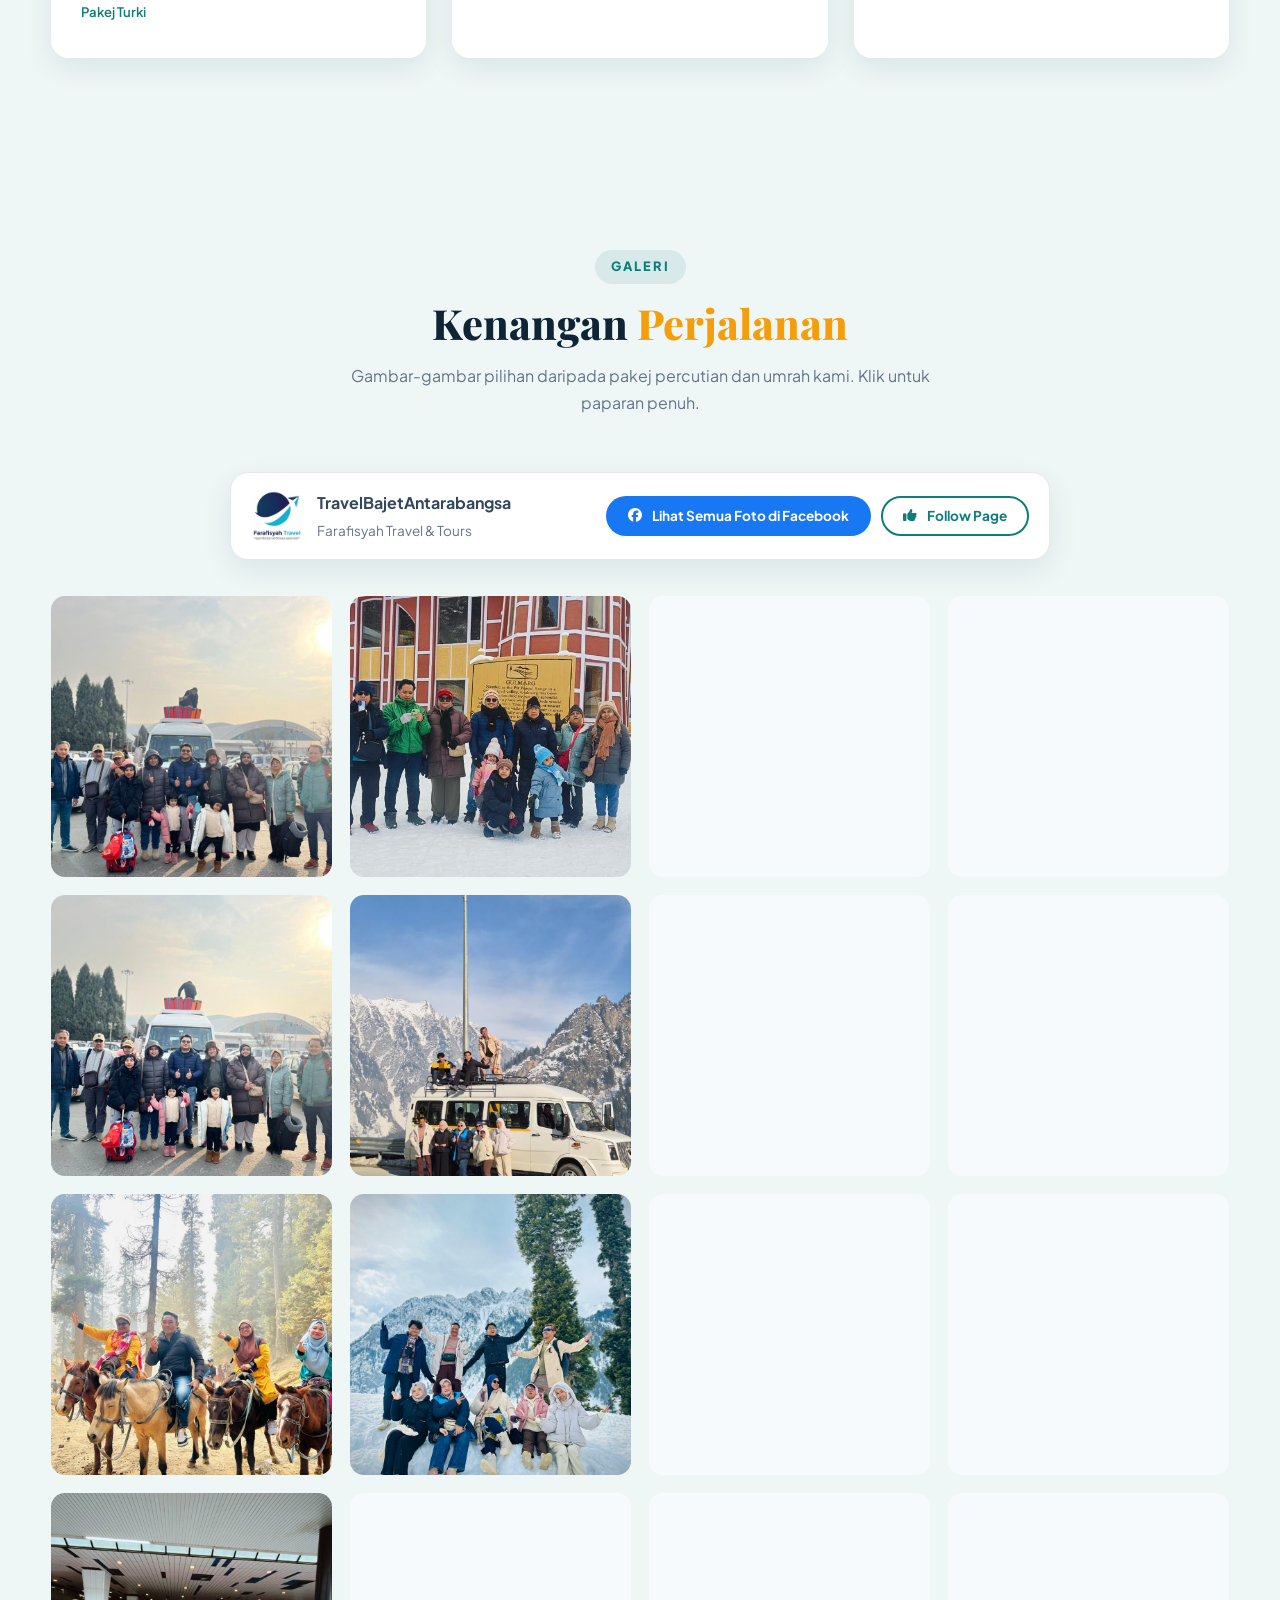
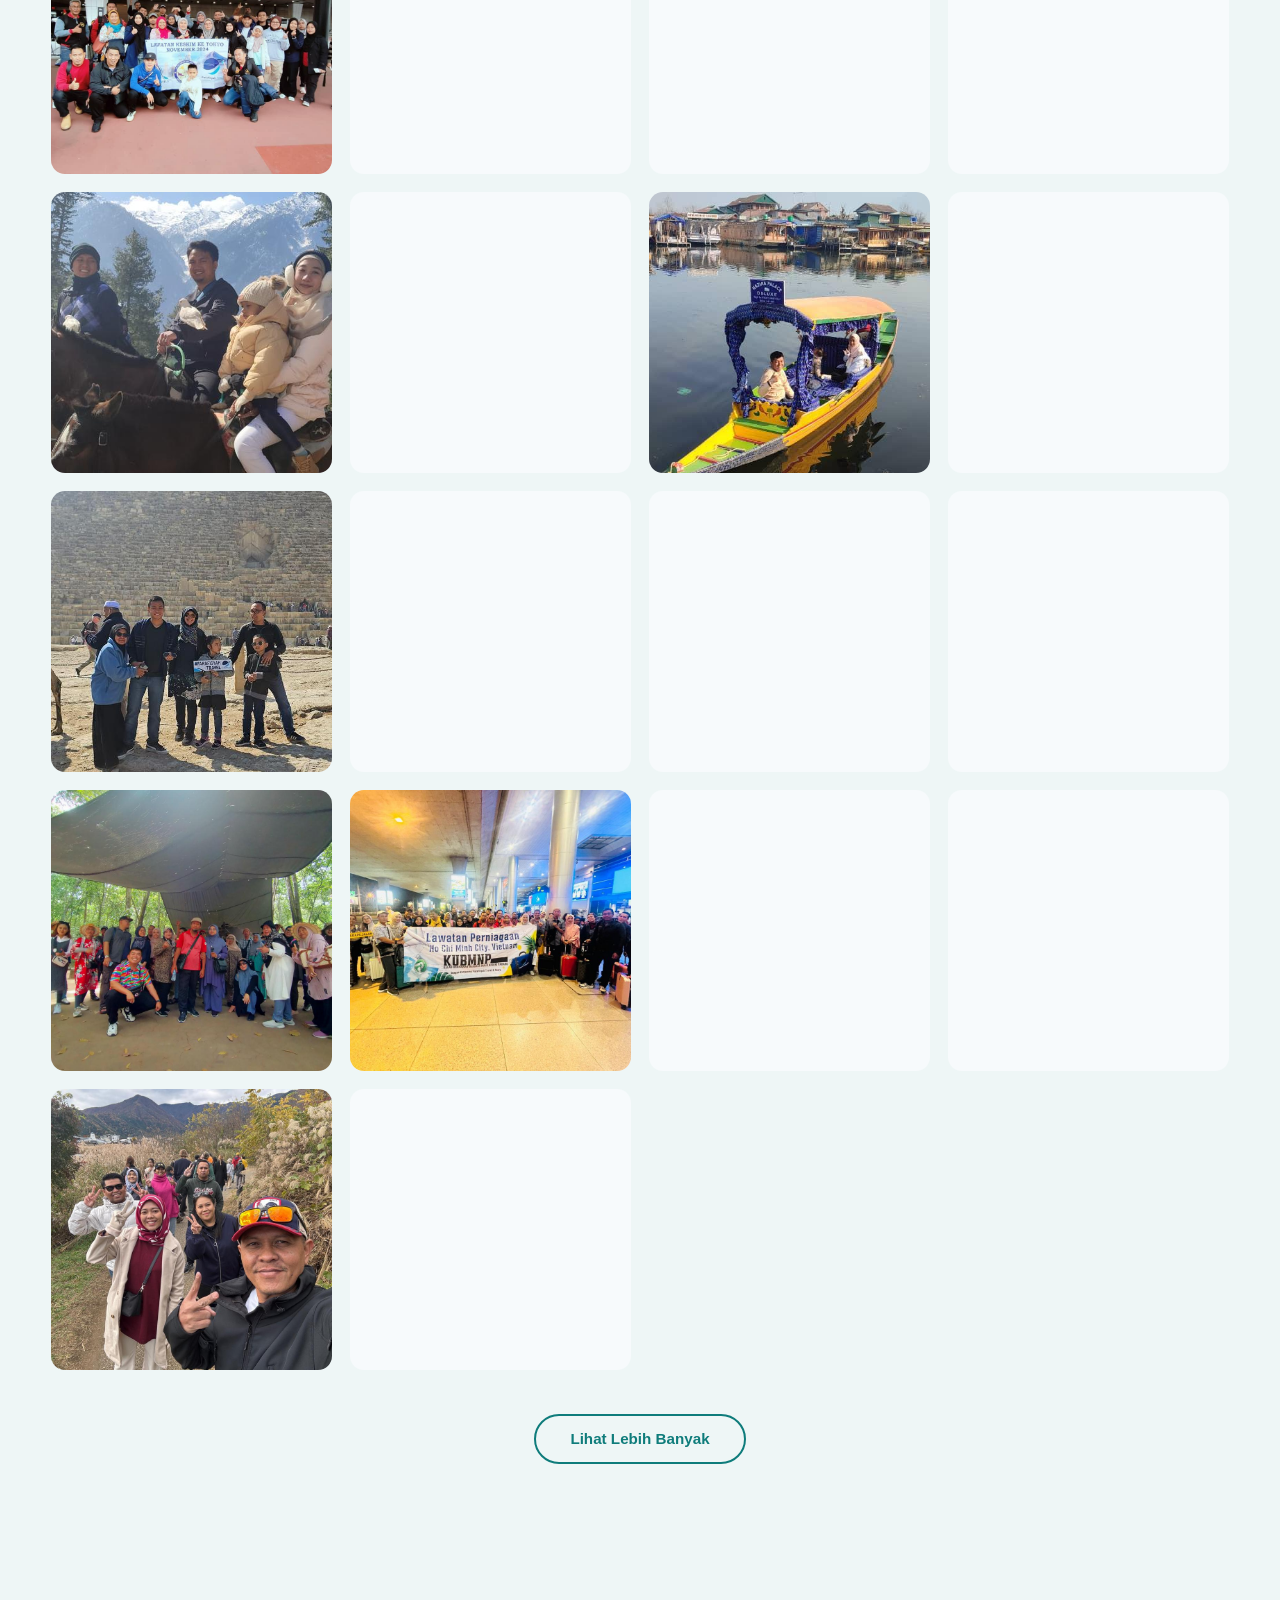
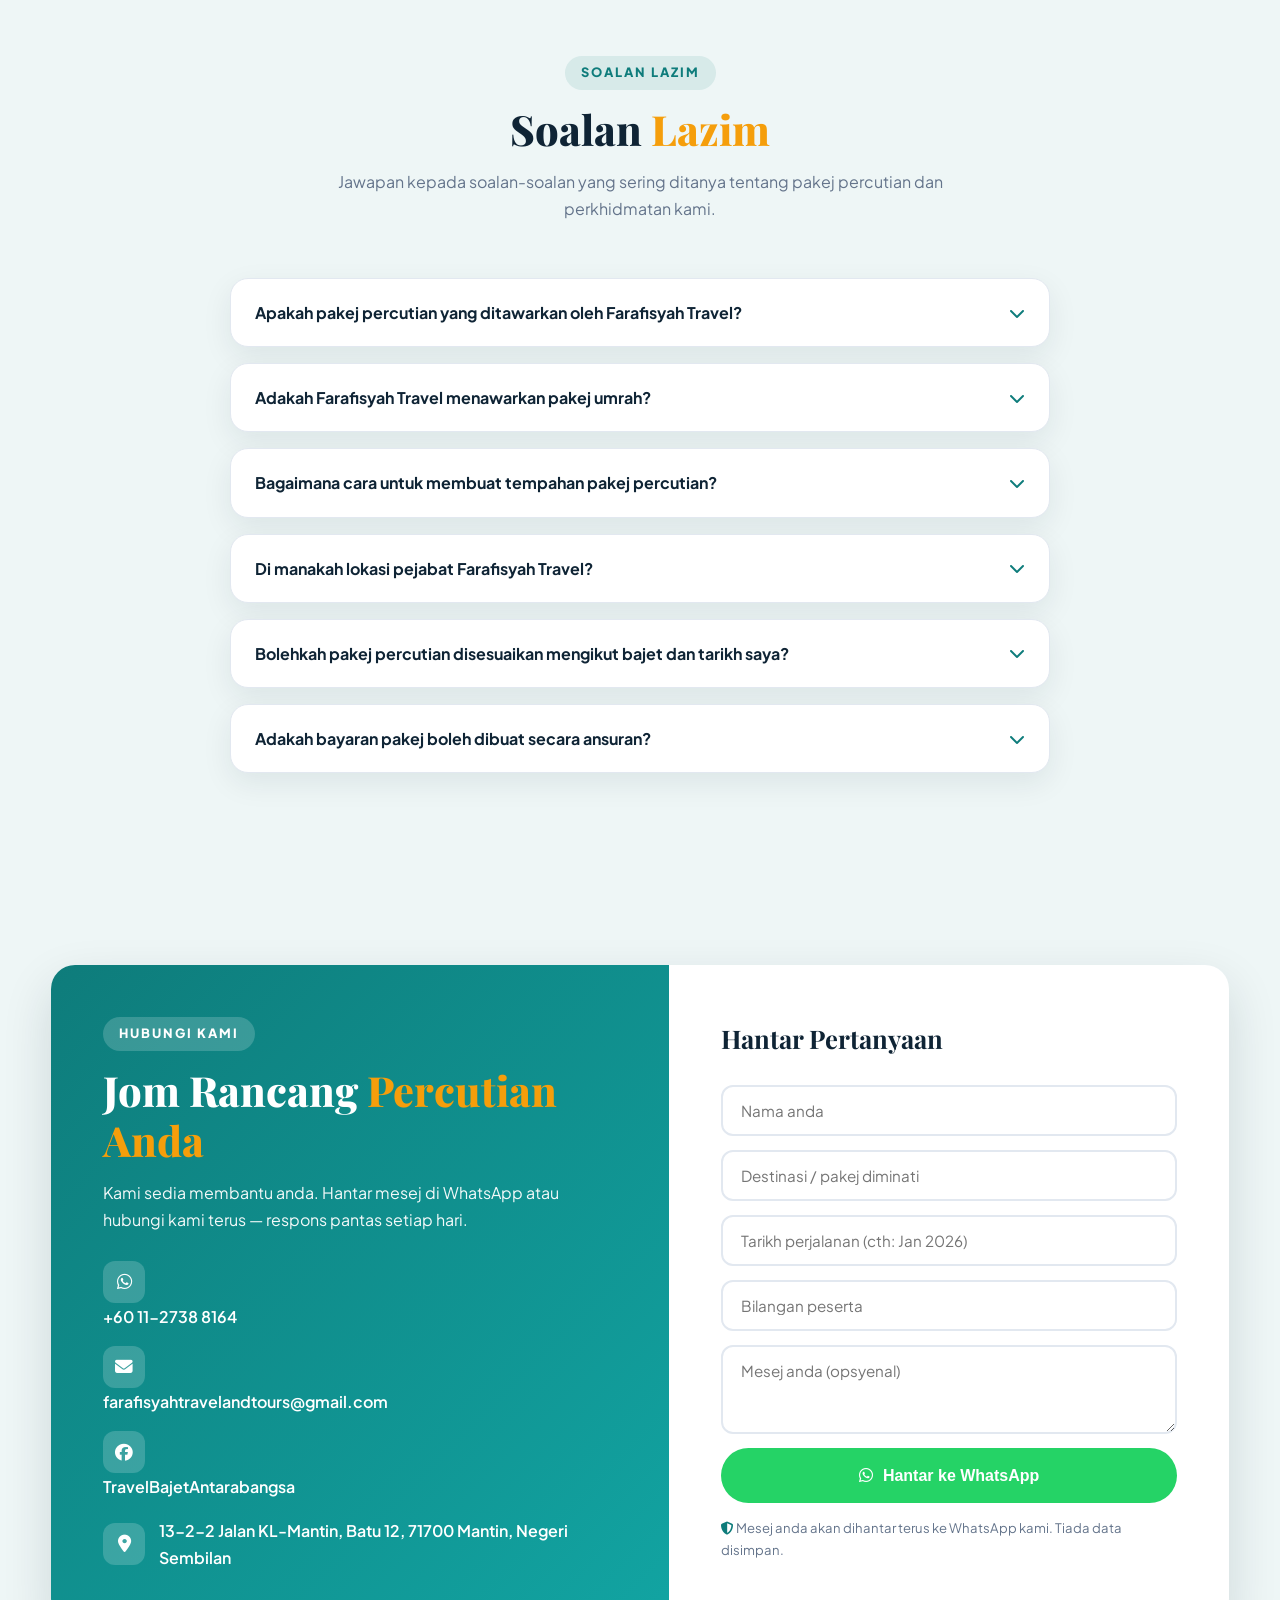
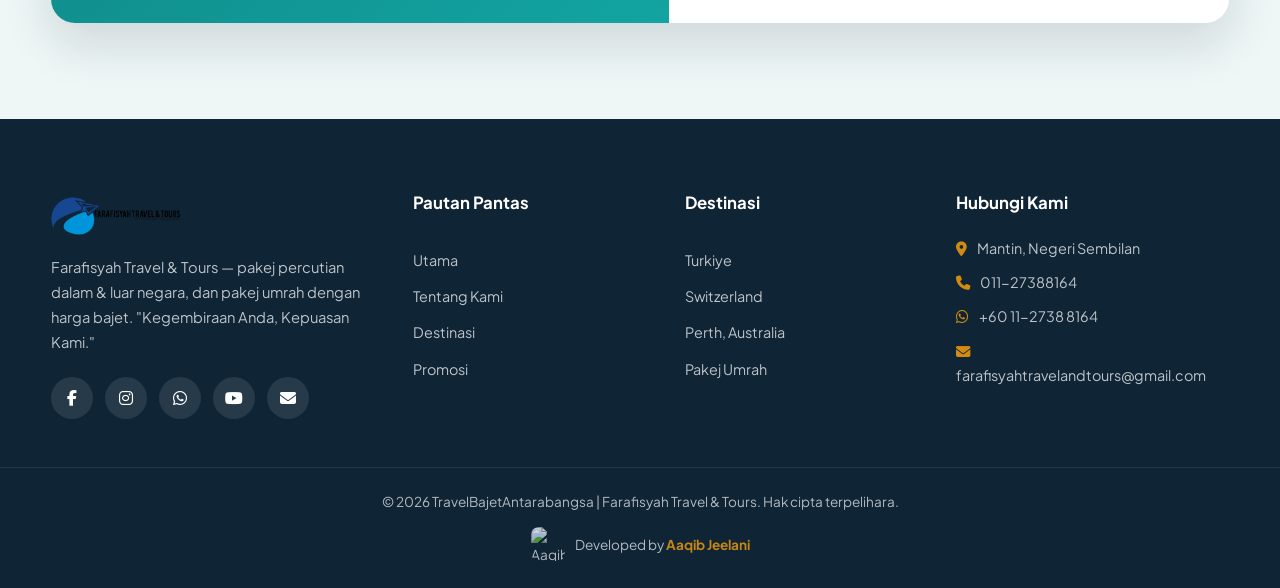
==== commit eacf6eb0: "SEO" ====
--- a/index.html
+++ b/index.html
@@ -1,26 +1,196 @@
 ﻿<!DOCTYPE html>
-<html lang="ms">
+<html lang="ms-MY">
 <head>
   <meta charset="UTF-8">
   <meta name="viewport" content="width=device-width, initial-scale=1.0">
-  <title>TravelBajetAntarabangsa | Farafisyah Travel &amp; Tours</title>
-  <meta name="description" content="TravelBajetAntarabangsa - Farafisyah Travel & Tours. Pakej percutian dalam & luar negara, pakej umrah dengan harga bajet. Hubungi kami melalui WhatsApp.">
-  <meta name="keywords" content="TravelBajetAntarabangsa, Farafisyah Travel, pakej umrah, pakej percuma luar negara, agensi pelancongan, Kota Bharu, travel budget">
-  <meta name="author" content="Aaqib Jeelani">
+  <title>Pakej Percutian & Umrah Murah Malaysia | Farafisyah Travel &amp; Tours</title>
+  <meta name="description" content="Farafisyah Travel & Tours - pakej percutian dalam & luar negara, pakej umrah murah di Malaysia. Turkiye, Switzerland, Kashmir, Langkawi & banyak lagi. Ejen sah, mutawwif berpengalaman, bayaran ansuran. Tempah sekarang!">
+  <meta name="keywords" content="pakej percutian murah, pakej umrah murah, travel agency Malaysia, agensi pelancongan, pakej luar negara, pakej turkiye, pakej switzerland, pakej kashmir, pakej langkawi, travel agent murah, Farafisyah Travel, TravelBajetAntarabangsa, Mantin, Negeri Sembilan">
+  <meta name="author" content="Farafisyah Travel & Tours">
+  <meta name="robots" content="index, follow, max-image-preview:large, max-snippet:-1, max-video-preview:-1">
   <meta name="theme-color" content="#0e7c7b">
+  <meta name="geo.region" content="MY-NS">
+  <meta name="geo.placename" content="Mantin, Negeri Sembilan">
+  <meta name="geo.position" content="2.8683;101.9433">
+  <meta name="ICBM" content="2.8683, 101.9433">
+  <link rel="canonical" href="https://farafisyah.com/">
+  <link rel="alternate" hreflang="ms-MY" href="https://farafisyah.com/">
+  <link rel="alternate" hreflang="en" href="https://farafisyah.com/">
+  <link rel="alternate" hreflang="x-default" href="https://farafisyah.com/">
   <link rel="icon" type="image/png" href="assets/img/site.png">
   <link rel="apple-touch-icon" href="assets/img/site.png">
-  <meta property="og:type" content="website">
-  <meta property="og:title" content="TravelBajetAntarabangsa | Farafisyah Travel &amp; Tours">
-  <meta property="og:description" content="Pakej percutian dalam & luar negara, pakej umrah dengan harga bajet. Kegembiraan Anda, Kepuasan Kami. Chat kami di WhatsApp!"/>
-  <meta property="og:image" content="assets/img/site.png">
-  <meta property="og:url" content="https://www.facebook.com/TravelBajetAntarabangsa">
   <link rel="preconnect" href="https://fonts.googleapis.com">
   <link rel="preconnect" href="https://fonts.gstatic.com" crossorigin>
   <link href="https://fonts.googleapis.com/css2?family=Plus+Jakarta+Sans:wght@400;500;600;700;800&family=Playfair+Display:wght@600;700;800&display=swap" rel="stylesheet">
   <link rel="stylesheet" href="https://cdnjs.cloudflare.com/ajax/libs/font-awesome/6.5.1/css/all.min.css">
-  <link rel="stylesheet" href="css/style.css?v=9">
+  <link rel="stylesheet" href="css/style.css?v=10">
   <link rel="stylesheet" href="css/chatbot.css?v=1">
+
+  <!-- ====== Open Graph (Facebook / WhatsApp) ====== -->
+  <meta property="og:type" content="website">
+  <meta property="og:site_name" content="Farafisyah Travel &amp; Tours">
+  <meta property="og:locale" content="ms_MY">
+  <meta property="og:locale:alternate" content="en_US">
+  <meta property="og:title" content="Pakej Percutian & Umrah Murah Malaysia | Farafisyah Travel &amp; Tours">
+  <meta property="og:description" content="Pakej percutian dalam & luar negara, pakej umrah dengan harga bajet. Kegembiraan Anda, Kepuasan Kami. Chat kami di WhatsApp!">
+  <meta property="og:image" content="https://farafisyah.com/assets/img/site.png">
+  <meta property="og:image:alt" content="Farafisyah Travel & Tours logo">
+  <meta property="og:url" content="https://farafisyah.com/">
+
+  <!-- ====== Twitter Card ====== -->
+  <meta name="twitter:card" content="summary_large_image">
+  <meta name="twitter:title" content="Pakej Percutian & Umrah Murah Malaysia | Farafisyah Travel &amp; Tours">
+  <meta name="twitter:description" content="Pakej percutian dalam & luar negara, pakej umrah murah di Malaysia. Turkiye, Switzerland, Kashmir, Langkawi & banyak lagi.">
+  <meta name="twitter:image" content="https://farafisyah.com/assets/img/site.png">
+
+  <!-- ====== Structured Data: TravelAgency ====== -->
+  <script type="application/ld+json">
+  {
+    "@context": "https://schema.org",
+    "@type": "TravelAgency",
+    "@id": "https://farafisyah.com/#agency",
+    "name": "Farafisyah Travel & Tours",
+    "alternateName": "TravelBajetAntarabangsa",
+    "description": "Agensi pelancongan dan pengurusan ibadah umrah di Malaysia. Pakej percutian dalam & luar negara dengan harga bajet: Turkiye, Switzerland, Perth, Kashmir, Japan, Italy, Langkawi, Cameron Highlands dan banyak lagi.",
+    "url": "https://farafisyah.com/",
+    "telephone": "+601127388164",
+    "email": "farafisyahtravelandtours@gmail.com",
+    "priceRange": "RM",
+    "image": "https://farafisyah.com/assets/img/site.png",
+    "logo": "https://farafisyah.com/assets/img/logo.png",
+    "address": {
+      "@type": "PostalAddress",
+      "streetAddress": "13-2-2 Jalan KL-Mantin, Batu 12",
+      "addressLocality": "Mantin",
+      "addressRegion": "Negeri Sembilan",
+      "postalCode": "71700",
+      "addressCountry": "MY"
+    },
+    "geo": {
+      "@type": "GeoCoordinates",
+      "latitude": 2.8683,
+      "longitude": 101.9433
+    },
+    "areaServed": {
+      "@type": "Country",
+      "name": "Malaysia"
+    },
+    "openingHoursSpecification": [{
+      "@type": "OpeningHoursSpecification",
+      "dayOfWeek": ["Monday", "Tuesday", "Wednesday", "Thursday", "Friday", "Saturday"],
+      "opens": "09:00",
+      "closes": "18:00"
+    }],
+    "sameAs": [
+      "https://www.facebook.com/TravelBajetAntarabangsa",
+      "https://www.instagram.com/travelbajetantarabangsa",
+      "https://youtube.com/@farafisyahtravelandtours"
+    ],
+    "hasOfferCatalog": {
+      "@type": "OfferCatalog",
+      "name": "Pakej Percutian",
+      "itemListElement": [
+        { "@type": "Offer", "itemOffered": { "@type": "Service", "name": "Pakej Turkiye" } },
+        { "@type": "Offer", "itemOffered": { "@type": "Service", "name": "Pakej Switzerland" } },
+        { "@type": "Offer", "itemOffered": { "@type": "Service", "name": "Pakej Perth Australia" } },
+        { "@type": "Offer", "itemOffered": { "@type": "Service", "name": "Pakej Jogjakarta" } },
+        { "@type": "Offer", "itemOffered": { "@type": "Service", "name": "Pakej Kashmir India" } },
+        { "@type": "Offer", "itemOffered": { "@type": "Service", "name": "Pakej New Zealand" } },
+        { "@type": "Offer", "itemOffered": { "@type": "Service", "name": "Pakej Egypt" } },
+        { "@type": "Offer", "itemOffered": { "@type": "Service", "name": "Pakej Japan" } },
+        { "@type": "Offer", "itemOffered": { "@type": "Service", "name": "Pakej Italy" } },
+        { "@type": "Offer", "itemOffered": { "@type": "Service", "name": "Pakej Langkawi" } },
+        { "@type": "Offer", "itemOffered": { "@type": "Service", "name": "Pakej Cameron Highlands" } },
+        { "@type": "Offer", "itemOffered": { "@type": "Service", "name": "Pakej Pulau Perhentian" } },
+        { "@type": "Offer", "itemOffered": { "@type": "Service", "name": "Pakej Umrah" } }
+      ]
+    }
+  }
+  </script>
+
+  <!-- ====== Structured Data: WebSite ====== -->
+  <script type="application/ld+json">
+  {
+    "@context": "https://schema.org",
+    "@type": "WebSite",
+    "@id": "https://farafisyah.com/#website",
+    "name": "Farafisyah Travel & Tours",
+    "url": "https://farafisyah.com/",
+    "publisher": { "@id": "https://farafisyah.com/#agency" },
+    "inLanguage": "ms-MY"
+  }
+  </script>
+
+  <!-- ====== Structured Data: Breadcrumb ====== -->
+  <script type="application/ld+json">
+  {
+    "@context": "https://schema.org",
+    "@type": "BreadcrumbList",
+    "itemListElement": [
+      { "@type": "ListItem", "position": 1, "name": "Utama", "item": "https://farafisyah.com/" },
+      { "@type": "ListItem", "position": 2, "name": "Destinasi", "item": "https://farafisyah.com/#destinasi" },
+      { "@type": "ListItem", "position": 3, "name": "Pakej Umrah", "item": "https://farafisyah.com/#tab-umrah" }
+    ]
+  }
+  </script>
+
+  <!-- ====== Structured Data: FAQPage ====== -->
+  <script type="application/ld+json">
+  {
+    "@context": "https://schema.org",
+    "@type": "FAQPage",
+    "mainEntity": [
+      {
+        "@type": "Question",
+        "name": "Apakah pakej percutian yang ditawarkan oleh Farafisyah Travel?",
+        "acceptedAnswer": {
+          "@type": "Answer",
+          "text": "Kami menawarkan pakej percutian dalam negara seperti Langkawi, Cameron Highlands dan Pulau Perhentian, serta pakej luar negara seperti Turkiye, Switzerland, Perth, Kashmir, Japan, Italy, New Zealand, Egypt dan banyak lagi. Setiap pakej merangkumi penginapan, pengangkutan dan makanan terpilih."
+        }
+      },
+      {
+        "@type": "Question",
+        "name": "Adakah Farafisyah Travel menawarkan pakej umrah?",
+        "acceptedAnswer": {
+          "@type": "Answer",
+          "text": "Ya, kami menyediakan pakej umrah sepanjang tahun dengan mutawwif berpengalaman dan rangkaian sah. Pengurusan visa, penginapan berdekatan Masjidil Haram dan Masjid Nabawi, serta bimbingan ibadah lengkap dari awal hingga akhir."
+        }
+      },
+      {
+        "@type": "Question",
+        "name": "Bagaimana cara untuk membuat tempahan pakej percutian?",
+        "acceptedAnswer": {
+          "@type": "Answer",
+          "text": "Anda boleh menghubungi kami terus melalui WhatsApp di +60 11-2738 8164 atau hantar borang pertanyaan di laman web kami. Kami akan membantu anda memilih pakej dan menerangkan butiran harga, itinerari dan tarikh perjalanan."
+        }
+      },
+      {
+        "@type": "Question",
+        "name": "Di manakah lokasi Farafisyah Travel & Tours?",
+        "acceptedAnswer": {
+          "@type": "Answer",
+          "text": "Pejabat kami terletak di 13-2-2 Jalan KL-Mantin, Batu 12, 71700 Mantin, Negeri Sembilan, Malaysia. Perkhidmatan kami meliputi seluruh Malaysia dengan tempahan melalui WhatsApp."
+        }
+      },
+      {
+        "@type": "Question",
+        "name": "Bolehkah pakej percutian disesuaikan mengikut bajet dan tarikh saya?",
+        "acceptedAnswer": {
+          "@type": "Answer",
+          "text": "Boleh. Kami menyediakan itinerari custom made yang fleksibel. Beritahu kami destinasi, tarikh dan bajet anda, dan kami akan susun rancangan perjalanan yang sesuai dengan keperluan anda."
+        }
+      },
+      {
+        "@type": "Question",
+        "name": "Adakah bayaran pakej boleh dibuat secara ansuran?",
+        "acceptedAnswer": {
+          "@type": "Answer",
+          "text": "Ya, kami menyediakan kemudahan bayaran secara ansuran untuk memudahkan perancangan bajet anda. Sila hubungi kami melalui WhatsApp untuk maklumat lanjut mengenai pakej dan kaedah pembayaran."
+        }
+      }
+    ]
+  }
+  </script>
 </head>
 <body>
 
@@ -427,6 +597,43 @@
     </div>
   </section>
 
+  <!-- ====== FAQ ====== -->
+  <section class="section section-alt" id="faq">
+    <div class="container">
+      <div class="section-head center">
+        <span class="section-tag" data-i18n="faq_tag">Soalan Lazim</span>
+        <h2 class="section-title" data-i18n="faq_title">Soalan <span class="highlight">Lazim</span></h2>
+        <p data-i18n="faq_desc">Jawapan kepada soalan-soalan yang sering ditanya tentang pakej percutian dan perkhidmatan kami.</p>
+      </div>
+      <div class="faq-list">
+        <details class="faq-item" name="faq">
+          <summary class="faq-q"><span data-i18n="faq_q1">Apakah pakej percutian yang ditawarkan oleh Farafisyah Travel?</span><i class="fa-solid fa-chevron-down"></i></summary>
+          <div class="faq-a" data-i18n="faq_a1">Kami menawarkan pakej percutian dalam negara seperti Langkawi, Cameron Highlands dan Pulau Perhentian, serta pakej luar negara seperti Turkiye, Switzerland, Perth, Kashmir, Japan, Italy, New Zealand, Egypt dan banyak lagi. Setiap pakej merangkumi penginapan, pengangkutan dan makanan terpilih.</div>
+        </details>
+        <details class="faq-item" name="faq">
+          <summary class="faq-q"><span data-i18n="faq_q2">Adakah Farafisyah Travel menawarkan pakej umrah?</span><i class="fa-solid fa-chevron-down"></i></summary>
+          <div class="faq-a" data-i18n="faq_a2">Ya, kami menyediakan pakej umrah sepanjang tahun dengan mutawwif berpengalaman dan rangkaian sah. Pengurusan visa, penginapan berdekatan Masjidil Haram dan Masjid Nabawi, serta bimbingan ibadah lengkap dari awal hingga akhir.</div>
+        </details>
+        <details class="faq-item" name="faq">
+          <summary class="faq-q"><span data-i18n="faq_q3">Bagaimana cara untuk membuat tempahan pakej percutian?</span><i class="fa-solid fa-chevron-down"></i></summary>
+          <div class="faq-a" data-i18n="faq_a3">Anda boleh menghubungi kami terus melalui WhatsApp di +60 11-2738 8164 atau hantar borang pertanyaan di laman web kami. Kami akan membantu anda memilih pakej dan menerangkan butiran harga, itinerari dan tarikh perjalanan.</div>
+        </details>
+        <details class="faq-item" name="faq">
+          <summary class="faq-q"><span data-i18n="faq_q4">Di manakah lokasi pejabat Farafisyah Travel?</span><i class="fa-solid fa-chevron-down"></i></summary>
+          <div class="faq-a" data-i18n="faq_a4">Pejabat kami terletak di 13-2-2 Jalan KL-Mantin, Batu 12, 71700 Mantin, Negeri Sembilan, Malaysia. Perkhidmatan kami meliputi seluruh Malaysia dengan tempahan melalui WhatsApp.</div>
+        </details>
+        <details class="faq-item" name="faq">
+          <summary class="faq-q"><span data-i18n="faq_q5">Bolehkah pakej percutian disesuaikan mengikut bajet dan tarikh saya?</span><i class="fa-solid fa-chevron-down"></i></summary>
+          <div class="faq-a" data-i18n="faq_a5">Boleh. Kami menyediakan itinerari custom made yang fleksibel. Beritahu kami destinasi, tarikh dan bajet anda, dan kami akan susun rancangan perjalanan yang sesuai dengan keperluan anda.</div>
+        </details>
+        <details class="faq-item" name="faq">
+          <summary class="faq-q"><span data-i18n="faq_q6">Adakah bayaran pakej boleh dibuat secara ansuran?</span><i class="fa-solid fa-chevron-down"></i></summary>
+          <div class="faq-a" data-i18n="faq_a6">Ya, kami menyediakan kemudahan bayaran secara ansuran untuk memudahkan perancangan bajet anda. Sila hubungi kami melalui WhatsApp untuk maklumat lanjut mengenai pakej dan kaedah pembayaran.</div>
+        </details>
+      </div>
+    </div>
+  </section>
+
   <!-- ====== HUBUNGI / CTA ====== -->
   <section class="section contact" id="hubungi">
     <div class="container">
@@ -466,6 +673,7 @@
         <p data-i18n="footer_desc">Farafisyah Travel &amp; Tours â€” pakej percutian dalam &amp; luar negara, dan pakej umrah dengan harga bajet. "Kegembiraan Anda, Kepuasan Kami."</p>
         <div class="footer-social">
           <a href="https://www.facebook.com/TravelBajetAntarabangsa" target="_blank" rel="noopener" aria-label="Facebook"><i class="fa-brands fa-facebook-f"></i></a>
+          <a href="https://www.instagram.com/travelbajetantarabangsa" target="_blank" rel="noopener" aria-label="Instagram"><i class="fa-brands fa-instagram"></i></a>
           <a href="https://wa.me/601127388164" target="_blank" rel="noopener" aria-label="WhatsApp"><i class="fa-brands fa-whatsapp"></i></a>
           <a href="https://youtube.com/@farafisyahtravelandtours?si=0lj7Y34XB8A7dV0j" target="_blank" rel="noopener" aria-label="YouTube"><i class="fa-brands fa-youtube"></i></a>
           <a href="mailto:farafisyahtravelandtours@gmail.com" aria-label="Email"><i class="fa-solid fa-envelope"></i></a>
--- a/css/style.css
+++ b/css/style.css
@@ -453,6 +453,45 @@
    TESTIMONI
    ============================================================ */
 .testi-grid { display: grid; grid-template-columns: repeat(3, 1fr); gap: 26px; }
+
+/* ============================================================
+   FAQ
+   ============================================================ */
+.faq-list { max-width: 820px; margin: 0 auto; display: grid; gap: 16px; }
+.faq-item {
+  background: var(--white);
+  border: 1px solid #e2e8f0;
+  border-radius: var(--radius);
+  box-shadow: var(--shadow);
+  overflow: hidden;
+  transition: box-shadow 0.3s ease;
+}
+.faq-item[open] { box-shadow: var(--shadow-lg); border-color: rgba(14, 124, 123, 0.35); }
+.faq-q {
+  display: flex;
+  align-items: center;
+  justify-content: space-between;
+  gap: 16px;
+  padding: 20px 24px;
+  font-weight: 700;
+  font-size: 1rem;
+  color: var(--dark);
+  cursor: pointer;
+  list-style: none;
+}
+.faq-q::-webkit-details-marker { display: none; }
+.faq-q i {
+  flex-shrink: 0;
+  color: var(--primary);
+  transition: transform 0.3s ease;
+}
+.faq-item[open] .faq-q i { transform: rotate(180deg); }
+.faq-a {
+  padding: 0 24px 22px;
+  font-size: 0.95rem;
+  color: var(--muted);
+  line-height: 1.8;
+}
 .testi-card {
   background: var(--white);
   border-radius: var(--radius);
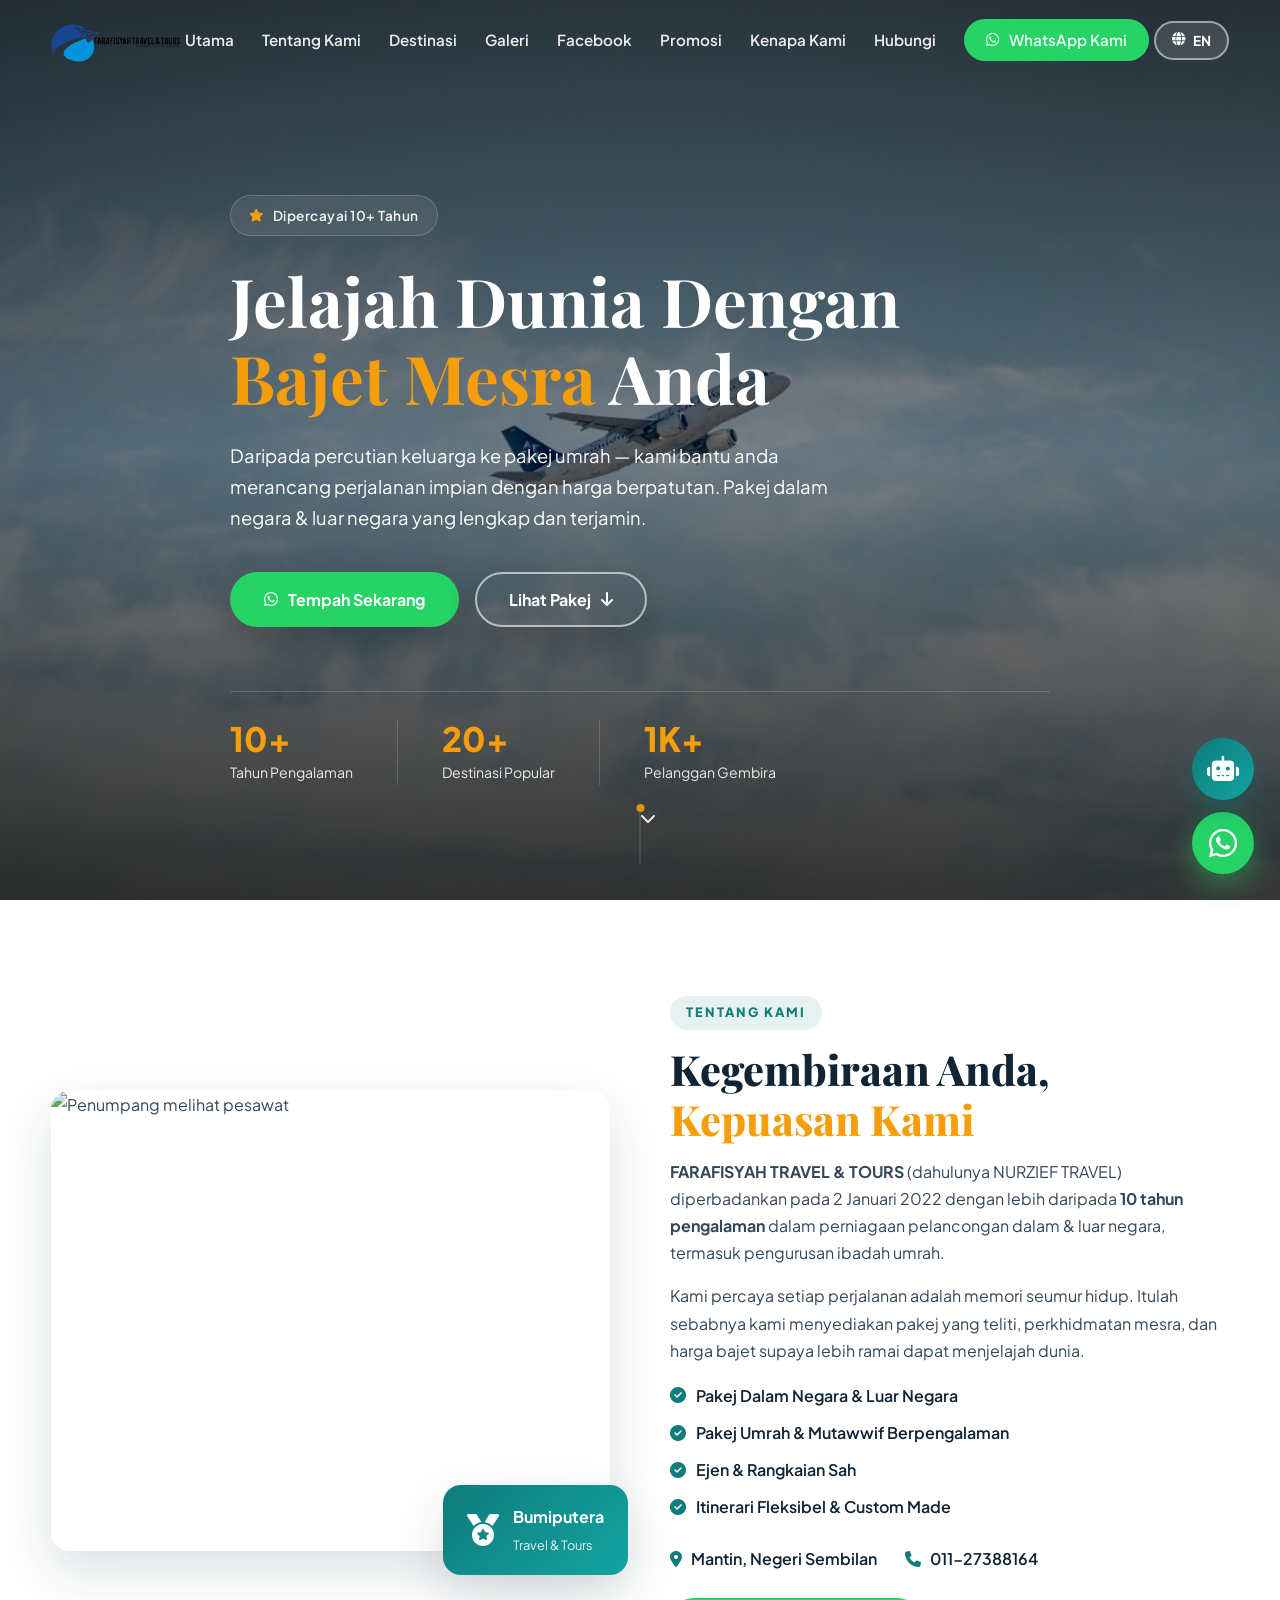
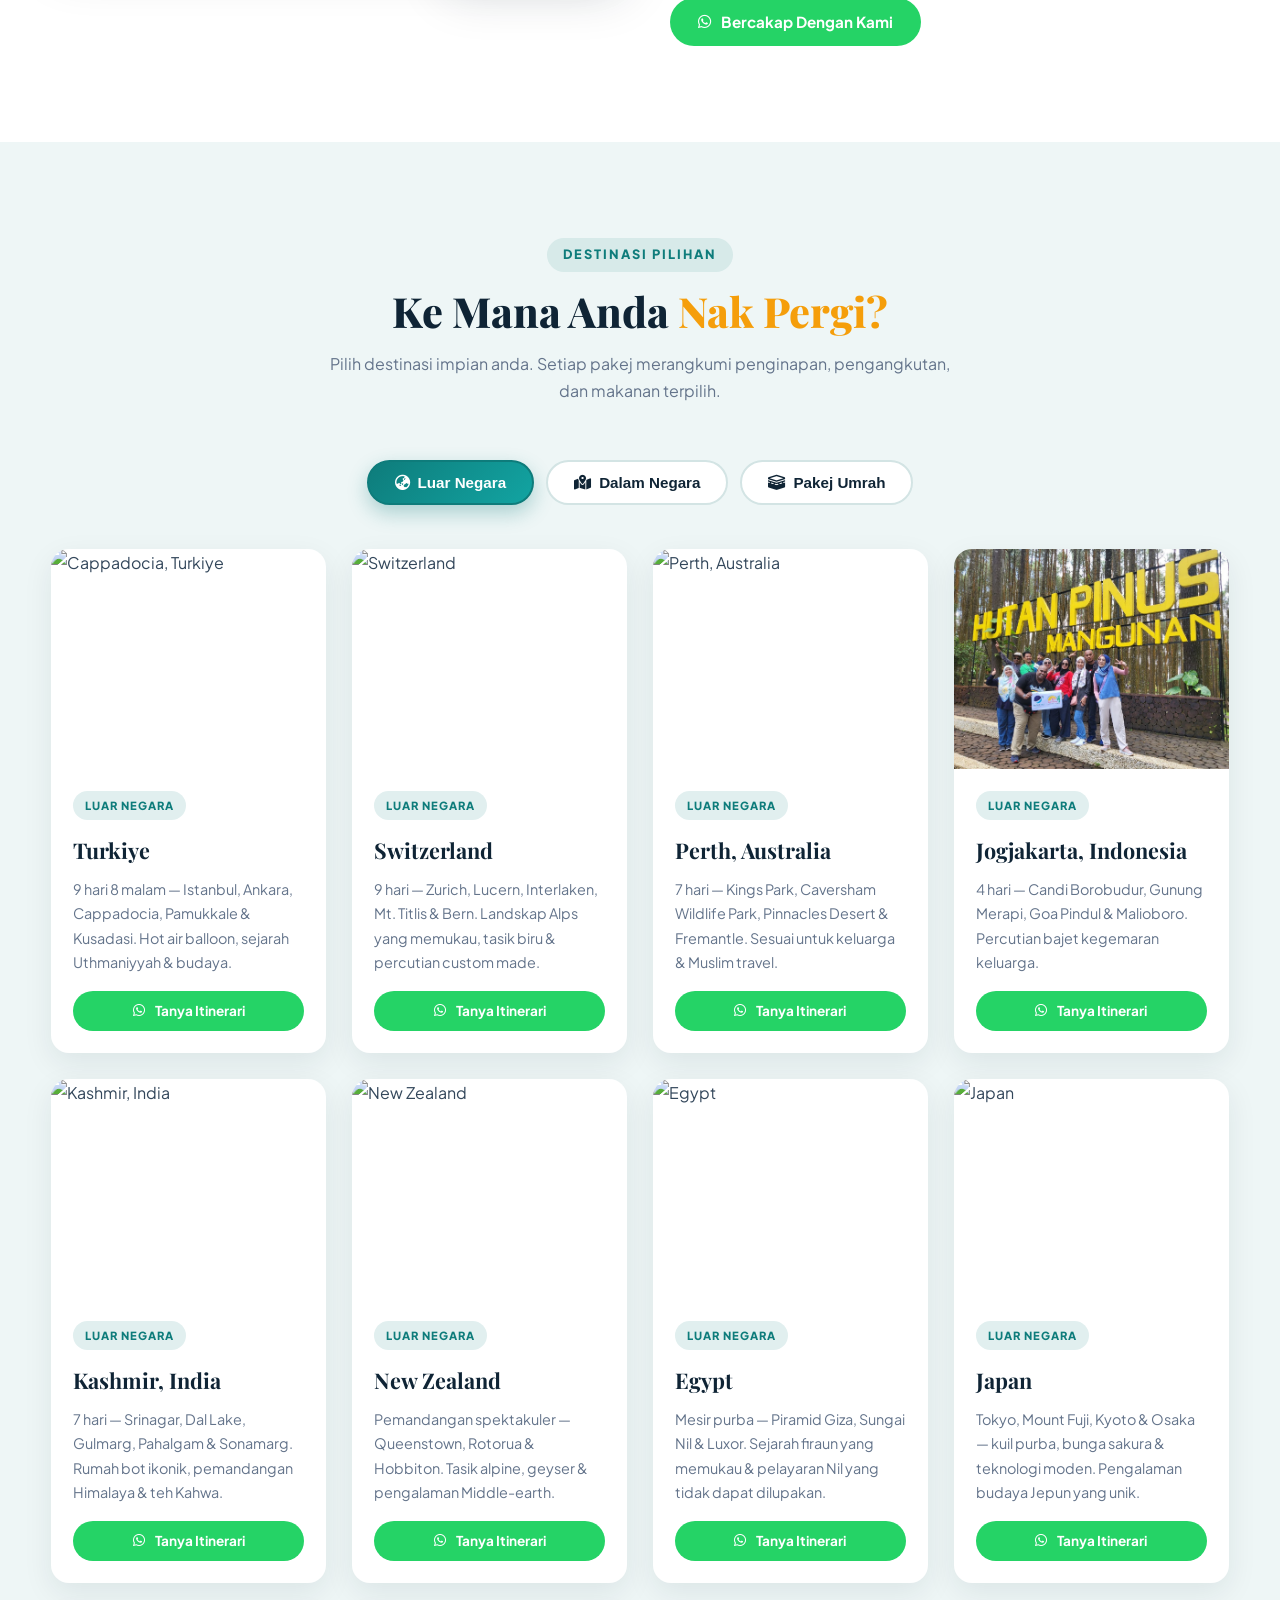
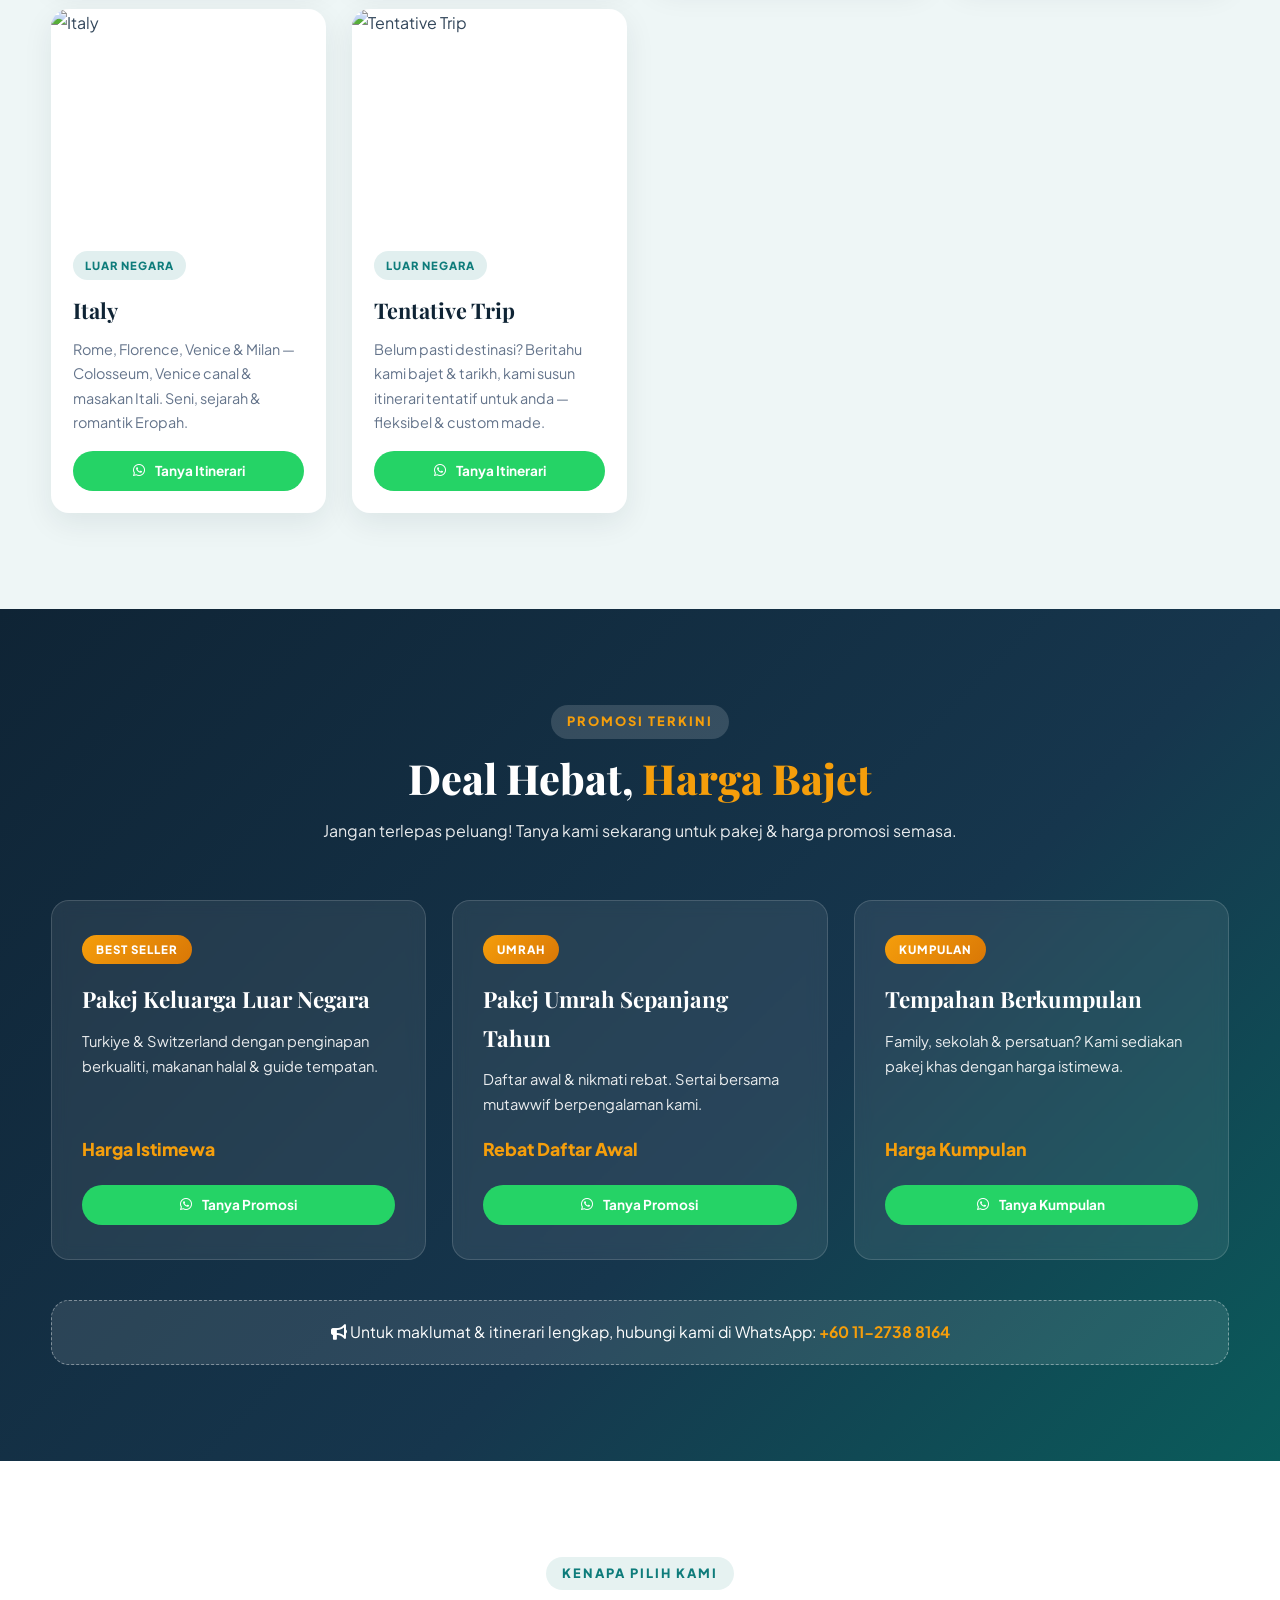
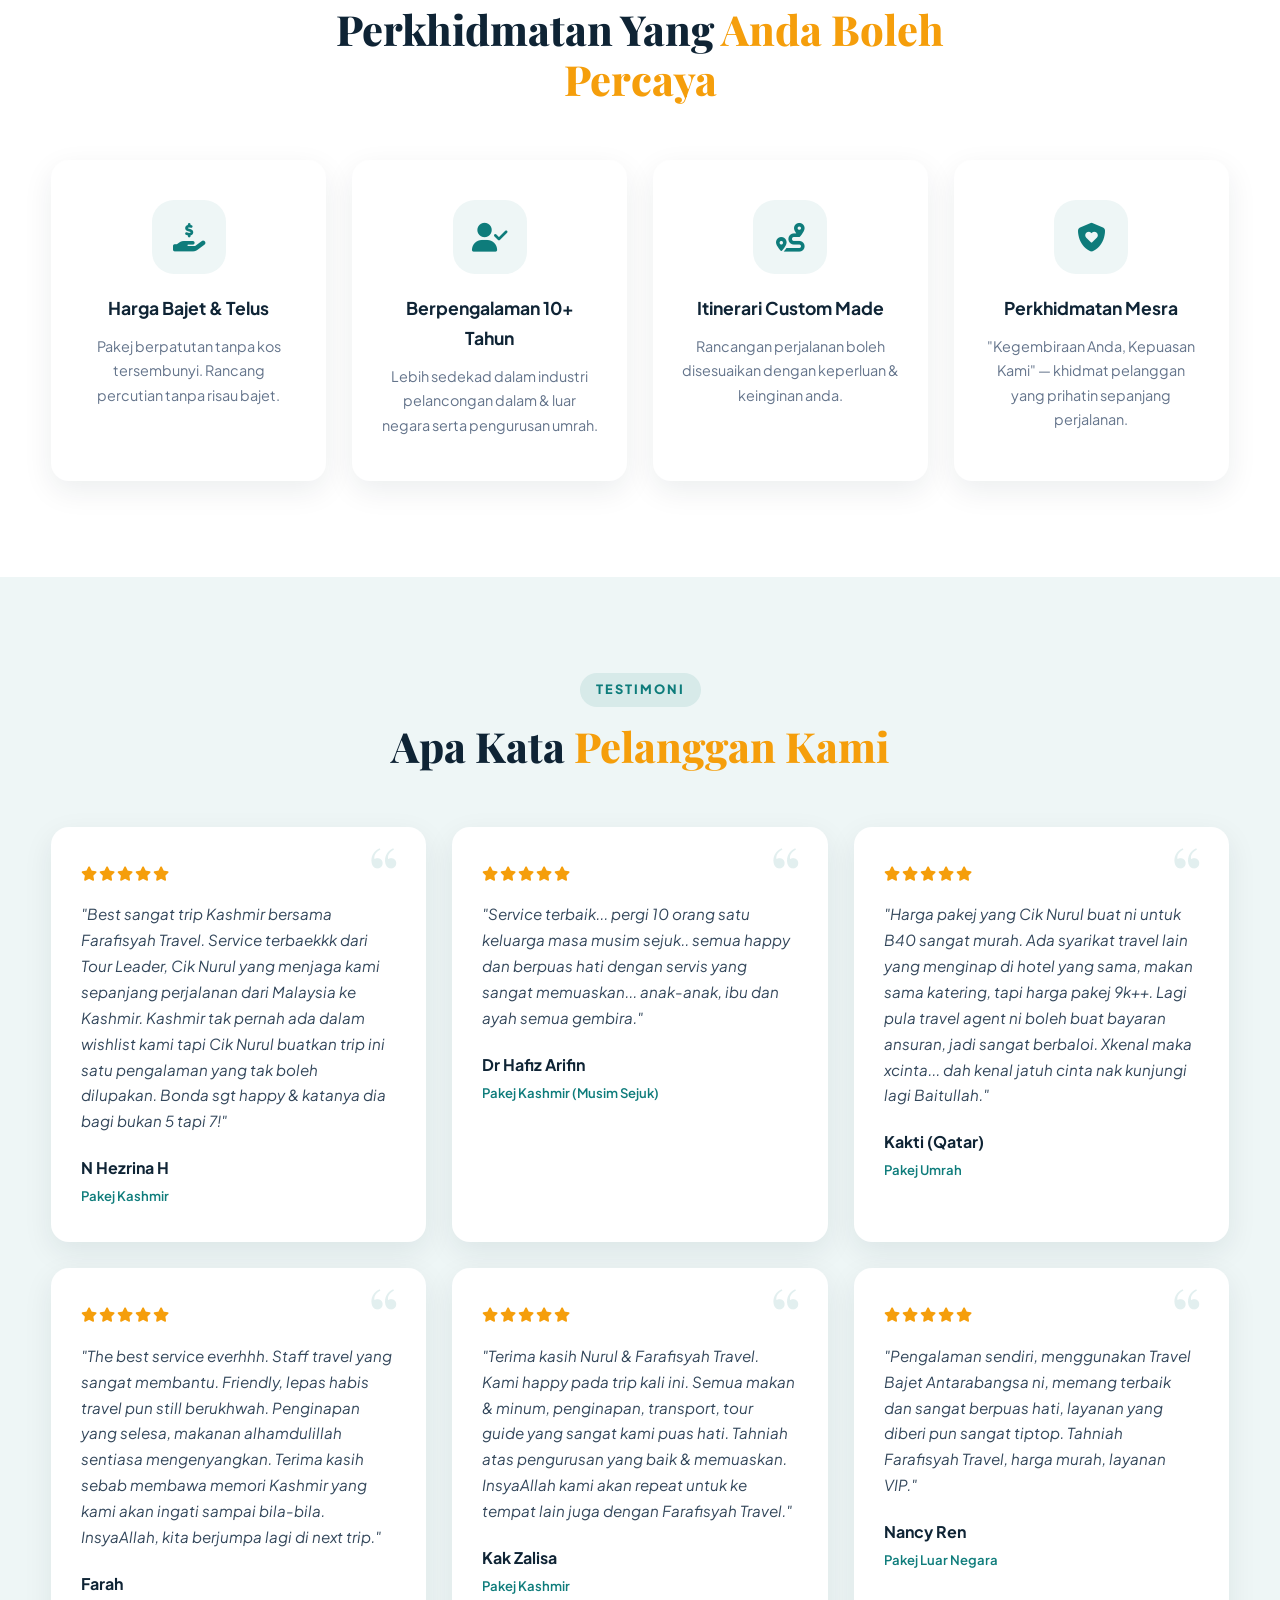
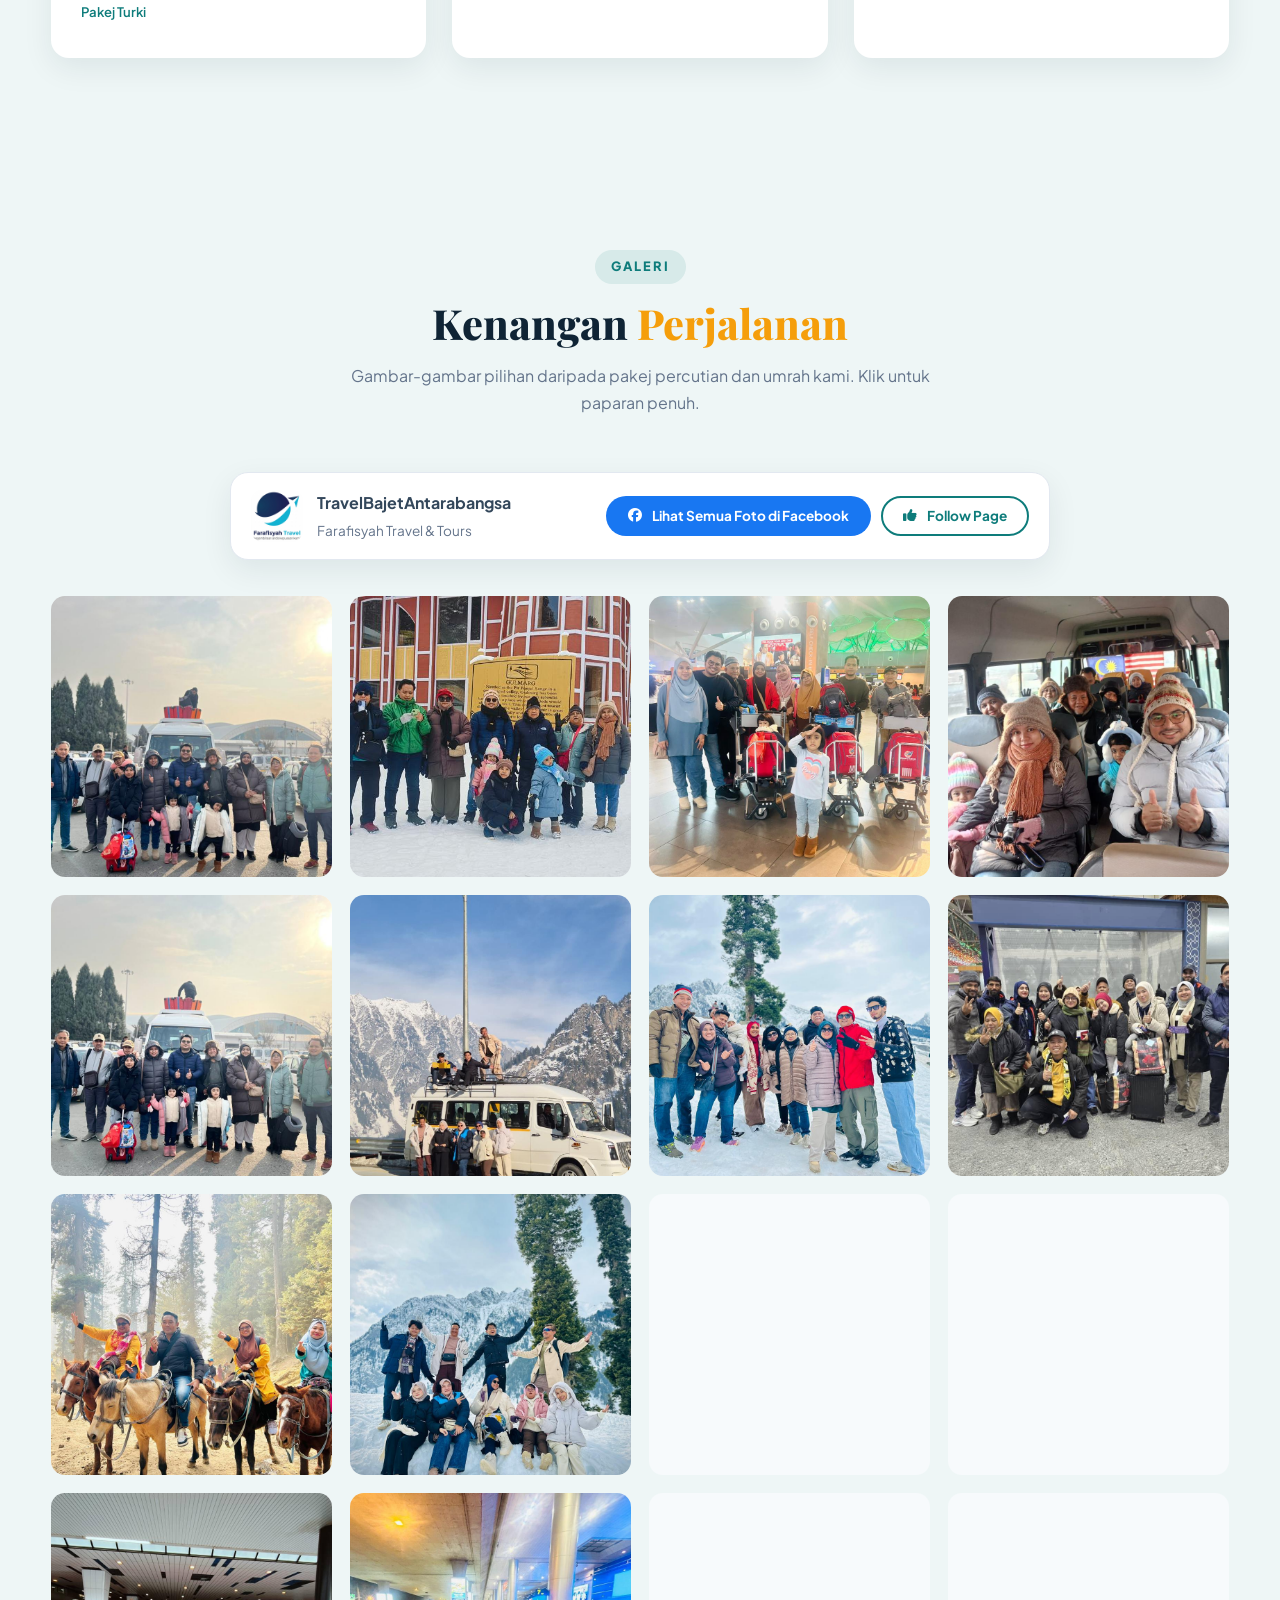
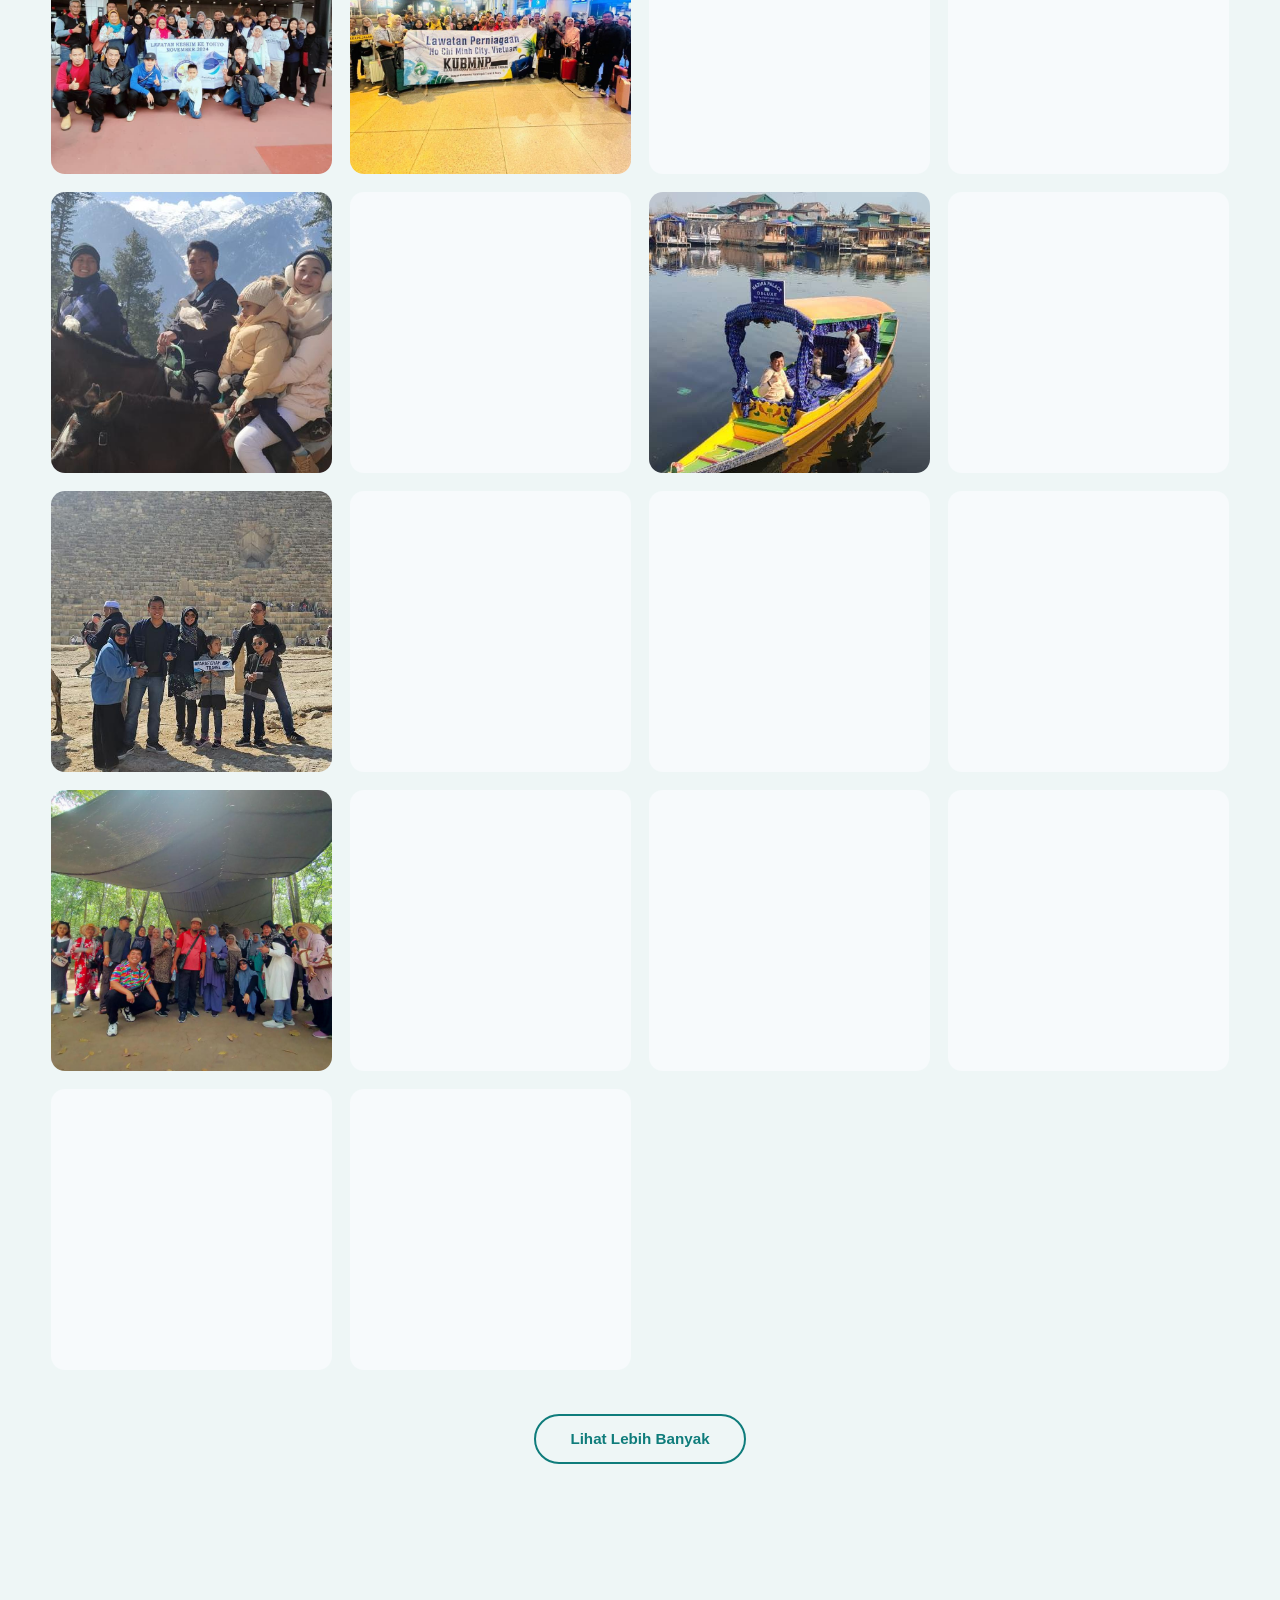
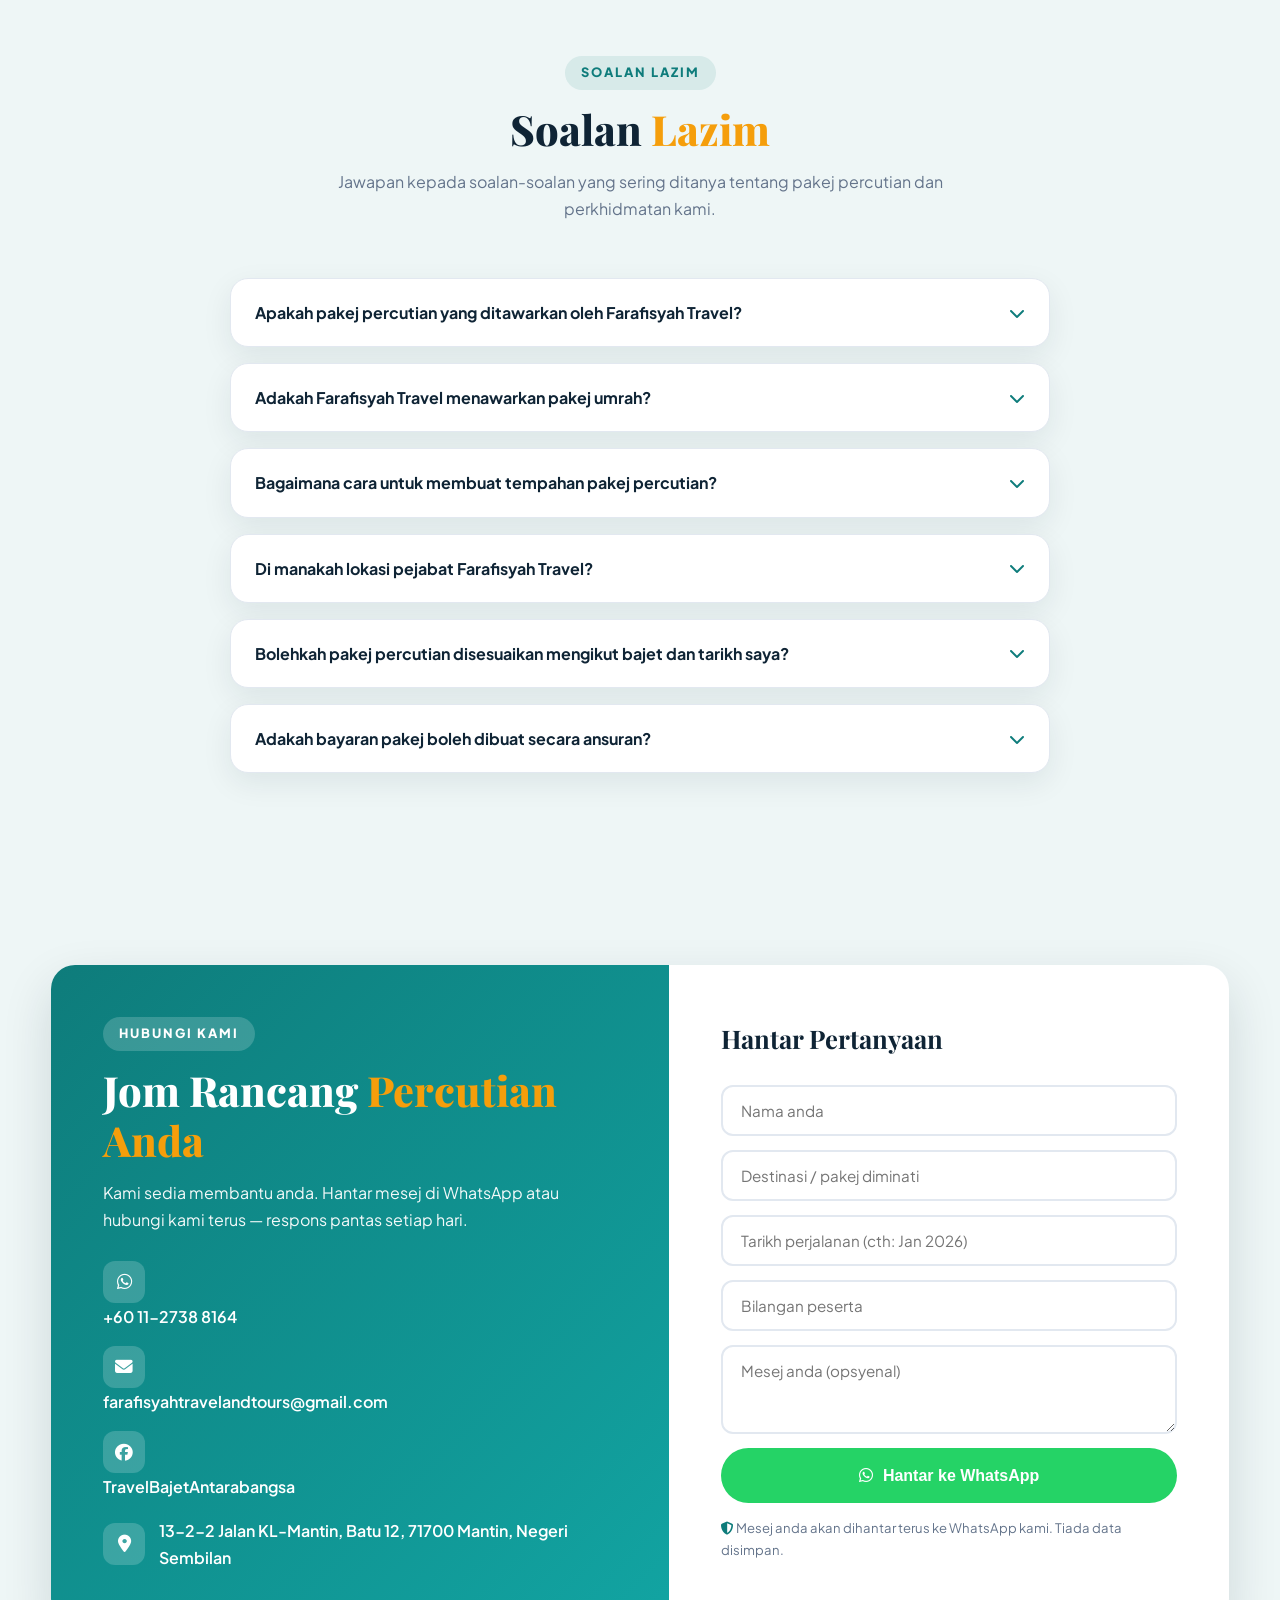
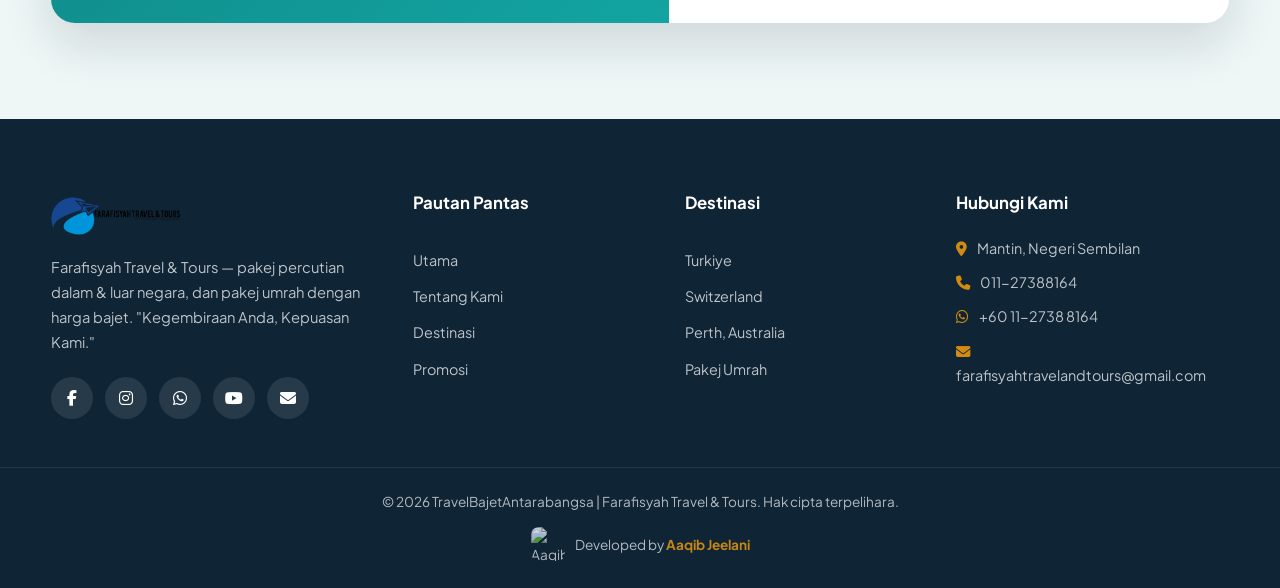
==== commit 441cacbb: "google anayst" ====
--- a/index.html
+++ b/index.html
@@ -1,6 +1,15 @@
 ﻿<!DOCTYPE html>
 <html lang="ms-MY">
 <head>
+  <!-- Google tag (gtag.js) -->
+  <script async src="https://www.googletagmanager.com/gtag/js?id=G-BX15JTZXTQ"></script>
+  <script>
+    window.dataLayer = window.dataLayer || [];
+    function gtag(){dataLayer.push(arguments);}
+    gtag('js', new Date());
+
+    gtag('config', 'G-BX15JTZXTQ');
+  </script>
   <meta charset="UTF-8">
   <meta name="viewport" content="width=device-width, initial-scale=1.0">
   <title>Pakej Percutian & Umrah Murah Malaysia | Farafisyah Travel &amp; Tours</title>
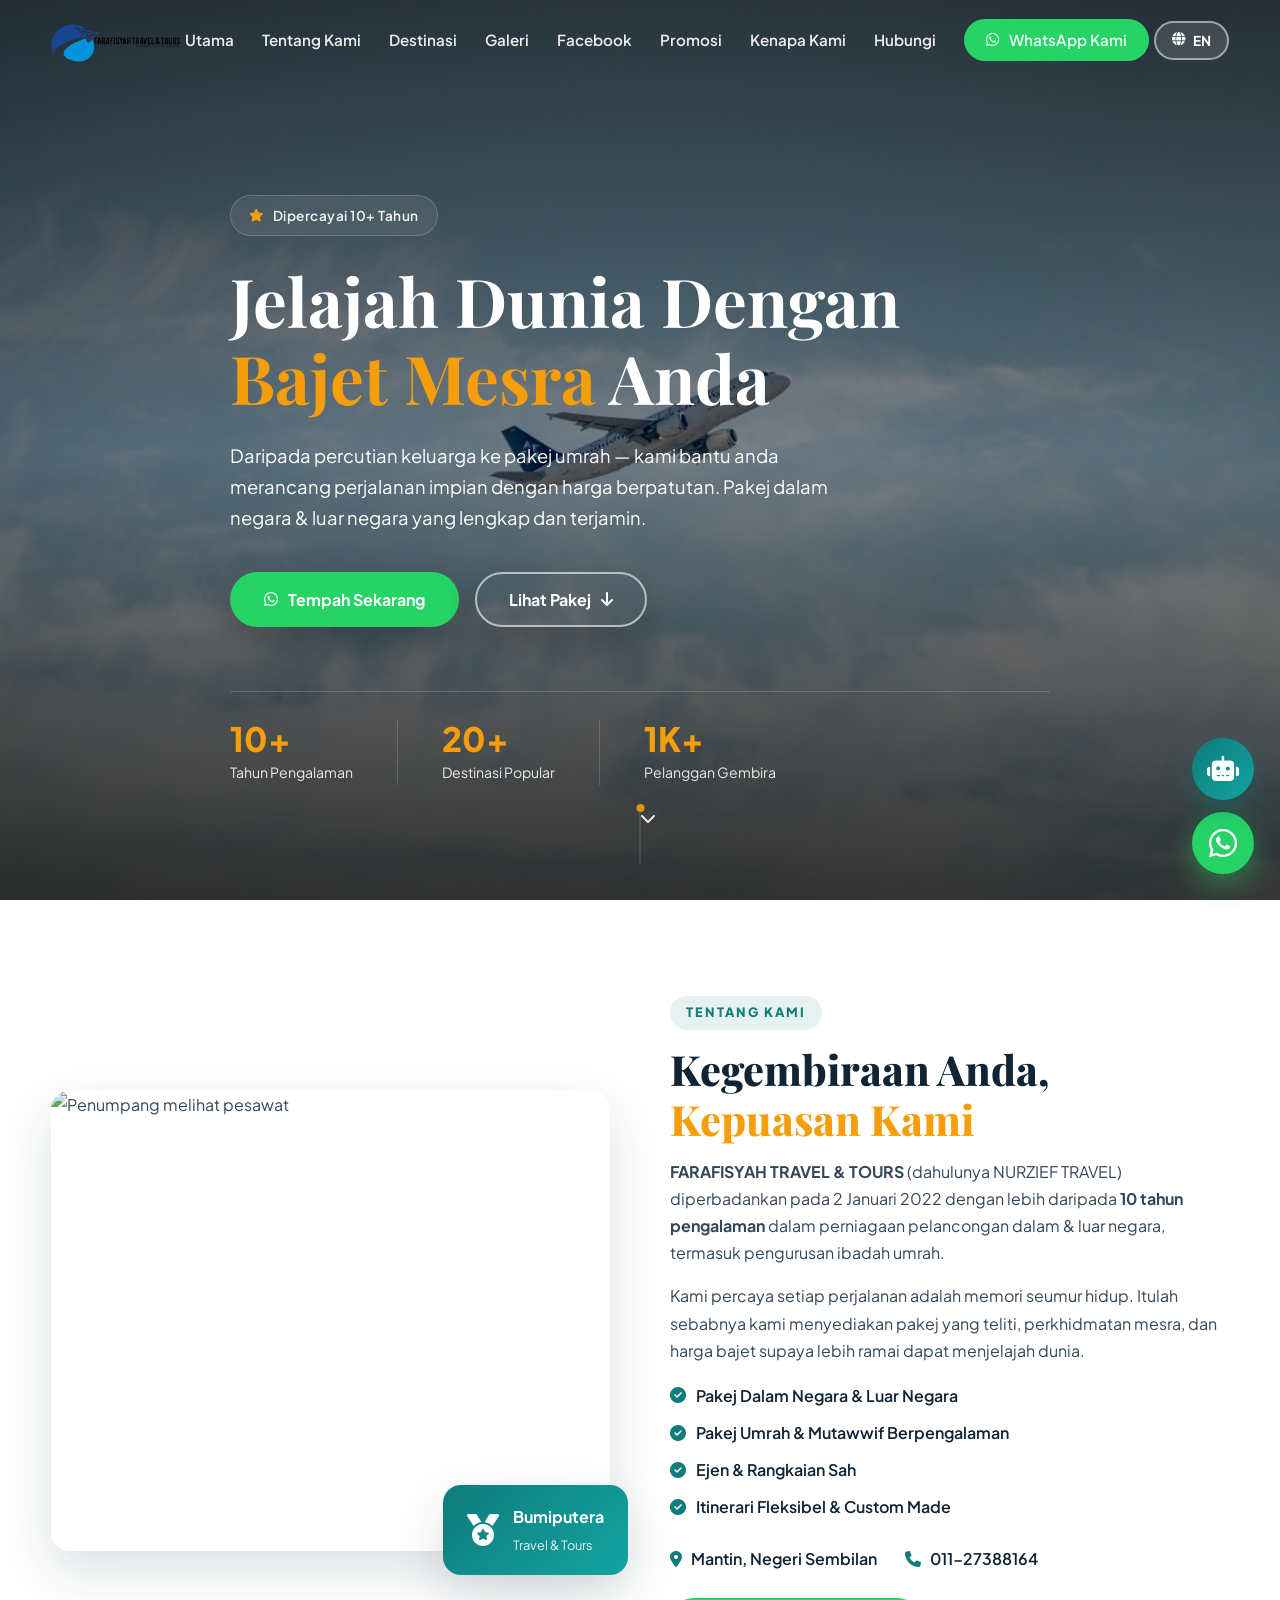
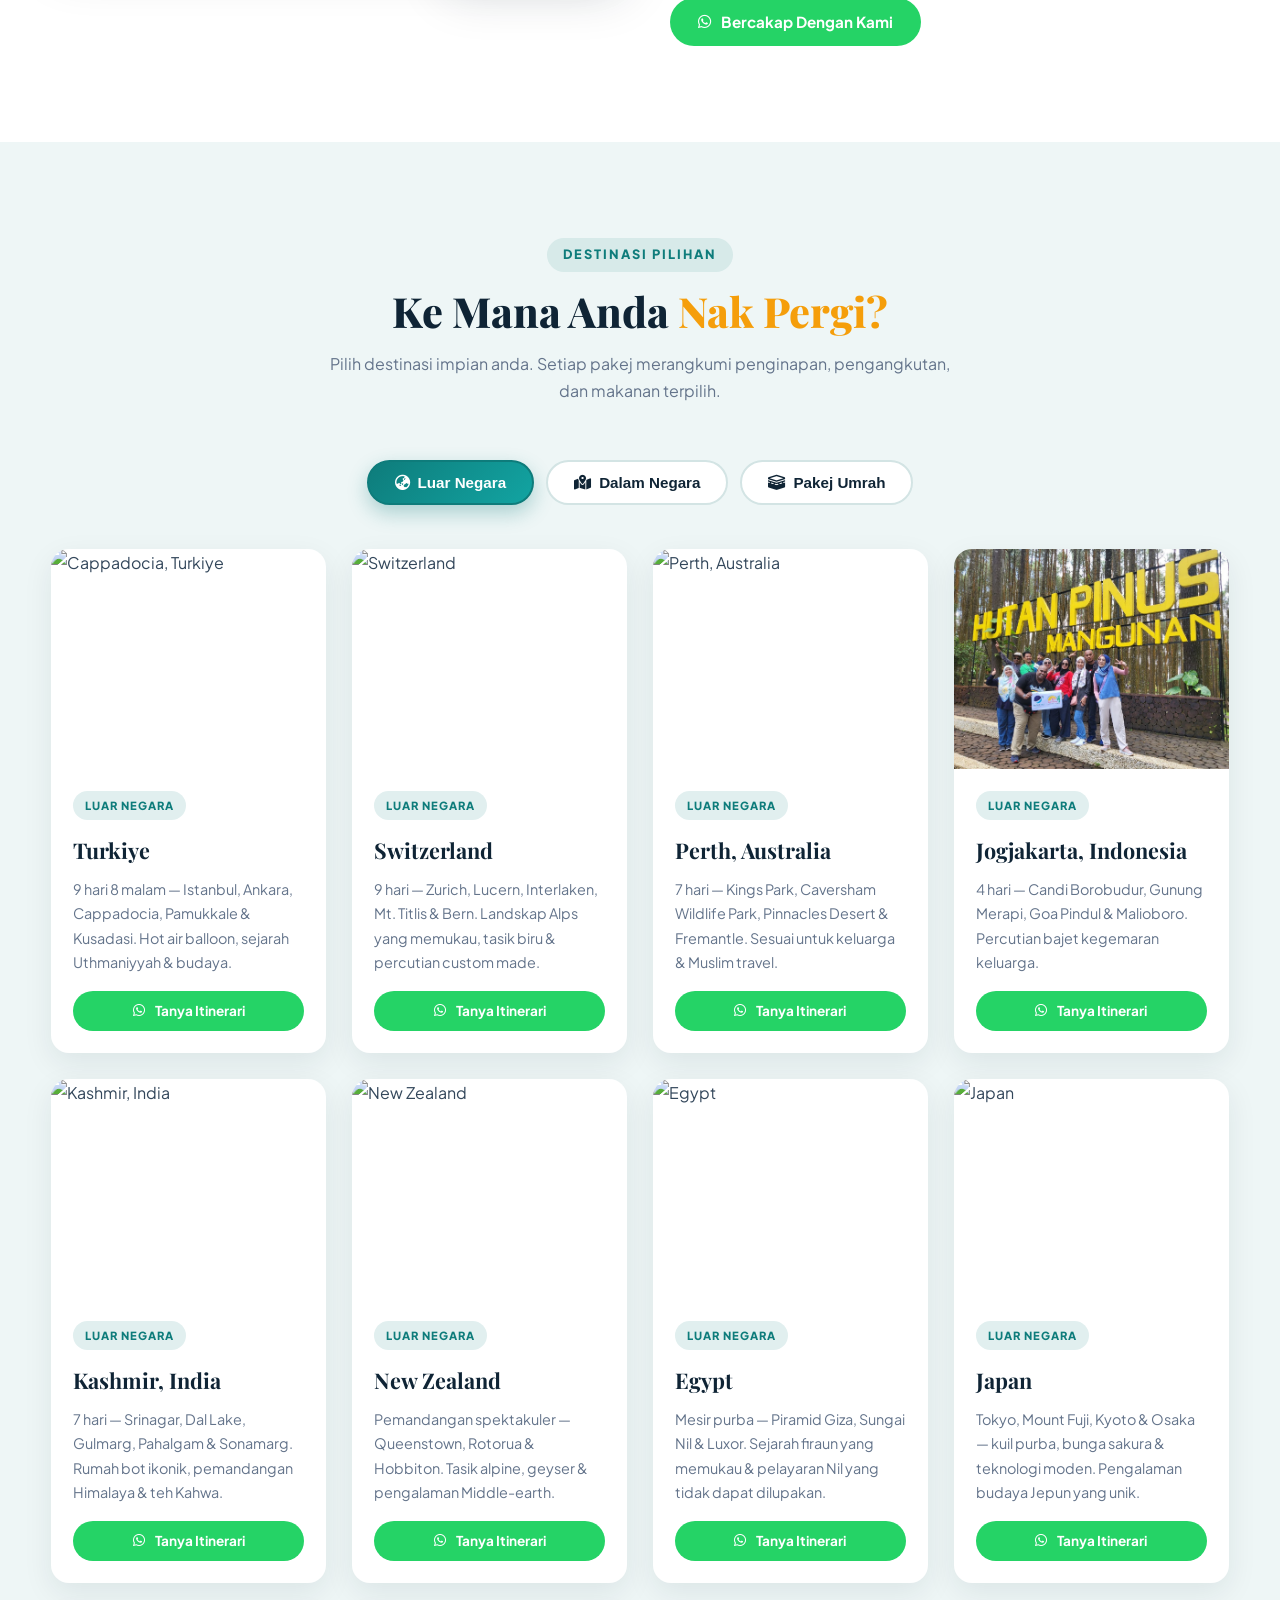
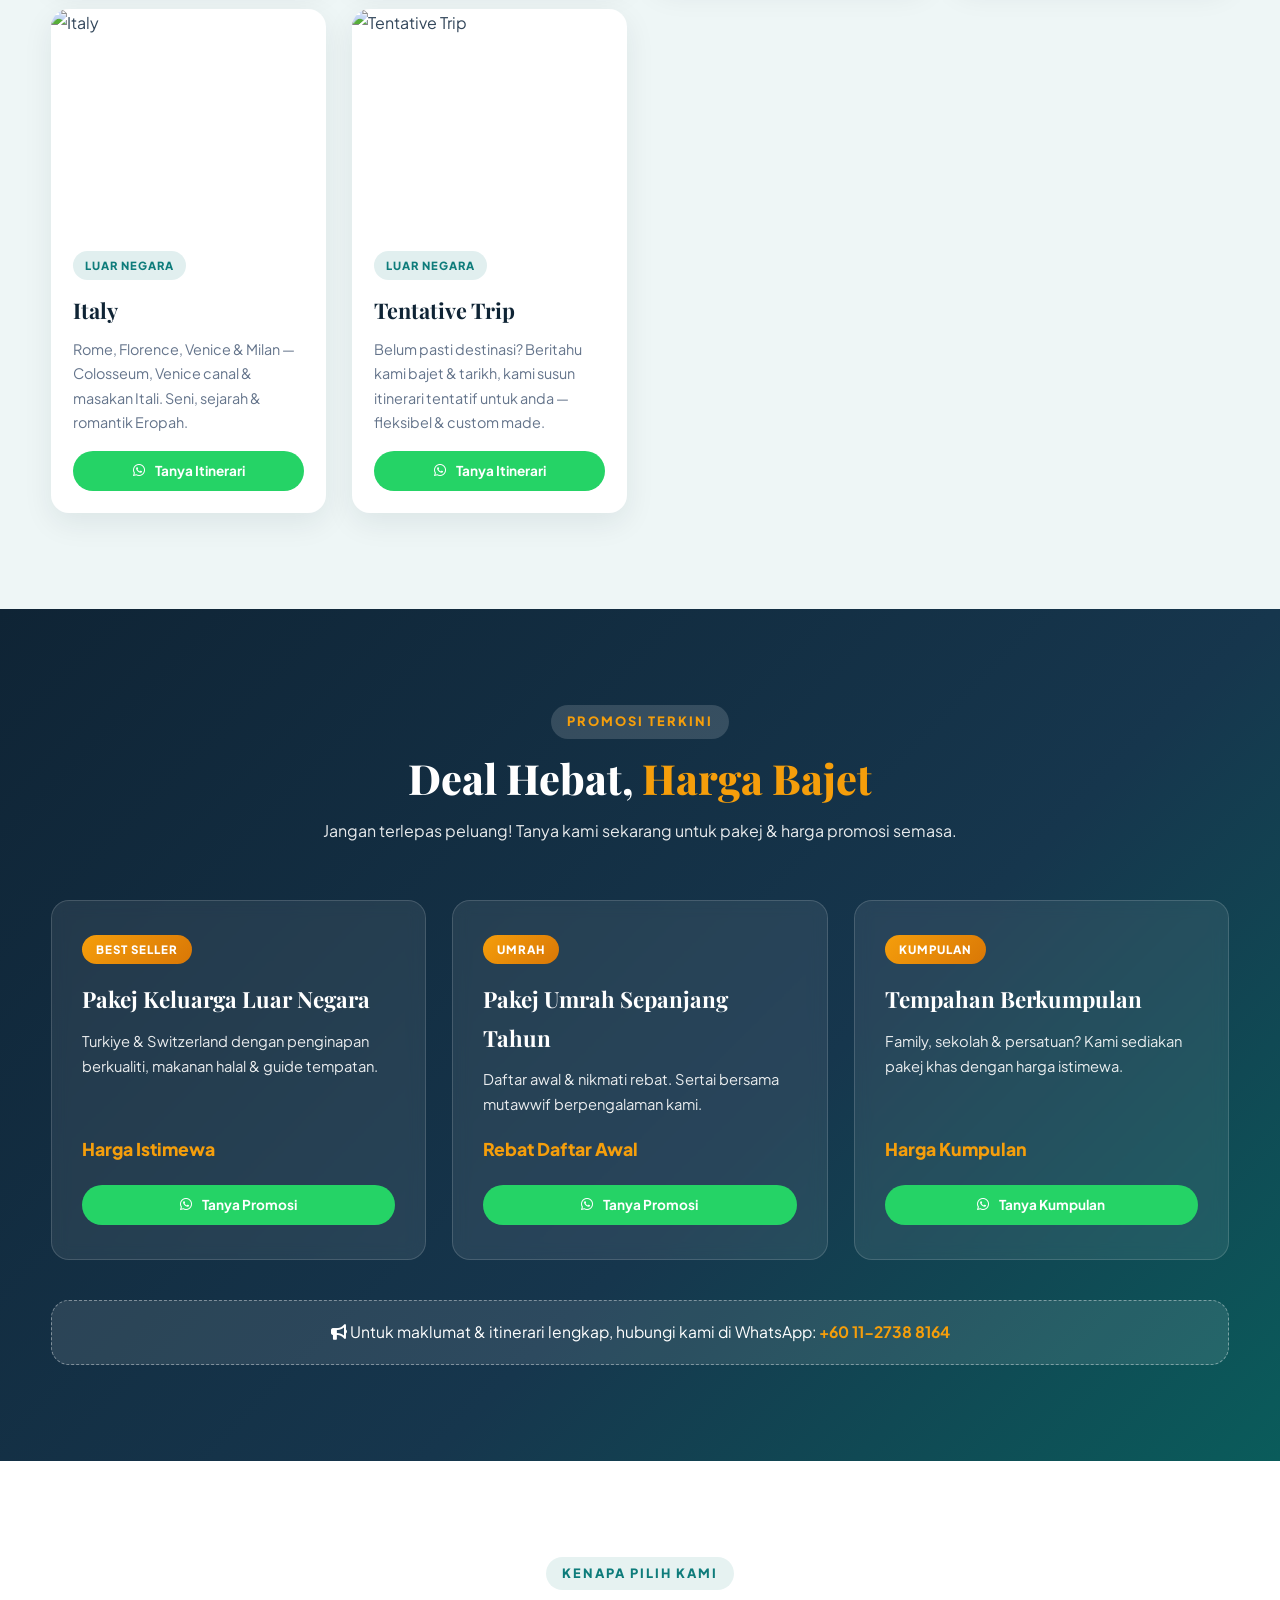
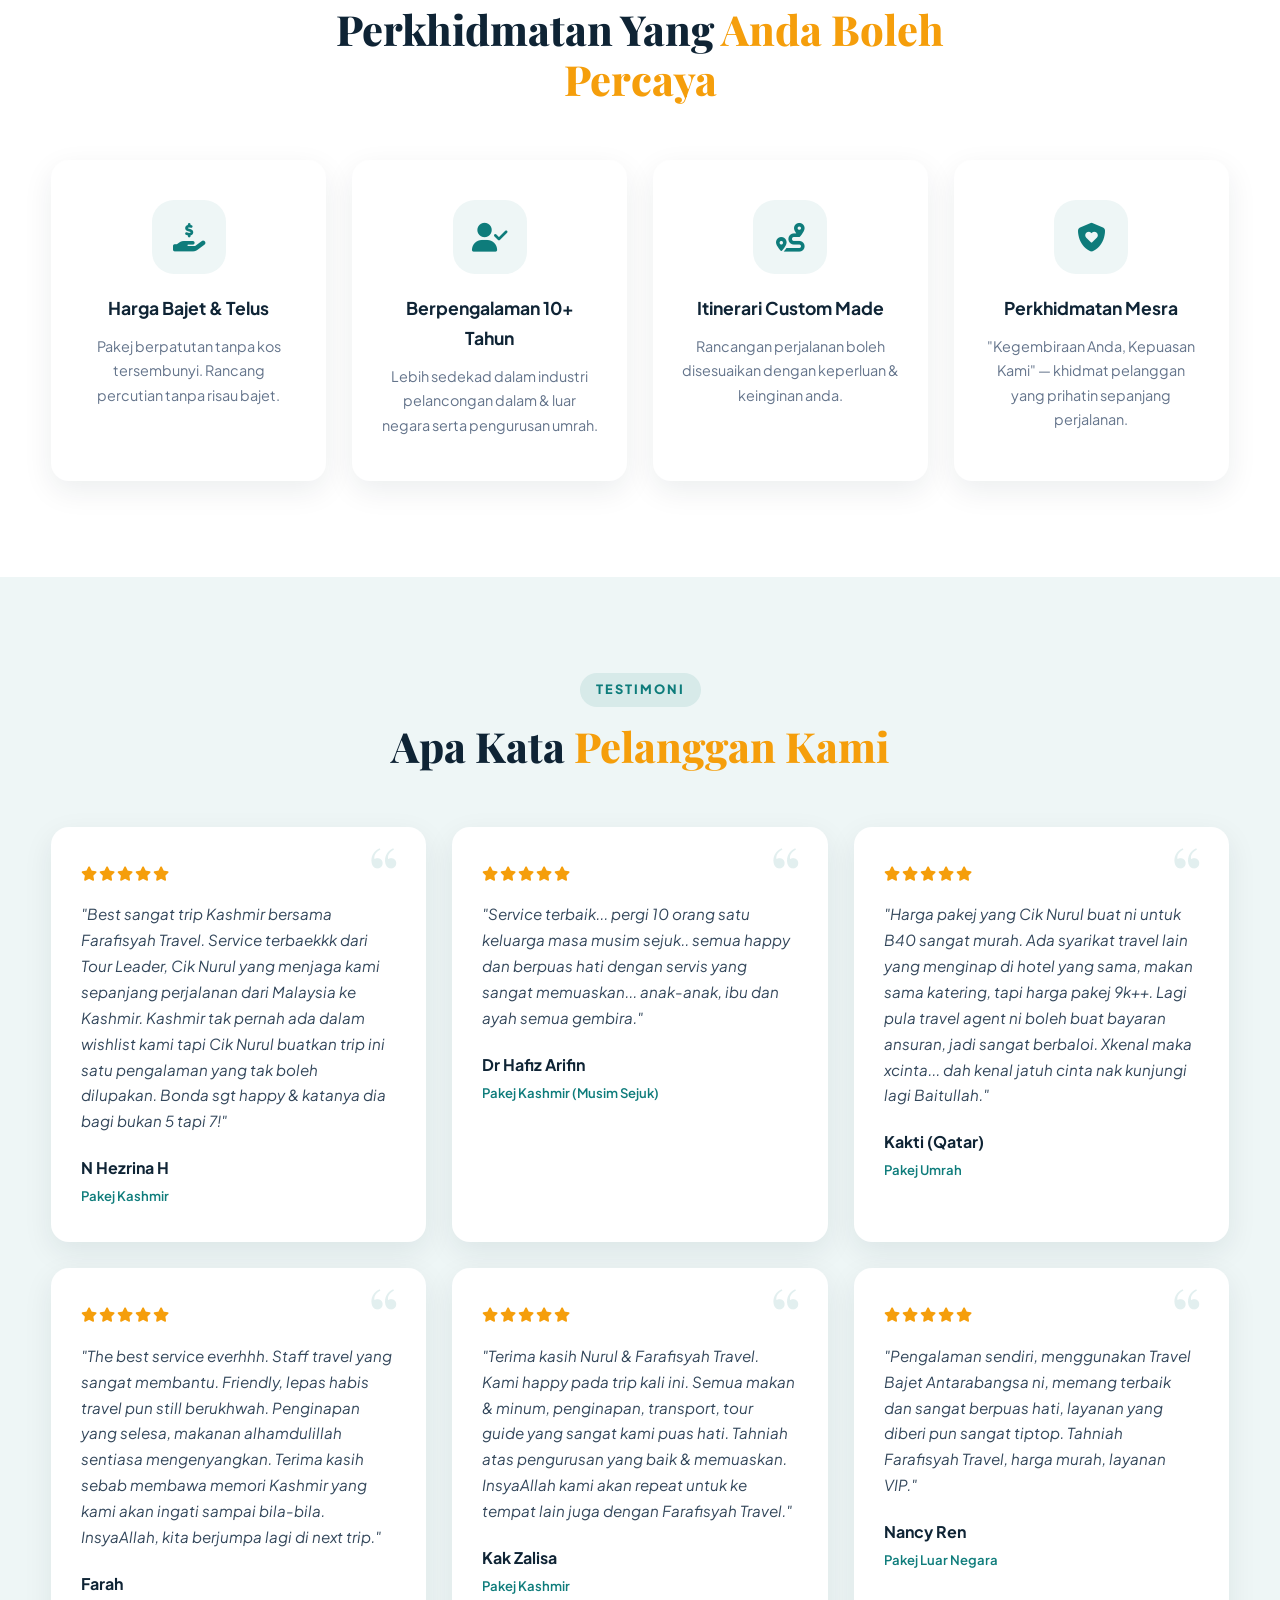
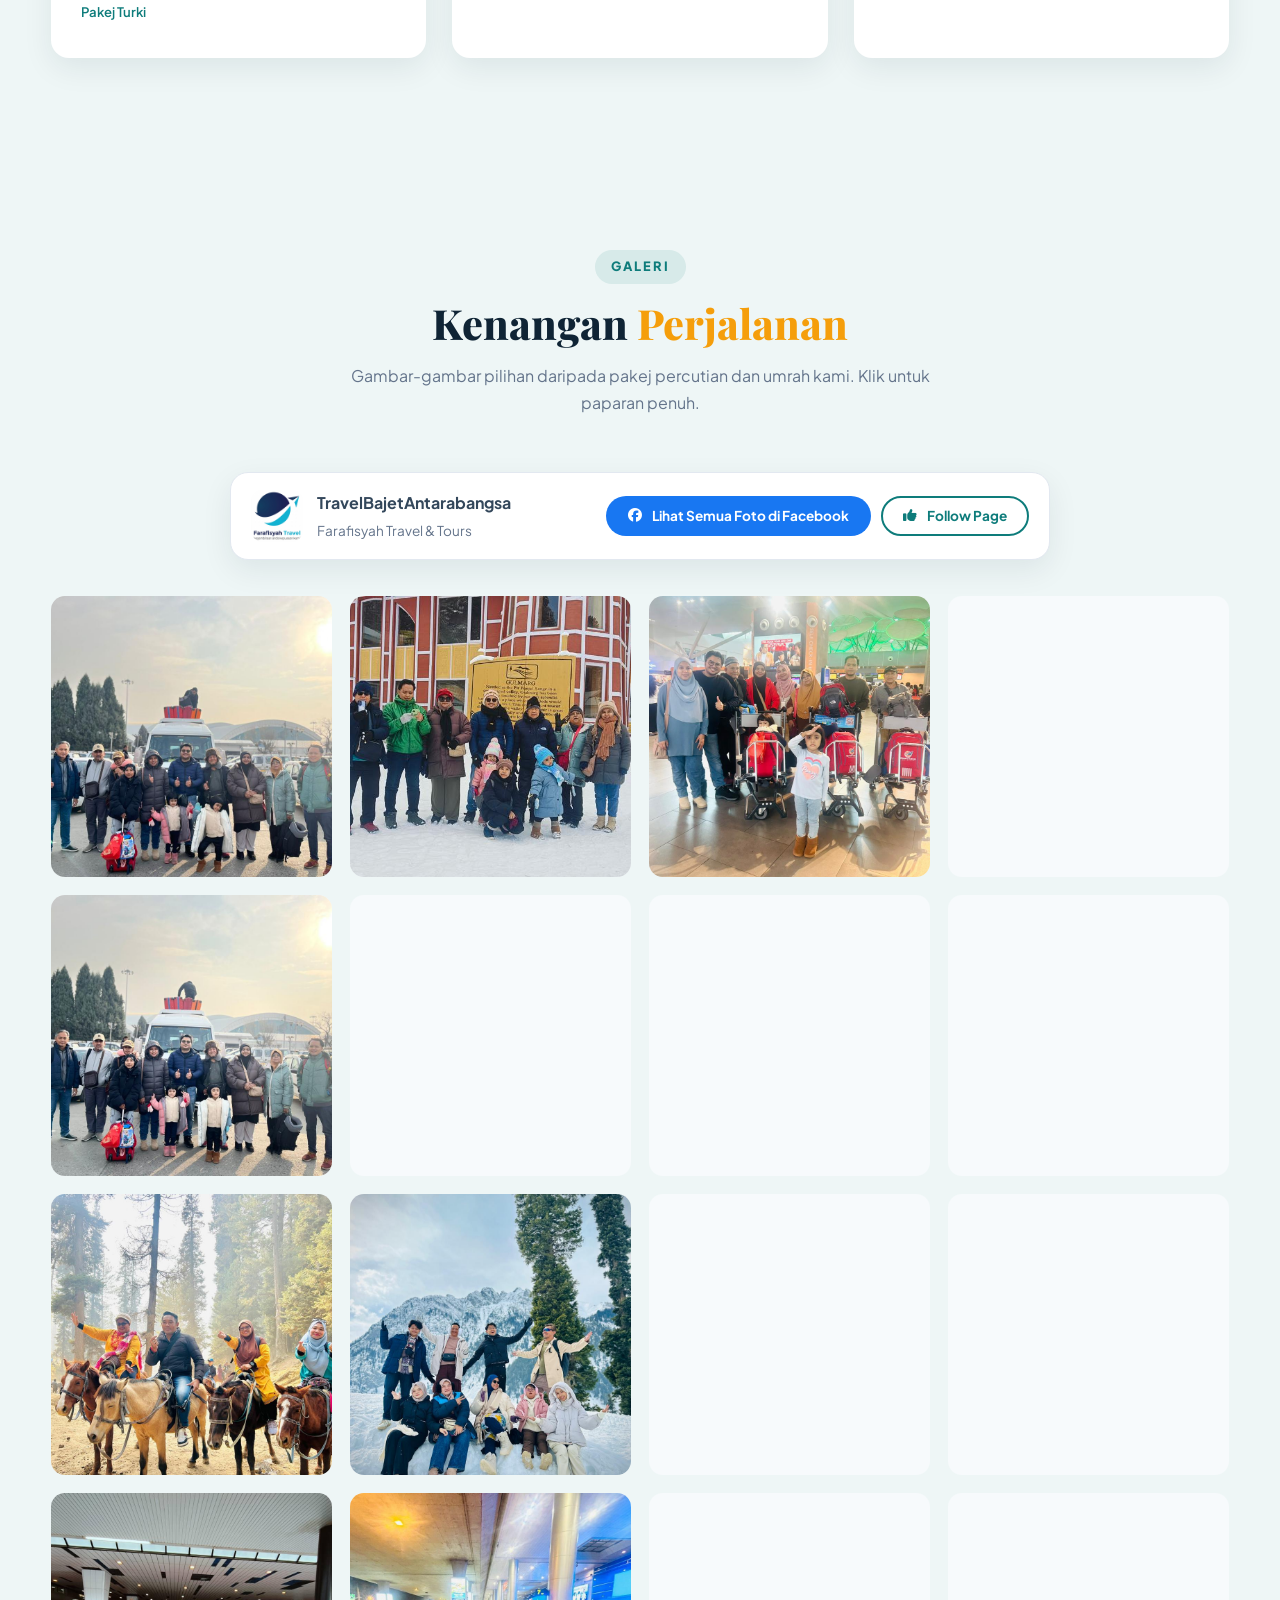
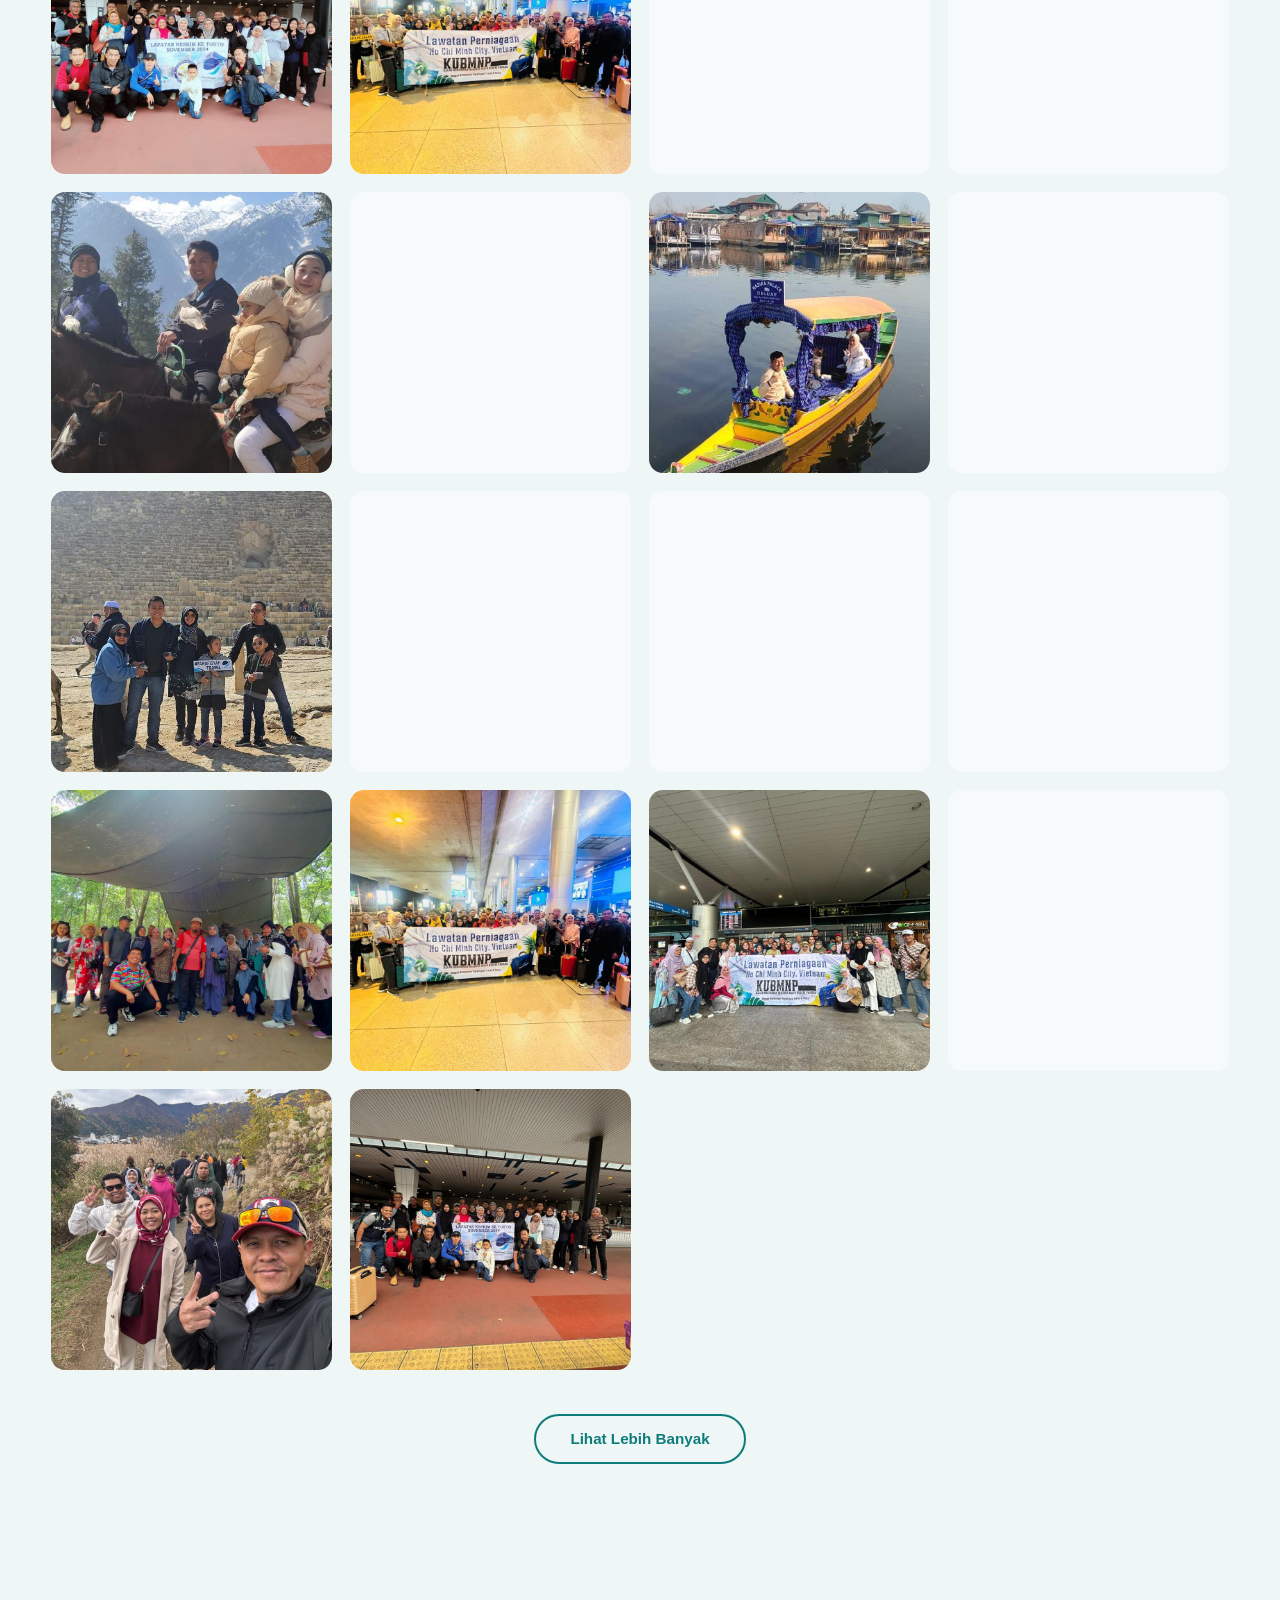
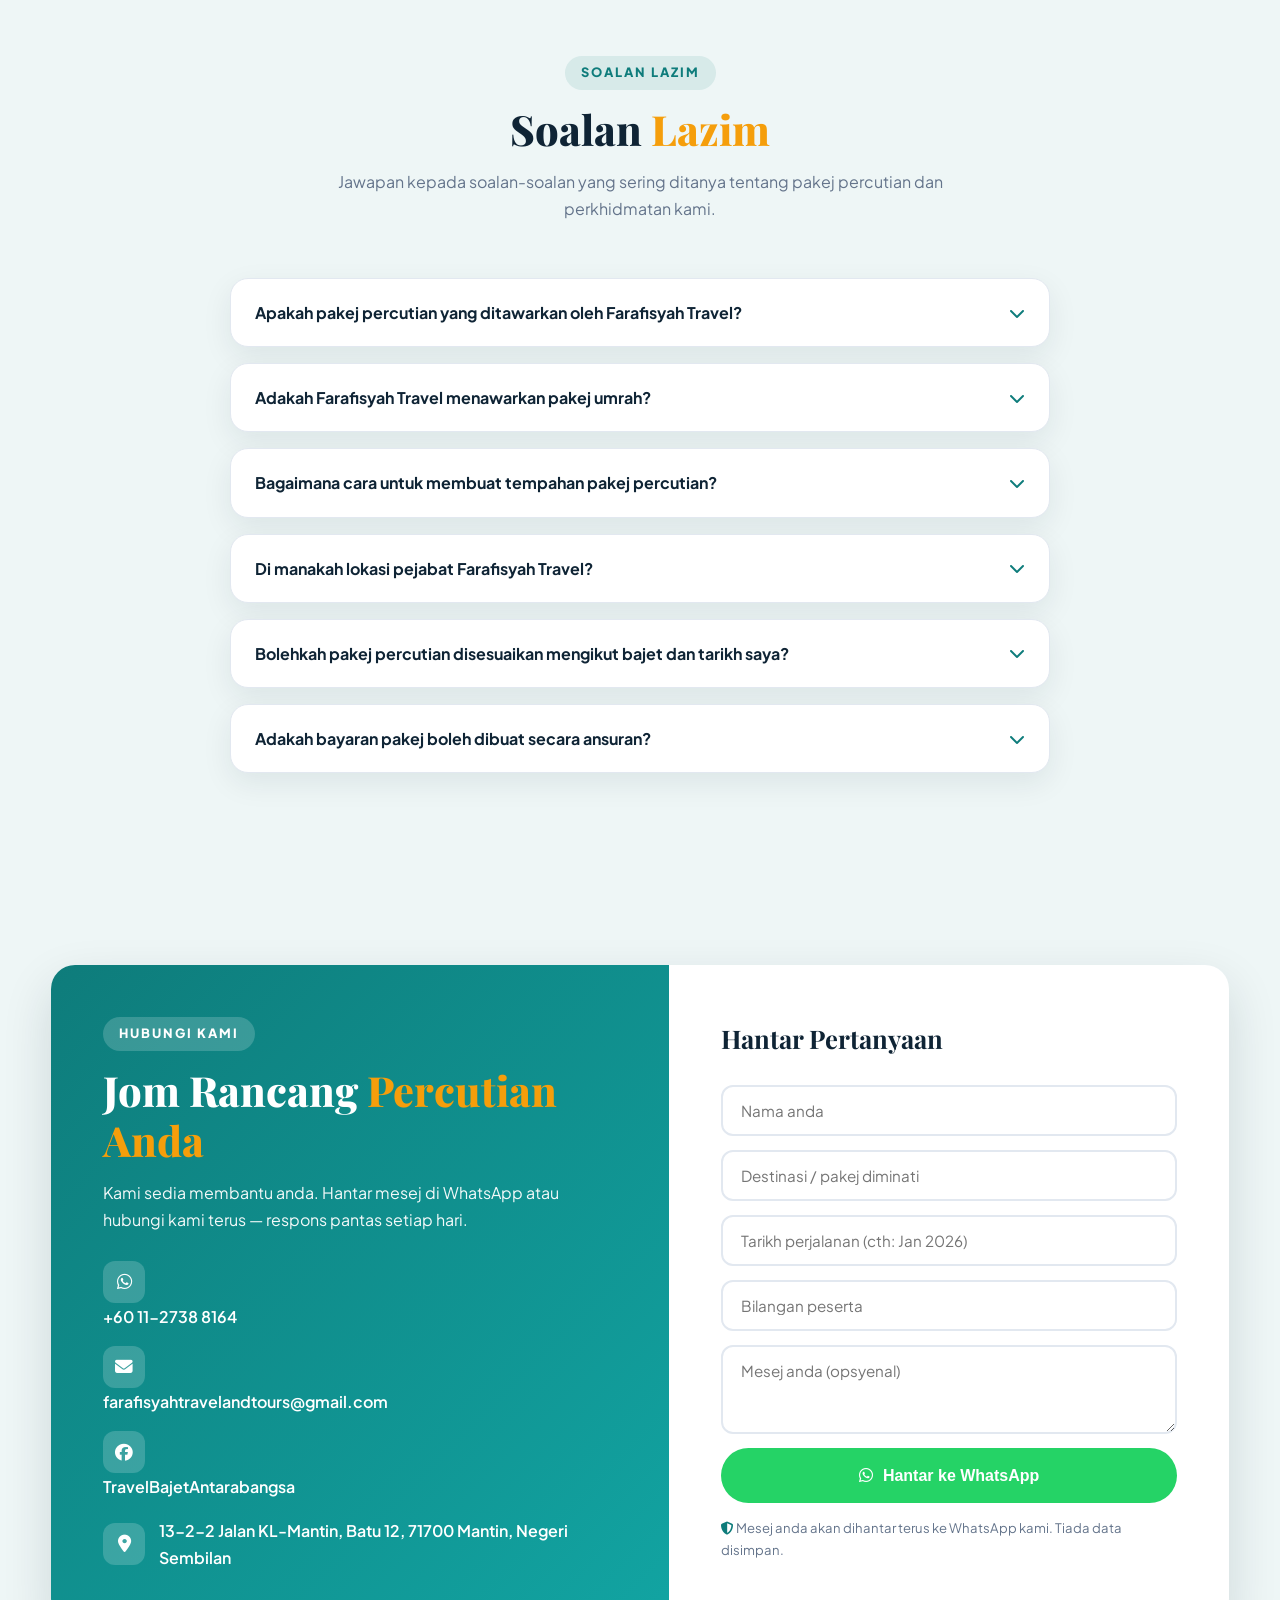
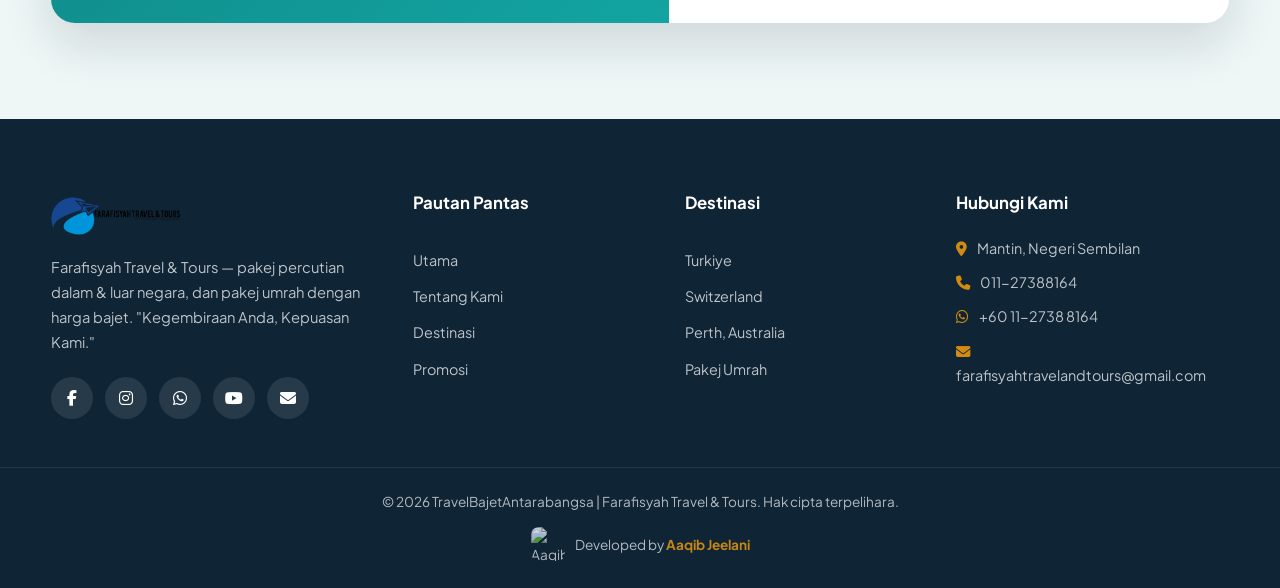
==== commit 4a532c08: "updated google anayst" ====
--- a/index.html
+++ b/index.html
@@ -2,13 +2,13 @@
 <html lang="ms-MY">
 <head>
   <!-- Google tag (gtag.js) -->
-  <script async src="https://www.googletagmanager.com/gtag/js?id=G-BX15JTZXTQ"></script>
+  <script async src="https://www.googletagmanager.com/gtag/js?id=G-6423F7CPR7"></script>
   <script>
     window.dataLayer = window.dataLayer || [];
     function gtag(){dataLayer.push(arguments);}
     gtag('js', new Date());
 
-    gtag('config', 'G-BX15JTZXTQ');
+    gtag('config', 'G-6423F7CPR7');
   </script>
   <meta charset="UTF-8">
   <meta name="viewport" content="width=device-width, initial-scale=1.0">
